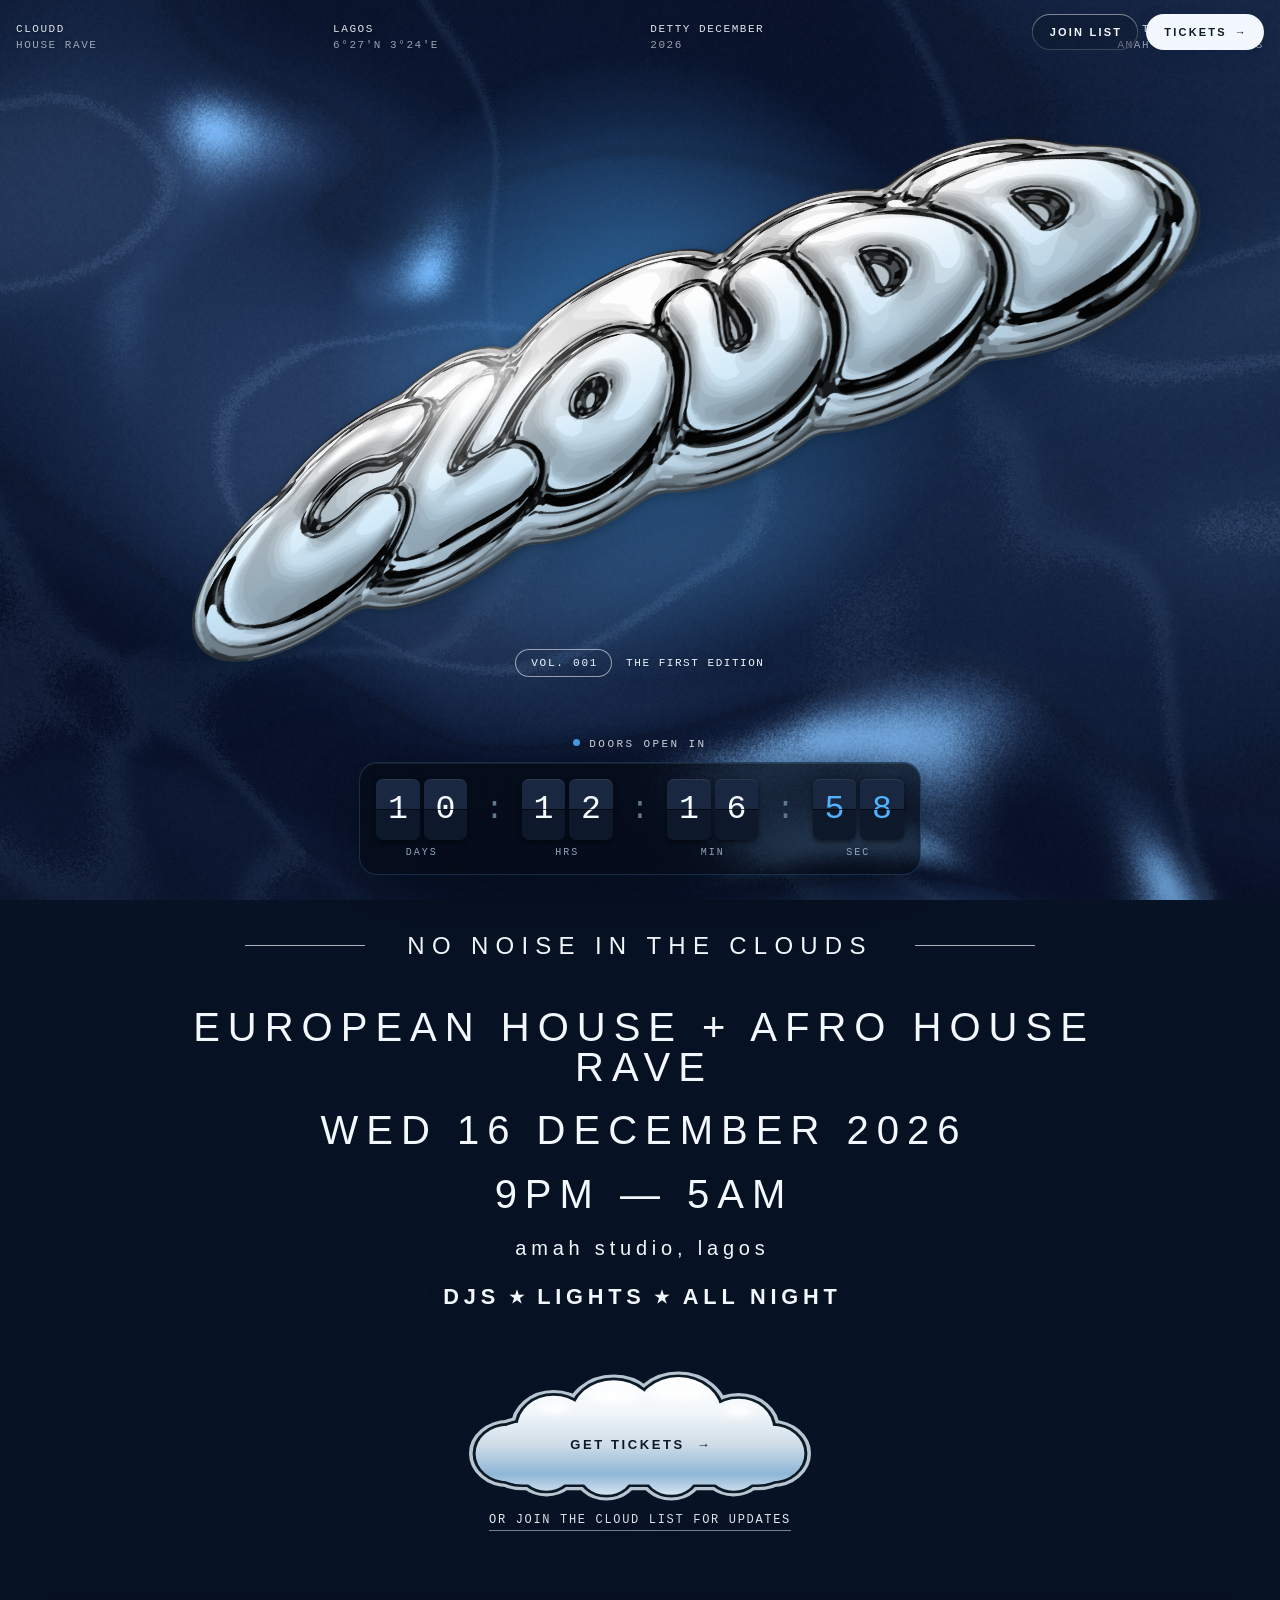
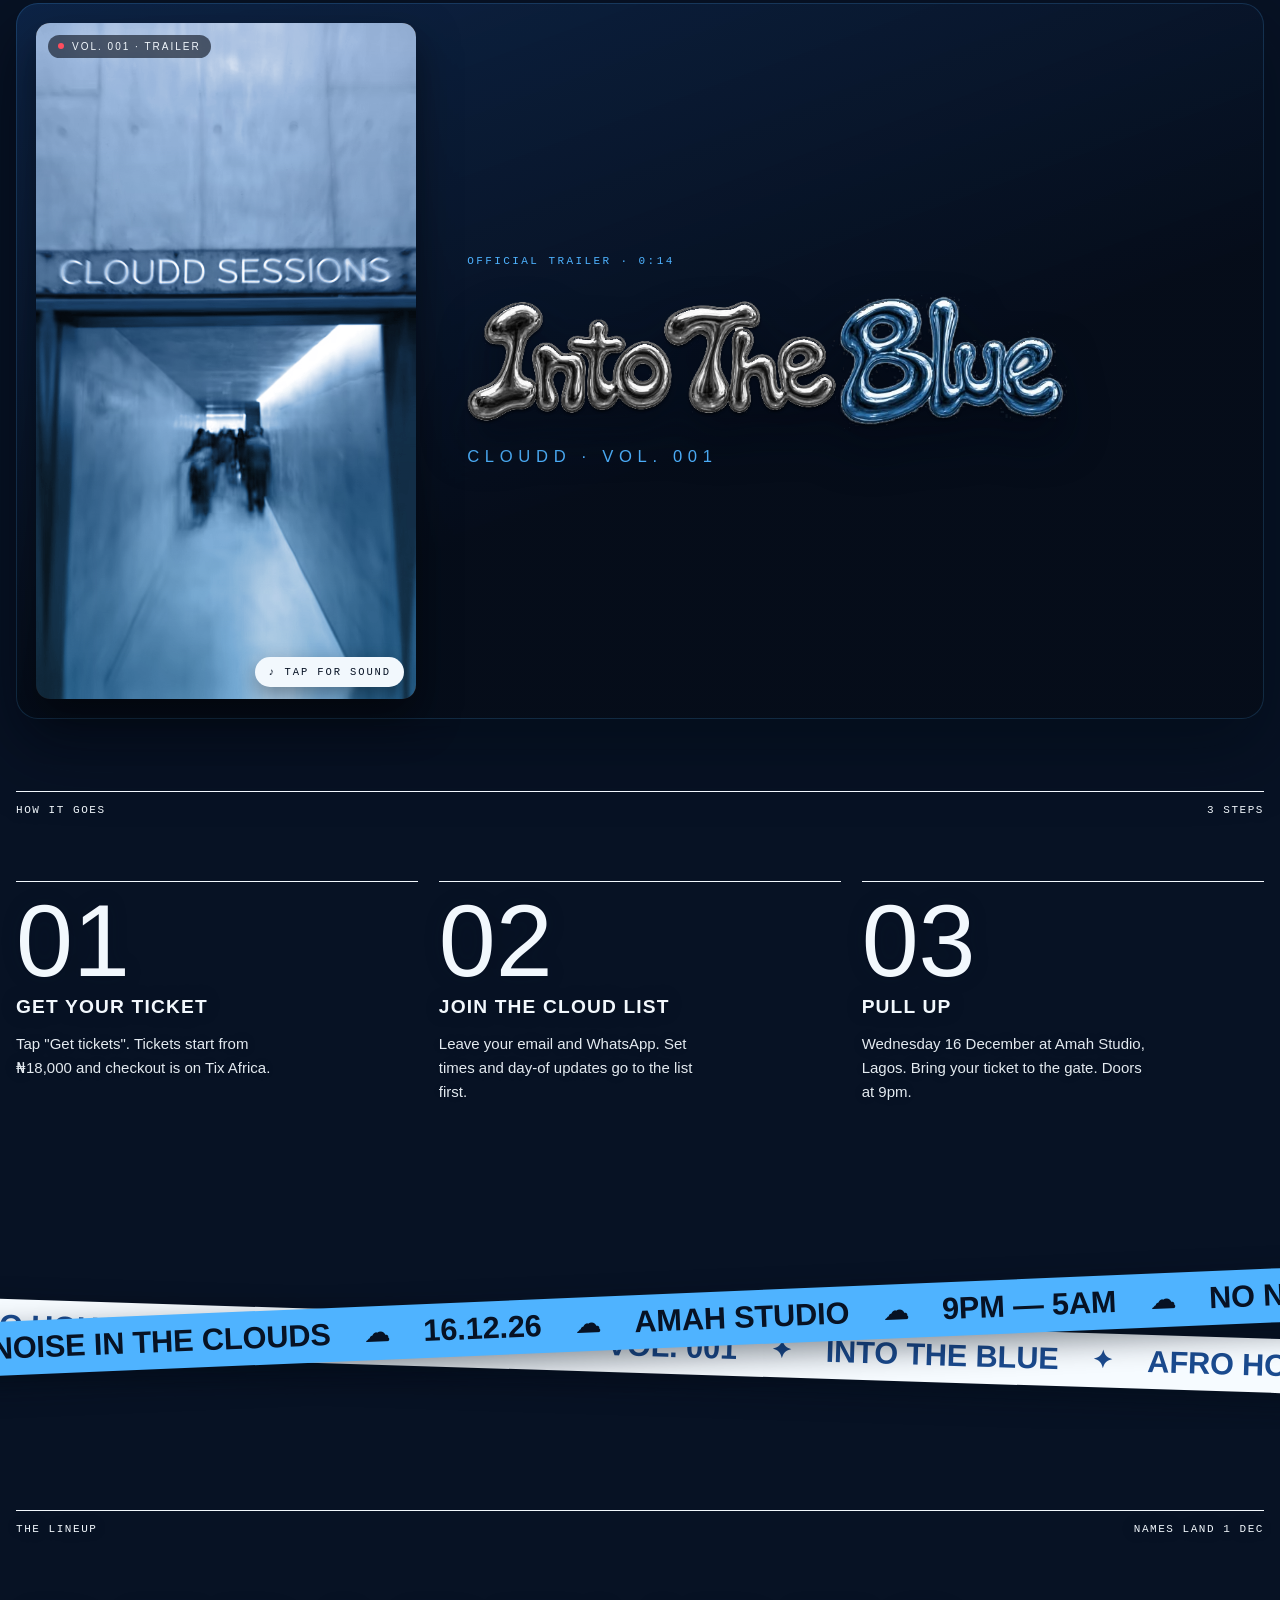
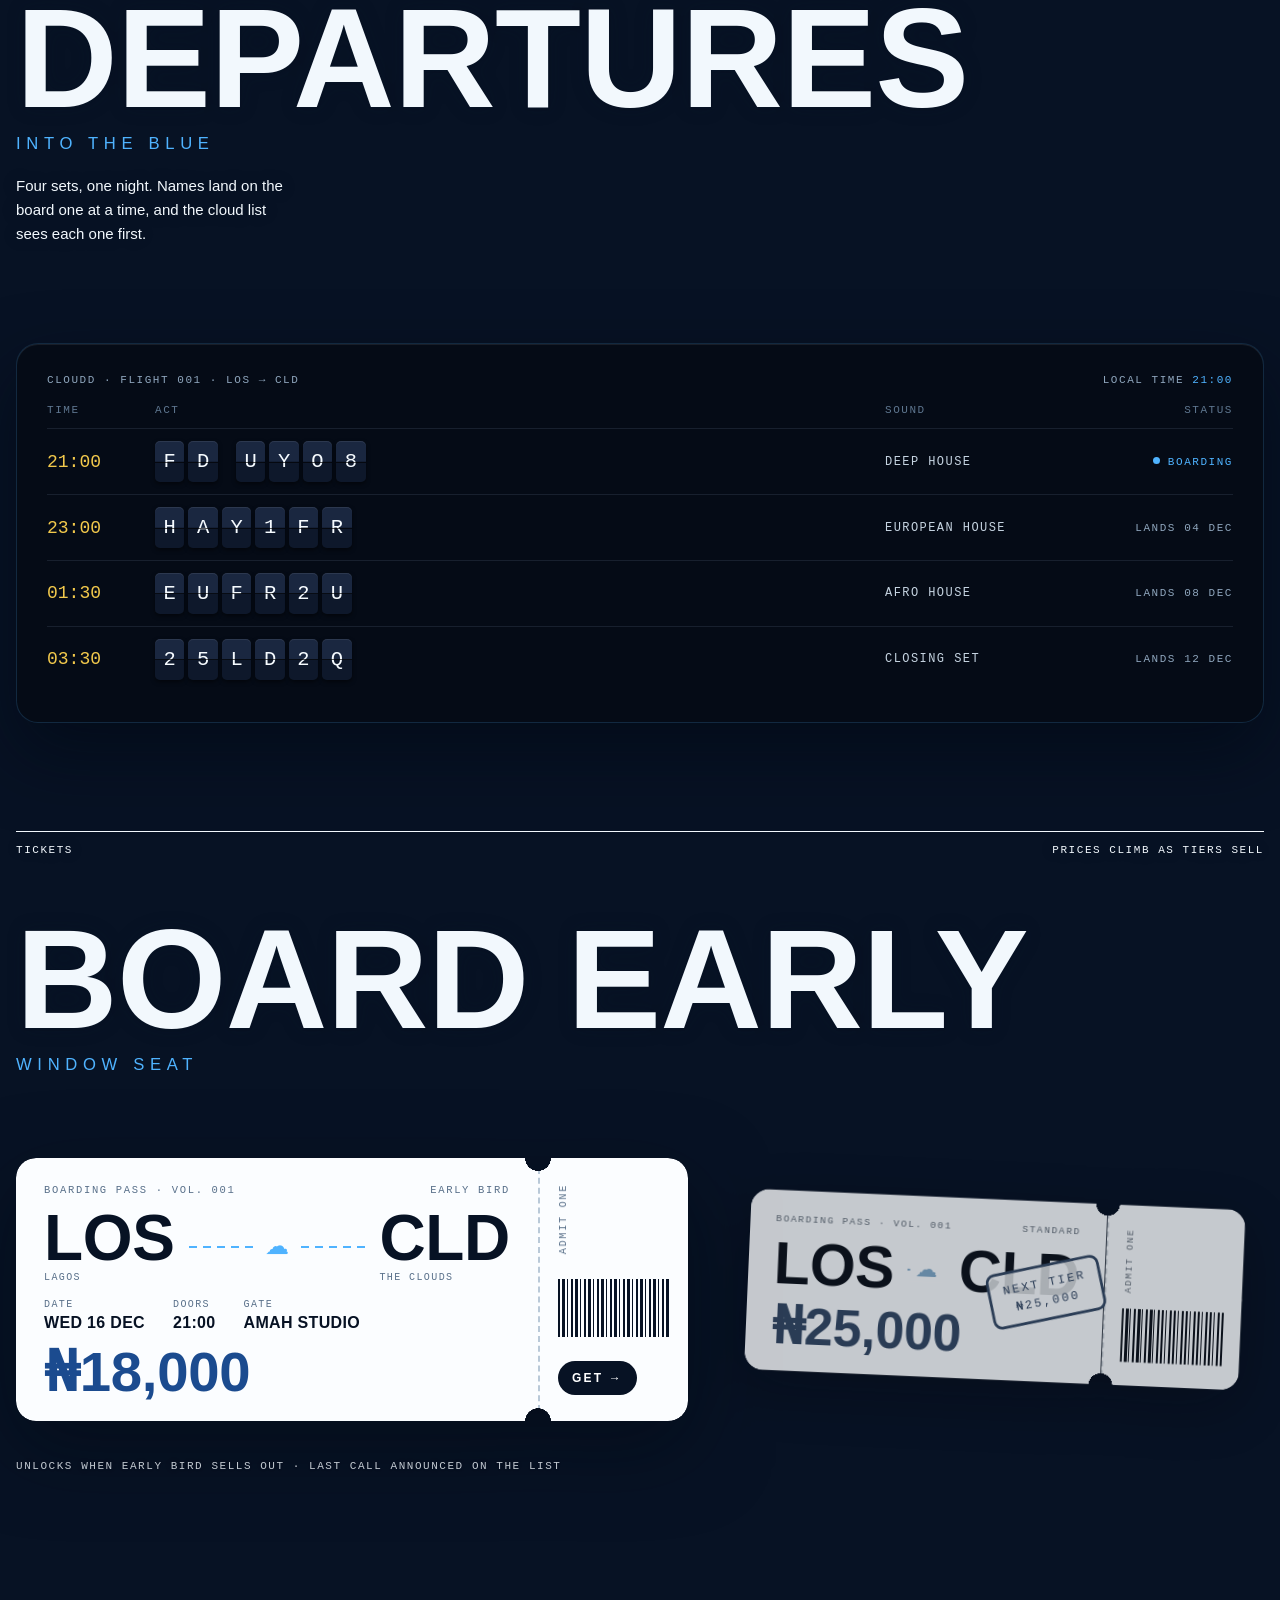
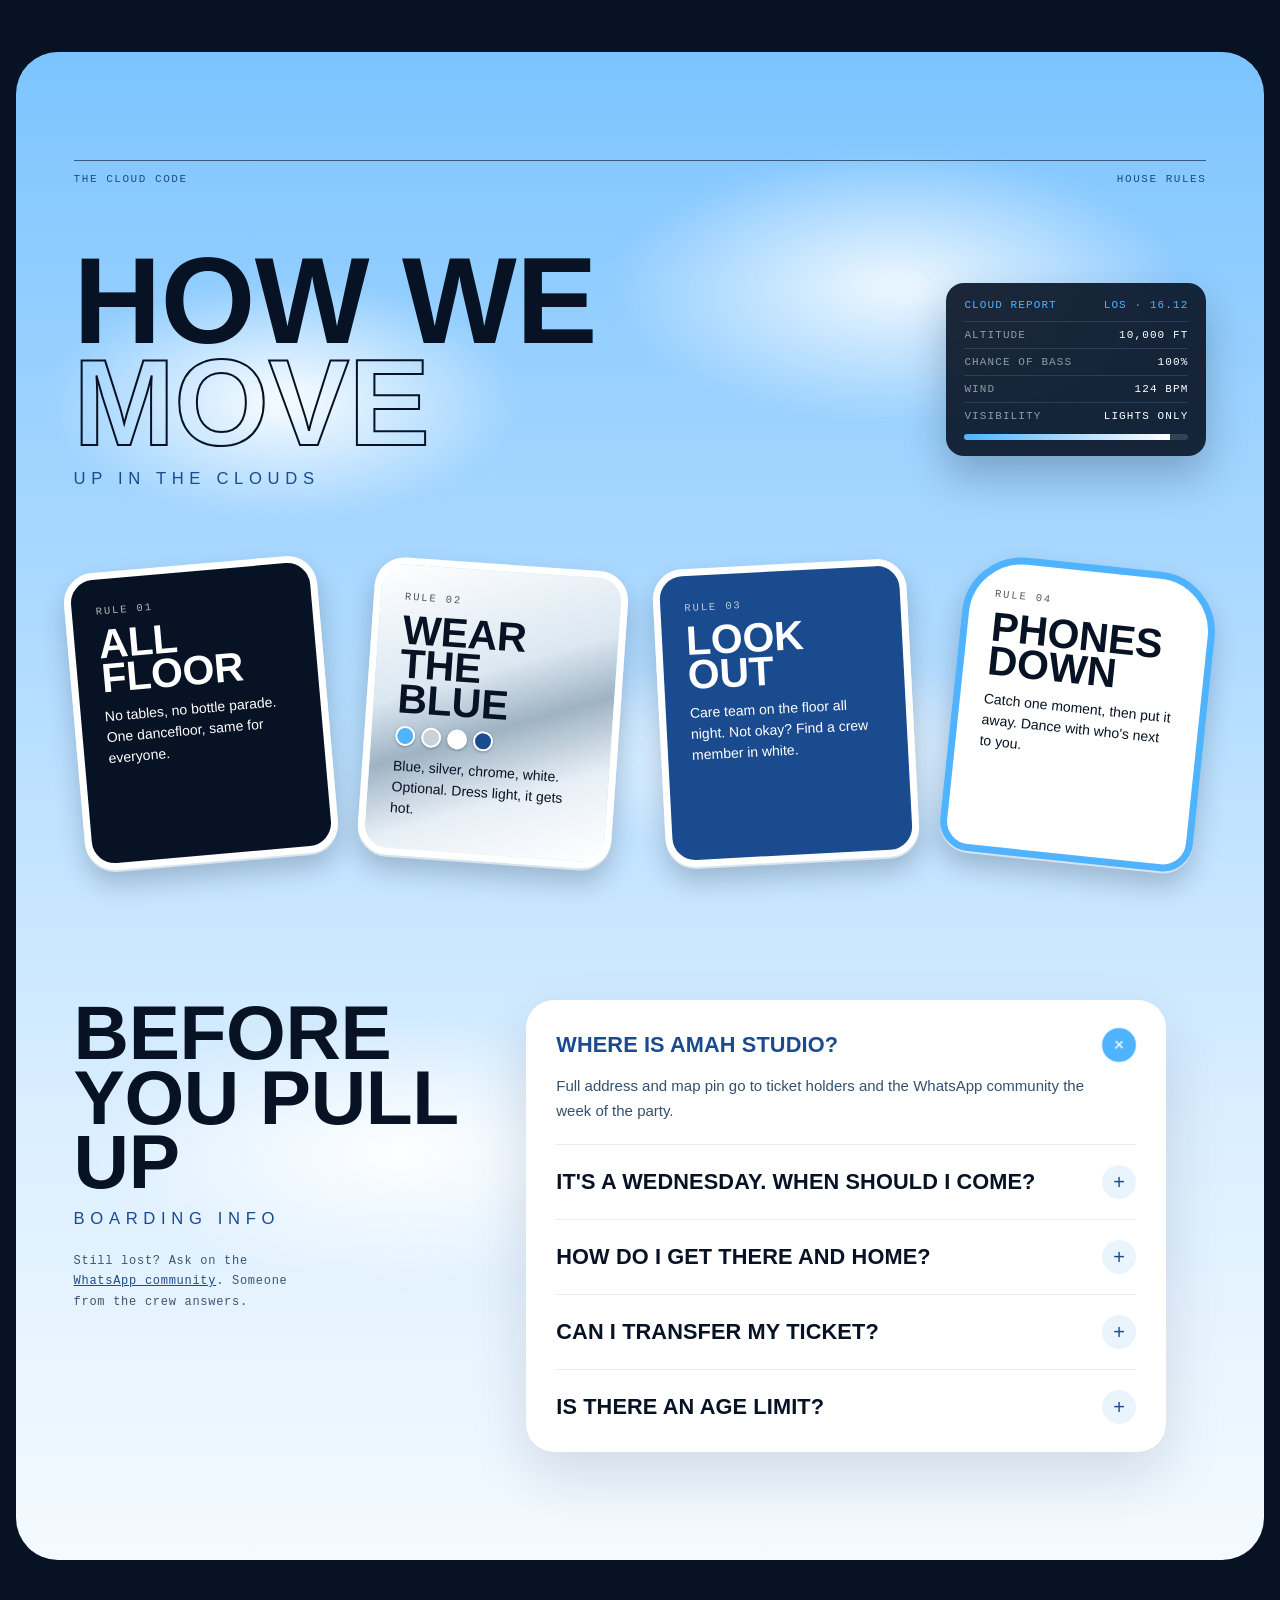
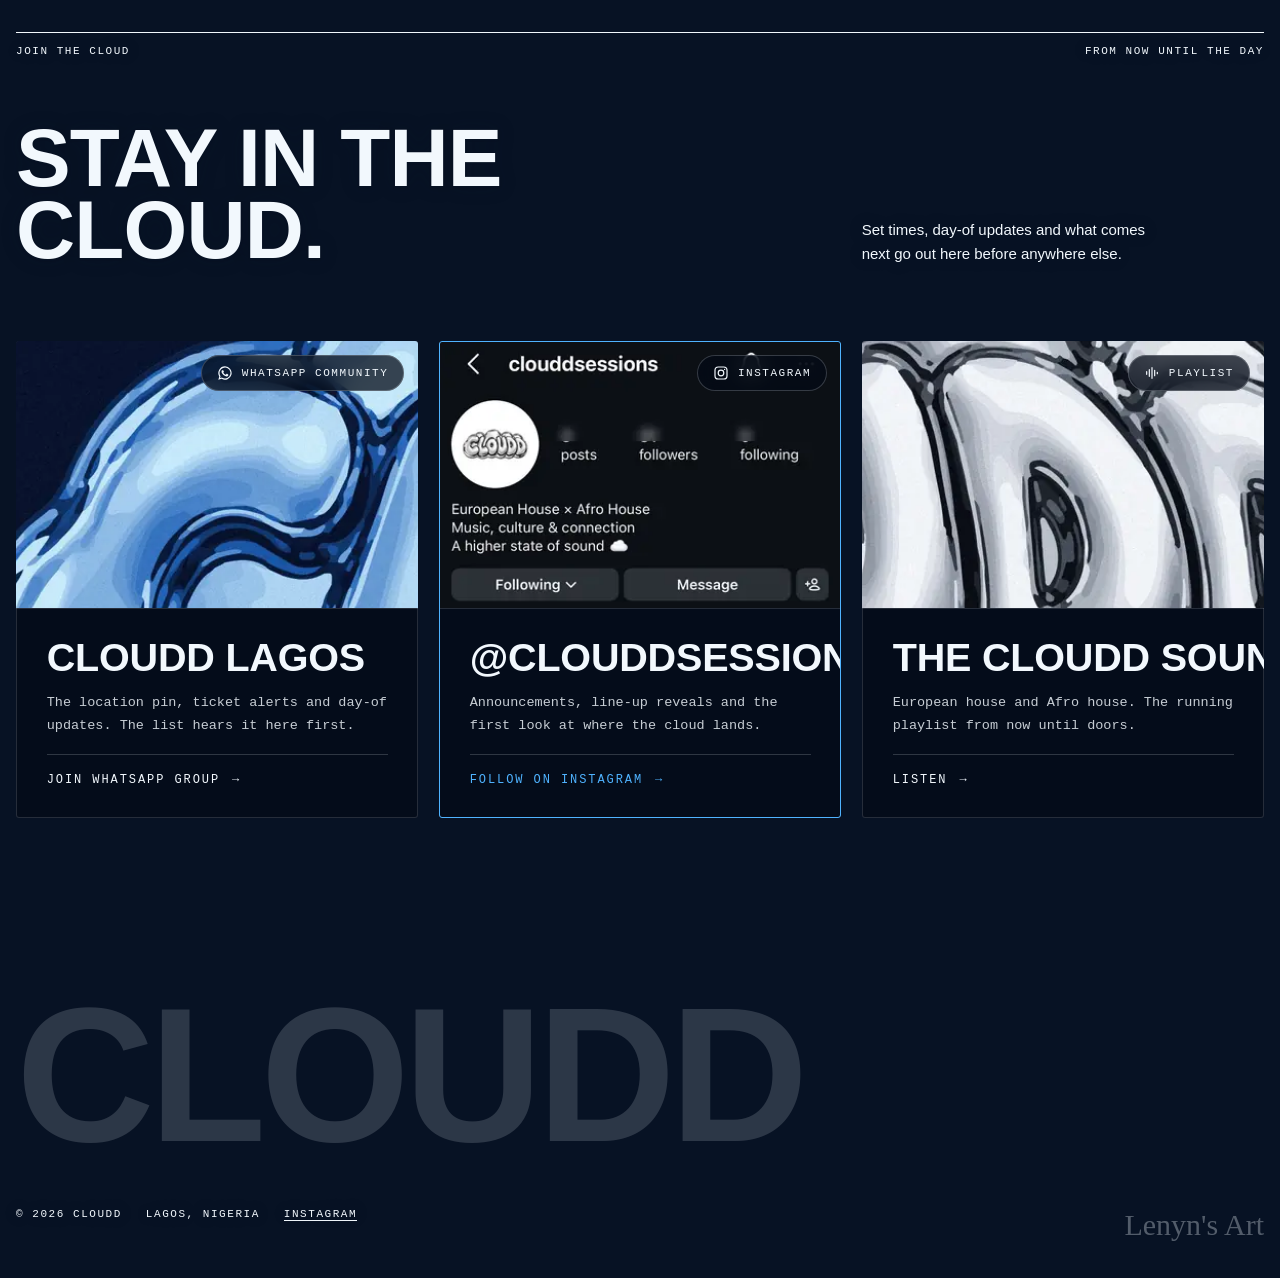
==== index.html @ 6595ae6e "Trailer block: drop the repeated details grid and ticket button The hero card right above already sh" ====
<!doctype html><html><head><meta charset=utf8><meta http-equiv="Content-Security-Policy" content="default-src 'self'; script-src 'self' 'unsafe-inline'; style-src 'self' 'unsafe-inline' https://fonts.googleapis.com; font-src https://fonts.gstatic.com data:; img-src 'self' data: blob: https://bmrhejmutccvjzijuqae.supabase.co; media-src 'self'; connect-src 'self' data: https://bmrhejmutccvjzijuqae.supabase.co; manifest-src 'self'; object-src 'none'; base-uri 'none'; form-action 'none'"><meta name=viewport content="width=device-width,initial-scale=1,viewport-fit=cover"><style>:root{color-scheme:light;box-sizing:border-box;padding-top:env(safe-area-inset-top,0px);padding-bottom:env(safe-area-inset-bottom,0px)}html{scroll-padding-top:env(safe-area-inset-top,0px)}body{margin:0;padding:0;font:14px -apple-system,BlinkMacSystemFont,sans-serif;background:#fff;color:#000}img{max-width:100%}[hidden]:not([hidden=until-found i]){display:none!important}</style></head><body>
<!--
  Designed & developed by Lenyn's Art / CLOUDD — 2026
  Built with intention. Every line deliberate.
-->
<meta charset="utf-8">
<meta name="viewport" content="width=device-width, initial-scale=1, viewport-fit=cover">
<title>CLOUDD RSVP</title>
<meta name="claude:viewport-fit-sides" content="cover">
<meta name="description" content="CLOUDD — a European house and Afro house rave in Lagos. Wed 16 December 2026, Amah Studio. Tickets on sale now.">
<meta property="og:title" content="CLOUDD — Get on the list">
<meta property="og:description" content="A European house and Afro house rave in Lagos. Wed 16 December 2026, Amah Studio. Tickets on sale now.">
<meta property="og:url" content="https://clouddsessions.com/">
<meta property="og:type" content="website">
<meta property="og:image" content="https://clouddsessions.com/og-image.jpg">
<meta property="og:image:width" content="1200">
<meta property="og:image:height" content="630">
<meta name="twitter:card" content="summary_large_image">
<meta name="theme-color" content="#071224">
<link rel="icon" href="favicon.ico" sizes="32x32">
<link rel="icon" href="favicon.svg" type="image/svg+xml">
<link rel="icon" href="favicon-16.png" sizes="16x16" type="image/png">
<link rel="icon" href="favicon-32.png" sizes="32x32" type="image/png">
<link rel="apple-touch-icon" href="apple-touch-icon.png">
<link rel="manifest" href="site.webmanifest">
<link rel="preconnect" href="https://fonts.googleapis.com">
<link rel="preconnect" href="https://fonts.gstatic.com" crossorigin>
<link rel="stylesheet" href="https://fonts.googleapis.com/css2?family=Archivo:wdth,wght@62..125,300..900&family=JetBrains+Mono:wght@400;500&family=Sacramento&display=swap">
<style>
/* Layout: Müller-Brockmann 12-column modular grid, etched into liquid chrome.
   The page is a sheet of foil reflecting a Lagos December sky; the cursor is the sun. */
:root{
  color-scheme: light;
  --sky: #4fb3ff;        /* electric-blue highlight, Night */
  --sky-deep: #1b4b8f;
  --night: #071224;      /* midnight navy */
  --foil: #c9d2da;       /* silver foil, blue-biased */
  --ink: #0c1a28;        /* deep ink for the low edge of embossing */
  --raised: #f2f8fd;     /* raised silver lettering */
  --hair: rgba(255,255,255,.22);
  --panel: rgba(214,228,240,.16);

  --f-display: "Archivo", "Helvetica Neue", Arial, sans-serif;
  --f-mono: "JetBrains Mono", ui-monospace, "SF Mono", Menlo, monospace;
  --f-sig: "Sacramento", "Brush Script MT", cursive;

  --cols: 12;
  --gap: clamp(10px, 1.6vw, 24px);
  --module: clamp(8px, .9vw, 12px);
  --max: 1440px;

  --emboss:
    0 -1px 0 rgba(255,255,255,.6),
    0 1px 1px rgba(8,22,40,.7),
    0 2px 4px rgba(8,22,40,.35),
    0 0 22px rgba(8,30,60,.45);
}

*{box-sizing:border-box}
[hidden]{display:none!important}
html{background:var(--night)}
body{
  background:var(--night); color:var(--raised);
  font-family:var(--f-display); font-variation-settings:"wdth" 100;
  min-height:100%; overflow-x:hidden;
  -webkit-font-smoothing:antialiased;
}
::selection{background:var(--sky);color:var(--ink)}

/* ---------- the chrome sky ---------- */
#chrome{position:fixed;inset:0;width:100%;height:100%;z-index:0;display:block}
.grain{position:fixed;inset:0;z-index:1;pointer-events:none;opacity:.16;mix-blend-mode:overlay;
  background-image:url("data:image/svg+xml,%3Csvg xmlns='http://www.w3.org/2000/svg' width='160' height='160'%3E%3Cfilter id='n'%3E%3CfeTurbulence type='fractalNoise' baseFrequency='1.1' numOctaves='3' stitchTiles='stitch'/%3E%3C/filter%3E%3Crect width='100%25' height='100%25' filter='url(%23n)'/%3E%3C/svg%3E")}

.wrap{position:relative;z-index:2;
  padding-left:max(16px, env(safe-area-inset-left, 0px));padding-right:max(16px, env(safe-area-inset-right, 0px))}
.grid{max-width:var(--max);margin:0 auto;display:grid;grid-template-columns:repeat(var(--cols),1fr);gap:var(--gap)}
.grid > *{min-width:0}

.mono{font-family:var(--f-mono);font-size:11px;letter-spacing:.14em;text-transform:uppercase;font-weight:500}
.emboss{text-shadow:var(--emboss)}

/* raised chrome lettering, as on the embossed card */
.facts .l,.step .n,.pass .no{
  color:transparent;text-shadow:none;
  background:linear-gradient(180deg,#ffffff 0%,#f1f5f8 42%,#b9c3cb 56%,#e9eef2 78%,#ffffff 100%);
  -webkit-background-clip:text;background-clip:text;
  filter:drop-shadow(0 1px 0 rgba(10,14,18,.7)) drop-shadow(0 -1px 0 rgba(255,255,255,.55)) drop-shadow(0 2px 3px rgba(8,22,40,.55)) drop-shadow(0 0 16px rgba(8,30,60,.6));
}

/* ---------- top bar ---------- */
.bar{padding-block:calc(var(--module)*2);align-items:start}
.bar .a{grid-column:1 / span 3}
.bar .b{grid-column:4 / span 3}
.bar .c{grid-column:7 / span 3}
.bar .d{grid-column:10 / span 3;text-align:right}
.bar span{display:block;opacity:.92}
.bar span + span{opacity:.62;margin-top:4px}
.bar a{color:inherit;text-decoration:none}
.bar a:hover{opacity:1}

/* ---------- hero ---------- */
.hero{padding-block:clamp(28px,6vh,72px) clamp(40px,8vh,96px)}
.logo-cell{grid-column:2 / span 10;perspective:1200px;display:flex;justify-content:center;position:relative}
/* the beat: a soft electric-blue light behind the logo, swelling on every kick at 122 BPM (60/122 ≈ .492s) */
.beat-light{position:absolute;top:50%;left:50%;width:min(70%,620px);aspect-ratio:1;border-radius:50%;
  transform:translate(-50%,-50%);pointer-events:none;z-index:-1;
  background:radial-gradient(circle,rgba(79,179,255,.55) 0%,rgba(79,179,255,.22) 40%,transparent 72%);
  filter:blur(6px);animation:beat .4918s infinite cubic-bezier(.15,.8,.3,1)}
@keyframes beat{0%{opacity:.35;transform:translate(-50%,-50%) scale(.88)}10%{opacity:1;transform:translate(-50%,-50%) scale(1.08)}45%{opacity:.5;transform:translate(-50%,-50%) scale(.94)}100%{opacity:.35;transform:translate(-50%,-50%) scale(.88)}}
@media (prefers-reduced-motion:reduce){.beat-light{animation:none;opacity:.5}}
.logo{position:relative;width:min(100%,1040px);aspect-ratio:1400/639;transform-style:preserve-3d;
  will-change:transform;filter:drop-shadow(0 30px 40px rgba(8,30,60,.32)) drop-shadow(0 4px 6px rgba(8,22,40,.35));
  }
@keyframes arrive{to{opacity:1;transform:none}}
.logo img{width:100%;height:100%;display:block;user-select:none;-webkit-user-drag:none}
/* sky tint and the travelling sun-glint, clipped to the logo's own shape */
.logo .tint,.logo .glint{position:absolute;inset:0;pointer-events:none;
  -webkit-mask:url("cloudd-logo.webp") center/100% 100% no-repeat;mask:url("cloudd-logo.webp") center/100% 100% no-repeat}
.logo .tint{background:linear-gradient(180deg,rgba(124,196,242,.0) 30%,rgba(124,196,242,.42) 78%,rgba(47,111,158,.35));mix-blend-mode:multiply}
.logo .glint{background:radial-gradient(circle at var(--gx,30%) var(--gy,25%),rgba(255,255,255,.95) 0,rgba(255,255,255,.35) 9%,transparent 22%);mix-blend-mode:screen}

.card-line{grid-column:3 / span 8;display:flex;align-items:center;gap:18px;justify-content:center;margin-top:clamp(20px,4vh,40px)}
.card-line hr{flex:0 1 120px;border:0;height:2px;background:var(--raised);box-shadow:0 1px 0 rgba(8,22,40,.45),0 -1px 0 rgba(255,255,255,.6);
  transform-origin:center;animation:dash-beat .4918s infinite cubic-bezier(.15,.8,.3,1)}
@keyframes dash-beat{0%{transform:scaleX(1)}10%{transform:scaleX(1.09)}45%{transform:scaleX(1.02)}100%{transform:scaleX(1)}}
@media (prefers-reduced-motion:reduce){.card-line hr{animation:none}}
.card-line .the{font-weight:800;font-size:15px;letter-spacing:.32em;font-variation-settings:"wdth" 125;padding-left:.32em}

.facts{grid-column:2 / span 10;text-align:center;display:grid;gap:clamp(14px,2.6vh,26px);margin-top:clamp(18px,3vh,30px)}
.facts .l{font-weight:500;font-variation-settings:"wdth" 112;letter-spacing:.2em;padding-left:.2em;
  font-size:clamp(20px,3.2vw,40px);line-height:1}
.facts .s{font-weight:400;letter-spacing:.24em;padding-left:.24em;font-size:clamp(14px,1.6vw,20px);text-transform:lowercase;font-variation-settings:"wdth" 110}
.facts .stars{font-weight:600;letter-spacing:.22em;padding-left:.22em;font-size:clamp(15px,1.7vw,22px);font-variation-settings:"wdth" 118}
.facts .stars b{font-weight:600;display:inline-block;transform:translateY(-.06em);margin:0 .5em;font-size:.8em}

.cta-row{grid-column:1 / -1;display:flex;justify-content:center;margin-top:clamp(28px,5vh,56px)}


/* ---------- trailer: Into the Blue ---------- */
.trl{grid-column:1 / -1;display:grid;grid-template-columns:minmax(240px,380px) 1fr;gap:clamp(24px,4vw,64px);align-items:center;
  padding:clamp(14px,1.6vw,20px);border-radius:22px;background:linear-gradient(160deg,rgba(27,75,143,.32),rgba(5,11,22,.7) 60%);
  box-shadow:inset 0 0 0 1px rgba(79,179,255,.18),0 30px 70px rgba(2,8,18,.45)}
.trl-v{position:relative;aspect-ratio:9/16;border-radius:14px;overflow:hidden;background:#050b16;box-shadow:0 18px 40px rgba(0,0,0,.5)}
.trl-v video{position:absolute;inset:0;width:100%;height:100%;object-fit:cover;display:block}
.trl-tint{position:absolute;inset:0;pointer-events:none;background:linear-gradient(180deg,#1b4b8f 0%,#4fb3ff 100%);mix-blend-mode:color;opacity:.55;transition:opacity .5s}
.trl-rec{position:absolute;top:12px;left:12px;font-size:10px;letter-spacing:.2em;text-transform:uppercase;color:#f2f8fd;
  padding:6px 10px;border-radius:999px;background:rgba(5,11,22,.6);-webkit-backdrop-filter:blur(8px);backdrop-filter:blur(8px)}
.trl-rec b{display:inline-block;width:6px;height:6px;border-radius:50%;background:#ff4d5e;margin-right:8px;vertical-align:1px;animation:blink 1.2s steps(2) infinite}
.trl-snd{position:absolute;right:12px;bottom:12px;border:0;cursor:pointer;font-family:var(--f-mono);font-size:10.5px;letter-spacing:.18em;text-transform:uppercase;
  color:var(--night);background:#f2f8fd;padding:9px 13px;border-radius:999px;box-shadow:0 8px 20px rgba(0,0,0,.35)}
.trl-snd[aria-pressed="true"]{background:var(--sky);color:#04101f}
.trl-copy{display:grid;gap:clamp(18px,2.4vw,28px);justify-items:start;padding-block:12px}
.trl-k{margin:0;font-family:var(--f-mono);font-size:11px;letter-spacing:.22em;text-transform:uppercase;color:var(--sky)}
.trl-copy h2{margin:0;font-size:clamp(64px,9vw,150px);color:var(--raised);text-shadow:var(--emboss)}
.trl-copy h2 .wide{font-size:clamp(13px,1.3vw,18px);margin-top:14px}
.trl-copy h2.itb{display:grid;justify-items:start;gap:18px;width:100%;text-shadow:none}
.itb img{display:block;width:min(100%,600px);height:auto;filter:drop-shadow(0 2px 1px rgba(0,0,0,.5)) drop-shadow(0 22px 22px rgba(2,8,18,.55))}
.itb .wide{margin:0 !important}
@media (max-width:760px){.trl{grid-template-columns:1fr;padding:10px;gap:22px}.trl-v{width:100%}
  .trl-copy{padding:0 8px 14px}}

.press{
  --d:0;
  appearance:none;border:0;cursor:pointer;text-decoration:none;
  font-family:var(--f-display);font-variation-settings:"wdth" 125;font-weight:800;
  font-size:14px;letter-spacing:.28em;padding:20px 34px 20px calc(34px + .28em);
  color:var(--ink);border-radius:999px;
  background:linear-gradient(180deg,#ffffff 0%,#e3edf5 38%,#a9bccb 52%,#dbe8f2 70%,#f6fbff 100%);
  box-shadow:inset 0 1px 0 #fff,inset 0 -2px 3px rgba(8,22,40,.25),0 10px 24px rgba(8,30,60,.28),0 1px 0 rgba(8,22,40,.4);
  transition:transform .25s cubic-bezier(.2,.8,.2,1),box-shadow .25s;
  display:inline-flex;align-items:center;gap:14px;
}
.press:hover{transform:translateY(-2px)}
.press:active{transform:translateY(1px) scale(.985);box-shadow:inset 0 2px 6px rgba(8,22,40,.35),0 3px 8px rgba(8,30,60,.2)}
.press:focus-visible{outline:2px solid var(--raised);outline-offset:4px}
.press .arrow{display:inline-block;transition:transform .3s}
.press:hover .arrow{transform:translateY(3px)}

/* ---------- opening: chrome first, logo fades in at centre, then rises ---------- */
.intro .logo-cell{opacity:0;transform:translateY(var(--dy,0px)) scale(.94)}
.intro.s1 .logo-cell{opacity:1;transform:translateY(var(--dy,0px)) scale(1.04);
  transition:opacity 1.1s ease,transform 1.5s cubic-bezier(.2,.8,.2,1)}
.intro.s2 .logo-cell{opacity:1;transform:none;transition:transform 1.25s cubic-bezier(.65,0,.2,1)}
.intro .bar,.intro .edition,.intro .count,.intro .card-line,.intro .facts,.intro .cta-row,.intro main > section,.intro footer{opacity:0;transform:translateY(18px)}
.intro.s2 .bar,.intro.s2 .edition,.intro.s2 .count,.intro.s2 .card-line,.intro.s2 .facts,.intro.s2 .cta-row,.intro.s2 main > section,.intro.s2 footer{
  opacity:1;transform:none;transition:opacity .9s ease,transform .9s cubic-bezier(.2,.8,.2,1)}
.intro.s2 .bar{transition-delay:.55s}
.intro.s2 .card-line{transition-delay:.7s}
.intro.s2 .facts{transition-delay:.85s}
.intro.s2 .edition{transition-delay:.62s}
.intro.s2 .count{transition-delay:.95s}
.intro.s2 .cta-row{transition-delay:1.1s}
.intro.s2 main > section,.intro.s2 footer{transition-delay:1.2s}

/* ---------- section heads ---------- */
section{padding-block:clamp(64px,12vh,140px)}
.rule{grid-column:1 / -1;display:flex;justify-content:space-between;align-items:baseline;
  border-top:2px solid var(--raised);box-shadow:0 -1px 0 rgba(8,22,40,.35);padding-top:12px;margin-bottom:clamp(28px,5vh,56px)}

/* ---------- RSVP ---------- */
.rsvp-copy{grid-column:1 / span 5}
.rsvp-copy h2{margin:0;font-weight:900;font-variation-settings:"wdth" 125;text-transform:uppercase;
  font-size:clamp(44px,7.4vw,118px);line-height:.86;letter-spacing:-.01em;text-wrap:balance}
.rsvp-copy h2 em{font-style:normal;color:transparent;-webkit-text-stroke:1.5px var(--raised);text-shadow:none}
.rsvp-copy p{max-width:38ch;font-size:clamp(15px,1.2vw,17px);line-height:1.6;font-weight:400;margin:clamp(20px,3vh,32px) 0 0;opacity:.95}
.rsvp-copy .meta{margin-top:24px;display:grid;grid-template-columns:auto 1fr;gap:8px 18px;max-width:380px}
.rsvp-copy .meta dt{opacity:.62}
.rsvp-copy .meta dd{margin:0}

.slot{grid-column:7 / span 6;position:relative}
.panel{
  position:relative;border-radius:22px;padding:clamp(22px,3vw,40px);
  background:linear-gradient(160deg,rgba(255,255,255,.16),rgba(47,111,158,.22) 50%,rgba(12,26,40,.30));
  -webkit-backdrop-filter:blur(18px) saturate(1.2);backdrop-filter:blur(18px) saturate(1.2);
  box-shadow:inset 0 1px 0 rgba(255,255,255,.7),inset 0 -1px 0 rgba(8,22,40,.25),inset 0 0 0 1px rgba(255,255,255,.12),0 30px 60px rgba(8,30,60,.18);
}
form{display:grid;grid-template-columns:repeat(6,1fr);gap:18px var(--gap)}
.field{grid-column:span 6;display:grid;gap:8px}
.field.half{grid-column:span 3}
.field label{opacity:.85}
.field label small{opacity:.6;letter-spacing:.1em;margin-left:6px}
.field input{
  font:500 17px/1.2 var(--f-display);font-variation-settings:"wdth" 104;color:var(--ink);
  width:100%;padding:16px 18px;border:0;border-radius:12px;
  background:rgba(242,248,253,.82);
  box-shadow:inset 0 2px 4px rgba(8,22,40,.28),inset 0 -1px 0 rgba(255,255,255,.9),0 1px 0 rgba(255,255,255,.5);
  transition:background .2s, box-shadow .2s;
}
.field input::placeholder{color:rgba(12,26,40,.38)}
.field input:focus{outline:none;background:#fff;box-shadow:inset 0 2px 4px rgba(8,22,40,.22),0 0 0 3px rgba(124,196,242,.75)}
.field input[aria-invalid="true"]{box-shadow:inset 0 2px 4px rgba(8,22,40,.28),0 0 0 2px #e2665a}
.err{min-height:0;color:#fff;font-size:12px;letter-spacing:.06em;font-family:var(--f-mono)}
.err:not(:empty){padding:6px 10px;background:rgba(160,40,30,.55);border-radius:6px;justify-self:start}
.hp{position:absolute;left:-9999px;width:1px;height:1px;overflow:hidden}
.consent{grid-column:span 6;display:flex;gap:12px;align-items:flex-start;font-size:13px;line-height:1.5;opacity:.92;cursor:pointer}
.consent input{width:20px;height:20px;margin:1px 0 0;accent-color:var(--sky-deep);flex:none}
.submit-row{grid-column:span 6;display:flex;align-items:center;justify-content:space-between;gap:16px;flex-wrap:wrap;margin-top:6px}
.submit-row .press{padding-block:18px}
.press[disabled]{opacity:.6;cursor:progress}
.form-msg{font-family:var(--f-mono);font-size:12px;letter-spacing:.06em}

/* the pass: what you get back, embossed into the same foil */
.pass{display:grid;gap:22px;text-align:left}
.pass[hidden]{display:none!important}
.pass .top{display:flex;justify-content:space-between;align-items:baseline;gap:12px}
.pass .no{font-weight:300;font-variation-settings:"wdth" 125;font-size:clamp(72px,10vw,150px);line-height:.85;letter-spacing:-.02em;font-variant-numeric:tabular-nums}
.pass .no small{font-size:.28em;font-weight:600;letter-spacing:.1em;vertical-align:top;margin-right:.2em}
.pass h3{margin:0;font-weight:900;font-variation-settings:"wdth" 125;text-transform:uppercase;font-size:clamp(26px,3vw,40px);letter-spacing:.02em;line-height:1}
.pass p{margin:0;font-size:15px;line-height:1.6;max-width:44ch}
.pass .perf{height:0;border-top:2px dashed rgba(255,255,255,.55);box-shadow:0 1px 0 rgba(8,22,40,.25)}
.pass dl{display:grid;grid-template-columns:repeat(3,1fr);gap:12px;margin:0}
.pass dt{opacity:.62;margin-bottom:6px}
.pass dd{margin:0;font-weight:600;font-variation-settings:"wdth" 110;font-size:15px;overflow-wrap:anywhere}
.reveal{animation:press-in .9s cubic-bezier(.2,.8,.2,1)}
@keyframes press-in{0%{opacity:0;transform:scale(1.04);filter:blur(8px)}100%{opacity:1;transform:none;filter:none}}

/* ---------- sequence ---------- */
.steps{grid-column:1 / -1;display:grid;grid-template-columns:repeat(3,1fr);gap:var(--gap)}
.step{border-top:2px solid var(--raised);box-shadow:0 -1px 0 rgba(8,22,40,.3);padding-top:18px;display:grid;gap:14px;align-content:start}
.step .n{font-weight:200;font-variation-settings:"wdth" 125;font-size:clamp(64px,8vw,120px);line-height:.8;font-variant-numeric:tabular-nums}
.step h4{margin:0;font-weight:800;font-variation-settings:"wdth" 120;text-transform:uppercase;letter-spacing:.06em;font-size:clamp(17px,1.5vw,21px)}
.step p{margin:0;font-size:15px;line-height:1.6;max-width:34ch;opacity:.94}

/* ---------- edition chip + countdown (the "next up" idea) ---------- */
.edition{grid-column:1 / -1;display:flex;justify-content:center;align-items:center;gap:14px;flex-wrap:wrap;margin-top:clamp(18px,3vh,32px)}
.chip{font-family:var(--f-mono);font-weight:500;font-size:11px;letter-spacing:.16em;text-transform:uppercase;color:var(--ink);
  padding:8px 14px 8px calc(14px + .16em);border-radius:999px;
  background:linear-gradient(180deg,#ffffff 0%,#e3edf5 40%,#a9bccb 54%,#dbe8f2 72%,#f6fbff 100%);
  box-shadow:inset 0 1px 0 #fff,inset 0 -1px 2px rgba(8,22,40,.25),0 4px 12px rgba(8,30,60,.25)}
.count{grid-column:2 / span 10;display:flex;justify-content:center;gap:clamp(14px,3vw,40px);margin-top:clamp(26px,4.5vh,48px)}
.count > div{display:grid;justify-items:center;gap:8px;min-width:0}
.count b{font-weight:300;font-variation-settings:"wdth" 125;font-size:clamp(36px,5.2vw,72px);line-height:.9;font-variant-numeric:tabular-nums;letter-spacing:-.01em;
  color:transparent;text-shadow:none;
  background:linear-gradient(180deg,#ffffff 0%,#f1f5f8 42%,#b9c3cb 56%,#e9eef2 78%,#ffffff 100%);-webkit-background-clip:text;background-clip:text;
  filter:drop-shadow(0 1px 0 rgba(10,14,18,.7)) drop-shadow(0 -1px 0 rgba(255,255,255,.55)) drop-shadow(0 2px 3px rgba(8,22,40,.55)) drop-shadow(0 0 16px rgba(8,30,60,.6))}
.count .sep{align-self:start;font-weight:200;font-size:clamp(28px,4vw,56px);line-height:1;opacity:.5}
.count .mono{opacity:.75}

/* ---------- dock: RSVP + WhatsApp always one tap away ---------- */
.dock{position:fixed;z-index:20;top:calc(env(safe-area-inset-top,0px) + 14px);right:max(16px, calc(env(safe-area-inset-right,0px) + 16px));
  display:flex;gap:8px;opacity:0;transform:translateY(-10px);pointer-events:none;transition:opacity .4s,transform .4s cubic-bezier(.2,.8,.2,1)}
.dock.on{opacity:1;transform:none;pointer-events:auto}
.dock a{font-family:var(--f-display);font-variation-settings:"wdth" 125;font-weight:800;font-size:11px;letter-spacing:.2em;
  text-decoration:none;padding:12px 16px 12px calc(16px + .2em);border-radius:999px;display:inline-flex;align-items:center;gap:8px}
.dock .wa{color:var(--raised);background:rgba(12,26,40,.38);-webkit-backdrop-filter:blur(14px);backdrop-filter:blur(14px);
  box-shadow:inset 0 1px 0 rgba(255,255,255,.35),inset 0 0 0 1px rgba(255,255,255,.18)}
.dock .go{color:var(--ink);background:linear-gradient(180deg,#ffffff 0%,#e3edf5 38%,#a9bccb 52%,#dbe8f2 70%,#f6fbff 100%);
  box-shadow:inset 0 1px 0 #fff,inset 0 -2px 3px rgba(8,22,40,.25),0 6px 16px rgba(8,30,60,.28)}
.dock a:focus-visible{outline:2px solid var(--raised);outline-offset:3px}
.dock svg{width:14px;height:14px;flex:none}

/* ---------- passport stamp ---------- */
.pass{position:relative}
.stamp{position:absolute;top:30px;right:0;width:clamp(88px,10vw,118px);aspect-ratio:1;transform:rotate(-12deg);
  color:var(--raised);opacity:.92;filter:drop-shadow(0 1px 0 rgba(8,22,40,.5))}
.reveal .stamp{animation:stamp .7s .55s cubic-bezier(.3,1.6,.5,1) both}
@keyframes stamp{0%{opacity:0;transform:rotate(-30deg) scale(1.8)}100%{opacity:.92;transform:rotate(-12deg) scale(1)}}
.stamp text{font-family:var(--f-mono);font-size:9.2px;letter-spacing:.2em;font-weight:500;fill:currentColor}
.stamp .vol{font-family:var(--f-display);font-size:22px;font-weight:800;letter-spacing:.02em}
.stamp .sub{font-size:7px;letter-spacing:.24em}

/* ---------- edition 001: the empty roll ---------- */
.ed-head{grid-column:1 / span 7}
.ed-head h2,.join-head h2{margin:0;font-weight:900;font-variation-settings:"wdth" 125;text-transform:uppercase;
  font-size:clamp(40px,6.4vw,100px);line-height:.88;letter-spacing:-.01em;text-wrap:balance}
.ed-head h2 em,.join-head h2 em{font-style:normal;color:transparent;-webkit-text-stroke:1.5px var(--raised);text-shadow:none}
.ed-side{grid-column:9 / span 4;align-self:end;font-size:15px;line-height:1.6;max-width:36ch;margin:0}
.roll{grid-column:1 / -1;display:grid;grid-template-columns:repeat(5,1fr);gap:var(--gap);margin-top:clamp(32px,6vh,64px)}
.frame{aspect-ratio:4/5;border-radius:6px;position:relative;display:grid;place-items:center;
  background:linear-gradient(160deg,rgba(255,255,255,.10),rgba(12,26,40,.18));
  box-shadow:inset 0 2px 6px rgba(8,22,40,.45),inset 0 -1px 0 rgba(255,255,255,.55),0 1px 0 rgba(255,255,255,.35)}
.frame:nth-child(even){transform:translateY(clamp(12px,2vw,28px))}
.frame span{position:absolute;left:12px;bottom:10px}
.frame i{font-style:normal;font-family:var(--f-display);font-weight:200;font-variation-settings:"wdth" 125;font-size:clamp(28px,3.4vw,48px);opacity:.55}

/* ---------- join the cloud ---------- */
.join-head{grid-column:1 / span 7}
.join-side{grid-column:9 / span 4;align-self:end;font-size:15px;line-height:1.6;max-width:36ch;margin:0}
.channels{grid-column:1 / -1;display:grid;grid-template-columns:repeat(4,1fr);gap:var(--gap);margin-top:clamp(32px,6vh,64px)}
.chan{position:relative;display:grid;align-content:start;gap:12px;padding:clamp(20px,2.2vw,28px);border-radius:18px;color:var(--raised);text-decoration:none;min-width:0;
  background:linear-gradient(160deg,rgba(255,255,255,.16),rgba(47,111,158,.22) 50%,rgba(12,26,40,.30));
  -webkit-backdrop-filter:blur(16px);backdrop-filter:blur(16px);
  box-shadow:inset 0 1px 0 rgba(255,255,255,.6),inset 0 -1px 0 rgba(8,22,40,.25),inset 0 0 0 1px rgba(255,255,255,.1);
  transition:transform .35s cubic-bezier(.2,.8,.2,1),box-shadow .35s}
.chan:hover{transform:translateY(-4px)}
.chan:focus-visible{outline:2px solid var(--raised);outline-offset:4px}
.chan.lead{grid-column:span 2;background:linear-gradient(160deg,rgba(255,255,255,.26),rgba(124,196,242,.30) 50%,rgba(12,26,40,.22))}
.chan h4{margin:0;font-weight:800;font-variation-settings:"wdth" 120;text-transform:uppercase;letter-spacing:.03em;font-size:clamp(20px,2vw,28px);line-height:1}
.chan.lead h4{font-size:clamp(26px,3vw,44px)}
.chan p{margin:0;font-size:14px;line-height:1.55;opacity:.94;max-width:40ch}
.chan .cta{margin-top:10px;opacity:.95}
.chan.soon .cta{opacity:.55}
.chan .ico{width:22px;height:22px}

/* ---------- footer ---------- */
footer{padding-block:clamp(40px,8vh,80px) calc(24px + env(safe-area-inset-bottom,0px))}
.big{grid-column:1 / -1;font-weight:900;font-variation-settings:"wdth" 125;text-transform:uppercase;
  font-size:clamp(56px,15vw,240px);line-height:.8;letter-spacing:-.03em;margin:0 0 clamp(24px,4vh,48px);
  color:transparent;-webkit-text-stroke:1.5px rgba(242,248,253,.85);text-shadow:none;white-space:nowrap;overflow:hidden}
.foot-l{grid-column:1 / span 6;display:flex;gap:24px;flex-wrap:wrap;align-items:baseline}
.foot-r{grid-column:7 / span 6;text-align:right}
.foot-l a{color:inherit;text-decoration:none;border-bottom:1px solid currentColor}
.sig{font-family:var(--f-sig);font-size:30px;color:var(--raised);opacity:.32;text-decoration:none;transition:opacity .5s;letter-spacing:0;text-transform:none;text-shadow:0 1px 1px rgba(8,22,40,.25)}
.sig:hover{opacity:.55}

/* ---------- responsive: the grid compresses to 6, then 4 columns ---------- */
@media (max-width:900px){
  :root{--cols:6}
  .bar .a{grid-column:1 / span 3}.bar .b{grid-column:4 / span 3;text-align:right}
  .bar .c,.bar .d{display:none}
  .logo-cell{grid-column:1 / -1}
  .card-line,.facts{grid-column:1 / -1}
  .rsvp-copy,.slot{grid-column:1 / -1}
  .slot{margin-top:36px}
  .steps{grid-template-columns:1fr;gap:40px}
  .ed-head,.ed-side,.join-head,.join-side{grid-column:1 / -1}
  .ed-side,.join-side{margin-top:18px}
  .roll{grid-template-columns:repeat(3,1fr)}
  .roll .frame:nth-child(n+4){display:none}
  .channels{grid-template-columns:1fr 1fr}
  .count{grid-column:1 / -1}
  .foot-l,.foot-r{grid-column:1 / -1;text-align:left}
}
@media (max-width:520px){
  :root{--cols:4}
  .bar .a{grid-column:1 / span 2}.bar .b{grid-column:3 / span 2}
  .field.half{grid-column:span 6}
  .pass dl{grid-template-columns:1fr 1fr}
  .facts .l{letter-spacing:.12em}
  .card-line hr{flex-basis:56px}
  .channels{grid-template-columns:1fr}
  .chan.lead{grid-column:auto}
  .count{gap:10px}
  .count .sep{display:none}
  .dock{top:auto;bottom:calc(env(safe-area-inset-bottom,0px) + 14px);right:max(16px, calc(env(safe-area-inset-right,0px) + 16px));left:max(16px, calc(env(safe-area-inset-left,0px) + 16px))}
  .dock a{flex:1;justify-content:center}
  footer{padding-bottom:calc(96px + env(safe-area-inset-bottom,0px))}
}
@media (prefers-reduced-motion:reduce){
  .logo{animation:none;opacity:1;transform:none}
  .reveal .stamp{animation:none}
  .reveal{animation:none}
}

/* ===== calm pass: quiet stage, two text styles, cloud buttons ===== */
:root{--emboss:0 1px 2px rgba(8,22,40,.45),0 0 18px rgba(8,22,40,.25)}
.facts .l,.step .n,.pass .no,.count b{color:var(--raised);background:none;-webkit-background-clip:border-box;background-clip:border-box;filter:none;text-shadow:var(--emboss)}
.rsvp-copy h2 em,.ed-head h2 em,.join-head h2 em{color:inherit;-webkit-text-stroke:0;text-shadow:inherit}
.big{color:rgba(242,248,253,.16);-webkit-text-stroke:0}
.card-line hr{height:1px;box-shadow:none;opacity:.7}
.rule,.step{border-top-width:1px;box-shadow:none}
.panel,.chan{background:rgba(10,24,38,.30);box-shadow:inset 0 0 0 1px rgba(255,255,255,.16)}
.chan.lead{background:rgba(10,24,38,.44)}
.frame{background:none;box-shadow:inset 0 0 0 1px rgba(255,255,255,.28);border-radius:4px}
.chip{background:none;color:var(--raised);box-shadow:inset 0 0 0 1px rgba(255,255,255,.55)}
.field input{box-shadow:none;background:rgba(242,248,253,.92)}
.field input:focus{box-shadow:0 0 0 3px rgba(124,196,242,.8)}
.dock .go{background:var(--raised);box-shadow:0 6px 16px rgba(8,30,60,.28)}
.pass .perf{box-shadow:none;border-top-width:1px}

/* cloud buttons: small siblings of the logo */
.press.cloud{position:relative;background:none;box-shadow:none;border-radius:0;padding:14px 0 0;width:min(320px,100%);height:124px;justify-content:center;
  font-size:13px;letter-spacing:.2em;color:var(--ink);filter:drop-shadow(0 14px 18px rgba(8,22,40,.35));
  animation:drift 6s ease-in-out infinite;transition:transform .35s cubic-bezier(.3,1.5,.5,1)}
.press.cloud .cloud-bg{position:absolute;inset:0;width:100%;height:100%;overflow:visible}
.press.cloud .lbl{position:relative;display:inline-flex;align-items:center;gap:12px;padding-left:.2em}
.press.cloud:hover{transform:scale(1.06)}
.press.cloud:active{transform:scale(.95,.9);box-shadow:none}
.press.cloud:focus-visible{outline:2px solid var(--raised);outline-offset:6px;border-radius:40px}
.press.cloud.sm{width:210px;height:92px;font-size:12px;padding-top:10px}
@keyframes drift{0%,100%{translate:0 0}50%{translate:0 -5px}}
@media (prefers-reduced-motion:reduce){.press.cloud{animation:none}}

/* ===== cloud list pass: waitlist form, face cards, channel identities ===== */
.vh{position:absolute!important;width:1px;height:1px;overflow:hidden;clip-path:inset(50%);white-space:nowrap;opacity:0!important;pointer-events:none}
.field .lab small{opacity:.6;letter-spacing:.1em;margin-left:6px}
.drop{display:flex;align-items:center;gap:16px;padding:12px;border-radius:12px;cursor:pointer;
  background:rgba(242,248,253,.10);box-shadow:inset 0 0 0 1px rgba(255,255,255,.4);transition:background .2s}
.drop:hover{background:rgba(242,248,253,.18)}
#f-photo:focus-visible + .err, .drop:focus-within{outline:2px solid var(--raised);outline-offset:2px}
.drop-pic{flex:none;width:64px;height:80px;border-radius:8px;overflow:hidden;display:grid;place-items:center;background:linear-gradient(160deg,#cfe6f7,#7cc4f2)}
.drop-pic img{width:100%;height:100%;object-fit:cover}
.drop-pic i{font-style:normal;font-weight:200;font-size:34px;color:#fff}
.drop-t{display:grid;gap:4px;font-size:13px;line-height:1.45;min-width:0}
.drop-t b{font-weight:800;font-variation-settings:"wdth" 120;text-transform:uppercase;letter-spacing:.08em;font-size:14px}

/* the CLOUDD card: a digital version of the photo-frame prop */
.face{background:var(--raised);color:var(--ink);border-radius:10px;padding:10px 10px 12px;display:grid;grid-template-rows:auto 1fr auto;gap:8px;
  aspect-ratio:4/5.5;min-width:0;text-decoration:none;text-shadow:none;box-shadow:0 16px 30px rgba(8,22,40,.32)}
.face-logo{height:24px;width:auto;justify-self:center}
.face-photo{border-radius:6px;overflow:hidden;min-height:0;display:grid;place-items:center;background:linear-gradient(160deg,#cfe6f7,#7cc4f2)}
.face-photo img{width:100%;height:100%;object-fit:cover;display:block}
.face-photo span{font-weight:900;font-variation-settings:"wdth" 125;font-size:56px;color:#fff}
.face-meta{min-width:0}
.face-meta b{display:block;font-weight:800;font-variation-settings:"wdth" 118;text-transform:uppercase;letter-spacing:.04em;font-size:14px;white-space:nowrap;overflow:hidden;text-overflow:ellipsis}
.face-meta .mono{font-size:9px;letter-spacing:.1em;opacity:.62;white-space:nowrap}
.face.real:nth-child(odd){rotate:-2deg}
.face.real:nth-child(even){rotate:1.6deg}
.face.open{background:none;color:var(--raised);box-shadow:inset 0 0 0 1px rgba(255,255,255,.28);place-items:center;grid-template-rows:1fr}
.face.open .mono{opacity:.6}
.face.add{background:rgba(10,24,38,.42);color:var(--raised);box-shadow:inset 0 0 0 1px rgba(255,255,255,.55);grid-template-rows:none;align-content:center;justify-items:center;text-align:center;gap:10px;
  transition:transform .35s cubic-bezier(.2,.8,.2,1),background .2s}
.face.add:hover{transform:translateY(-4px);background:rgba(10,24,38,.55)}
.face.add:focus-visible{outline:2px solid var(--raised);outline-offset:4px}
.face.add .plus{font-style:normal;font-weight:200;font-size:56px;line-height:1}
.face.add b{font-weight:800;font-variation-settings:"wdth" 120;text-transform:uppercase;letter-spacing:.08em;font-size:15px}
.face.add .mono{opacity:.7;font-size:10px}
.wall{grid-column:1 / -1;display:grid;grid-template-columns:repeat(5,1fr);gap:var(--gap);margin-top:clamp(32px,6vh,64px)}

.done{display:grid;grid-template-columns:minmax(0,200px) 1fr;gap:clamp(18px,3vw,36px);align-items:center}
.done .face{rotate:-3deg}
.done-copy{display:grid;gap:14px;min-width:0}
.done-copy h3{margin:0;font-weight:900;font-variation-settings:"wdth" 125;text-transform:uppercase;font-size:clamp(26px,3vw,40px);line-height:1}
.done-copy p{margin:0;font-size:15px;line-height:1.6}
.done-link{color:inherit;text-decoration:none;border-bottom:1px solid currentColor;justify-self:start;padding-bottom:2px}

/* channels: each one looks like the place it leads to */
.channels{grid-template-columns:repeat(3,1fr)}
.chan{text-shadow:none;gap:14px;align-content:start}
.chan .tag{display:inline-flex;align-items:center;gap:8px}
.chan .tag::before{content:"";width:8px;height:8px;border-radius:50%;background:currentColor}
.chan .row{display:flex;align-items:center;gap:12px;min-width:0}
.chan .row h4{min-width:0;overflow-wrap:anywhere}
.chan .cta{margin-top:auto;padding-top:6px}
.chan{display:flex;flex-direction:column}

.chan.wa{background:rgba(6,40,30,.72);box-shadow:inset 0 0 0 1px rgba(37,211,102,.45)}
.chan.wa .tag{color:#4ee08a}
.chat{display:grid;gap:6px}
.chat p{margin:0;max-width:86%;padding:8px 12px;font-size:13px;line-height:1.4;border-radius:12px;opacity:1}
.chat .in{justify-self:start;background:rgba(255,255,255,.12);border-top-left-radius:3px}
.chat .out{justify-self:end;background:#1fa855;color:#fff;border-top-right-radius:3px}

.chan.ig{background:var(--raised);color:var(--ink);box-shadow:0 16px 30px rgba(8,22,40,.25)}
.chan.ig .tag{color:#c13584}
.ring{flex:none;width:52px;height:52px;border-radius:50%;padding:3px;background:linear-gradient(45deg,#f9ce34,#ee2a7b 55%,#6228d7)}
.ring img{width:100%;height:100%;border-radius:50%;object-fit:contain;background:#fff;padding:5px;display:block}
.ig-grid{display:grid;grid-template-columns:repeat(3,1fr);gap:4px}
.ig-grid i{aspect-ratio:1;border-radius:3px;background:linear-gradient(160deg,#cfe6f7,#7cc4f2)}
.ig-grid i:nth-child(2){background:linear-gradient(200deg,#e9eef2,#9fb4c4)}
.ig-grid i:nth-child(3){background:linear-gradient(120deg,#7cc4f2,#2f6f9e)}

.chan.pl{background:rgba(6,12,18,.82);box-shadow:inset 0 0 0 1px rgba(124,196,242,.35)}
.chan.pl .tag{color:var(--sky)}
.cover{flex:none;width:52px;height:52px;border-radius:8px;display:grid;place-items:center;padding:6px;background:linear-gradient(160deg,#ffffff,#a9bccb 55%,#e3edf5)}
.cover img{width:100%;height:auto;display:block}
.eq{display:flex;align-items:flex-end;gap:3px;height:44px}
.eq i{flex:1;background:var(--sky);border-radius:2px;height:var(--h,40%);transform-origin:bottom;animation:eq 1.2s ease-in-out infinite alternate;animation-delay:var(--d,0s)}
@keyframes eq{to{transform:scaleY(.25)}}

@media (max-width:900px){
  .channels{grid-template-columns:1fr}
  .wall{grid-template-columns:repeat(3,1fr)}
  .wall .face.open:nth-child(n+4){display:none}
}
@media (max-width:520px){
  .wall{grid-template-columns:repeat(2,1fr)}
  .wall .face.open:nth-child(n+3){display:none}
  .done{grid-template-columns:1fr}
  .done .face{width:180px}
  .press.cloud{width:min(340px,100%)}
}
@media (min-width:521px){.cta-row .press.cloud{width:360px}}
@media (prefers-reduced-motion:reduce){.eq i{animation:none}}

/* ===== sheet + cloud faces ===== */
.sheet{position:fixed;inset:0;z-index:40;overflow-y:auto;display:flex;
  padding-left:max(16px, env(safe-area-inset-left, 0px));padding-right:max(16px, env(safe-area-inset-right, 0px));
  background:rgba(8,20,34,.55);-webkit-backdrop-filter:blur(18px);backdrop-filter:blur(18px);opacity:0;transition:opacity .3s ease}
.sheet.on{opacity:1}
.sheet-in{position:relative;width:100%;max-width:1120px;margin:auto;padding-block:calc(env(safe-area-inset-top,0px) + 64px) calc(env(safe-area-inset-bottom,0px) + 40px);
  transform:translateY(24px);transition:transform .45s cubic-bezier(.2,.8,.2,1)}
.sheet.on .sheet-in{transform:none}
.sheet-x{position:absolute;top:calc(env(safe-area-inset-top,0px) + 14px);right:0;background:none;border:0;color:var(--raised);cursor:pointer;padding:12px 0 12px 16px}
.sheet-x:focus-visible{outline:2px solid var(--raised);outline-offset:4px}
.sheet .rsvp-copy h2{font-size:clamp(40px,5.4vw,84px)}
.sheet .rule{margin-bottom:clamp(20px,4vh,40px)}
.sheet .panel{background:rgba(10,24,38,.5)}

.cface{margin:0;width:clamp(140px,19vw,230px);display:grid;justify-items:center;gap:4px;text-align:center;color:var(--raised);text-decoration:none;
  filter:drop-shadow(0 16px 20px rgba(8,22,40,.35));animation:drift 7s ease-in-out infinite}
.cface svg{width:100%;height:auto;display:block;overflow:visible}
.cface b{font-weight:800;font-variation-settings:"wdth" 120;text-transform:uppercase;letter-spacing:.06em;font-size:14px;max-width:100%;overflow:hidden;text-overflow:ellipsis;white-space:nowrap}
.cface .mono{font-size:10px;opacity:.72}
.cface text{font-family:var(--f-display);font-weight:900;font-size:72px;fill:#fff}
.cface .plus{font-weight:200;font-size:80px;fill:var(--ink)}
.wall{display:flex;flex-wrap:wrap;align-items:flex-start;gap:clamp(18px,3vw,44px);grid-template-columns:none}
.wall .cface:nth-child(even){margin-top:30px;animation-delay:-2.3s}
.wall .cface:nth-child(3n){animation-delay:-4.1s}
.cface.add{transition:transform .35s cubic-bezier(.3,1.5,.5,1)}
.cface.add:hover{transform:scale(1.06)}
.cface.add:focus-visible{outline:2px solid var(--raised);outline-offset:6px;border-radius:30px}
.done{grid-template-columns:minmax(0,230px) 1fr}
.done .cface{width:100%;animation:none}
.drop-pic{width:104px;height:auto;background:none;border-radius:0;overflow:visible}
.drop-pic svg{width:100%;height:auto;display:block;overflow:visible}
.drop-pic text{font-family:var(--f-display);font-weight:200;font-size:80px;fill:var(--ink)}
@media (max-width:520px){.done{grid-template-columns:1fr}.done .cface{width:200px}.cface{width:calc(50% - 12px)}}
@media (prefers-reduced-motion:reduce){.cface{animation:none}.sheet,.sheet-in{transition:none}}

/* ===== cloud popup: a square with soft, cloudy edges ===== */
.sheet{align-items:center;justify-content:center;overflow-x:hidden;background:rgba(8,20,34,.32);-webkit-backdrop-filter:blur(5px);backdrop-filter:blur(5px);padding-block:64px}
.pop{position:relative;isolation:isolate;width:min(470px,100%);margin:auto;padding:clamp(30px,6vw,44px);color:var(--ink);text-shadow:none;
  transform:scale(.92);transition:transform .5s cubic-bezier(.3,1.4,.5,1)}
.sheet.on .pop{transform:none}
.puffs{position:absolute;inset:0;z-index:-1;filter:blur(9px) drop-shadow(0 30px 44px rgba(8,22,40,.4))}
.puffs i,.puffs b{position:absolute;background:#f5fafe}
.puffs i{border-radius:50%}
.puffs b{inset:10px;border-radius:36px}
.pop .sheet-x{position:absolute;top:20px;right:22px;font-size:28px;line-height:1;color:var(--ink);background:none;border:0;cursor:pointer;padding:6px 8px}
.pop .sheet-x:focus-visible{outline:2px solid var(--sky-deep);outline-offset:2px;border-radius:6px}
.pop form{display:grid;grid-template-columns:minmax(0,1fr);gap:12px}
.pop .field,.pop .consent,.pop .submit-row{grid-column:auto}
.pop .tagline{color:var(--sky-deep)}
.pop h2{margin:0;font-weight:900;font-variation-settings:"wdth" 125;text-transform:uppercase;font-size:clamp(28px,6vw,38px);line-height:.95;letter-spacing:-.005em;padding-right:36px}
.pop .lede{margin:2px 0 8px;font-size:14px;line-height:1.55;color:rgba(12,26,40,.78)}
.pop .field input{background:#fff;box-shadow:inset 0 0 0 1px rgba(12,26,40,.2);padding:15px 16px;font-size:16px}
.pop .field input:focus{box-shadow:inset 0 0 0 1px var(--sky-deep),0 0 0 3px rgba(124,196,242,.7)}
.pop .field input[aria-invalid="true"]{box-shadow:inset 0 0 0 2px #c8443a}
.pop .err:not(:empty){background:#c8443a}
.pop .drop{background:rgba(47,111,158,.08);box-shadow:inset 0 0 0 1px rgba(12,26,40,.16);padding:8px 14px}
.pop .drop:hover{background:rgba(47,111,158,.14)}
.pop .drop-pic{width:84px}
.pop .consent{font-size:12.5px;opacity:1;color:rgba(12,26,40,.82)}
.pop .submit-row{justify-content:center;margin-top:0}
.pop .press.cloud.sm{width:230px;height:96px}
.pop .form-msg{text-align:center;color:var(--sky-deep)}
.pop .form-msg:empty{display:none}
.wa-btn{display:block;text-align:center;text-decoration:none;font-family:var(--f-mono);font-weight:500;font-size:12px;letter-spacing:.1em;text-transform:uppercase;
  padding:16px;border-radius:12px;background:#25d366;color:#06281e;margin-top:4px;box-shadow:0 -1px 0 rgba(12,26,40,.12)}
.pop .done{grid-template-columns:minmax(0,1fr);justify-items:center;text-align:center;gap:10px}
.pop .done .cface{width:200px;color:var(--ink)}
.pop .done h3{margin:0;font-weight:900;font-variation-settings:"wdth" 125;text-transform:uppercase;font-size:clamp(24px,5vw,32px);line-height:1}
.pop .done p{margin:0;font-size:14px;line-height:1.55;max-width:34ch;color:rgba(12,26,40,.8)}
.pop .done-link{justify-self:center;margin-top:6px}

/* ===== tickets ===== */
.cta-row{flex-direction:column;align-items:center;gap:14px}
.alt-link{color:var(--raised);text-decoration:none;font-size:12px;letter-spacing:.14em;text-transform:uppercase;
  border-bottom:1px solid rgba(242,248,253,.5);padding-bottom:3px}
.alt-link:hover{border-bottom-color:var(--raised)}
.alt-link:focus-visible{outline:2px solid var(--raised);outline-offset:4px}
.tk{display:grid;gap:12px}
.tk-when{display:grid;gap:5px;margin:0 0 4px;font-size:11.5px;letter-spacing:.12em;text-transform:uppercase;color:var(--sky-deep)}
.tier{display:grid;grid-template-columns:1fr auto;gap:4px 12px;align-items:baseline;padding:16px 18px;border-radius:14px;
  background:#fff;color:var(--ink);text-decoration:none;box-shadow:inset 0 0 0 1px rgba(12,26,40,.16),0 6px 16px rgba(8,30,60,.08);
  transition:transform .25s cubic-bezier(.2,.8,.2,1),box-shadow .25s}
.tier:hover{transform:translateY(-2px);box-shadow:inset 0 0 0 1px rgba(27,75,143,.4),0 10px 22px rgba(8,30,60,.14)}
.tier:focus-visible{outline:2px solid var(--sky-deep);outline-offset:3px}
.tier .t-name{font-weight:800;font-variation-settings:"wdth" 120;text-transform:uppercase;letter-spacing:.06em;font-size:15px}
.tier .t-price{font-family:var(--f-mono);font-weight:500;font-size:15px;color:var(--sky-deep)}
.tier .t-note{grid-column:1 / -1;font-size:12.5px;line-height:1.5;color:rgba(12,26,40,.72)}
.tk .submit-row{margin-top:4px}
.tk-note{margin:0;text-align:center;font-size:10.5px;letter-spacing:.12em;text-transform:uppercase;color:rgba(12,26,40,.6)}
@media (prefers-reduced-motion:reduce){.pop{transition:none;transform:none}}


/* popup heading: chrome script, after the lettering on the invite */
@font-face{font-family:"Yellowtail";font-display:swap;src:url([data-uri]) format("woff2")}
.pop h2{font-family:"Yellowtail","Brush Script MT",cursive;font-weight:400;font-variation-settings:normal;text-transform:none;letter-spacing:0;
  font-size:clamp(52px,13vw,66px);line-height:.98;padding-right:0;margin:2px 0 4px}
.pop h2 span{display:block;width:fit-content;padding:0 .18em .08em .04em;color:transparent;
  background:linear-gradient(180deg,#e9eef3 0%,#a9b6c2 28%,#556573 50%,#c3d0da 62%,#7fa6c6 82%,#3f78a8 100%);
  -webkit-background-clip:text;background-clip:text;
  filter:drop-shadow(0 1px 0 rgba(255,255,255,.9)) drop-shadow(0 2px 1.5px rgba(12,26,40,.45))}

.card-line .the{white-space:nowrap}


/* tagline: slim, wide-set capitals between two hairlines, letters drifting gently */
.tagline{flex-wrap:nowrap;align-items:center;gap:clamp(12px,2vw,24px)}
.tagline p{margin:0;display:flex;gap:0 .55em;white-space:nowrap;font-family:var(--f-display);font-weight:300;font-variation-settings:"wdth" 112;
  font-size:clamp(12px,1.9vw,24px);letter-spacing:.3em;text-transform:uppercase}
.tagline .w{display:inline-flex}
.tagline .ch{display:inline-block;animation:bob 3.6s ease-in-out infinite;animation-delay:calc(var(--i) * -.17s)}
.tagline hr{flex:1 1 40px;max-width:120px;min-width:18px}
@keyframes bob{0%,100%{translate:0 .06em}50%{translate:0 -.08em}}

/* sections fade and slide in as they scroll into view */
.rv{opacity:0;transform:translateY(34px);transition:opacity .9s ease,transform .9s cubic-bezier(.2,.8,.2,1);transition-delay:var(--rd,0s)}
.rv.in{opacity:1;transform:none}
@media (prefers-reduced-motion:reduce){.tagline .ch{animation:none}}

.pop h2{font-size:clamp(30px,11.4vw,58px);white-space:nowrap;margin:2px 0 4px}
.pop h2 span{max-width:100%}

/* instagram card: same blue glass as the rest of the page */
.chan.ig{background:rgba(10,24,38,.30);color:var(--raised);box-shadow:inset 0 0 0 1px rgba(255,255,255,.16)}
.chan.ig .tag{color:var(--sky)}
.chan.ig .ring{background:linear-gradient(180deg,#ffffff 0%,#cfdde8 40%,#7cc4f2 70%,#e4eef6 100%);box-shadow:0 0 18px rgba(124,196,242,.35)}
.chan.ig .ring img{background:#1d3d5e;padding:6px}
.chan.ig .who{display:grid;gap:4px;min-width:0}
.chan.ig .who h4{text-transform:none;letter-spacing:.01em}
.chan.ig .who .mono{font-size:10px;opacity:.7}
.chan.ig .ig-grid i{position:relative;overflow:hidden;display:grid;place-items:center;border-radius:4px;box-shadow:inset 0 0 0 1px rgba(255,255,255,.18)}
.chan.ig .ig-grid .t1{background:radial-gradient(circle at 50% 35%,#4f86b3,#1b3b5c 75%)}
.chan.ig .ig-grid .t1 img{width:82%;height:auto;filter:drop-shadow(0 4px 6px rgba(0,0,0,.35))}
.chan.ig .ig-grid .t2{background:linear-gradient(160deg,#274a6e,#0f2238)}
.chan.ig .ig-grid .t2 span{font-family:var(--f-display);font-weight:300;font-size:clamp(8px,.85vw,11px);line-height:1.35;letter-spacing:.22em;text-transform:uppercase;text-align:center;color:var(--raised)}
.chan.ig .ig-grid .t3{background:linear-gradient(180deg,#ffffff 0%,#e3edf5 38%,#a9bccb 52%,#dbe8f2 70%,#f6fbff 100%);color:var(--ink);align-content:center;gap:2px}
.chan.ig .ig-grid .t3 .mono{font-size:9px}
.chan.ig .ig-grid .t3 b{font-weight:300;font-variation-settings:"wdth" 125;font-size:clamp(20px,2.2vw,30px);line-height:1}
.chan.ig:hover .ig-grid i{transform:scale(1.03)}
.chan.ig .ig-grid i{transition:transform .4s cubic-bezier(.2,.8,.2,1)}
@media (max-width:900px){.chan.ig .ig-grid .t2 span{font-size:10px}}

/* ===== socials: one card system, CLOUDD's chrome as the imagery ===== */
.channels{grid-template-columns:repeat(3,1fr);gap:var(--gap)}
.chan{padding:0;gap:0;border-radius:3px;overflow:hidden;display:flex;flex-direction:column;color:var(--raised);text-shadow:none;
  background:rgba(4,10,22,.66);-webkit-backdrop-filter:blur(14px);backdrop-filter:blur(14px);
  box-shadow:inset 0 0 0 1px rgba(242,248,253,.14);transition:box-shadow .3s ease,transform .35s cubic-bezier(.2,.8,.2,1)}
.chan:hover{transform:translateY(-4px);box-shadow:inset 0 0 0 1px rgba(242,248,253,.4)}
.chan.live::after{content:"";position:absolute;inset:0;z-index:1;border-radius:inherit;pointer-events:none;
  box-shadow:inset 0 0 0 1px var(--sky);transition:box-shadow .3s ease}
.chan.live:hover::after{box-shadow:inset 0 0 0 1.5px var(--sky)}
.chan:focus-visible{outline:2px solid var(--sky);outline-offset:4px}
.chan .media{position:relative;display:block;aspect-ratio:3/2;overflow:hidden;border-bottom:1px solid rgba(242,248,253,.14)}
.chan .media img{width:100%;height:100%;object-fit:cover;display:block;transform:scale(1.02);transition:transform 1.2s cubic-bezier(.2,.8,.2,1)}
.chan:hover .media img{transform:scale(1.08)}
.chan .pill{position:absolute;top:14px;right:14px;display:inline-flex;align-items:center;gap:9px;padding:10px 16px;border-radius:999px;white-space:nowrap;
  font-family:var(--f-mono);font-size:11px;font-weight:500;letter-spacing:.14em;text-transform:uppercase;color:var(--raised);
  background:rgba(4,10,22,.74);-webkit-backdrop-filter:blur(10px);backdrop-filter:blur(10px);box-shadow:inset 0 0 0 1px rgba(242,248,253,.2)}
.chan .pill svg{width:16px;height:16px;flex:none}
.chan .body{display:flex;flex-direction:column;gap:16px;padding:clamp(22px,2.4vw,32px);flex:1;container-type:inline-size}
.chan h4{margin:0;font-family:"Archivo","Arial Narrow",sans-serif;font-weight:900;font-variation-settings:"wdth" 62;text-transform:uppercase;
  font-size:clamp(22px,11.6cqi,54px);line-height:.88;letter-spacing:-.005em;white-space:nowrap;overflow-wrap:normal}
.chan p{margin:0;font-family:var(--f-mono);font-size:13.5px;line-height:1.75;opacity:.82;max-width:none}
.chan .cta{margin-top:auto;padding-top:18px;border-top:1px solid rgba(242,248,253,.18);display:flex;align-items:center;gap:12px;
  font-family:var(--f-mono);font-weight:500;font-size:12px;letter-spacing:.16em;text-transform:uppercase;opacity:1}
.chan .cta i{font-style:normal;transition:transform .3s}
.chan:hover .cta i{transform:translateX(5px)}
.chan.live .cta{color:var(--sky)}
.chan.soon .cta{opacity:.5}
@media (max-width:900px){.channels{grid-template-columns:1fr}.chan .media{aspect-ratio:16/9}}
/* ---------- party sections: tape, departures board, boarding passes, sky box, FAQ ---------- */
body{overflow-x:clip}
:root{--paper:#eaf4fd;--tile:#0b1424}
.cond{font-family:var(--f-display);font-variation-settings:"wdth" 62;font-weight:900;text-transform:uppercase;line-height:.84;letter-spacing:-.005em}
/* marquee tape */
.tape-wrap{position:relative;height:190px;overflow:hidden;margin:clamp(10px,3vh,30px) calc(50% - 50vw);width:100vw}
.tape{position:absolute;left:-5%;width:110%;white-space:nowrap;overflow:hidden;padding:14px 0;box-shadow:0 10px 30px rgba(3,10,22,.45)}
.tape.a{top:56px;background:var(--sky);color:var(--night);transform:rotate(-2.4deg);z-index:2}
.tape.b{top:80px;background:#f6fbff;color:var(--sky-deep);transform:rotate(1.8deg)}
.tape .run{display:inline-flex;gap:34px;animation:run 26s linear infinite;font-size:clamp(22px,2.4vw,34px)}
.tape.b .run{animation-direction:reverse;animation-duration:32s}
.tape .run span{display:inline-flex;align-items:center;gap:34px}
.tape .run i{font-style:normal;font-size:.8em}
@keyframes run{to{transform:translateX(-50%)}}
/* departures board */
.dep-head{grid-column:1 / -1;display:flex;align-items:flex-end;justify-content:space-between;gap:20px;flex-wrap:wrap}
.dep-head h2{margin:0;font-size:clamp(64px,11vw,170px);color:var(--raised);text-shadow:var(--emboss);position:relative}
.dep-head p{margin:0 0 14px;max-width:34ch;font-size:15px;line-height:1.6}
.board{grid-column:1 / -1;margin-top:clamp(40px,7vh,72px);background:#050b16;border-radius:22px;padding:clamp(16px,2.4vw,30px);
  box-shadow:inset 0 1px 0 rgba(255,255,255,.08),0 30px 70px rgba(2,8,18,.55);border:1px solid rgba(79,179,255,.18)}
.board-top{display:flex;justify-content:space-between;align-items:center;margin-bottom:18px;color:#8fa6bd}
.board-top b{color:var(--sky);font-weight:500}
.brow{display:grid;grid-template-columns:90px 1fr 170px 160px;gap:18px;align-items:center;padding:12px 0;border-top:1px solid rgba(143,166,189,.14)}
.brow.hd{border-top:0;padding-top:0;color:#5f7790}
.brow .t{font-family:var(--f-mono);font-size:18px;color:#f2c94c}
.brow .s{font-family:var(--f-mono);font-size:12px;letter-spacing:.12em;text-transform:uppercase;color:#c6d4e1}
.brow .st{font-family:var(--f-mono);font-size:11px;letter-spacing:.14em;text-transform:uppercase;color:#8fa6bd;text-align:right}
.brow .st.on{color:var(--sky)}
.brow .st.on::before{content:"";display:inline-block;width:7px;height:7px;border-radius:50%;background:var(--sky);margin-right:8px;vertical-align:1px;animation:blink 1.2s steps(2) infinite}
@keyframes blink{50%{opacity:0}}
.flaps{display:flex;gap:4px;flex-wrap:nowrap}
.flaps span{position:relative;display:grid;place-items:center;width:clamp(22px,2.3vw,34px);height:clamp(32px,3.2vw,46px);border-radius:5px;
  background:linear-gradient(180deg,#1a2740 0 49%,#0e182b 51% 100%);color:#f6fbff;font-family:var(--f-mono);font-weight:500;font-size:clamp(15px,1.6vw,24px);
  box-shadow:inset 0 1px 0 rgba(255,255,255,.08),0 2px 4px rgba(0,0,0,.5)}
.flaps span::after{content:"";position:absolute;left:0;right:0;top:50%;height:1px;background:rgba(0,0,0,.65)}
.flaps span.sp{background:none;box-shadow:none;width:10px}.flaps span.sp::after{display:none}
.flaps span.tick{animation:flip .09s ease-in}
@keyframes flip{from{transform:rotateX(70deg)}to{transform:none}}
/* boarding-pass tickets */
.passes{grid-column:1 / -1;display:grid;grid-template-columns:1.25fr 1fr;gap:clamp(20px,3vw,40px);margin-top:clamp(40px,7vh,72px);align-items:center}
.bp{position:relative;display:grid;grid-template-columns:1fr 150px;color:var(--night);text-decoration:none;filter:drop-shadow(0 26px 40px rgba(2,8,18,.5));transition:transform .5s cubic-bezier(.2,.8,.2,1)}
.bp .main,.bp .stub{background:#fbfdff;position:relative}
.bp .main{border-radius:20px 0 0 20px;padding:26px 28px;display:grid;gap:16px;
  -webkit-mask:radial-gradient(circle 13px at 100% 0,#0000 98%,#000) top/100% 51% no-repeat,radial-gradient(circle 13px at 100% 100%,#0000 98%,#000) bottom/100% 51% no-repeat}
.bp .stub{border-radius:0 20px 20px 0;padding:26px 18px;display:grid;align-content:space-between;justify-items:start;gap:14px;
  border-left:2px dashed #b9c9d8;transform-origin:0 100%;transition:transform .6s cubic-bezier(.2,.8,.2,1);
  -webkit-mask:radial-gradient(circle 13px at 0 0,#0000 98%,#000) top/100% 51% no-repeat,radial-gradient(circle 13px at 0 100%,#0000 98%,#000) bottom/100% 51% no-repeat}
.bp:hover{transform:rotate(-1.2deg) translateY(-4px)}
.bp:hover .stub{transform:rotate(7deg) translate(10px,4px)}
.bp .top{display:flex;justify-content:space-between;font-family:var(--f-mono);font-size:10.5px;letter-spacing:.16em;text-transform:uppercase;color:#59708a}
.bp .route{display:flex;align-items:center;gap:14px}
.bp .route b{font-size:clamp(44px,5vw,72px)}
.bp .route i{flex:1;height:2px;background:repeating-linear-gradient(90deg,var(--sky) 0 8px,transparent 8px 14px);position:relative}
.bp .route i::after{content:"☁";position:absolute;left:50%;top:50%;transform:translate(-50%,-55%);font-style:normal;font-size:24px;color:var(--sky);background:#fbfdff;padding:0 6px}
.bp .route small{display:block;font-family:var(--f-mono);font-size:10px;letter-spacing:.14em;color:#59708a;text-transform:uppercase;margin-top:6px}
.bp .row{display:flex;gap:28px;flex-wrap:wrap}
.bp .row div{font-family:var(--f-mono);font-size:10px;letter-spacing:.14em;text-transform:uppercase;color:#59708a}
.bp .row div b{display:block;margin-top:4px;font-family:var(--f-display);font-variation-settings:"wdth" 110;font-weight:800;font-size:16px;letter-spacing:.02em;color:var(--night)}
.bp .price{font-size:clamp(40px,4.4vw,64px);color:var(--sky-deep)}
.bp .adm{font-family:var(--f-mono);font-size:10px;letter-spacing:.18em;text-transform:uppercase;writing-mode:vertical-rl;transform:rotate(180deg);color:#59708a}
.bp .bar{width:100%;height:58px;background:repeating-linear-gradient(90deg,var(--night) 0 2px,transparent 2px 4px,var(--night) 4px 7px,transparent 7px 9px,var(--night) 9px 10px,transparent 10px 13px)}
.bp .go{font-family:var(--f-display);font-variation-settings:"wdth" 125;font-weight:800;font-size:12px;letter-spacing:.18em;background:var(--night);color:#fff;padding:10px 14px;border-radius:999px}
.bp.soon{filter:drop-shadow(0 18px 30px rgba(2,8,18,.4)) grayscale(.6);opacity:.78;transform:rotate(2.5deg) scale(.92)}
.bp.soon:hover{transform:rotate(2.5deg) scale(.92)}.bp.soon:hover .stub{transform:none}
.stamp-soon{position:absolute;right:28%;top:50%;transform:translateY(-50%) rotate(-14deg);border:3px solid var(--sky-deep);color:var(--sky-deep);border-radius:10px;padding:8px 14px;
  font-family:var(--f-mono);font-weight:500;font-size:13px;letter-spacing:.18em;text-transform:uppercase;background:rgba(251,253,255,.85);z-index:2;text-align:center;line-height:1.5}
.passes-note{grid-column:1 / -1;margin:18px 0 0;opacity:.8}
/* light paper section */
.paper{background:var(--paper);color:var(--night);position:relative;overflow:hidden;border-radius:42px;margin-block:clamp(40px,8vh,90px)}
.paper .grid{padding-inline:clamp(20px,4.5vw,64px)}
.paper::before{content:"";position:absolute;inset:0;background:radial-gradient(60% 40% at 85% 0%,rgba(79,179,255,.35),transparent 70%),radial-gradient(50% 40% at 0% 100%,rgba(27,75,143,.16),transparent 70%);pointer-events:none}
.paper .grid{position:relative}
.paper .rule{color:var(--sky-deep);border-color:var(--night);box-shadow:none;text-shadow:none}
.code-head{grid-column:1 / span 8;position:relative}
.code-head h2{margin:0;font-size:clamp(60px,9.5vw,150px);color:var(--night)}
.stickers{grid-column:1 / -1;display:grid;grid-template-columns:repeat(4,1fr);gap:clamp(18px,3vw,40px);margin-top:clamp(36px,6vh,64px);padding-bottom:10px}
.stk{position:relative;min-width:0;padding:26px 24px 30px;border-radius:30px;border:7px solid #fff;display:grid;gap:10px;align-content:start;
  box-shadow:0 2px 0 #d7e4ef,0 14px 26px rgba(7,18,36,.22);transform:rotate(var(--r));transition:transform .45s cubic-bezier(.2,.8,.2,1),box-shadow .45s;cursor:grab;overflow:hidden}
.stk::after{content:"";position:absolute;right:-7px;bottom:-7px;width:0;height:0;background:linear-gradient(135deg,rgba(0,0,0,.0) 0 50%,#fff 50%,#dfe9f2 100%);
  border-top-left-radius:14px;box-shadow:-4px -4px 10px rgba(7,18,36,.2);transition:width .45s,height .45s}
.stk:hover{transform:rotate(0deg) translateY(-8px) scale(1.03);box-shadow:0 2px 0 #d7e4ef,0 28px 40px rgba(7,18,36,.28)}
.stk:hover::after{width:64px;height:64px}
.stk h4{margin:0;font-size:clamp(34px,3.2vw,46px)}
.stk p{margin:0;font-size:14px;line-height:1.5}
.stk .no{font-family:var(--f-mono);font-size:10.5px;letter-spacing:.18em;text-transform:uppercase;opacity:.7}
.stk.navy{background:var(--night);color:#fff}
.stk.sky{background:var(--sky);color:var(--night)}
.stk.chrome{background:linear-gradient(160deg,#ffffff 0%,#dbe7f1 38%,#9fb3c4 55%,#e7eff6 75%,#ffffff 100%);color:var(--night)}
.stk.cloud{background:#fff;color:var(--night);border-color:var(--sky);border-radius:60px 60px 30px 30px}
.stk .sw{display:flex;gap:6px}.stk .sw i{width:20px;height:20px;border-radius:50%;border:2px solid #fff;box-shadow:0 1px 3px rgba(7,18,36,.3)}
/* FAQ */
.faq-wrap{grid-column:1 / -1;display:grid;grid-template-columns:4fr 7fr;gap:clamp(24px,5vw,80px);margin-top:clamp(70px,12vh,130px);align-items:start}
.faq-side{position:sticky;top:90px}
.faq-side h3{margin:0;font-size:clamp(48px,6vw,92px);color:var(--night)}
.faq-side p{margin:22px 0 0;font-family:var(--f-mono);font-size:12px;letter-spacing:.06em;line-height:1.7;color:#3b5672;max-width:30ch}
.faq-side a{color:var(--sky-deep)}
.faq-box{max-width:640px;background:#fff;border-radius:28px;padding:8px 30px;box-shadow:0 1px 0 #d7e4ef,0 24px 60px rgba(7,18,36,.12)}
.faq-box details{border-top:1px solid #e3ecf4;padding:20px 0}
.faq-box details:first-child{border-top:0}
.faq-box summary{cursor:pointer;list-style:none;display:grid;grid-template-columns:34px 1fr 34px;gap:12px;align-items:center;font-weight:800;font-variation-settings:"wdth" 108;font-size:16px;letter-spacing:.01em}
.faq-box summary::-webkit-details-marker{display:none}
.faq-box summary .pm{width:34px;height:34px;border-radius:50%;background:var(--paper);display:grid;place-items:center;font-weight:300;font-size:20px;color:var(--sky-deep);transition:transform .35s,background .35s}
.faq-box details[open] summary .pm{transform:rotate(45deg);background:var(--sky);color:#fff}
.faq-box details p{margin:12px 46px 0;font-size:14.5px;line-height:1.65;color:#2e4661}
@media (max-width:900px){
  .stickers{grid-template-columns:repeat(2,1fr)}
  .brow{grid-template-columns:60px 1fr 110px}.brow .s{display:none}.brow .t{font-size:14px}
  .passes{grid-template-columns:1fr}.bp.soon{transform:rotate(1.5deg) scale(.95)}
  .code-head{grid-column:1 / -1}
  .faq-wrap{grid-template-columns:1fr}.faq-side{position:static}
}
@media (max-width:560px){
  .brow{grid-template-columns:1fr auto}.brow .t{display:none}.brow.hd{display:none}
  .flaps span{width:20px;height:30px;font-size:14px}
  .bp{grid-template-columns:1fr 96px}.bp .main{padding:20px 18px}.bp .stub{padding:20px 12px}.bp .bar{height:44px}
  .stamp-soon{right:auto;left:30%}
  .faq-box{padding:4px 18px}.faq-box details p{margin:10px 0 0}
  .paper{border-radius:28px}
}

@media (max-width:560px){.board-top span:last-child{display:none}
  .stickers{display:flex;flex-wrap:nowrap;justify-content:flex-start;overflow-x:auto;scroll-snap-type:x mandatory;margin-inline:calc(-1 * clamp(20px,4.5vw,64px));padding:16px clamp(20px,4.5vw,64px) 24px}
  .stk{flex:0 0 76%;scroll-snap-align:center}}

/* v3: CLOUDD-native replacements */
.wide{display:block;font-family:var(--f-display);font-variation-settings:"wdth" 125;font-weight:300;text-transform:uppercase;letter-spacing:.34em;
  font-size:clamp(13px,1.3vw,18px);line-height:1.2;color:var(--sky);margin-top:.9em;text-shadow:none}
.dep-head h2 .wide{position:static;transform:none;font-size:clamp(13px,1.3vw,18px)}
.code-head h2 .wide,.faq-side h3 .wide{color:var(--sky-deep);transform:none;margin:.9em 0 0;font-size:clamp(13px,1.3vw,18px)}
.code-head h2 .ol{font-style:normal;color:transparent;-webkit-text-stroke:2px var(--night)}
.paper{background:linear-gradient(180deg,#7cc4ff 0%,#a9d8ff 34%,#dcefff 72%,#f4faff 100%)}
.paper::before{background:
  radial-gradient(closest-side,rgba(255,255,255,.95),transparent) 4% 18%/38% 16% no-repeat,
  radial-gradient(closest-side,rgba(255,255,255,.85),transparent) 88% 8%/46% 18% no-repeat,
  radial-gradient(closest-side,rgba(255,255,255,.9),transparent) 70% 46%/40% 14% no-repeat,
  radial-gradient(closest-side,rgba(255,255,255,.95),transparent) 12% 78%/50% 18% no-repeat;
  filter:blur(8px);animation:sky 30s ease-in-out infinite alternate}
@keyframes sky{to{transform:translateX(4%)}}
.paper .rule{border-color:rgba(7,18,36,.6)}
.report{grid-column:10 / span 3;align-self:center;justify-self:end;width:100%;max-width:260px;background:rgba(7,18,36,.9);color:#dfeaf4;border-radius:18px;padding:16px 18px;
  font-family:var(--f-mono);font-size:11px;letter-spacing:.1em;text-transform:uppercase;box-shadow:0 20px 40px rgba(7,18,36,.25)}
.rp-top{display:flex;justify-content:space-between;color:var(--sky);margin-bottom:10px}
.report dl{margin:0;display:grid;gap:7px}
.report dl div{display:flex;justify-content:space-between;gap:10px;border-top:1px solid rgba(223,234,244,.12);padding-top:7px}
.report dt{opacity:.6}.report dd{margin:0;color:#fff}
.alt{margin-top:12px;height:6px;border-radius:999px;background:rgba(223,234,244,.15);overflow:hidden}
.alt i{display:block;height:100%;width:calc(var(--v)*100%);background:linear-gradient(90deg,var(--sky),#fff);animation:alt 3s ease-in-out infinite alternate}
@keyframes alt{from{width:70%}}
.stk.sky{background:#1b4b8f;color:#fff}
@media (max-width:900px){.report{grid-column:1 / -1;justify-self:start;margin-top:18px}}
/* mobile: channel cards 2 + 1, smaller */
@media (max-width:600px){
  .channels{grid-template-columns:1fr 1fr !important;gap:10px}
  .channels .chan:nth-child(3){grid-column:1 / -1}
  .chan .media{aspect-ratio:4/3}
  .channels .chan:nth-child(3) .media{aspect-ratio:21/9}
  .chan .pill{top:8px;right:8px;left:8px;justify-content:center;padding:6px 8px;font-size:9px;gap:6px}
  .chan .pill svg{width:12px;height:12px}
  .chan .body{padding:12px 12px 14px;gap:6px}
  .chan h4,.chan .body h4{font-size:15px}
  .chan p,.chan .body p{display:none}
  .chan .cta{font-size:10px;letter-spacing:.1em;padding-top:2px}
}

@media (max-width:600px){
  .chan .pill{font-size:8.5px !important;letter-spacing:.08em !important;padding:5px 8px !important;overflow:hidden;text-overflow:ellipsis;max-width:calc(100% - 16px)}
  .chan .body{padding:10px 12px 12px !important;gap:4px !important}
  .chan .body > *{font-size:10px !important;letter-spacing:.08em !important;line-height:1.35 !important}
  .chan .body h4{font-size:14px !important;letter-spacing:.02em !important}
  .chan .body hr,.chan .body .line{display:none}
  .chan .cta{padding-top:4px !important;border-top:0 !important}
  .channels .chan:nth-child(3){flex-direction:row !important}
  .channels .chan:nth-child(3) .media{aspect-ratio:auto !important;width:42%;flex:none;border-bottom:0}
  .channels .chan:nth-child(3) .body{justify-content:center}
}

/* v4 */
.faq-box summary{grid-template-columns:1fr 34px;font-family:var(--f-display);font-variation-settings:"wdth" 72;font-weight:800;text-transform:uppercase;
  font-size:clamp(19px,1.7vw,24px);line-height:1.02;letter-spacing:.005em;color:var(--night)}
.faq-box details p{margin:12px 46px 0 0;font-size:15px;line-height:1.65;color:#33506d}
.faq-box details[open] summary{color:var(--sky-deep)}
@media (max-width:600px){
  .channels .chan:nth-child(3){grid-column:auto;flex-direction:column !important}
  .channels .chan:nth-child(3) .media{width:auto;aspect-ratio:4/3 !important;border-bottom:1px solid rgba(242,248,253,.14)}
  .paper{border-radius:0;margin-inline:calc(50% - 50vw);width:100vw}
  .paper > section{padding-block:48px 40px}
  .paper .grid{padding-inline:16px}
  .code-head h2{font-size:56px}
  .report{padding:12px 14px;font-size:10px;margin-top:14px}
  .report dl{grid-template-columns:1fr 1fr;gap:6px 14px}
  .report dl div{flex-direction:column;gap:2px}
  .rp-top{margin-bottom:6px}
  .stickers{margin-top:22px;margin-inline:-16px;padding:12px 16px 18px;gap:14px}
  .stk{flex:0 0 66%;padding:18px 18px 20px;border-width:5px;border-radius:24px}
  .stk h4{font-size:30px}.stk p{font-size:13px}
  .faq-wrap{margin-top:44px;gap:18px}
  .faq-side h3{font-size:40px}
  .faq-side p{margin-top:12px}
  .faq-box summary{font-size:18px}
  .faq-box details{padding:16px 0}
  .faq-box details p{margin:10px 0 0;font-size:14px}
}

/* ---------- flip countdown ---------- */
.count{display:grid !important;justify-items:center;gap:12px}
.count .cd-lbl{font-family:var(--f-mono);font-size:11px;letter-spacing:.22em;text-transform:uppercase;color:var(--raised);opacity:.85}
.count .cd-lbl b{display:inline-block;width:7px;height:7px;border-radius:50%;background:var(--sky);margin-right:9px;vertical-align:1px;animation:blink 1.2s steps(2) infinite}
.count > .cd-row{display:flex;align-items:flex-start;gap:clamp(8px,1.6vw,18px);padding:clamp(10px,1.4vw,16px);border-radius:18px;background:rgba(5,11,22,.72);
  -webkit-backdrop-filter:blur(10px);backdrop-filter:blur(10px);box-shadow:inset 0 1px 0 rgba(255,255,255,.08),0 20px 50px rgba(2,8,18,.45);border:1px solid rgba(79,179,255,.2)}
.cd-g{display:grid;justify-items:center;gap:7px}
.cd-g .tl{display:flex;gap:4px}
.cd-g .tl span{position:relative;display:grid;place-items:center;width:clamp(30px,3.4vw,50px);height:clamp(42px,4.8vw,68px);border-radius:7px;
  background:linear-gradient(180deg,#1a2740 0 49%,#0e182b 51% 100%);color:#f6fbff;font-family:var(--f-mono);font-weight:500;font-size:clamp(22px,2.6vw,38px);
  box-shadow:inset 0 1px 0 rgba(255,255,255,.08),0 2px 4px rgba(0,0,0,.5);perspective:200px}
.cd-g .tl span::after{content:"";position:absolute;left:0;right:0;top:50%;height:1px;background:rgba(0,0,0,.7)}
.cd-g .tl span.tick{animation:flip .22s ease-in}
.cd-g small{font-family:var(--f-mono);font-size:10px;letter-spacing:.2em;color:#8fa6bd;text-transform:uppercase}
.cd-g.s .tl span{color:var(--sky)}
.cd-colon{font-family:var(--f-mono);font-size:clamp(20px,2.4vw,34px);color:#5f7790;line-height:clamp(42px,4.8vw,68px)}
@media (max-width:520px){.cd-colon{display:none}.cd-row{gap:8px;padding:10px}.cd-g .tl span{width:29px;height:42px;font-size:22px}.cd-g .tl{gap:3px}}
@media (prefers-reduced-motion:reduce){.tape .run,.dj::before,.paper::before,.alt i{animation:none}}
</style>

<script>if(!matchMedia("(prefers-reduced-motion: reduce)").matches)document.documentElement.classList.add("intro");</script>
<canvas id="chrome" aria-hidden="true"></canvas>
<div class="grain" aria-hidden="true"></div>

<div class="wrap">
  <header class="grid bar mono emboss">
    <div class="a"><span>CLOUDD</span><span>House rave</span></div>
    <div class="b"><span>Lagos</span><span>6°27′N 3°24′E</span></div>
    <div class="c"><span>Detty December</span><span>2026</span></div>
    <div class="d"><span><a href="#tickets">Tickets on sale</a></span><span>Amah Studio, Lagos</span></div>
  </header>

  <main>
    <div class="grid hero">
      <div class="logo-cell">
        <div class="beat-light" aria-hidden="true"></div>
        <div class="logo" id="logo">
          <img src="cloudd-logo.webp" alt="CLOUDD" width="1400" height="639">
          <div class="tint"></div>
          <div class="glint"></div>
        </div>
      </div>

      <div class="edition"><span class="chip">VOL. 001</span><span class="mono emboss">The first edition</span></div>

      <div class="count" id="count" role="timer" aria-label="Countdown to doors">
        <span class="cd-lbl"><b></b>Doors open in</span>
        <div class="cd-row"><div class="cd-g"><div class="tl" id="cd-d"><span>0</span><span>0</span></div><small>Days</small></div><span class="cd-colon">:</span><div class="cd-g"><div class="tl" id="cd-h"><span>0</span><span>0</span></div><small>Hrs</small></div><span class="cd-colon">:</span><div class="cd-g"><div class="tl" id="cd-m"><span>0</span><span>0</span></div><small>Min</small></div><span class="cd-colon">:</span><div class="cd-g s"><div class="tl" id="cd-s"><span>0</span><span>0</span></div><small>Sec</small></div></div>
      </div>

      <div class="card-line tagline emboss"><hr aria-hidden="true"><p id="tagline" aria-label="No noise in the clouds">NO NOISE IN THE CLOUDS</p><hr aria-hidden="true"></div>

      <div class="facts emboss">
        <div class="l">EUROPEAN HOUSE + AFRO HOUSE RAVE</div>
        <div class="l" id="f-date">WED 16 DECEMBER 2026</div>
        <div class="l" id="f-time">9PM — 5AM</div>
        <div class="s" id="f-place">amah studio, lagos</div>
        <div class="stars">DJS<b>★</b>LIGHTS<b>★</b>ALL NIGHT</div>
      </div>

      <div class="cta-row">
        <a class="press" href="#tickets">GET TICKETS <span class="arrow" aria-hidden="true">→</span></a>
        <a class="alt-link mono emboss" href="#list">or join the cloud list for updates</a>
      </div>
    </div>

    <section style="padding-block:0 clamp(40px,8vh,88px)">
      <div class="grid">
        <div class="trl" id="trl">
          <div class="trl-v">
            <video id="trl-vid" muted loop playsinline preload="none" poster="trailer-poster.webp" width="720" height="1280"><source data-src="trailer-av1.mp4" type='video/mp4; codecs="av01.0.05M.08"'><source data-src="trailer-hevc.mp4" type='video/mp4; codecs="hvc1.1.6.L93.B0"'><source data-src="trailer.mp4" type="video/mp4"></video>
            <span class="trl-tint" aria-hidden="true"></span>
            <span class="trl-rec"><b></b>Vol. 001 · Trailer</span>
            <button class="trl-snd" id="trl-snd" type="button" aria-pressed="false">♪ Tap for sound</button>
          </div>
          <div class="trl-copy">
            <p class="trl-k">Official trailer · 0:14</p>
            <h2 class="itb"><img src="into-the-blue.webp" alt="Into the Blue" width="858" height="191"><span class="wide">Cloudd · vol. 001</span></h2>
          </div>
        </div>
      </div>
    </section>

    <section aria-labelledby="how-h" style="padding-top:0">
      <div class="grid">
        <div class="rule mono emboss"><span id="how-h">How it goes</span><span>3 steps</span></div>
        <div class="steps emboss">
          <article class="step">
            <div class="n">01</div>
            <h4>Get your ticket</h4>
            <p>Tap "Get tickets". Tickets start from ₦18,000 and checkout is on Tix Africa.</p>
          </article>
          <article class="step">
            <div class="n">02</div>
            <h4>Join the cloud list</h4>
            <p>Leave your email and WhatsApp. Set times and day-of updates go to the list first.</p>
          </article>
          <article class="step">
            <div class="n">03</div>
            <h4>Pull up</h4>
            <p id="step3">Wednesday 16 December at Amah Studio, Lagos. Bring your ticket to the gate. Doors at 9pm.</p>
          </article>
        </div>
      </div>
    </section>

    <div class="tape-wrap" aria-hidden="true">
      <div class="tape a"><div class="run cond"><span>No noise in the clouds <i>☁</i> 16.12.26 <i>☁</i> Amah Studio <i>☁</i> 9PM — 5AM <i>☁</i></span><span>No noise in the clouds <i>☁</i> 16.12.26 <i>☁</i> Amah Studio <i>☁</i> 9PM — 5AM <i>☁</i></span></div></div>
      <div class="tape b"><div class="run cond"><span>Afro house <i>✦</i> European house <i>✦</i> Vol. 001 <i>✦</i> Into the blue <i>✦</i></span><span>Afro house <i>✦</i> European house <i>✦</i> Vol. 001 <i>✦</i> Into the blue <i>✦</i></span></div></div>
    </div>

    <section aria-labelledby="lu-h" style="padding-top:clamp(30px,6vh,60px)">
      <div class="grid">
        <div class="rule mono emboss"><span>The lineup</span><span>Names land 1 Dec</span></div>
        <div class="dep-head">
          <h2 id="lu-h" class="cond">Departures<span class="wide">into the blue</span></h2>
          <p class="emboss">Four sets, one night. Names land on the board one at a time, and the cloud list sees each one first.</p>
        </div>
        <div class="board" role="table" aria-label="Lineup board">
          <div class="board-top mono"><span>CLOUDD · Flight 001 · LOS → CLD</span><span>Local time <b id="bt-clock">21:00</b></span></div>
          <div class="brow hd mono"><span>Time</span><span>Act</span><span>Sound</span><span style="text-align:right">Status</span></div>
          <div class="brow"><span class="t">21:00</span><span class="flaps" data-text="DJ NAME"></span><span class="s">Deep house</span><span class="st on">Boarding</span></div>
          <div class="brow"><span class="t">23:00</span><span class="flaps" data-text="??????" data-mystery></span><span class="s">European house</span><span class="st">Lands 04 Dec</span></div>
          <div class="brow"><span class="t">01:30</span><span class="flaps" data-text="??????" data-mystery></span><span class="s">Afro house</span><span class="st">Lands 08 Dec</span></div>
          <div class="brow"><span class="t">03:30</span><span class="flaps" data-text="??????" data-mystery></span><span class="s">Closing set</span><span class="st">Lands 12 Dec</span></div>
        </div>
      </div>
    </section>

    <section aria-labelledby="tl-h" style="padding-top:0">
      <div class="grid">
        <div class="rule mono emboss"><span>Tickets</span><span>Prices climb as tiers sell</span></div>
        <div class="dep-head"><h2 id="tl-h" class="cond">Board early<span class="wide">window seat</span></h2></div>
        <div class="passes">
          <a class="bp" href="#tickets">
            <div class="main">
              <div class="top"><span>Boarding pass · Vol. 001</span><span>Early Bird</span></div>
              <div class="route"><div><b class="cond">LOS</b><small>Lagos</small></div><i></i><div><b class="cond">CLD</b><small>The clouds</small></div></div>
              <div class="row"><div>Date<b>WED 16 DEC</b></div><div>Doors<b>21:00</b></div><div>Gate<b>Amah Studio</b></div></div>
              <div class="price cond">₦18,000</div>
            </div>
            <div class="stub"><span class="adm">Admit one</span><div class="bar"></div><span class="go">GET →</span></div>
          </a>
          <div class="bp soon" aria-label="Next tier, not on sale yet">
            <span class="stamp-soon">Next tier<br>₦25,000</span>
            <div class="main">
              <div class="top"><span>Boarding pass · Vol. 001</span><span>Standard</span></div>
              <div class="route"><div><b class="cond">LOS</b></div><i></i><div><b class="cond">CLD</b></div></div>
              <div class="price cond">₦25,000</div>
            </div>
            <div class="stub"><span class="adm">Admit one</span><div class="bar"></div></div>
          </div>
        </div>
        <p class="passes-note mono emboss">Unlocks when Early Bird sells out · Last call announced on the list</p>
      </div>
    </section>

    <div class="paper">
    <section aria-labelledby="cc-h">
      <div class="grid">
        <div class="rule mono"><span>The cloud code</span><span>House rules</span></div>
        <div class="code-head"><h2 id="cc-h" class="cond">How we <em class="ol">move</em><span class="wide">up in the clouds</span></h2></div>
        <div class="report" aria-label="Cloud report">
          <div class="rp-top"><span>Cloud report</span><span>LOS · 16.12</span></div>
          <dl>
            <div><dt>Altitude</dt><dd>10,000 ft</dd></div>
            <div><dt>Chance of bass</dt><dd>100%</dd></div>
            <div><dt>Wind</dt><dd>124 BPM</dd></div>
            <div><dt>Visibility</dt><dd>Lights only</dd></div>
          </dl>
          <div class="alt"><i style="--v:.92"></i></div>
        </div>
        <div class="stickers">
          <article class="stk navy" style="--r:-5deg"><span class="no">Rule 01</span><h4 class="cond">All floor</h4><p>No tables, no bottle parade. One dancefloor, same for everyone.</p></article>
          <article class="stk chrome" style="--r:4deg"><span class="no">Rule 02</span><h4 class="cond">Wear the blue</h4><div class="sw"><i style="background:#4fb3ff"></i><i style="background:#c9d2da"></i><i style="background:#fff"></i><i style="background:#1b4b8f"></i></div><p>Blue, silver, chrome, white. Optional. Dress light, it gets hot.</p></article>
          <article class="stk sky" style="--r:-3deg"><span class="no">Rule 03</span><h4 class="cond">Look out</h4><p>Care team on the floor all night. Not okay? Find a crew member in white.</p></article>
          <article class="stk cloud" style="--r:6deg"><span class="no">Rule 04</span><h4 class="cond">Phones down</h4><p>Catch one moment, then put it away. Dance with who's next to you.</p></article>
        </div>

        <div class="faq-wrap">
          <div class="faq-side">
            <h3 id="fq-h" class="cond">Before you pull up<span class="wide">boarding info</span></h3>
            <p>Still lost? Ask on the <a href="#join">WhatsApp community</a>. Someone from the crew answers.</p>
          </div>
          <div class="faq-box">
            <details open><summary>Where is Amah Studio?<span class="pm">+</span></summary><p>Full address and map pin go to ticket holders and the WhatsApp community the week of the party.</p></details>
            <details><summary>It's a Wednesday. When should I come?<span class="pm">+</span></summary><p>Doors 9PM, music until 5AM. Set times drop on the list the day before.</p></details>
            <details><summary>How do I get there and home?<span class="pm">+</span></summary><p>Ride-hailing drop-off at the gate. Limited parking. We'll share the best 5AM pickup spot.</p></details>
            <details><summary>Can I transfer my ticket?<span class="pm">+</span></summary><p>Yes, through Tix Africa. Tickets are non-refundable.</p></details>
            <details><summary>Is there an age limit?<span class="pm">+</span></summary><p>18+. Bring ID.</p></details>
          </div>
        </div>
      </div>
    </section>
    </div>

    <section id="wall" class="photos-only" aria-labelledby="ed-h" style="padding-top:0">
      <div class="grid">
        <div class="rule mono emboss"><span>The cloud wall</span><span>Vol. 001</span></div>
        <div class="ed-head emboss"><h2 id="ed-h">Put your face<br>on the cloud.</h2></div>
        <p class="ed-side emboss">Add a photo when you join and your face goes inside a cloud here, next to everyone else on the list.</p>
        <div class="wall" id="wall-grid"></div>
      </div>
    </section>

    <section id="join" aria-labelledby="join-h" style="padding-top:0">
      <div class="grid">
        <div class="rule mono emboss"><span>Join the cloud</span><span>From now until the day</span></div>
        <div class="join-head emboss"><h2 id="join-h">Stay in the<br>cloud.</h2></div>
        <p class="join-side emboss">Set times, day-of updates and what comes next go out here before anywhere else.</p>
        <div class="channels">
          <a class="chan" id="ch-wa" href="#join" target="_blank" rel="noopener">
            <span class="media"><img src="img/macro-c-800.webp" srcset="img/macro-c-400.webp 400w, img/macro-c-800.webp 800w" sizes="(max-width:520px) 50vw, (max-width:900px) 100vw, 400px" alt="" loading="lazy" decoding="async" width="800" height="533"><span class="pill"><svg viewBox="0 0 24 24" fill="currentColor" aria-hidden="true"><path d="M12 2a10 10 0 0 0-8.6 15.1L2 22l5-1.3A10 10 0 1 0 12 2Zm0 18.2a8.2 8.2 0 0 1-4.2-1.2l-.3-.2-3 .8.8-2.9-.2-.3A8.2 8.2 0 1 1 12 20.2Zm4.5-6.1c-.2-.1-1.5-.7-1.7-.8-.2-.1-.4-.1-.6.1l-.8 1c-.1.2-.3.2-.5.1a6.7 6.7 0 0 1-3.3-2.9c-.2-.4.2-.4.7-1.3.1-.2 0-.3 0-.4l-.8-1.8c-.2-.5-.4-.4-.6-.4h-.5a.9.9 0 0 0-.7.3 2.8 2.8 0 0 0-.9 2.1 4.9 4.9 0 0 0 1 2.6 11.2 11.2 0 0 0 4.3 3.8c1.6.7 2.2.7 3 .6a2.5 2.5 0 0 0 1.7-1.2 2 2 0 0 0 .1-1.2c0-.1-.2-.2-.4-.3Z"/></svg>WhatsApp community</span></span>
            <span class="body">
              <h4>CLOUDD Lagos</h4>
              <p>The location pin, ticket alerts and day-of updates. The list hears it here first.</p>
              <span class="cta">Join WhatsApp group <i aria-hidden="true">→</i></span>
            </span>
          </a>
          <a class="chan live" id="ch-ig" href="#join" target="_blank" rel="noopener">
            <span class="media"><img src="img/ig-profile-800.webp" srcset="img/ig-profile-400.webp 400w, img/ig-profile-800.webp 800w" sizes="(max-width:520px) 50vw, (max-width:900px) 100vw, 400px" alt="" loading="lazy" decoding="async" width="800" height="549" style="object-position:top"><span class="pill"><svg viewBox="0 0 24 24" fill="none" stroke="currentColor" stroke-width="1.8" aria-hidden="true"><rect x="3" y="3" width="18" height="18" rx="5"/><circle cx="12" cy="12" r="4.2"/><circle cx="17.4" cy="6.6" r="1" fill="currentColor" stroke="none"/></svg>Instagram</span></span>
            <span class="body">
              <h4 id="ch-ig-h">@clouddsessions</h4>
              <p>Announcements, line-up reveals and the first look at where the cloud lands.</p>
              <span class="cta">Follow on Instagram <i aria-hidden="true">→</i></span>
            </span>
          </a>
          <a class="chan" id="ch-pl" href="#join" target="_blank" rel="noopener">
            <span class="media"><img src="img/macro-dd-800.webp" srcset="img/macro-dd-400.webp 400w, img/macro-dd-800.webp 800w" sizes="(max-width:520px) 50vw, (max-width:900px) 100vw, 400px" alt="" loading="lazy" decoding="async" width="800" height="533"><span class="pill"><svg viewBox="0 0 24 24" fill="none" stroke="currentColor" stroke-width="1.8" stroke-linecap="round" aria-hidden="true"><path d="M4 10v4M8 7v10M12 4v16M16 8v8M20 11v2"/></svg>Playlist</span></span>
            <span class="body">
              <h4>The CLOUDD sound</h4>
              <p>European house and Afro house. The running playlist from now until doors.</p>
              <span class="cta">Listen <i aria-hidden="true">→</i></span>
            </span>
          </a>
        </div>
      </div>
    </section>
  </main>

  <nav class="dock" id="dock" aria-label="Quick actions">
    <a class="wa" id="dock-list" href="#list">JOIN LIST</a>
    <a class="go" href="#tickets">TICKETS <span aria-hidden="true">→</span></a>
  </nav>

  <div class="sheet" id="list" hidden role="dialog" aria-modal="true" aria-labelledby="rsvp-h">
    <div class="pop" id="pop">
      <div class="puffs" id="puffs" aria-hidden="true"></div>
      <button class="sheet-x" id="sheet-x" type="button" aria-label="Close">×</button>

      <form id="rsvp-form" novalidate>
        <span class="mono tagline">Cloud access</span>
        <h2 id="rsvp-h"><span>Join the cloud list</span></h2>
        <p class="lede">Tickets are on sale now. Join the list too and you'll get set times and day-of updates first.</p>
        <div class="field">
          <label class="vh" for="f-name">Full name</label>
          <input id="f-name" name="name" type="text" autocomplete="name" placeholder="Full name" required>
          <div class="err" id="e-name"></div>
        </div>
        <div class="field">
          <label class="vh" for="f-email">Email</label>
          <input id="f-email" name="email" type="email" inputmode="email" autocomplete="email" placeholder="Email" required>
          <div class="err" id="e-email"></div>
        </div>
        <div class="field">
          <label class="vh" for="f-wa">WhatsApp number</label>
          <input id="f-wa" name="whatsapp" type="tel" inputmode="tel" autocomplete="tel" placeholder="WhatsApp number" required>
          <div class="err" id="e-wa"></div>
        </div>
        <div class="field photos-only">
          <label class="drop" for="f-photo">
            <span class="drop-pic" id="drop-pic"></span>
            <span class="drop-t"><b id="drop-b">Add your face</b><span>Optional. It goes inside a cloud on the wall.</span></span>
          </label>
          <input id="f-photo" name="photo" type="file" accept="image/*" class="vh">
          <div class="err" id="e-photo"></div>
        </div>
        <div class="hp" aria-hidden="true"><label for="f-company">Company</label><input id="f-company" name="company" tabindex="-1" autocomplete="off"></div>
        <label class="consent" for="f-consent">
          <input id="f-consent" name="consent" type="checkbox" required>
          <span>Email and WhatsApp me set times, day-of updates and party news.</span>
        </label>
        <div class="err" id="e-consent"></div>
        <div class="submit-row">
          <button class="press" id="submit" type="submit">JOIN <span aria-hidden="true">→</span></button>
        </div>
        <span class="form-msg mono" id="form-msg" role="status" aria-live="polite"></span>
        <a class="wa-btn" id="pop-wa" href="#join" hidden target="_blank" rel="noopener">Join WhatsApp community →</a>
      </form>

      <div class="done" id="pass" hidden tabindex="-1">
        <div class="done-card" id="my-card"></div>
        <span class="mono tagline">CLOUDD · Vol. 001</span>
        <h3 id="p-head">You're on the cloud list.</h3>
        <p id="p-copy">We'll email and WhatsApp you set times and day-of updates. Got your ticket yet?</p>
        <a class="mono done-link photos-only" href="#wall">See the cloud wall →</a>
        <a class="mono done-link" href="#tickets">Get tickets →</a>
      </div>
    </div>
  </div>

  <div class="sheet" id="tickets" hidden role="dialog" aria-modal="true" aria-labelledby="tk-h">
    <div class="pop tk-pop" id="tk-pop">
      <div class="puffs" id="tk-puffs" aria-hidden="true"></div>
      <button class="sheet-x" id="tk-x" type="button" aria-label="Close">×</button>
      <div class="tk">
        <span class="mono tagline">Tickets · Vol. 001</span>
        <h2 id="tk-h"><span>Into the blue</span></h2>
        <p class="tk-when mono"><span id="tk-date"></span><span id="tk-time"></span><span id="tk-place"></span></p>
        <a class="tier" id="tk-card" href="#" target="_blank" rel="noopener">
          <span class="t-name">Tickets</span>
          <span class="t-price" id="tk-from"></span>
          <span class="t-note">Early Bird while it lasts.</span>
        </a>
        <div class="submit-row">
          <a class="press" id="tk-go" href="#" target="_blank" rel="noopener">GET TICKETS <span aria-hidden="true">→</span></a>
        </div>
        <p class="tk-note mono">Secure checkout on Tix Africa · opens in a new tab</p>
      </div>
    </div>
  </div>

  <footer>
    <div class="grid">
      <p class="big" aria-hidden="true">CLOUDD</p>
      <div class="foot-l mono emboss">
        <span>© 2026 CLOUDD</span>
        <span>Lagos, Nigeria</span>
        <a id="ig-link" href="#" hidden target="_blank" rel="noopener">Instagram</a>
      </div>
      <div class="foot-r"><a class="sig" href="https://lenyns.art" target="_blank" rel="noopener">Lenyn's Art</a></div>
    </div>
  </footer>
</div>

<script>
/* ============================================================
   CONFIG — edit these before launch
   ============================================================ */
const CONFIG = {
  supabaseUrl: "https://bmrhejmutccvjzijuqae.supabase.co",
  supabaseAnonKey: "sb_publishable_4bBsCXlf8p8VlFGPB0D7KQ_UTl3yO-U",
  table: "rsvps",
  photos: false,            // true brings back the cloud wall + "add your face" upload
  instagram: "https://www.instagram.com/clouddsessions/",
  instagramHandle: "@clouddsessions",
  whatsappCommunity: "https://chat.whatsapp.com/F4xLBlFtvIXHB8HbvDQdzF",
  playlist: "https://music.apple.com/ng/playlist/cloudd-playlist/pl.u-yZyVDJLCdymA2rJ",
  eventDate: "2026-12-16T21:00:00+01:00",  // first edition start, Lagos time
  date: "WED 16 DECEMBER 2026",
  time: "9PM — 5AM",
  place: "amah studio, lagos",
  /* tickets: checkout happens on Tix Africa (it can't be embedded in another site) */
  ticketUrl: "https://tix.africa/discover/cloudd-sessions/checkout?step=tickets",
  ticketsFrom: "₦18,000"    // lowest price on sale; update when Early Bird sells out
};

/* photo wall switch */
if (!CONFIG.photos) document.querySelectorAll(".photos-only").forEach(el => { el.hidden = true; });

/* apply config copy */
document.getElementById("f-date").textContent = CONFIG.date;
document.getElementById("f-time").textContent = CONFIG.time;
document.getElementById("f-place").textContent = CONFIG.place;
if (CONFIG.instagram) { const a = document.getElementById("ig-link"); a.href = CONFIG.instagram; a.hidden = false; }
document.getElementById("ch-ig-h").textContent = CONFIG.instagramHandle;
[["ch-wa", CONFIG.whatsappCommunity, "Group link coming soon"], ["ch-ig", CONFIG.instagram, "Link coming soon"], ["ch-pl", CONFIG.playlist, "Playlist coming soon"]]
  .forEach(([id, url, soon]) => {
    const el = document.getElementById(id);
    if (url) { el.href = url; }
    else { el.classList.add("soon"); el.removeAttribute("target"); el.querySelector(".cta").innerHTML = soon; }
  });

/* dock appears once the hero button scrolls away, hides while the form is on screen */
(function dock(){
  const d = document.getElementById("dock"), cta = document.querySelector(".cta-row"), rsvp = document.getElementById("list");
  let pastHero = false, atForm = false;
  const set = () => d.classList.toggle("on", pastHero && !atForm);
  new IntersectionObserver(([e]) => { pastHero = !e.isIntersecting && e.boundingClientRect.top < 0; set(); }).observe(cta);
  new IntersectionObserver(([e]) => { atForm = e.isIntersecting; set(); }, { threshold: .25 }).observe(rsvp);
})();

/* main actions become chrome clouds */
(function clouds(){
  const shapes = '<rect x="22" y="46" width="256" height="60" rx="30"/><circle cx="40" cy="76" r="27"/><circle cx="260" cy="76" r="27"/><circle cx="78" cy="50" r="30"/><circle cx="128" cy="40" r="35"/><circle cx="182" cy="38" r="36"/><circle cx="232" cy="52" r="29"/><circle cx="72" cy="90" r="22"/><circle cx="122" cy="94" r="22"/><circle cx="176" cy="94" r="22"/><circle cx="228" cy="90" r="22"/>';
  document.querySelectorAll("a.press, button.press").forEach((b, i) => {
    const lbl = document.createElement("span"); lbl.className = "lbl";
    while (b.firstChild) lbl.appendChild(b.firstChild);
    b.classList.add("cloud"); if (b.id === "submit" || b.id === "tk-go") b.classList.add("sm");
    b.innerHTML = `<svg class="cloud-bg" viewBox="0 0 300 120" preserveAspectRatio="none" aria-hidden="true">
      <defs><linearGradient id="cg${i}" gradientUnits="userSpaceOnUse" x1="0" y1="0" x2="0" y2="120">
        <stop offset="0" stop-color="#ffffff"/><stop offset=".3" stop-color="#f1f6fa"/><stop offset=".56" stop-color="#cfdde8"/><stop offset=".8" stop-color="#8fb6d6"/><stop offset="1" stop-color="#e4eef6"/>
      </linearGradient><filter id="cb${i}" x="-20%" y="-50%" width="140%" height="200%"><feGaussianBlur stdDeviation="3"/></filter></defs>
      <g fill="none" stroke="#b8c6d2" stroke-width="11">${shapes}</g>
      <g fill="none" stroke="#0c1a28" stroke-width="5">${shapes}</g>
      <g fill="url(#cg${i})">${shapes}</g>
      <g fill="#fff" opacity=".9" filter="url(#cb${i})"><ellipse cx="128" cy="21" rx="20" ry="6"/><ellipse cx="184" cy="18" rx="22" ry="6"/><ellipse cx="78" cy="32" rx="13" ry="5"/><ellipse cx="232" cy="35" rx="12" ry="5"/></g>
    </svg>`;
    b.appendChild(lbl);
  });
})();

/* always open at the top so the opening plays in full */
try { if ("scrollRestoration" in history) history.scrollRestoration = "manual"; } catch(e){}
scrollTo(0, 0);

/* tagline letters */
(function tagline(){
  const el = document.getElementById("tagline"); let i = 0;
  el.innerHTML = el.textContent.trim().split(/\s+/).map(w =>
    `<span class="w" aria-hidden="true">${[...w].map(c => `<span class="ch" style="--i:${i++}">${c}</span>`).join("")}</span>`).join(" ");
})();

/* scroll reveals */
(function reveals(){
  if (matchMedia("(prefers-reduced-motion: reduce)").matches || !("IntersectionObserver" in window)) return;
  const io = new IntersectionObserver(es => es.forEach(e => {
    if (!e.isIntersecting && e.boundingClientRect.top > 0) return;   // still below the screen
    io.unobserve(e.target); e.target.classList.add("in");
    setTimeout(() => e.target.classList.remove("rv", "in"), 1900);
  }), { threshold: .15, rootMargin: "0px 0px -8% 0px" });
  /* anything jumped past (End key, fast flick) appears as well */
  const show = el => { io.unobserve(el); el.classList.add("in"); setTimeout(() => el.classList.remove("rv", "in"), 1900); };
  let tick = 0;
  addEventListener("scroll", () => { if (tick) return; tick = requestAnimationFrame(() => { tick = 0;
    document.querySelectorAll(".rv:not(.in)").forEach(el => { if (el.getBoundingClientRect().top < innerHeight * .9) show(el); }); }); }, { passive: true });
  ["main .rule", "main .step", ".ed-head", ".ed-side", ".wall", ".join-head", ".join-side", ".chan", "footer .big"].forEach(sel =>
    document.querySelectorAll(sel).forEach((el, i) => {
      el.classList.add("rv");
      if (sel === "main .step" || sel === ".chan") el.style.setProperty("--rd", (i % 3) * .14 + "s");
      io.observe(el);
    }));
})();

const reduce = matchMedia("(prefers-reduced-motion: reduce)").matches;

/* ============================================================
   The chrome sky — liquid foil reflecting Lagos blue.
   The pointer is the sun: it lights and presses the surface.
   ============================================================ */
const sun = { x: .68, y: .28, tx: .68, ty: .28 };   // normalised, y down
const ripples = [];                                    // {x,y,t}
(function chrome(){
  const c = document.getElementById("chrome");
  const gl = c.getContext("webgl", { antialias:false, premultipliedAlpha:false });
  if (!gl){ c.style.background = "linear-gradient(160deg,#132d55,#0b1a30 45%,#061020 70%,#1c3a63)"; return; }

  const vs = `attribute vec2 p;void main(){gl_Position=vec4(p,0.,1.);}`;
  const fs = `
  precision highp float;
  uniform vec2 R; uniform float T; uniform vec2 S; uniform float I;
  uniform vec3 RP[4];
  float h21(vec2 p){p=fract(p*vec2(123.34,456.21));p+=dot(p,p+45.32);return fract(p.x*p.y);}
  float n2(vec2 p){vec2 i=floor(p),f=fract(p);f=f*f*(3.-2.*f);
    return mix(mix(h21(i),h21(i+vec2(1,0)),f.x),mix(h21(i+vec2(0,1)),h21(i+1.),f.x),f.y);}
  float fbm(vec2 p){float v=0.,a=.5;mat2 m=mat2(1.6,1.2,-1.2,1.6);for(int i=0;i<4;i++){v+=a*n2(p);p=m*p;a*=.5;}return v;}
  float H(vec2 p){
    float t=T*.025; vec2 o=p; p*=.32;
    vec2 q=vec2(fbm(p+vec2(0.,t)),fbm(p+vec2(5.2,-t)));
    float h=fbm(p*1.1+q*1.4+vec2(t*.6,0.));
    p=o;
    vec2 s=S*vec2(R.x/R.y,1.);
    float d=length(p-s);
    h-=.22*exp(-d*d*9.)*I;                         /* the sun presses the foil */
    for(int i=0;i<4;i++){
      vec3 r=RP[i]; if(r.z<0.) continue;
      float rd=length(p-r.xy*vec2(R.x/R.y,1.)); float age=r.z;
      h+=.07*sin(rd*34.-age*8.)*exp(-rd*3.)*exp(-age*1.4);
    }
    return h*I;
  }
  vec3 env(vec3 r){
    float y=r.y, x=r.x;
    vec3 skyTop=vec3(.16,.27,.46), sky=vec3(.07,.19,.40), deep=vec3(.02,.06,.16);
    vec3 grey=vec3(.09,.13,.21), dark=vec3(.015,.03,.08), white=vec3(.55,.76,1.);
    vec3 c=mix(deep,sky,smoothstep(-.6,.1,y));
    c=mix(c,skyTop,smoothstep(.15,.7,y));
    c=mix(c,dark,smoothstep(.06,.0,abs(y+.18))*.85);
    c=mix(c,white,smoothstep(.035,.0,abs(y-.42))*.9);
    c=mix(c,white,smoothstep(.05,.0,abs(x+.5+.15*y))*.55);
    vec3 g=mix(dark,white,smoothstep(-.7,.8,y+.25*x));
    g=mix(g,grey,.35);
    return mix(g,c,.38);
  }
  void main(){
    vec2 uv=gl_FragCoord.xy/R; vec2 p=vec2(uv.x*R.x/R.y,1.-uv.y);
    float e=3./R.y;
    float h=H(p);
    float hx=H(p+vec2(e,0.))-h, hy=H(p+vec2(0.,e))-h;
    /* pebbled foil grain: per-pixel, so it stays crisp */
    vec2 g1=floor(gl_FragCoord.xy), g2=floor(gl_FragCoord.xy*.5);
    float ga=h21(g1)-.5, gb=h21(g1+17.)-.5, gc=h21(g2+5.)-.5;
    vec3 n=normalize(vec3(-hx*1.5+ga*e*.03, hy*1.5+gb*e*.03, e));
    vec3 v=vec3(0.,0.,1.);
    vec3 r=reflect(-v,n);
    vec3 col=env(r);
    vec2 s=S*vec2(R.x/R.y,1.);
    vec3 L=normalize(vec3((s.x-p.x)*1.2,(p.y-s.y)*-1.2,.9));
    float spec=pow(max(dot(r,L),0.),60.);
    col+=vec3(.6,.85,1.)*spec*.9;
    col+=vec3(.35,.65,1.)*exp(-length(p-s)*2.2)*.16;
    col=mix(col,vec3(.02,.05,.14),.6); col+=vec3(.5,.75,1.)*spec*.3;                              /* harder metal contrast, night */
    float lum=dot(col,vec3(.3,.6,.1));
    col+=(ga*.03+gc*.018)*(.45+lum);                        /* grain sparkles in the highlights */
    col=mix(vec3(.04,.08,.16),col,I);
    float vig=smoothstep(1.4,.3,length(uv-.5));
    col*=mix(.80,1.,vig);
    gl_FragColor=vec4(col,1.);
  }`;
  function sh(t,s){const o=gl.createShader(t);gl.shaderSource(o,s);gl.compileShader(o);
    if(!gl.getShaderParameter(o,gl.COMPILE_STATUS))console.error(gl.getShaderInfoLog(o));return o;}
  const pr=gl.createProgram();gl.attachShader(pr,sh(gl.VERTEX_SHADER,vs));gl.attachShader(pr,sh(gl.FRAGMENT_SHADER,fs));
  gl.linkProgram(pr);gl.useProgram(pr);
  const b=gl.createBuffer();gl.bindBuffer(gl.ARRAY_BUFFER,b);
  gl.bufferData(gl.ARRAY_BUFFER,new Float32Array([-1,-1,3,-1,-1,3]),gl.STATIC_DRAW);
  const loc=gl.getAttribLocation(pr,"p");gl.enableVertexAttribArray(loc);gl.vertexAttribPointer(loc,2,gl.FLOAT,false,0,0);
  const uR=gl.getUniformLocation(pr,"R"),uT=gl.getUniformLocation(pr,"T"),uS=gl.getUniformLocation(pr,"S"),
        uI=gl.getUniformLocation(pr,"I"),uRP=gl.getUniformLocation(pr,"RP");

  const SCALE = .8;
  function size(){
    const d=Math.min(devicePixelRatio||1,2)*SCALE;
    c.width=Math.max(2,Math.round(innerWidth*d)); c.height=Math.max(2,Math.round(innerHeight*d));
    gl.viewport(0,0,c.width,c.height);
  }
  size(); addEventListener("resize",size);

  const t0=performance.now();
  function frame(now){
    const t=(now-t0)/1000;
    sun.x+=(sun.tx-sun.x)*.06; sun.y+=(sun.ty-sun.y)*.06;
    const intro=reduce?1:Math.min(1,Math.max(0,(t-.1)/1.0)); const I=1-Math.pow(1-intro,3);
    gl.uniform2f(uR,c.width,c.height); gl.uniform1f(uT,reduce?8:t+8); gl.uniform2f(uS,sun.x,sun.y); gl.uniform1f(uI,I);
    const arr=new Float32Array(12).fill(-1);
    for(let i=0;i<4;i++){const r=ripples[i]; if(r){arr[i*3]=r.x;arr[i*3+1]=r.y;arr[i*3+2]=t-r.t;}}
    gl.uniform3fv(uRP,arr);
    gl.drawArrays(gl.TRIANGLES,0,3);
    for(let i=ripples.length-1;i>=0;i--) if(t-ripples[i].t>3.5) ripples.splice(i,1);
    window.__chromeT=t;
    requestAnimationFrame(frame);
  }
  requestAnimationFrame(frame);
})();

function addRipple(clientX, clientY){
  ripples.unshift({ x: clientX/innerWidth, y: clientY/innerHeight, t: window.__chromeT||0 });
  ripples.length = Math.min(ripples.length, 4);
}

/* sun follows pointer; idle sun drifts in a slow arc like the afternoon */
let lastMove = 0;
addEventListener("pointermove", e => { sun.tx = e.clientX/innerWidth; sun.ty = e.clientY/innerHeight; lastMove = performance.now(); }, { passive:true });
addEventListener("pointerdown", e => addRipple(e.clientX, e.clientY), { passive:true });

/* the logo tilts toward the sun and carries its glint */
const logo = document.getElementById("logo");
const glint = logo.querySelector(".glint");
let tilt = { x:0, y:0 }, landed = true;

/* opening sequence: water ripples, logo fades in at screen centre, then rises into place */
(function opening(){
  const root = document.documentElement;
  if (!root.classList.contains("intro")) return;
  const cell = document.querySelector(".logo-cell");
  const r = cell.getBoundingClientRect();
  cell.style.setProperty("--dy", (innerHeight/2 - (r.top + r.height/2)).toFixed(1) + "px");
  const cx = innerWidth/2, cy = innerHeight/2;
  root.style.overflow = "hidden";
  setTimeout(() => { if (document.getElementById("list").hidden) root.style.overflow = ""; }, 4300);
  setTimeout(() => addRipple(cx, cy), 250);
  setTimeout(() => addRipple(cx*.6, cy*1.2), 800);
  setTimeout(() => root.classList.add("s1"), 1100);
  setTimeout(() => { root.classList.add("s2"); addRipple(cx, cy); }, 2800);
  setTimeout(() => { root.classList.remove("intro","s1","s2"); }, 6200);
})();
(function logoLoop(now){
  if (!reduce){
    if (now - lastMove > 2500){ const k = now/9000; sun.tx = .5 + Math.cos(k)*.32; sun.ty = .3 + Math.sin(k*1.3)*.12; }
    const r = logo.getBoundingClientRect();
    const sx = sun.x*innerWidth, sy = sun.y*innerHeight;
    const dx = (sx - (r.left + r.width/2)) / innerWidth, dy = (sy - (r.top + r.height/2)) / innerHeight;
    tilt.x += ((-dy*10) - tilt.x)*.08; tilt.y += ((dx*14) - tilt.y)*.08;
    const bob = Math.sin(now/1400)*6;
    if (landed) logo.style.transform = `translateY(${bob}px) rotateX(${tilt.x}deg) rotateY(${tilt.y}deg)`;
    glint.style.setProperty("--gx", (((sx - r.left)/r.width)*100).toFixed(1) + "%");
    glint.style.setProperty("--gy", (((sy - r.top)/r.height)*100).toFixed(1) + "%");
  }
  requestAnimationFrame(logoLoop);
})(0);

/* ============================================================
   RSVP
   ============================================================ */
const form = document.getElementById("rsvp-form");
const btn = document.getElementById("submit");
const msg = document.getElementById("form-msg");
const pass = document.getElementById("pass");
const wall = document.getElementById("wall-grid");
const live = !!(CONFIG.supabaseUrl && CONFIG.supabaseAnonKey);
const sbHeaders = { apikey: CONFIG.supabaseAnonKey, Authorization: `Bearer ${CONFIG.supabaseAnonKey}` };

/* playlist bars */

const esc = t => String(t).replace(/[&<>"']/g, c => ({ "&":"&amp;", "<":"&lt;", ">":"&gt;", '"':"&quot;", "'":"&#39;" }[c]));

/* a face inside a chrome cloud */
let cloudN = 0;
function faceSVG({ photo, glyph, plus }){
  const n = ++cloudN;
  const shapes = '<circle cx="120" cy="100" r="62"/><circle cx="66" cy="112" r="44"/><circle cx="174" cy="112" r="44"/><circle cx="88" cy="66" r="44"/><circle cx="150" cy="62" r="48"/><circle cx="104" cy="140" r="40"/><circle cx="150" cy="138" r="40"/>';
  return `<svg viewBox="0 0 240 190" aria-hidden="true">
    <defs><clipPath id="fc${n}">${shapes}</clipPath>
    <linearGradient id="fg${n}" gradientUnits="userSpaceOnUse" x1="0" y1="0" x2="0" y2="190">
      <stop offset="0" stop-color="#ffffff"/><stop offset=".35" stop-color="#eef4f8"/><stop offset=".6" stop-color="#c9d9e5"/><stop offset=".82" stop-color="#8fb6d6"/><stop offset="1" stop-color="#e4eef6"/>
    </linearGradient><filter id="fb${n}" x="-30%" y="-80%" width="160%" height="260%"><feGaussianBlur stdDeviation="4"/></filter></defs>
    <g fill="none" stroke="#dfe8ef" stroke-width="13">${shapes}</g>
    <g fill="none" stroke="#0c1a28" stroke-width="5">${shapes}</g>
    <g fill="url(#fg${n})">${shapes}</g>
    ${photo ? `<image href="${esc(photo)}" x="0" y="0" width="240" height="190" preserveAspectRatio="xMidYMid slice" clip-path="url(#fc${n})"/>
               <g fill="#fff" opacity=".45" filter="url(#fb${n})"><ellipse cx="150" cy="30" rx="26" ry="6"/><ellipse cx="88" cy="36" rx="18" ry="5"/></g>`
            : `<text class="${plus ? "plus" : ""}" x="120" y="${plus ? 128 : 126}" text-anchor="middle">${esc(glyph)}</text>`}
  </svg>`;
}
function cardHTML({ name, no, photo }, cls = ""){
  const first = name.trim().split(/\s+/)[0] || "Guest";
  return `<figure class="cface ${cls}">${faceSVG({ photo, glyph: first[0].toUpperCase() })}
    <figcaption><b>${esc(first)}</b></figcaption>${no == null ? "" : `<span class="mono">Nº ${esc(String(no).padStart(4, "0"))}</span>`}</figure>`;
}
wall.innerHTML = `<a class="cface add" href="#list">${faceSVG({ glyph: "+", plus: true })}<b>Add yours</b><span class="mono">Join the list with a photo</span></a>`;
document.getElementById("drop-pic").innerHTML = faceSVG({ glyph: "+", plus: true });
function addToWall(entry){ wall.querySelector(".cface.add").insertAdjacentHTML("afterend", cardHTML(entry, "real")); }

/* the cloud list opens only when asked for */
const sheet = document.getElementById("list");
let lastFocus = null, sheetTimer = 0;
function openSheet(ev){
  clearTimeout(sheetTimer); lastFocus = document.activeElement;
  sheet.hidden = false; document.documentElement.style.overflow = "hidden";
  requestAnimationFrame(() => sheet.classList.add("on"));
  if (ev && ev.clientX) addRipple(ev.clientX, ev.clientY);
  setTimeout(() => { const f = form.hidden ? pass : document.getElementById("f-name"); f.focus({ preventScroll: true }); }, 60);
}
function closeSheet(){
  sheet.classList.remove("on"); document.documentElement.style.overflow = "";
  sheetTimer = setTimeout(() => { sheet.hidden = true; }, 320);
  if (lastFocus && lastFocus.focus) lastFocus.focus({ preventScroll: true });
}
document.addEventListener("click", e => {
  const a = e.target.closest('a[href="#list"]');
  if (a){ e.preventDefault(); openSheet(e); }
});
sheet.addEventListener("click", e => { if (e.target === sheet || e.target.classList.contains("sheet-in")) closeSheet(); });
document.getElementById("sheet-x").addEventListener("click", closeSheet);
document.addEventListener("keydown", e => { if (e.key === "Escape" && !sheet.hidden) closeSheet(); });
document.querySelector(".done-link").addEventListener("click", closeSheet);
if (CONFIG.whatsappCommunity){ const w = document.getElementById("pop-wa"); w.href = CONFIG.whatsappCommunity; w.hidden = false; }

/* cloudy edge: soft puffs around the popup, redrawn whenever it changes size */
function cloudEdge(pop, puffs){
  const draw = () => drawPuffs(pop, puffs);
  new ResizeObserver(draw).observe(pop);
}
function drawPuffs(pop, puffs){
  const w = pop.offsetWidth, h = pop.offsetHeight; if (!w || !h) return;
  const small = innerWidth < 520, base = small ? 58 : 92, vary = small ? 22 : 40, inset = small ? 16 : 26, step = small ? 44 : 62;
  let out = "<b></b>", n = 0;
  const dot = (x, y) => { const d = base + vary * (Math.sin(++n * 2.4) * .5 + .5); out += `<i style="left:${(x - d/2).toFixed(0)}px;top:${(y - d/2).toFixed(0)}px;width:${d.toFixed(0)}px;height:${d.toFixed(0)}px"></i>`; };
  for (let x = inset; x <= w - inset; x += step){ dot(x, inset); dot(x, h - inset); }
  for (let y = inset + step; y < h - inset; y += step){ dot(inset, y); dot(w - inset, y); }
  puffs.innerHTML = out;
}
cloudEdge(document.getElementById("pop"), document.getElementById("puffs"));
cloudEdge(document.getElementById("tk-pop"), document.getElementById("tk-puffs"));

/* tickets: a CLOUDD pop-up with the details; checkout itself happens on Tix Africa */
const tkSheet = document.getElementById("tickets");
let tkLast = null, tkTimer = 0;
document.getElementById("tk-date").textContent = CONFIG.date;
document.getElementById("tk-time").textContent = CONFIG.time;
document.getElementById("tk-place").textContent = CONFIG.place;
document.getElementById("tk-from").textContent = `From ${CONFIG.ticketsFrom}`;
document.getElementById("tk-card").href = CONFIG.ticketUrl;
document.getElementById("tk-go").href = CONFIG.ticketUrl;
function openTickets(ev){
  clearTimeout(tkTimer); tkLast = document.activeElement;
  tkSheet.hidden = false; document.documentElement.style.overflow = "hidden";
  requestAnimationFrame(() => tkSheet.classList.add("on"));
  if (ev && ev.clientX) addRipple(ev.clientX, ev.clientY);
  setTimeout(() => document.getElementById("tk-go").focus({ preventScroll: true }), 60);
}
function closeTickets(){
  tkSheet.classList.remove("on"); document.documentElement.style.overflow = "";
  tkTimer = setTimeout(() => { tkSheet.hidden = true; }, 320);
  if (tkLast && tkLast.focus) tkLast.focus({ preventScroll: true });
}
document.addEventListener("click", e => {
  const a = e.target.closest('a[href="#tickets"]');
  if (a){ e.preventDefault(); if (!sheet.hidden) closeSheet(); openTickets(e); }
});
tkSheet.addEventListener("click", e => { if (e.target === tkSheet) closeTickets(); });
document.getElementById("tk-x").addEventListener("click", closeTickets);
document.addEventListener("keydown", e => { if (e.key === "Escape" && !tkSheet.hidden) closeTickets(); });

/* photo: crop to the card's 4:5 window and shrink before it goes anywhere */
let photoData = null;
const photoInput = document.getElementById("f-photo");
function cropPhoto(file){
  return new Promise((resolve, reject) => {
    const url = URL.createObjectURL(file), img = new Image();
    img.onload = () => {
      const W = 720, H = 570, c = document.createElement("canvas"); c.width = W; c.height = H;
      const k = Math.max(W / img.width, H / img.height), w = img.width * k, h = img.height * k;
      c.getContext("2d").drawImage(img, (W - w) / 2, (H - h) / 2, w, h);
      URL.revokeObjectURL(url); resolve(c.toDataURL("image/jpeg", .85));
    };
    img.onerror = () => { URL.revokeObjectURL(url); reject(new Error("image")); };
    img.src = url;
  });
}
photoInput.addEventListener("change", async () => {
  const f = photoInput.files[0]; setErr("e-photo");
  if (!f) return;
  if (!f.type.startsWith("image/")){ setErr("e-photo", null, "Choose a photo (JPG or PNG)."); return; }
  if (f.size > 12 * 1024 * 1024){ setErr("e-photo", null, "That photo is over 12 MB. Choose a smaller one."); return; }
  try {
    photoData = await cropPhoto(f);
    document.getElementById("drop-pic").innerHTML = faceSVG({ photo: photoData });
    document.getElementById("drop-b").textContent = "Photo added";
  } catch(e){ setErr("e-photo", null, "Couldn't read that photo. Try another one."); }
});

function setErr(id, inputId, text){
  document.getElementById(id).textContent = text || "";
  if (inputId) document.getElementById(inputId).setAttribute("aria-invalid", text ? "true" : "false");
}
function normPhone(v){
  let d = v.replace(/[^\d+]/g, "");
  if (d.startsWith("+")) return d;
  if (d.startsWith("234")) return "+" + d;
  if (d.startsWith("0") && d.length === 11) return "+234" + d.slice(1);
  return d;
}
function validate(data){
  let ok = true;
  setErr("e-name","f-name"); setErr("e-email","f-email"); setErr("e-wa","f-wa"); setErr("e-consent");
  if (data.name.trim().length < 2){ setErr("e-name","f-name","Enter your full name."); ok = false; }
  if (!/^[^\s@]+@[^\s@]+\.[^\s@]{2,}$/.test(data.email.trim())){ setErr("e-email","f-email","Enter an email like you@email.com."); ok = false; }
  const digits = data.whatsapp.replace(/\D/g, "");
  if (digits.length < 10 || digits.length > 15){ setErr("e-wa","f-wa","Enter a WhatsApp number, e.g. 0803 123 4567."); ok = false; }
  if (!data.consent){ setErr("e-consent", null, "Tick the box so we can send you updates."); ok = false; }
  return ok;
}

async function saveSignup(row){
  if (!live){
    /* preview mode: no backend yet */
    await new Promise(r => setTimeout(r, 900));
    let n = 147; try { n = Number(localStorage.getItem("cloudd_demo_no") || 146) + 1; localStorage.setItem("cloudd_demo_no", n); } catch(e){}
    return { pass_no: n, duplicate: false };
  }
  let photoPath = null;
  if (row.photo && CONFIG.photos){
    const blob = await (await fetch(row.photo)).blob();
    photoPath = `${crypto.randomUUID()}.jpg`;
    const up = await fetch(`${CONFIG.supabaseUrl}/storage/v1/object/faces/${photoPath}`, { method: "POST", headers: { ...sbHeaders, "Content-Type": "image/jpeg" }, body: blob });
    if (!up.ok) photoPath = null;      // the signup matters more than the photo
  }
  const res = await fetch(`${CONFIG.supabaseUrl}/rest/v1/rpc/join_list`, {
    method: "POST", headers: { ...sbHeaders, "Content-Type": "application/json" },
    body: JSON.stringify({ p_name: row.name, p_email: row.email, p_whatsapp: row.whatsapp, p_instagram: row.instagram || null, p_photo: photoPath })
  });
  if (!res.ok){
    const body = await res.json().catch(() => ({}));
    throw new Error(/too many/i.test(body.message || "") ? "busy" : "save");
  }
  const out = await res.json();   // RETURNS TABLE -> [{ pass_no, duplicate }]
  return Array.isArray(out) ? (out[0] || {}) : out;
}

/* the shared wall: everyone on the list who added a photo */
(async function loadWall(){
  if (!live || !CONFIG.photos) return;
  try {
    const res = await fetch(`${CONFIG.supabaseUrl}/rest/v1/rpc/list_wall`, { method: "POST", headers: { ...sbHeaders, "Content-Type": "application/json" }, body: "{}" });
    if (!res.ok) return;
    (await res.json()).reverse().forEach(r => addToWall({ name: r.first_name, no: r.pass_no, photo: `${CONFIG.supabaseUrl}/storage/v1/object/public/faces/${r.photo_path}` }));
  } catch(e){}
})();

form.addEventListener("submit", async (e) => {
  e.preventDefault();
  if (form.company.value) return;              // bot
  const data = {
    name: form.name.value, email: form.email.value, whatsapp: form.whatsapp.value,
    instagram: "", consent: form.consent.checked
  };
  if (!validate(data)){ const first = form.querySelector('[aria-invalid="true"]'); first && first.focus(); return; }

  btn.disabled = true; msg.textContent = "Adding you to the list…";
  const r = btn.getBoundingClientRect(); addRipple(r.left + r.width/2, r.top + r.height/2);
  try {
    const out = await saveSignup({ name: data.name.trim(), email: data.email.trim().toLowerCase(), whatsapp: normPhone(data.whatsapp), instagram: data.instagram, photo: photoData });
    const entry = { name: data.name, no: out.pass_no, photo: photoData };
    document.getElementById("my-card").innerHTML = cardHTML(entry);
    if (out.duplicate){
      document.getElementById("p-head").textContent = "You're already on the cloud list.";
      document.getElementById("p-copy").textContent = "This email is already on the list. We'll email and WhatsApp you set times and day-of updates.";
    } else if (photoData && CONFIG.photos){ addToWall(entry); }
    form.hidden = true; pass.hidden = false; pass.classList.add("reveal"); pass.focus({ preventScroll:true });
    const pr = pass.getBoundingClientRect();
    for (let i = 0; i < 3; i++) setTimeout(() => addRipple(pr.left + pr.width*(.2 + .3*i), pr.top + pr.height/2), i*180);
  } catch(err){
    msg.textContent = err.message === "busy"
      ? "Lots of signups right now. Wait a few minutes and try again."
      : "Couldn't save. Check your connection and try again.";
  } finally { btn.disabled = false; if (form.hidden) msg.textContent = ""; }
});

</script>

<script>
(function(){var el=document.getElementById("count");if(!el)return;
var t=new Date(typeof CONFIG!=="undefined"&&CONFIG.eventDate?CONFIG.eventDate:"2026-12-16T21:00:00+01:00").getTime();
function set(k,v){var w=document.getElementById("cd-"+k),s=String(v).padStart(2,"0"),sp=w.children;
  while(sp.length<s.length){w.insertBefore(document.createElement("span"),w.firstChild)}
  for(var i=0;i<sp.length;i++){var c=s[i];if(sp[i].textContent!==c){sp[i].textContent=c;sp[i].classList.remove("tick");void sp[i].offsetWidth;sp[i].classList.add("tick")}}}
function tick(){var s=Math.floor((t-Date.now())/1000);if(s<=0){el.hidden=true;return}
set("d",Math.floor(s/86400));set("h",Math.floor(s%86400/3600));set("m",Math.floor(s%3600/60));set("s",s%60)}
tick();setInterval(tick,1000)})();
</script>
<script>
(function(){var A="ABCDEFGHIJKLMNOPQRSTUVWXYZ0123456789",rm=matchMedia("(prefers-reduced-motion: reduce)").matches;
function rnd(){return A[Math.floor(Math.random()*A.length)]}
document.querySelectorAll(".flaps").forEach(function(el){var txt=el.dataset.text,cells=[];
  txt.split("").forEach(function(c){var s=document.createElement("span");if(c===" "){s.className="sp"}else{s.textContent=rm?c:rnd()}el.appendChild(s);cells.push([s,c])});
  el.setAttribute("aria-label",el.dataset.mystery!==undefined?"To be announced":txt);
  function settle(){cells.forEach(function(p,i){if(p[1]===" ")return;var n=6+i*3+Math.floor(Math.random()*6),k=0;
    (function step(){p[0].classList.remove("tick");void p[0].offsetWidth;p[0].classList.add("tick");
      p[0].textContent=k>=n?p[1]:rnd();if(k++<n)setTimeout(step,70)})()})}
  if(rm)return;var io=new IntersectionObserver(function(e){if(e[0].isIntersecting){settle();io.disconnect();
    if(el.dataset.mystery!==undefined)setInterval(settle,4200+Math.random()*1500)}},{threshold:.4});io.observe(el)});
})();
</script>
<script>
(function(){var v=document.getElementById("trl-vid"),b=document.getElementById("trl-snd"),box=document.getElementById("trl");if(!v)return;
/* fast start: fetch the trailer as soon as the page has settled (not on slow / data-saver connections), or when it nears the screen */
var started=false,snd=null,on=false;
function start(){if(started)return;started=true;v.querySelectorAll("source").forEach(function(s){s.src=s.dataset.src});v.load();v.play().catch(function(){})}
var c=navigator.connection||{},slow=!!c.saveData||/(^|-)2g$/.test(c.effectiveType||"");
var near=new IntersectionObserver(function(es){es.forEach(function(e){if(e.isIntersecting){start();near.disconnect()}})},{rootMargin:"600px"});near.observe(box);
if(!slow){var go=function(){"requestIdleCallback" in window?requestIdleCallback(start,{timeout:2500}):setTimeout(start,1200)};document.readyState==="complete"?go():addEventListener("load",go)}
/* pause while off screen */
new IntersectionObserver(function(es){es.forEach(function(e){if(!started)return;if(e.isIntersecting)v.play().catch(function(){});else v.pause()})}).observe(box);
/* sound lives in its own small file, fetched only when someone taps for it */
function sync(){if(!snd)return;try{if(Math.abs(snd.currentTime-v.currentTime)>.2)snd.currentTime=v.currentTime}catch(e){}}
v.addEventListener("play",function(){if(on&&snd){sync();snd.play().catch(function(){})}});
v.addEventListener("pause",function(){if(snd)snd.pause()});
v.addEventListener("timeupdate",function(){if(on)sync()});
b.addEventListener("click",function(){on=!on;start();
  if(on){if(!snd){snd=new Audio("trailer-sound.m4a");snd.loop=true}sync();snd.play().catch(function(){});if(v.paused)v.play().catch(function(){})}
  else if(snd)snd.pause();
  b.setAttribute("aria-pressed",on);b.textContent=on?"♪ Sound on":"♪ Tap for sound"});
})();
</script>
</body></html>
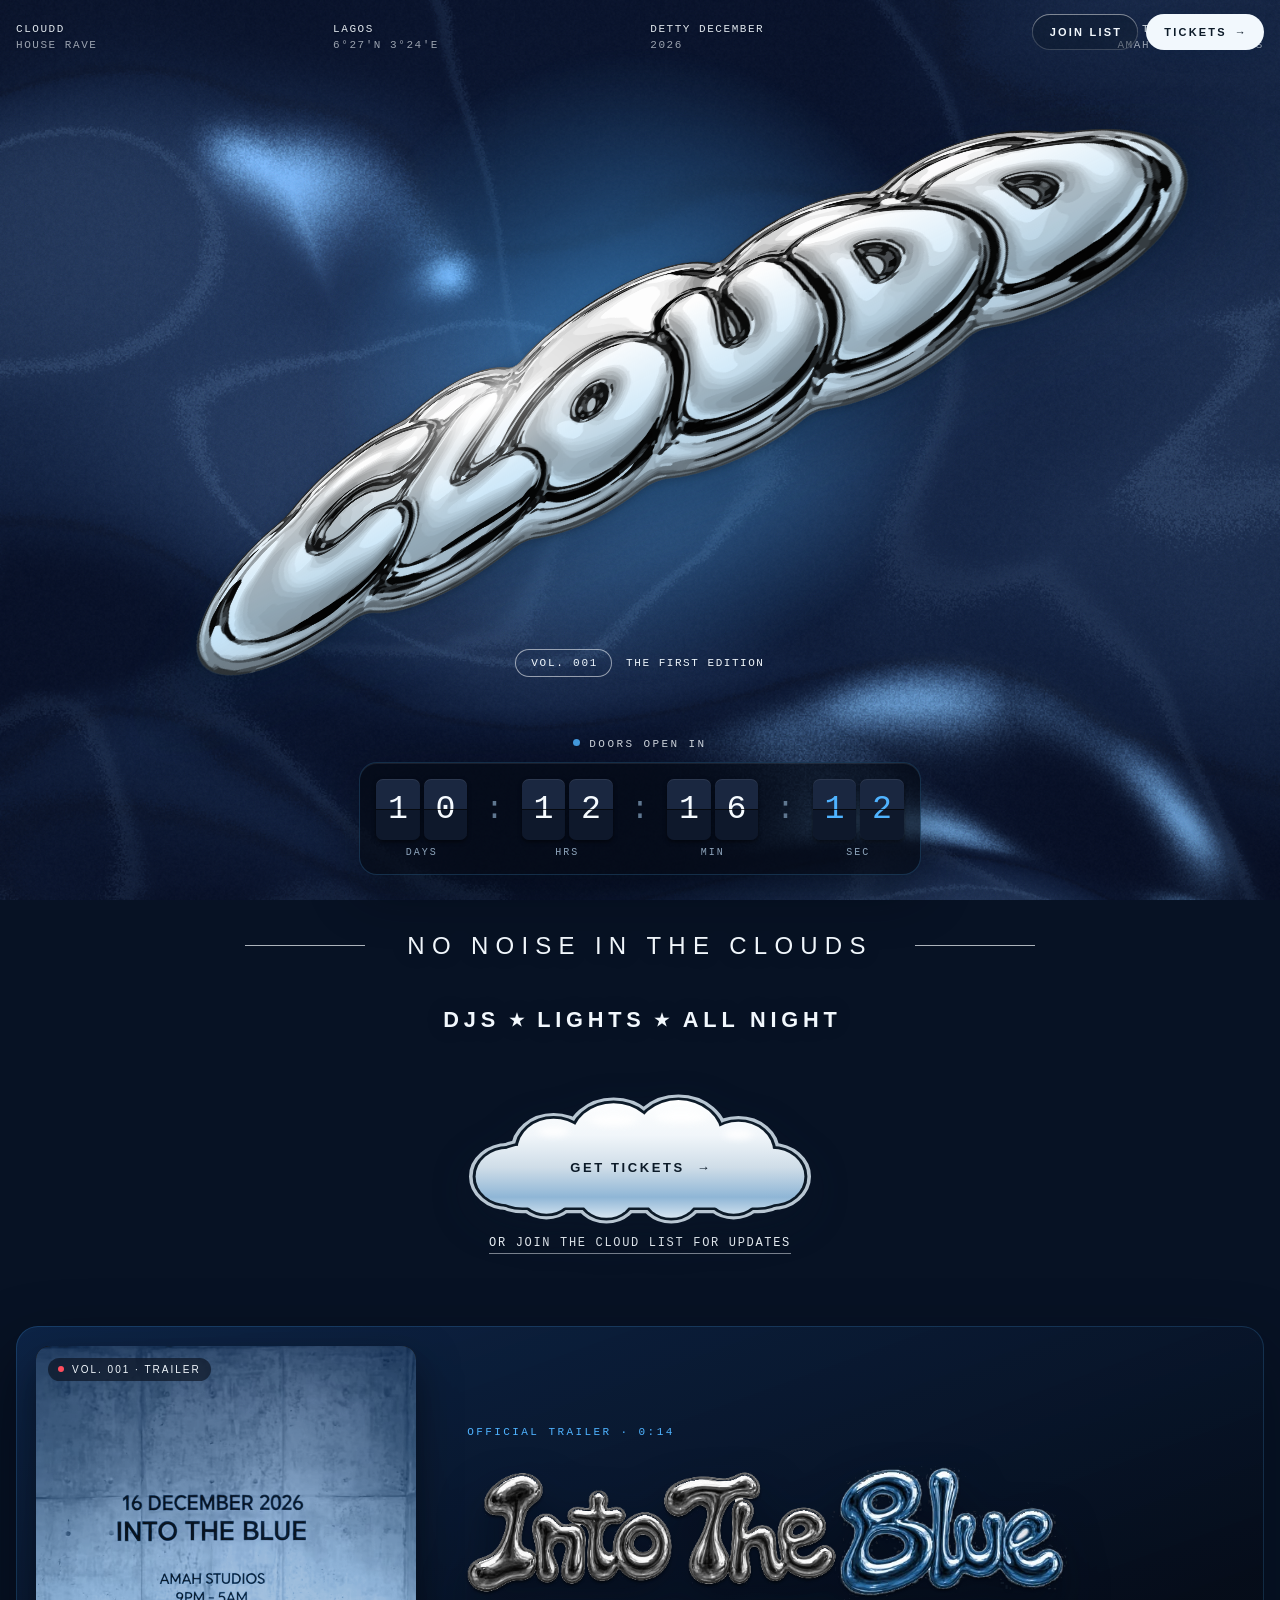
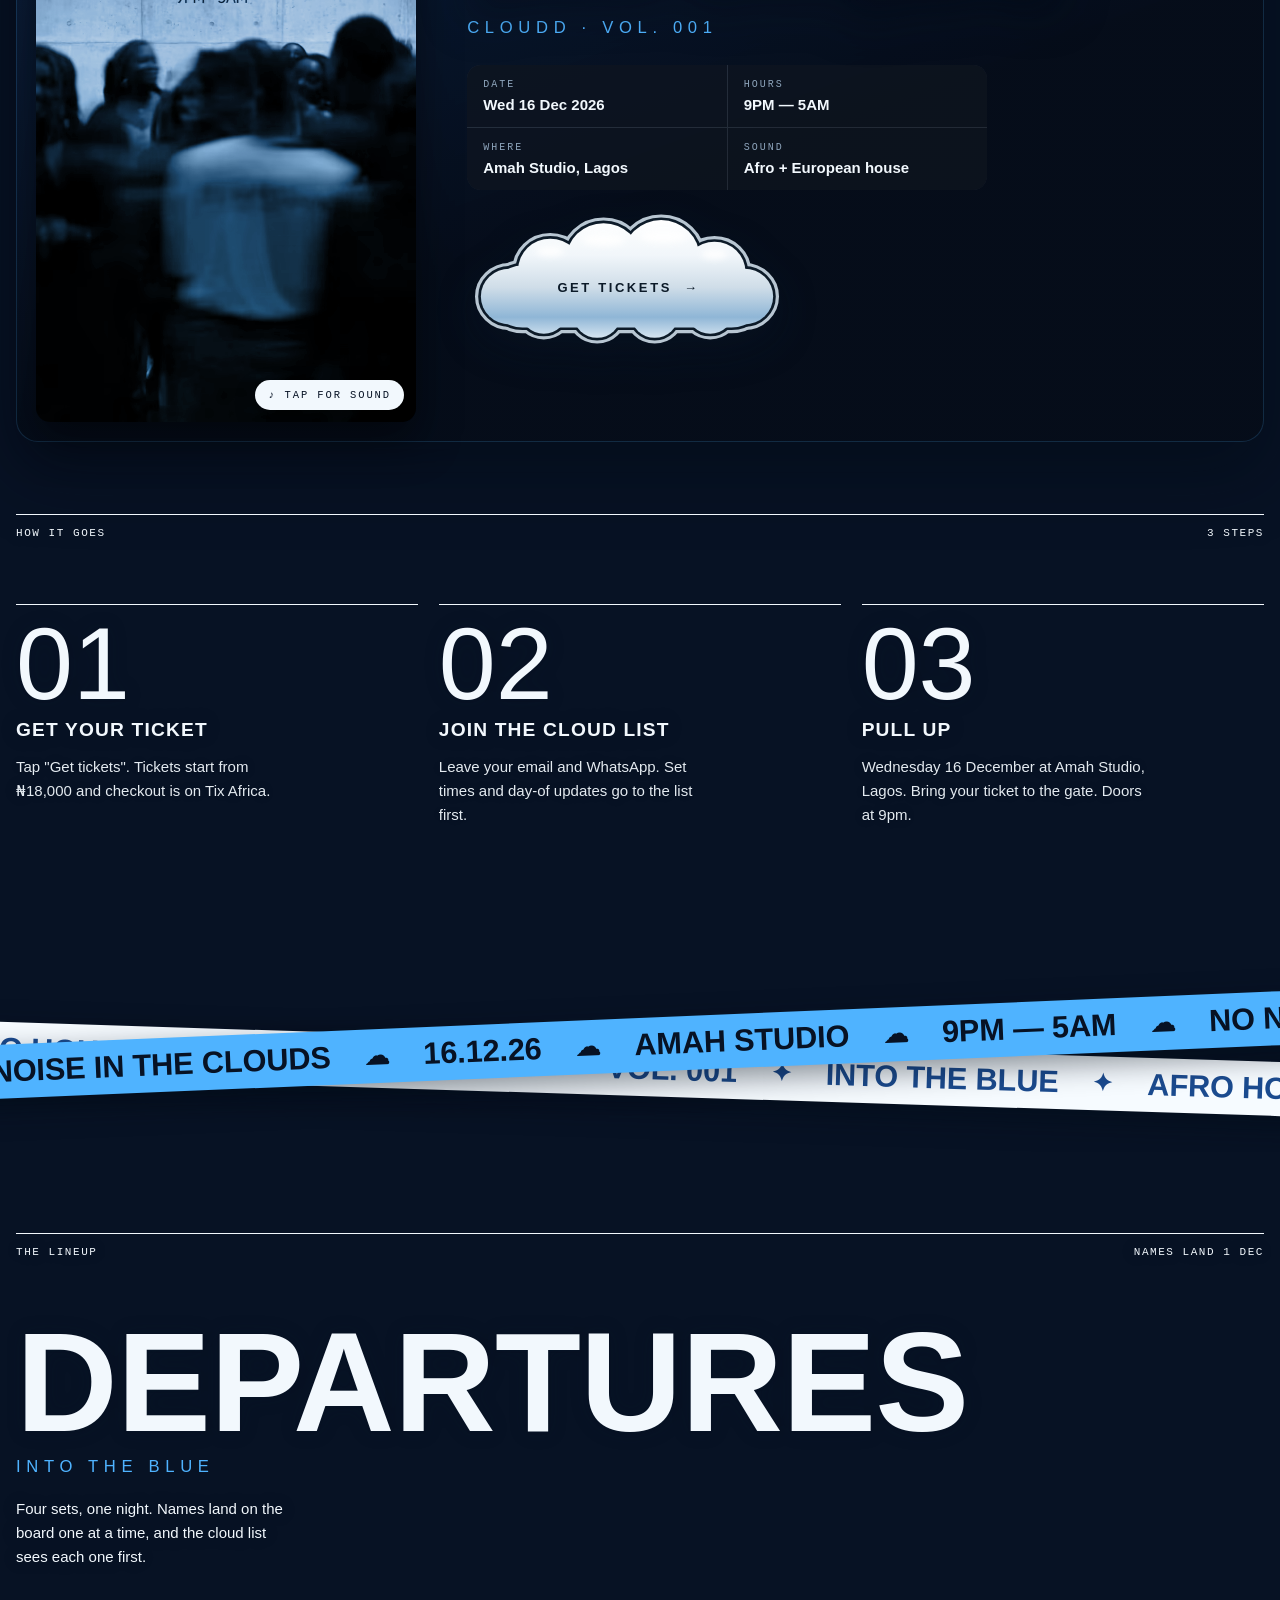
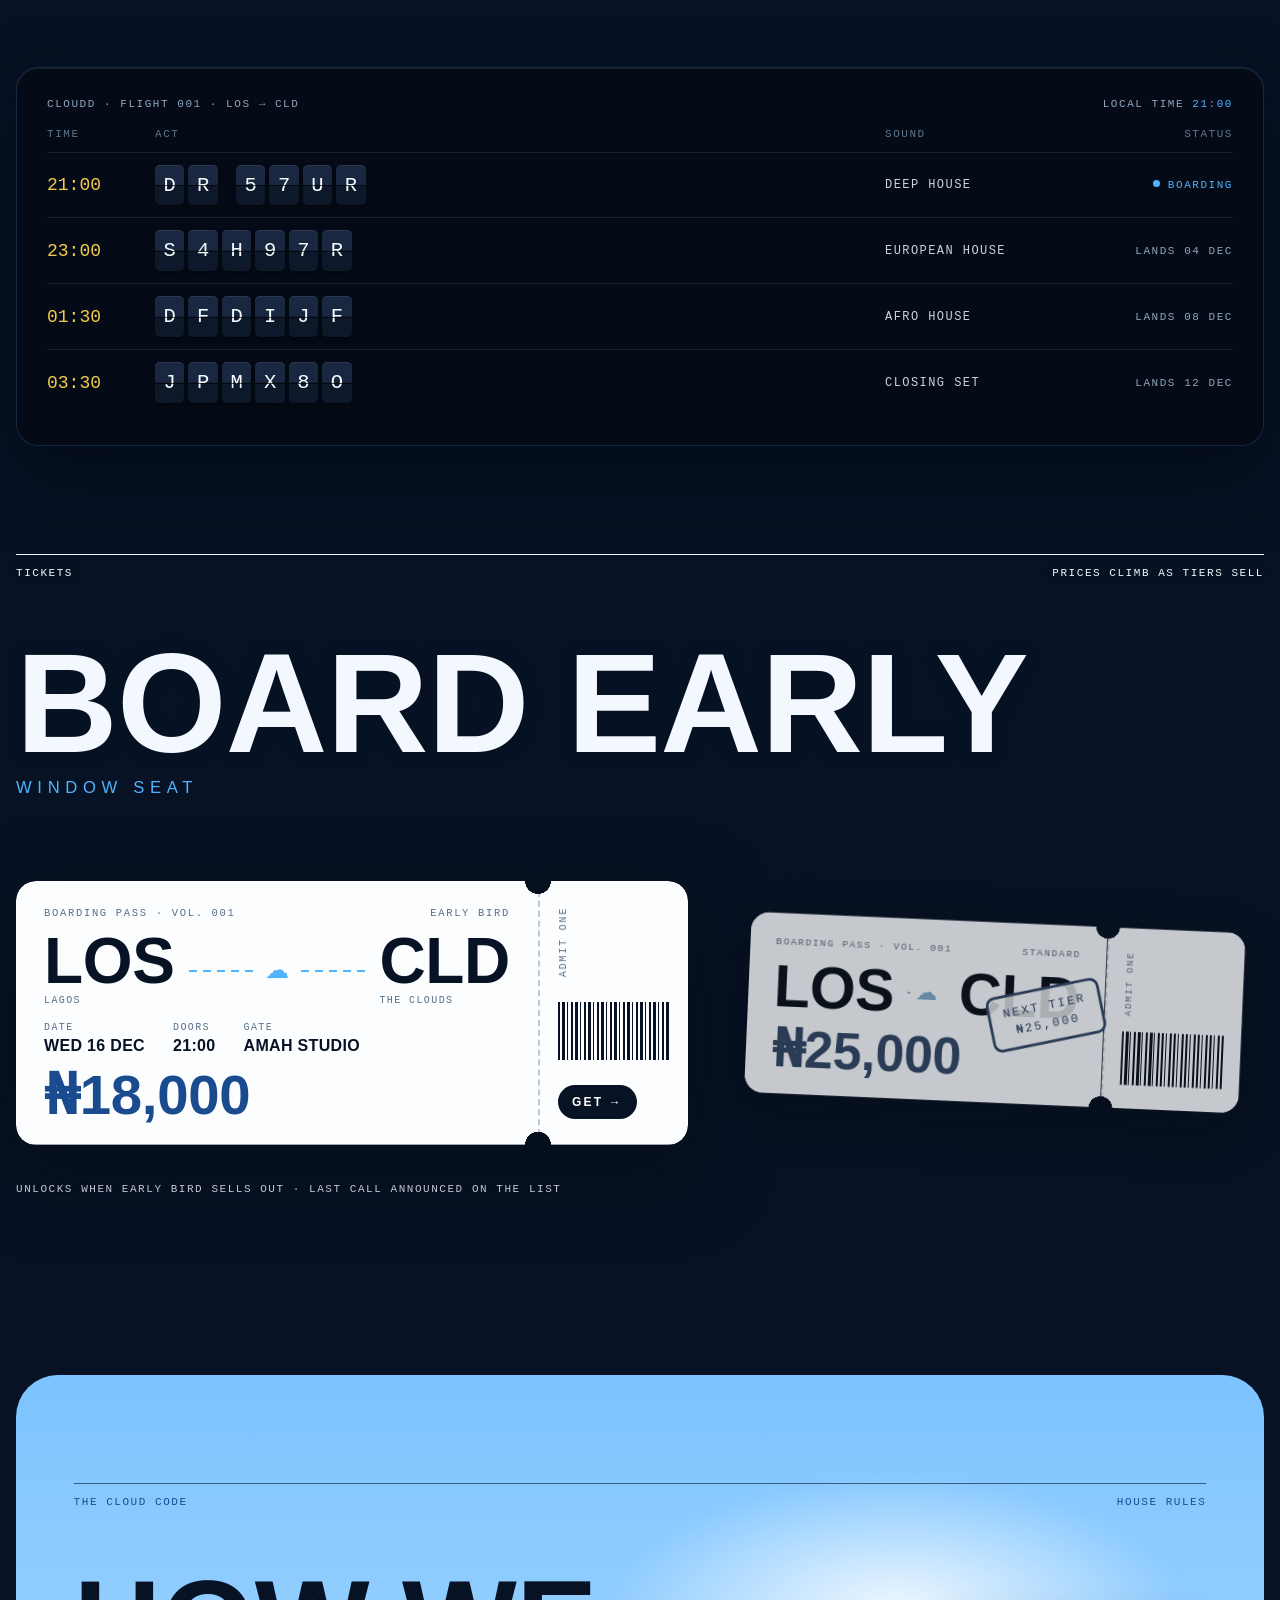
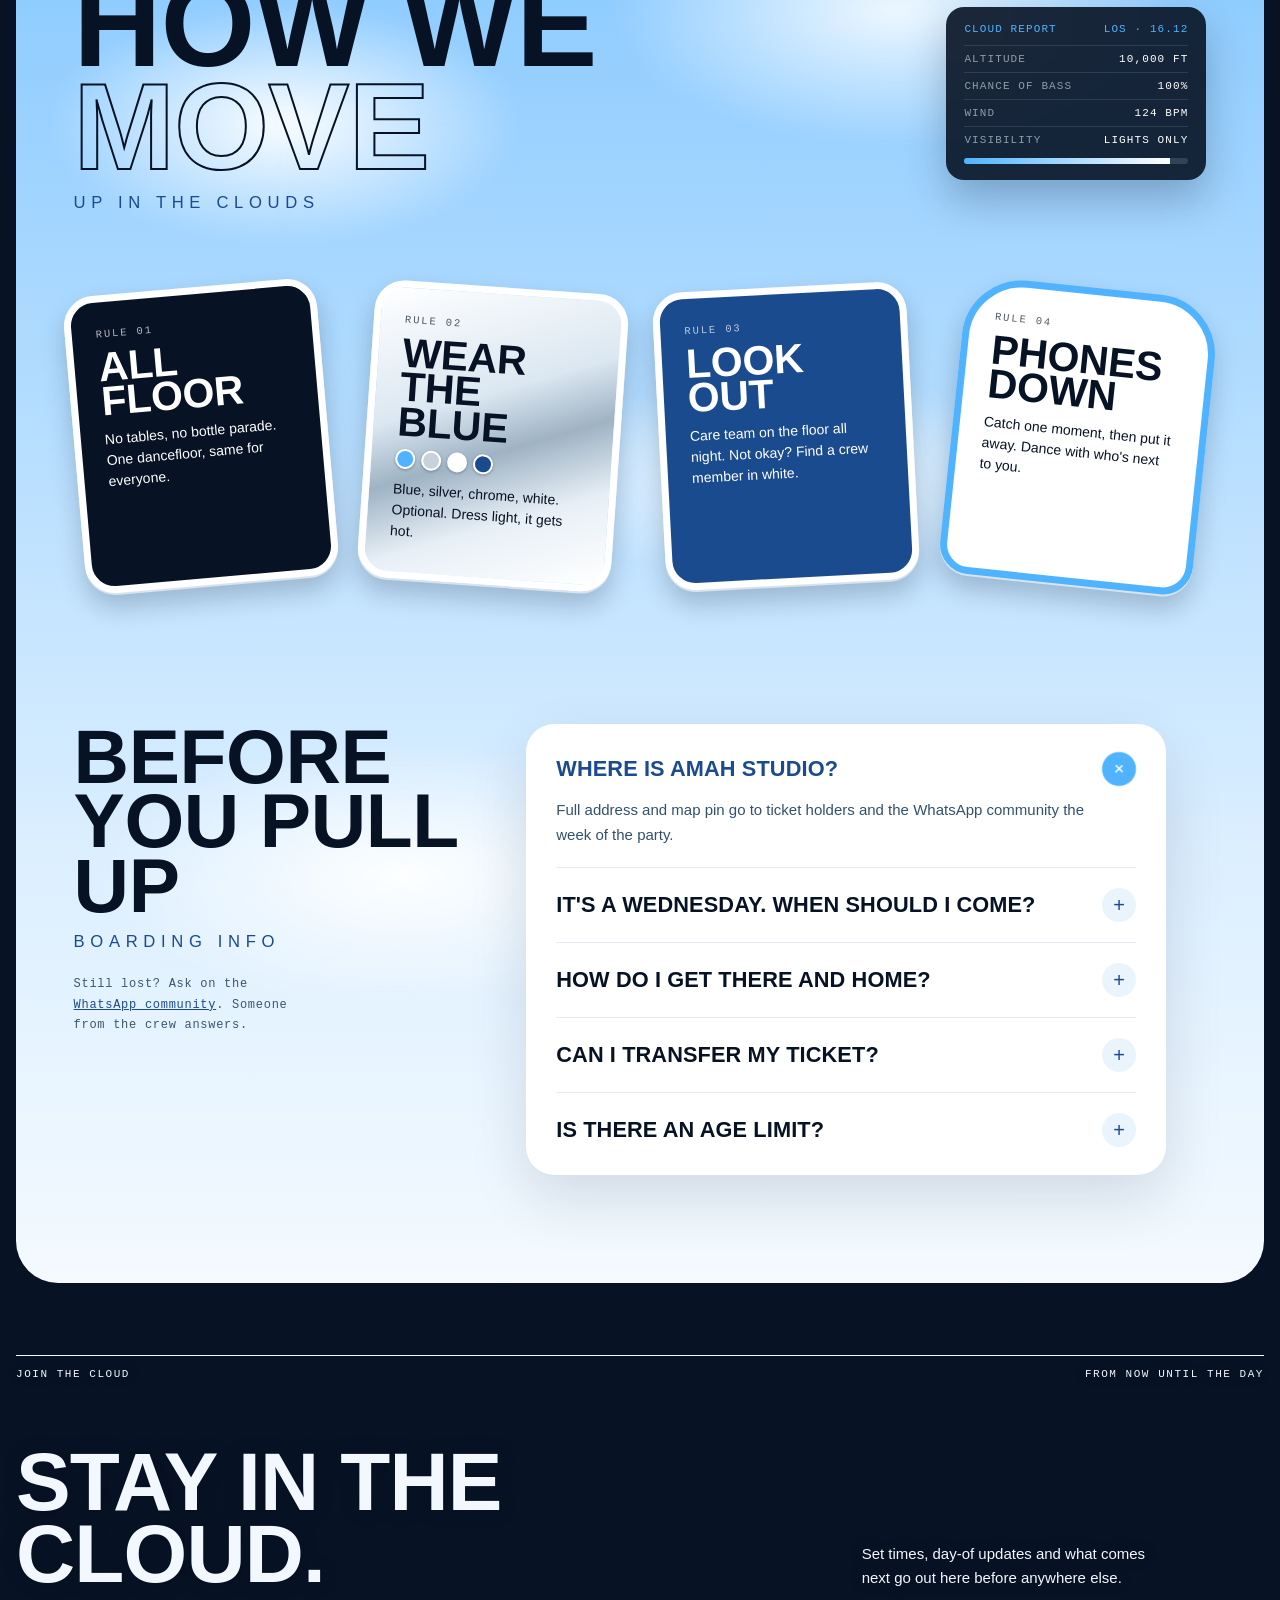
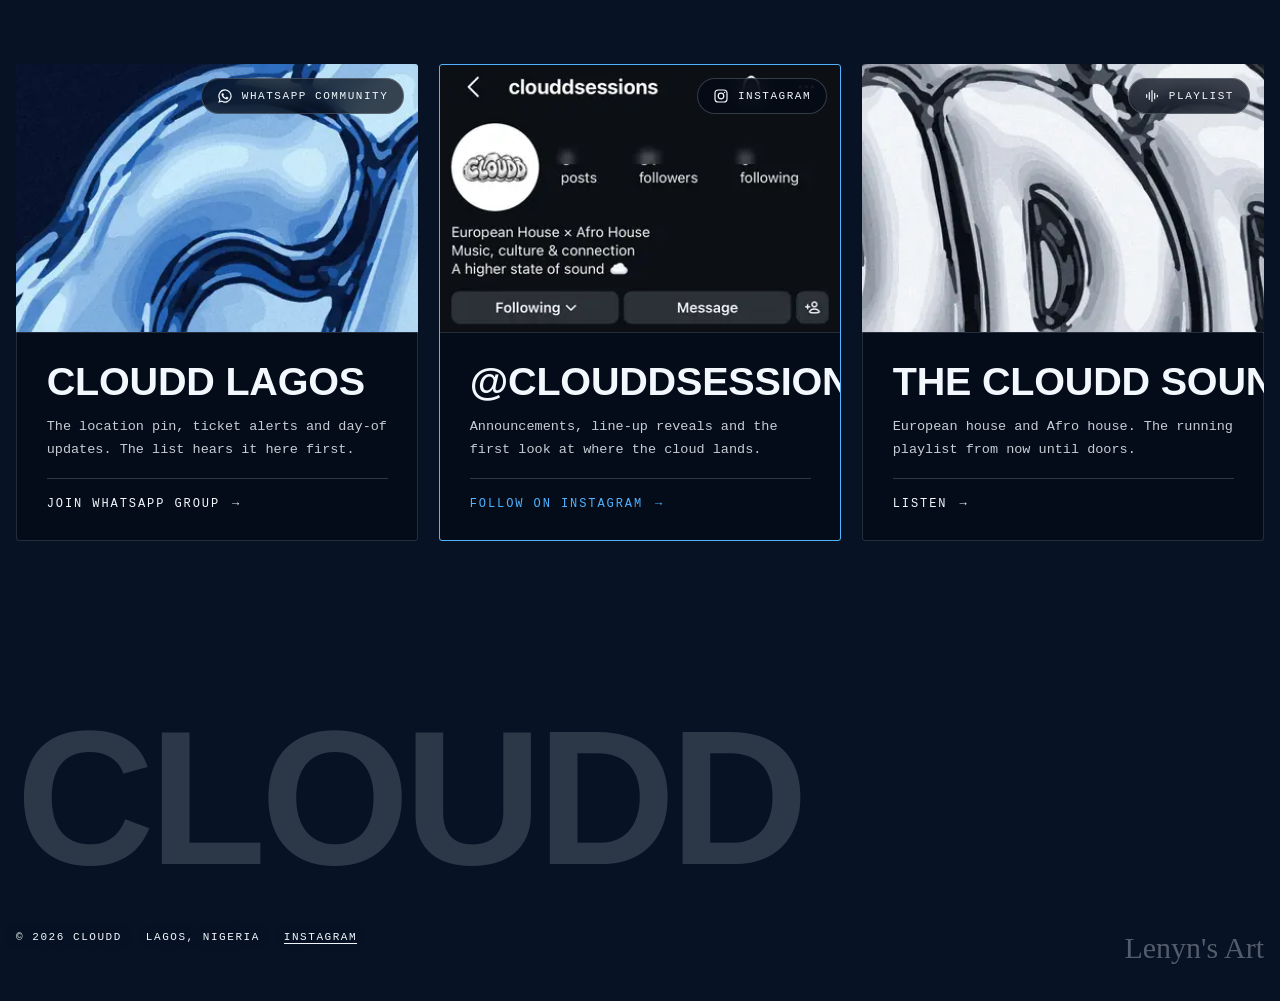
==== commit 7e80d2f5: "Keep the trailer details; drop genre, date, hours and venue from the hero card Restores the trailer " ====
--- a/index.html
+++ b/index.html
@@ -157,8 +157,12 @@
 .trl-copy h2.itb{display:grid;justify-items:start;gap:18px;width:100%;text-shadow:none}
 .itb img{display:block;width:min(100%,600px);height:auto;filter:drop-shadow(0 2px 1px rgba(0,0,0,.5)) drop-shadow(0 22px 22px rgba(2,8,18,.55))}
 .itb .wide{margin:0 !important}
+.trl-dl{margin:0;display:grid;grid-template-columns:repeat(2,minmax(0,1fr));gap:1px;width:100%;max-width:520px;border-radius:14px;overflow:hidden;background:rgba(242,248,253,.12)}
+.trl-dl div{background:rgba(5,11,22,.72);padding:14px 16px}
+.trl-dl dt{font-family:var(--f-mono);font-size:10px;letter-spacing:.2em;text-transform:uppercase;color:#8fa6bd;margin-bottom:6px}
+.trl-dl dd{margin:0;font-family:var(--f-display);font-variation-settings:"wdth" 110;font-weight:700;font-size:15px;color:var(--raised)}
 @media (max-width:760px){.trl{grid-template-columns:1fr;padding:10px;gap:22px}.trl-v{width:100%}
-  .trl-copy{padding:0 8px 14px}}
+  .trl-copy{padding:0 8px 14px}.trl-copy .press{width:100%;justify-content:center;box-sizing:border-box}}
 
 .press{
   --d:0;
@@ -929,10 +933,6 @@
       <div class="card-line tagline emboss"><hr aria-hidden="true"><p id="tagline" aria-label="No noise in the clouds">NO NOISE IN THE CLOUDS</p><hr aria-hidden="true"></div>
 
       <div class="facts emboss">
-        <div class="l">EUROPEAN HOUSE + AFRO HOUSE RAVE</div>
-        <div class="l" id="f-date">WED 16 DECEMBER 2026</div>
-        <div class="l" id="f-time">9PM — 5AM</div>
-        <div class="s" id="f-place">amah studio, lagos</div>
         <div class="stars">DJS<b>★</b>LIGHTS<b>★</b>ALL NIGHT</div>
       </div>
 
@@ -954,6 +954,8 @@
           <div class="trl-copy">
             <p class="trl-k">Official trailer · 0:14</p>
             <h2 class="itb"><img src="into-the-blue.webp" alt="Into the Blue" width="858" height="191"><span class="wide">Cloudd · vol. 001</span></h2>
+            <dl class="trl-dl"><div><dt>Date</dt><dd>Wed 16 Dec 2026</dd></div><div><dt>Hours</dt><dd>9PM — 5AM</dd></div><div><dt>Where</dt><dd>Amah Studio, Lagos</dd></div><div><dt>Sound</dt><dd>Afro + European house</dd></div></dl>
+            <a class="press" href="#tickets">GET TICKETS <span class="arrow" aria-hidden="true">→</span></a>
           </div>
         </div>
       </div>
@@ -1237,9 +1239,6 @@
 if (!CONFIG.photos) document.querySelectorAll(".photos-only").forEach(el => { el.hidden = true; });
 
 /* apply config copy */
-document.getElementById("f-date").textContent = CONFIG.date;
-document.getElementById("f-time").textContent = CONFIG.time;
-document.getElementById("f-place").textContent = CONFIG.place;
 if (CONFIG.instagram) { const a = document.getElementById("ig-link"); a.href = CONFIG.instagram; a.hidden = false; }
 document.getElementById("ch-ig-h").textContent = CONFIG.instagramHandle;
 [["ch-wa", CONFIG.whatsappCommunity, "Group link coming soon"], ["ch-ig", CONFIG.instagram, "Link coming soon"], ["ch-pl", CONFIG.playlist, "Playlist coming soon"]]
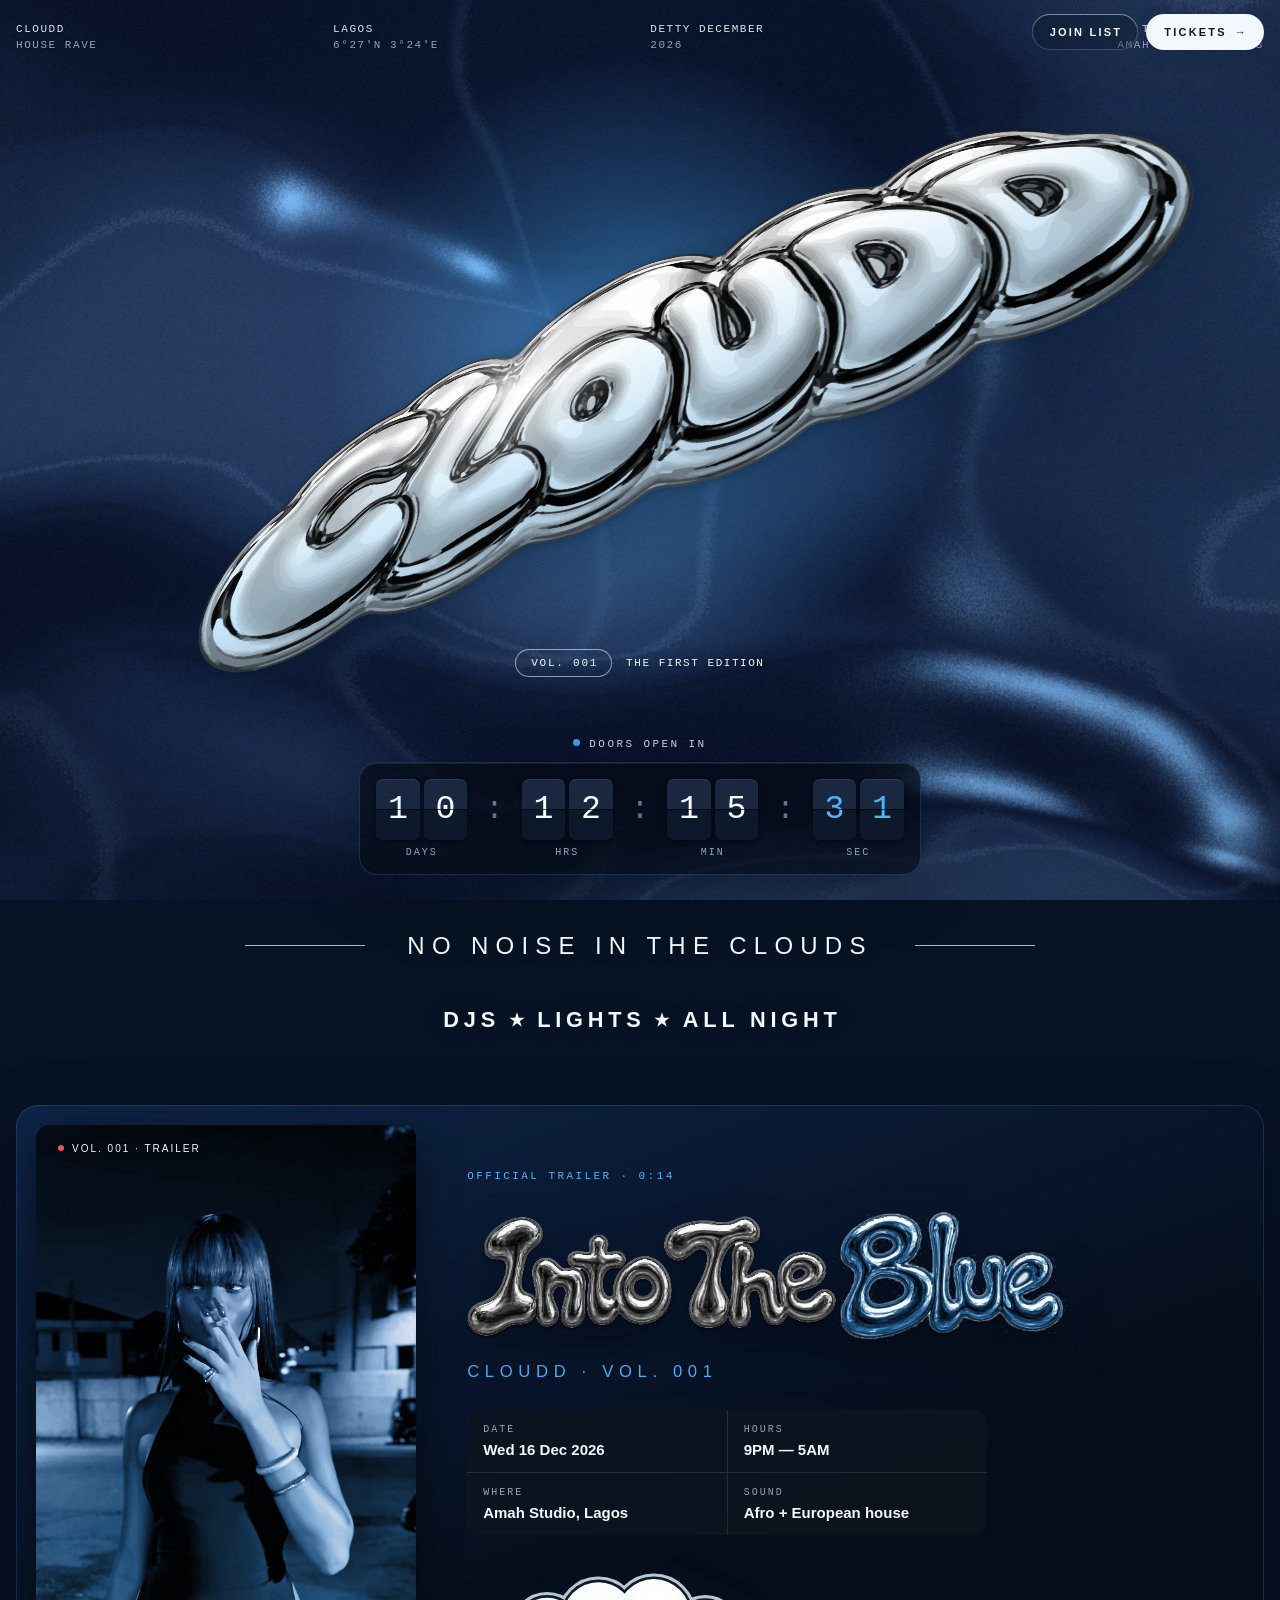
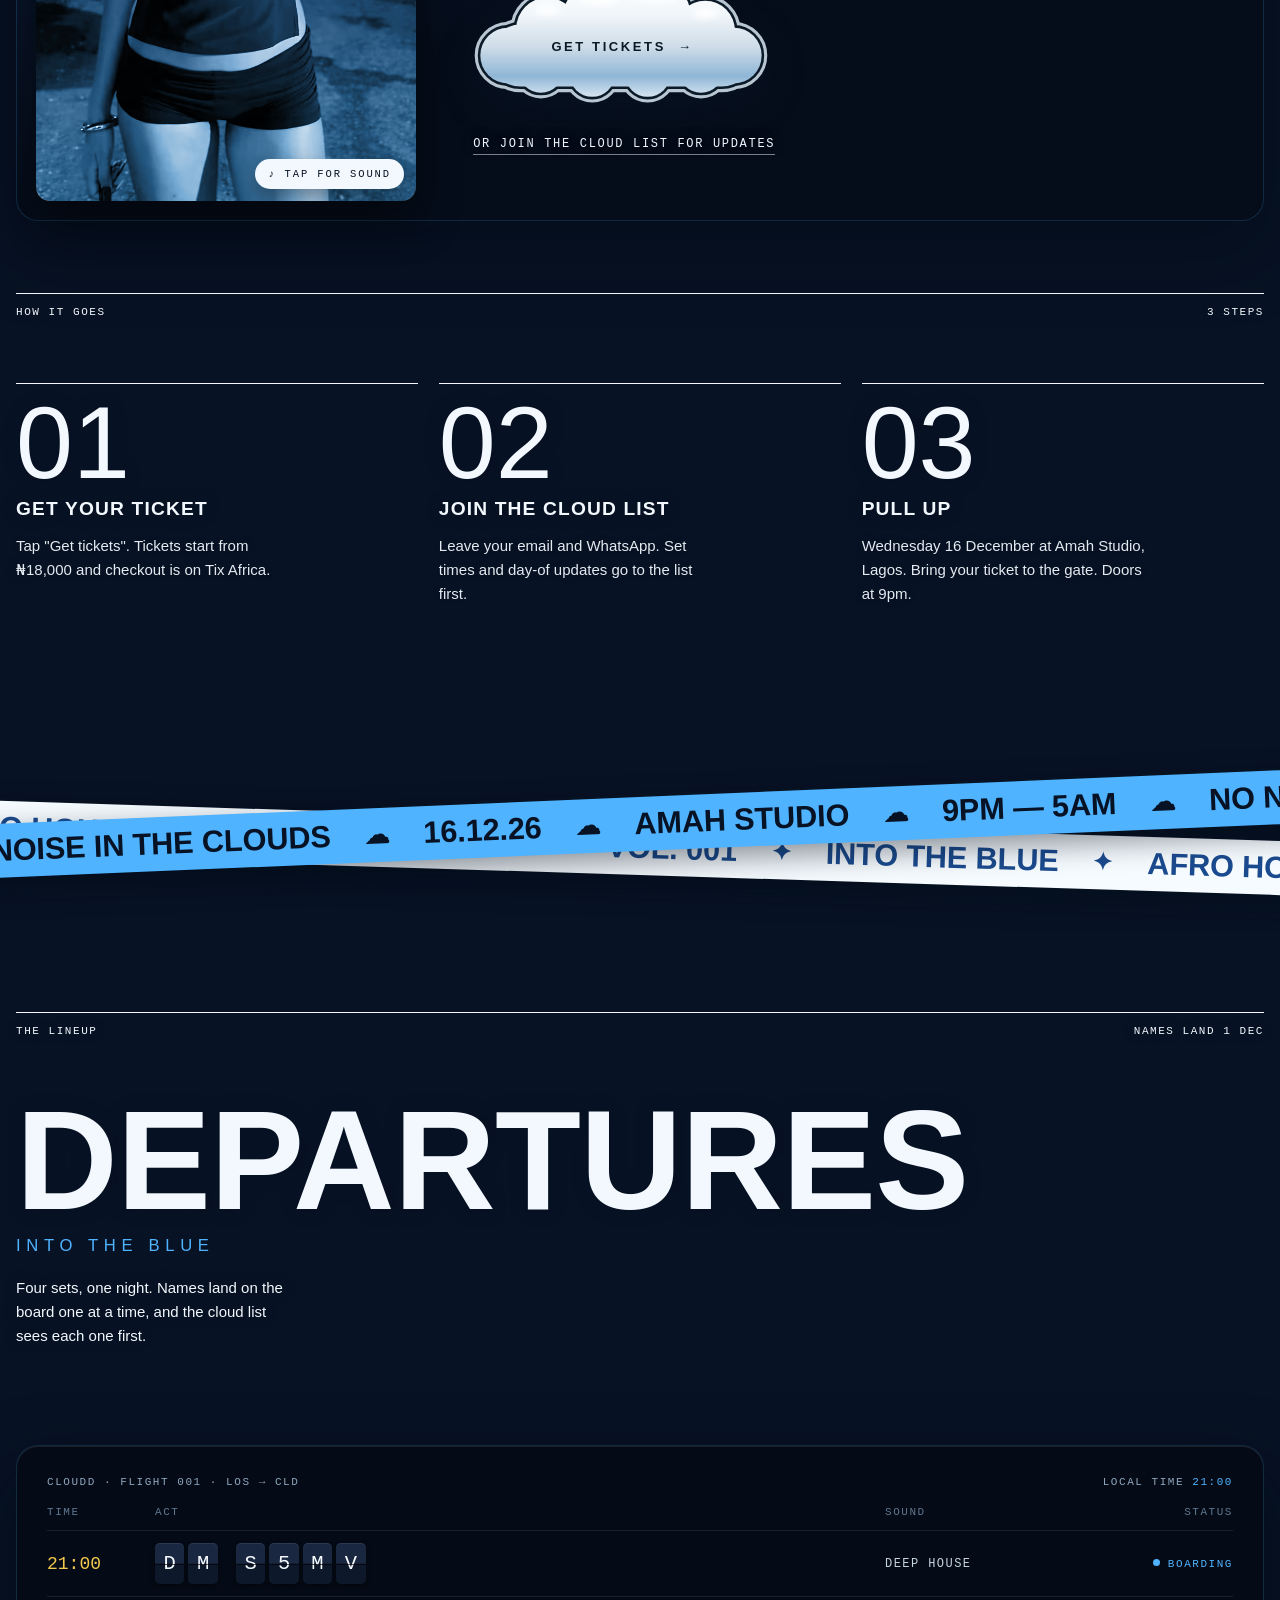
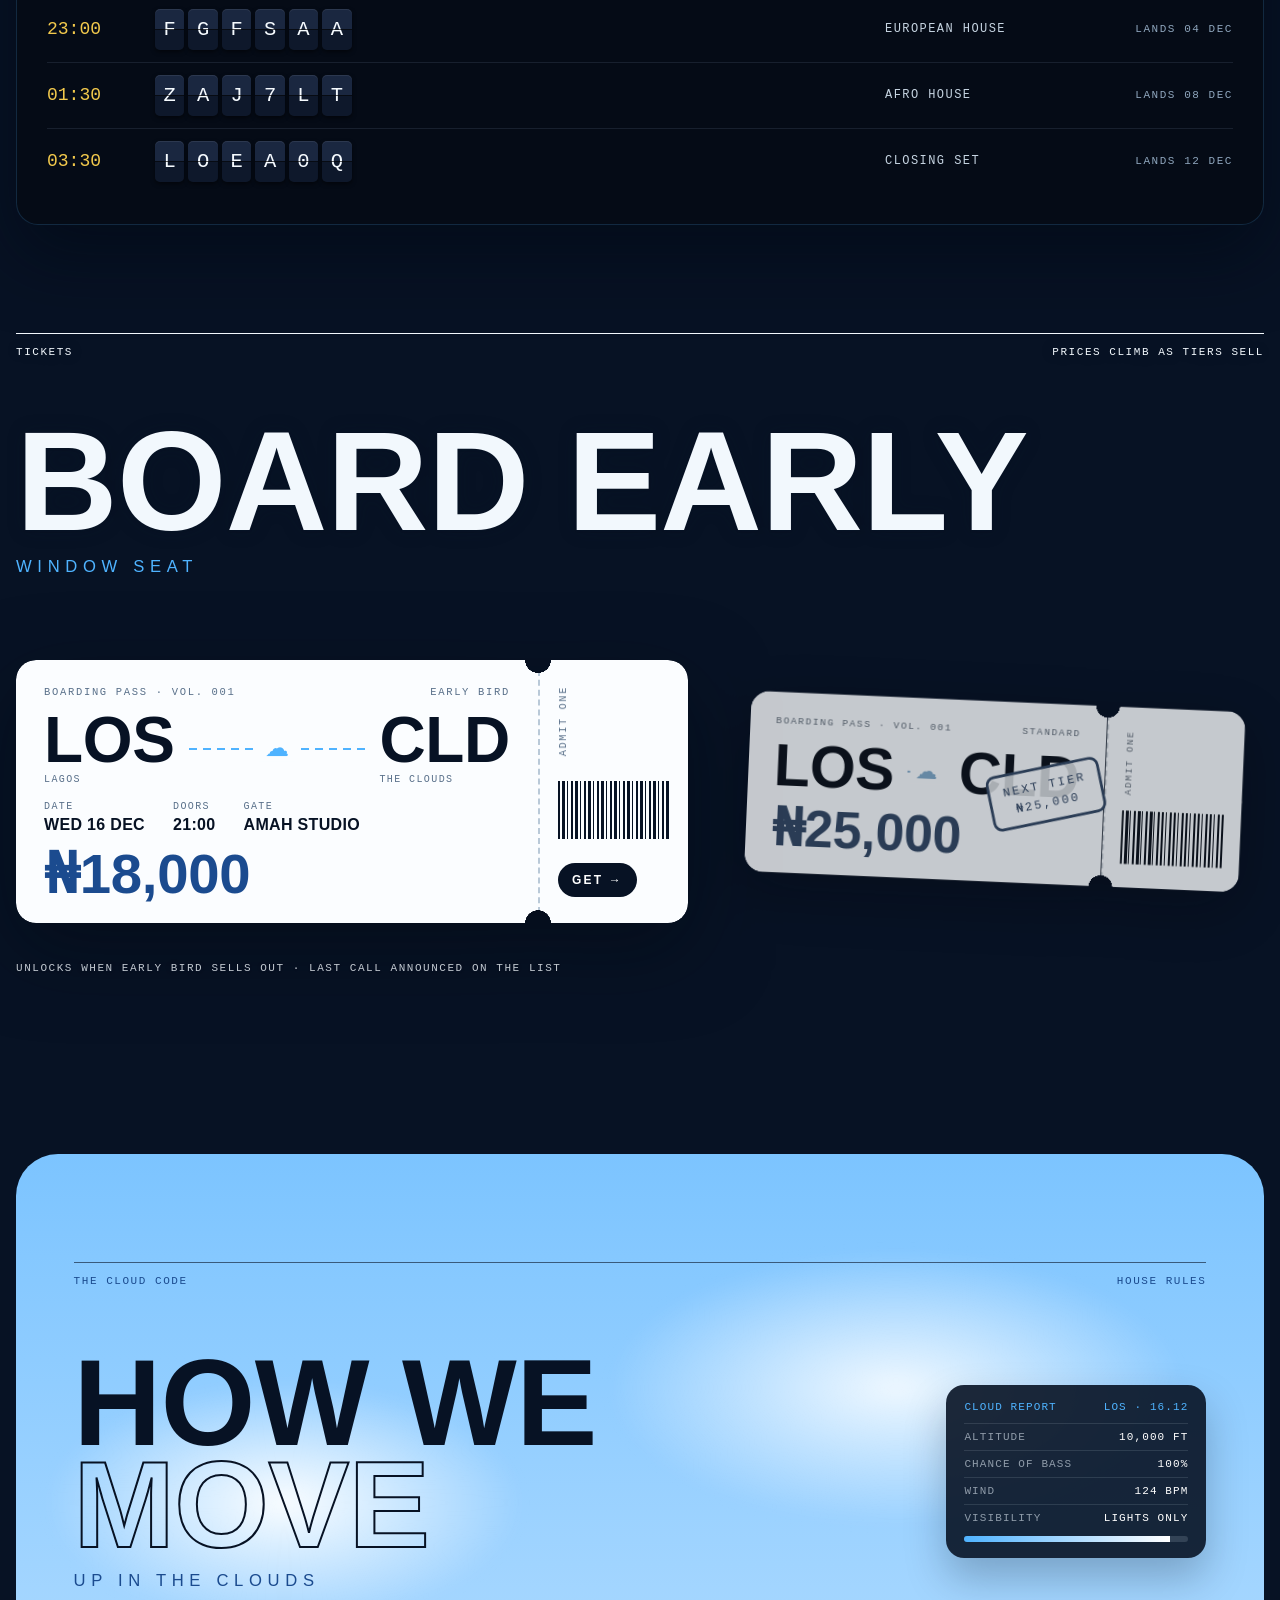
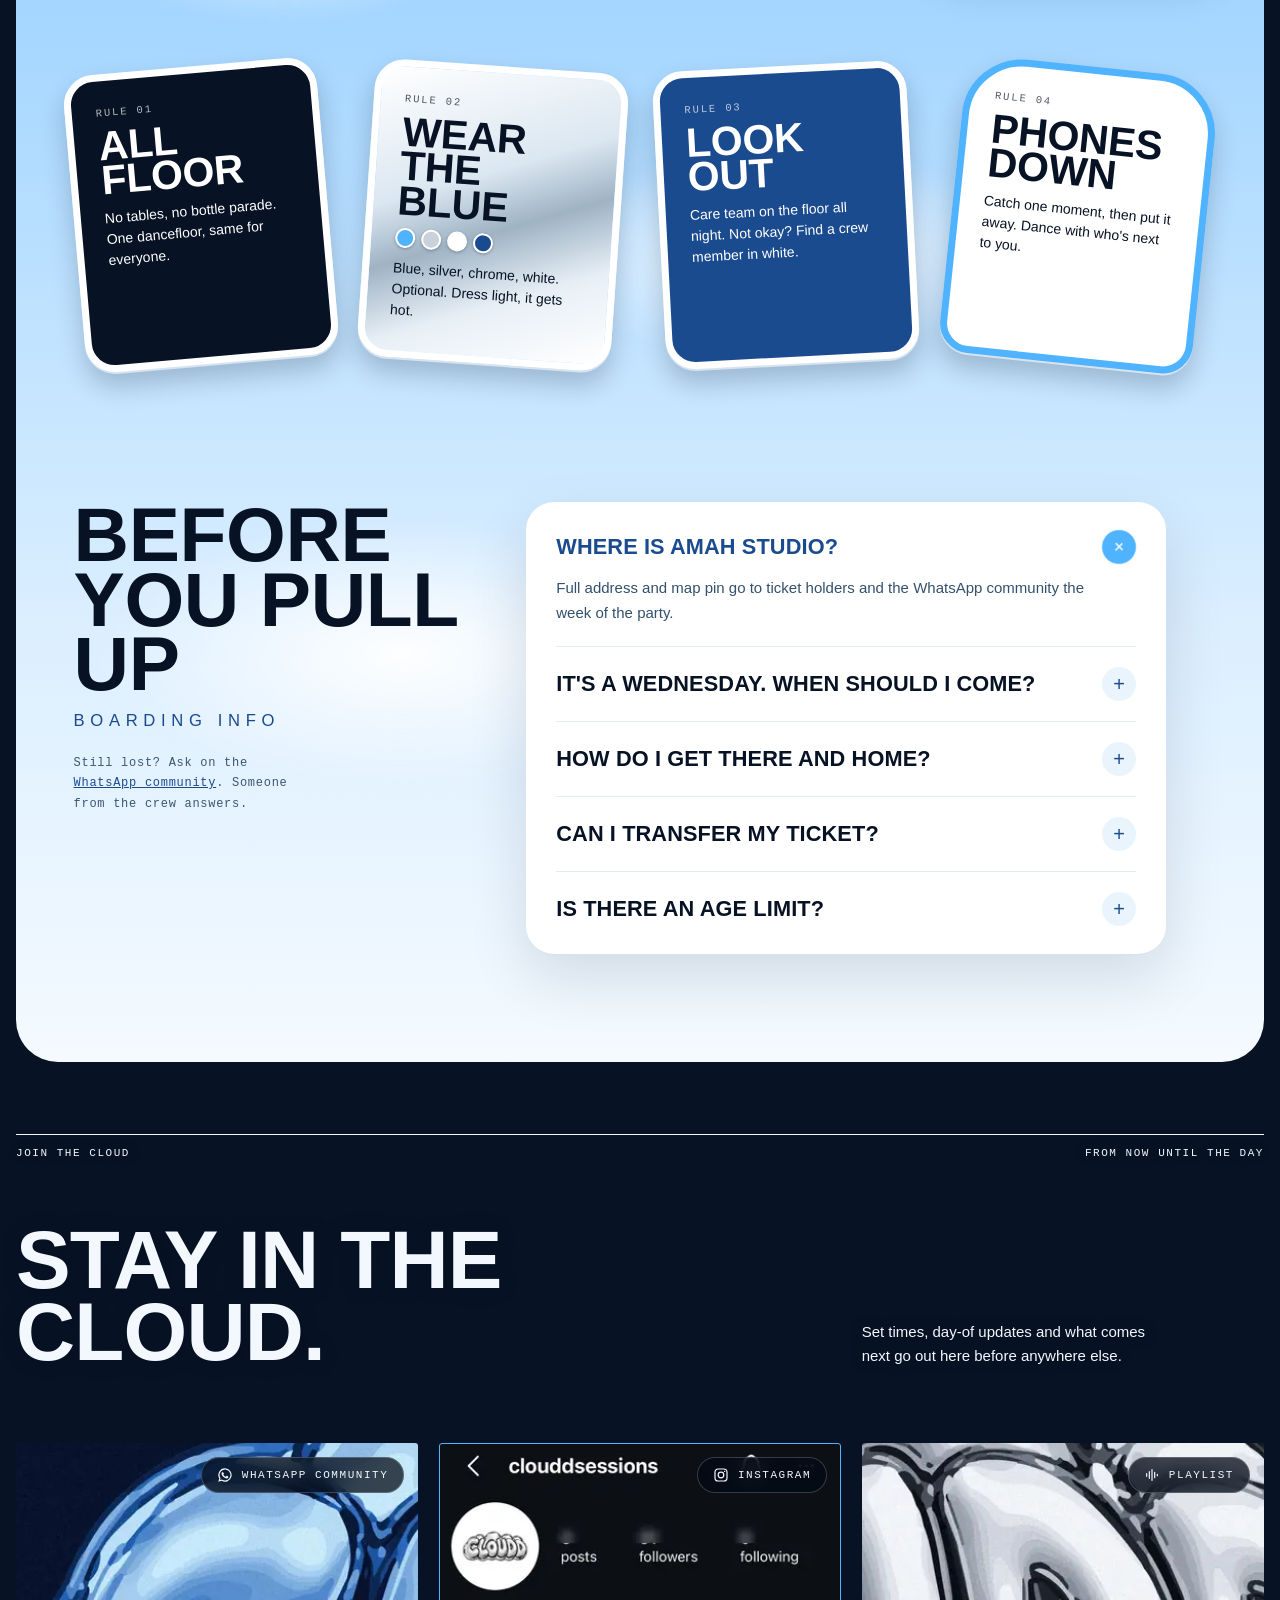
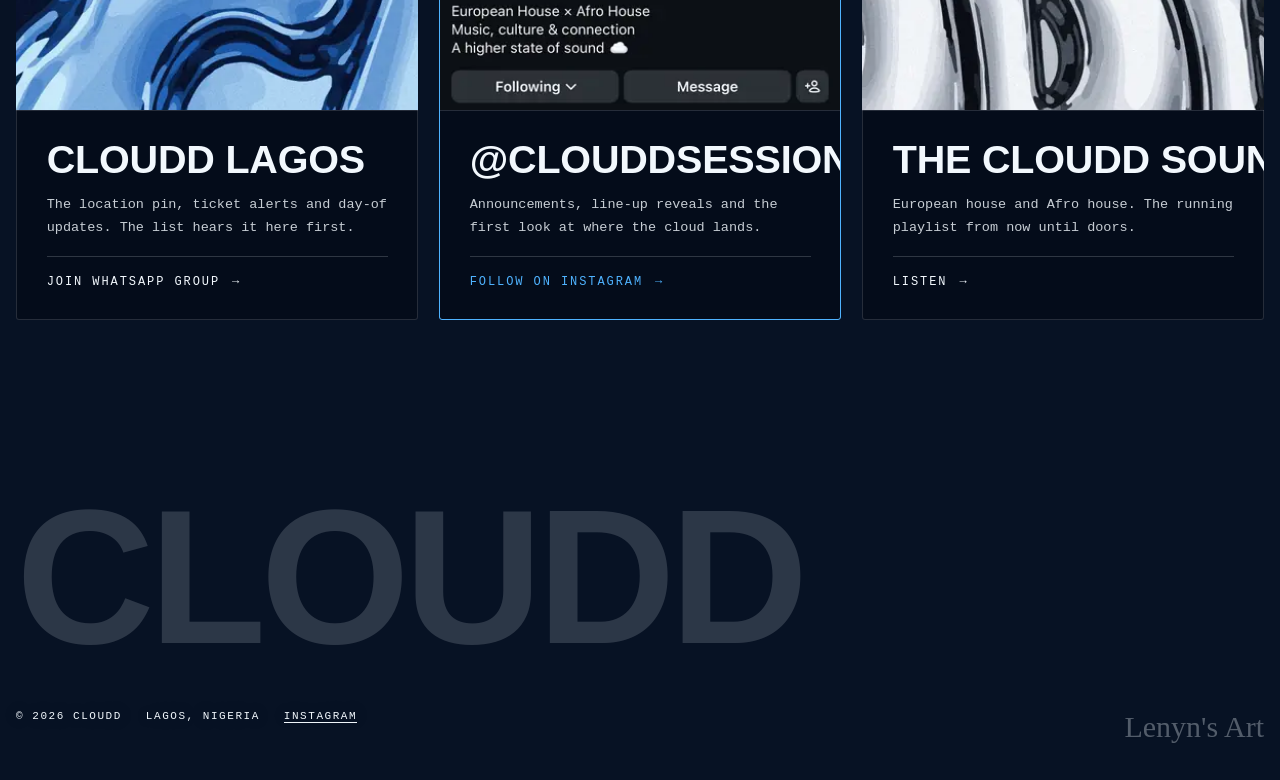
==== commit ffa89e70: "Trailer plays its original soundtrack; hero buttons move under the trailer - Original AAC track copi" ====
--- a/index.html
+++ b/index.html
@@ -161,7 +161,10 @@
 .trl-dl div{background:rgba(5,11,22,.72);padding:14px 16px}
 .trl-dl dt{font-family:var(--f-mono);font-size:10px;letter-spacing:.2em;text-transform:uppercase;color:#8fa6bd;margin-bottom:6px}
 .trl-dl dd{margin:0;font-family:var(--f-display);font-variation-settings:"wdth" 110;font-weight:700;font-size:15px;color:var(--raised)}
+.trl-cta{display:flex;flex-direction:column;align-items:flex-start;gap:clamp(26px,3.4vw,36px);margin-top:clamp(6px,1.2vw,14px)}
+.trl-cta .alt-link{margin-left:6px}
 @media (max-width:760px){.trl{grid-template-columns:1fr;padding:10px;gap:22px}.trl-v{width:100%}
+  .trl-cta{width:100%;align-items:center}.trl-cta .alt-link{margin-left:0}
   .trl-copy{padding:0 8px 14px}.trl-copy .press{width:100%;justify-content:center;box-sizing:border-box}}
 
 .press{
@@ -936,10 +939,6 @@
         <div class="stars">DJS<b>★</b>LIGHTS<b>★</b>ALL NIGHT</div>
       </div>
 
-      <div class="cta-row">
-        <a class="press" href="#tickets">GET TICKETS <span class="arrow" aria-hidden="true">→</span></a>
-        <a class="alt-link mono emboss" href="#list">or join the cloud list for updates</a>
-      </div>
     </div>
 
     <section style="padding-block:0 clamp(40px,8vh,88px)">
@@ -955,7 +954,10 @@
             <p class="trl-k">Official trailer · 0:14</p>
             <h2 class="itb"><img src="into-the-blue.webp" alt="Into the Blue" width="858" height="191"><span class="wide">Cloudd · vol. 001</span></h2>
             <dl class="trl-dl"><div><dt>Date</dt><dd>Wed 16 Dec 2026</dd></div><div><dt>Hours</dt><dd>9PM — 5AM</dd></div><div><dt>Where</dt><dd>Amah Studio, Lagos</dd></div><div><dt>Sound</dt><dd>Afro + European house</dd></div></dl>
-            <a class="press" href="#tickets">GET TICKETS <span class="arrow" aria-hidden="true">→</span></a>
+            <div class="trl-cta">
+              <a class="press" href="#tickets">GET TICKETS <span class="arrow" aria-hidden="true">→</span></a>
+              <a class="alt-link mono emboss" href="#list">or join the cloud list for updates</a>
+            </div>
           </div>
         </div>
       </div>
@@ -1250,10 +1252,11 @@
 
 /* dock appears once the hero button scrolls away, hides while the form is on screen */
 (function dock(){
-  const d = document.getElementById("dock"), cta = document.querySelector(".cta-row"), rsvp = document.getElementById("list");
-  let pastHero = false, atForm = false;
-  const set = () => d.classList.toggle("on", pastHero && !atForm);
+  const d = document.getElementById("dock"), cta = document.querySelector(".facts"), rsvp = document.getElementById("list"), tcta = document.querySelector(".trl-cta");
+  let pastHero = false, atForm = false, atTrl = false;
+  const set = () => d.classList.toggle("on", pastHero && !atForm && !atTrl);
   new IntersectionObserver(([e]) => { pastHero = !e.isIntersecting && e.boundingClientRect.top < 0; set(); }).observe(cta);
+  if (tcta) new IntersectionObserver(([e]) => { atTrl = e.isIntersecting; set(); }).observe(tcta);
   new IntersectionObserver(([e]) => { atForm = e.isIntersecting; set(); }, { threshold: .25 }).observe(rsvp);
 })();
 
@@ -1721,21 +1724,16 @@
 <script>
 (function(){var v=document.getElementById("trl-vid"),b=document.getElementById("trl-snd"),box=document.getElementById("trl");if(!v)return;
 /* fast start: fetch the trailer as soon as the page has settled (not on slow / data-saver connections), or when it nears the screen */
-var started=false,snd=null,on=false;
+var started=false;
 function start(){if(started)return;started=true;v.querySelectorAll("source").forEach(function(s){s.src=s.dataset.src});v.load();v.play().catch(function(){})}
 var c=navigator.connection||{},slow=!!c.saveData||/(^|-)2g$/.test(c.effectiveType||"");
 var near=new IntersectionObserver(function(es){es.forEach(function(e){if(e.isIntersecting){start();near.disconnect()}})},{rootMargin:"600px"});near.observe(box);
 if(!slow){var go=function(){"requestIdleCallback" in window?requestIdleCallback(start,{timeout:2500}):setTimeout(start,1200)};document.readyState==="complete"?go():addEventListener("load",go)}
 /* pause while off screen */
 new IntersectionObserver(function(es){es.forEach(function(e){if(!started)return;if(e.isIntersecting)v.play().catch(function(){});else v.pause()})}).observe(box);
-/* sound lives in its own small file, fetched only when someone taps for it */
-function sync(){if(!snd)return;try{if(Math.abs(snd.currentTime-v.currentTime)>.2)snd.currentTime=v.currentTime}catch(e){}}
-v.addEventListener("play",function(){if(on&&snd){sync();snd.play().catch(function(){})}});
-v.addEventListener("pause",function(){if(snd)snd.pause()});
-v.addEventListener("timeupdate",function(){if(on)sync()});
-b.addEventListener("click",function(){on=!on;start();
-  if(on){if(!snd){snd=new Audio("trailer-sound.m4a");snd.loop=true}sync();snd.play().catch(function(){});if(v.paused)v.play().catch(function(){})}
-  else if(snd)snd.pause();
+/* sound is the original soundtrack inside the video: the button just unmutes it, so it can never drift or stutter */
+var on=false;
+b.addEventListener("click",function(){on=!on;start();v.muted=!on;if(on&&v.paused)v.play().catch(function(){});
   b.setAttribute("aria-pressed",on);b.textContent=on?"♪ Sound on":"♪ Tap for sound"});
 })();
 </script>
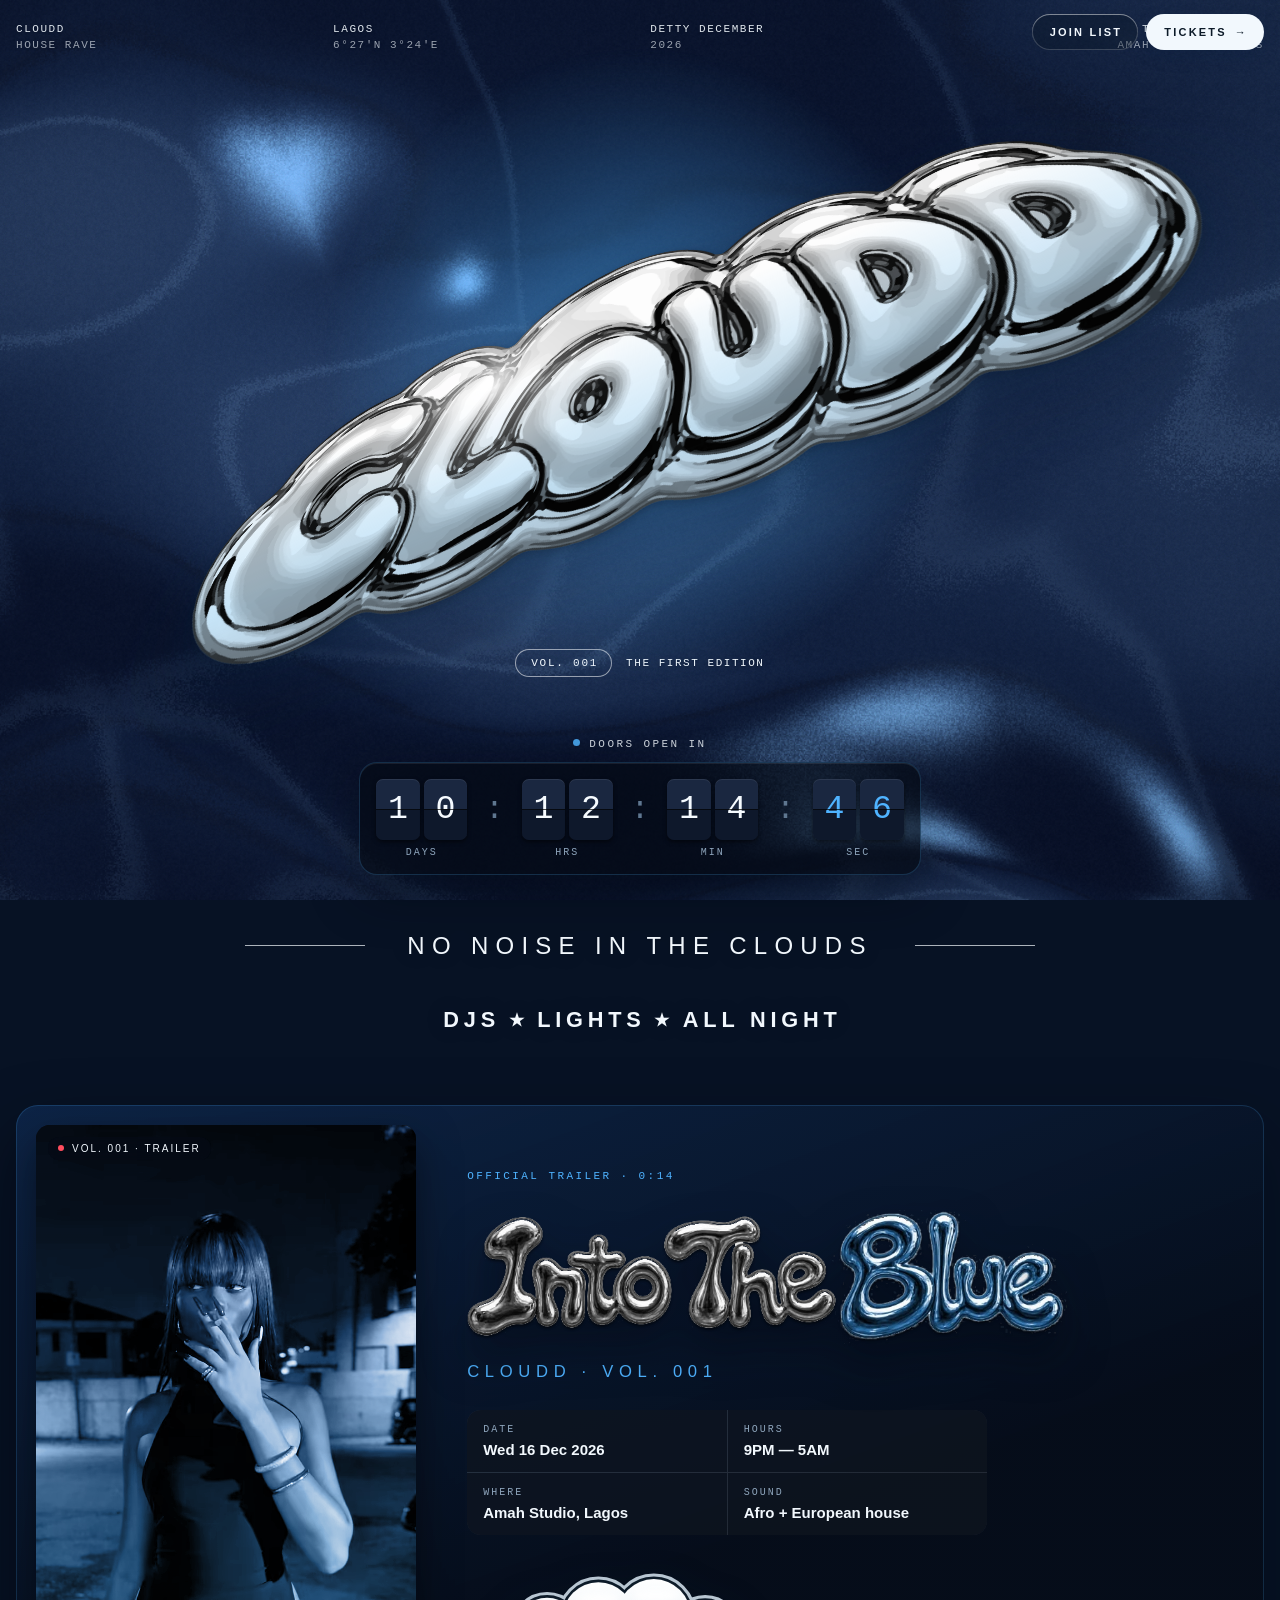
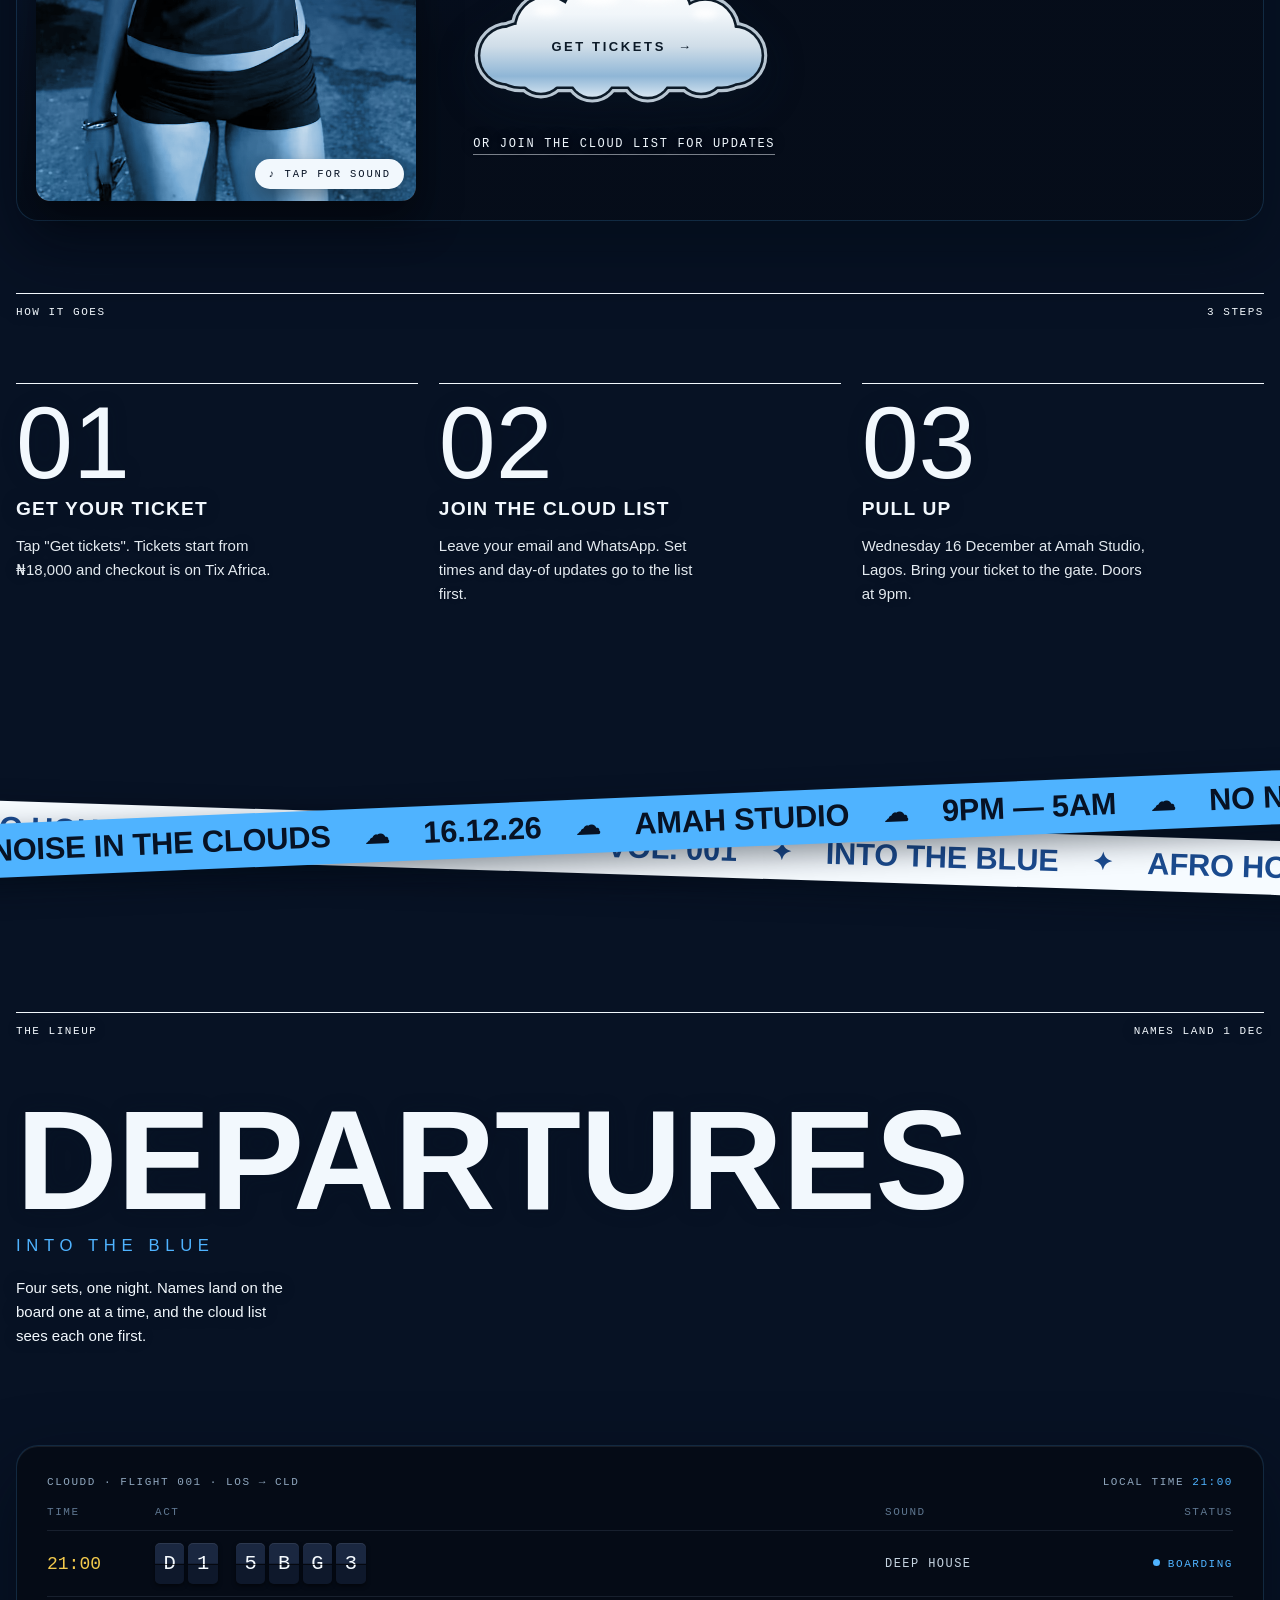
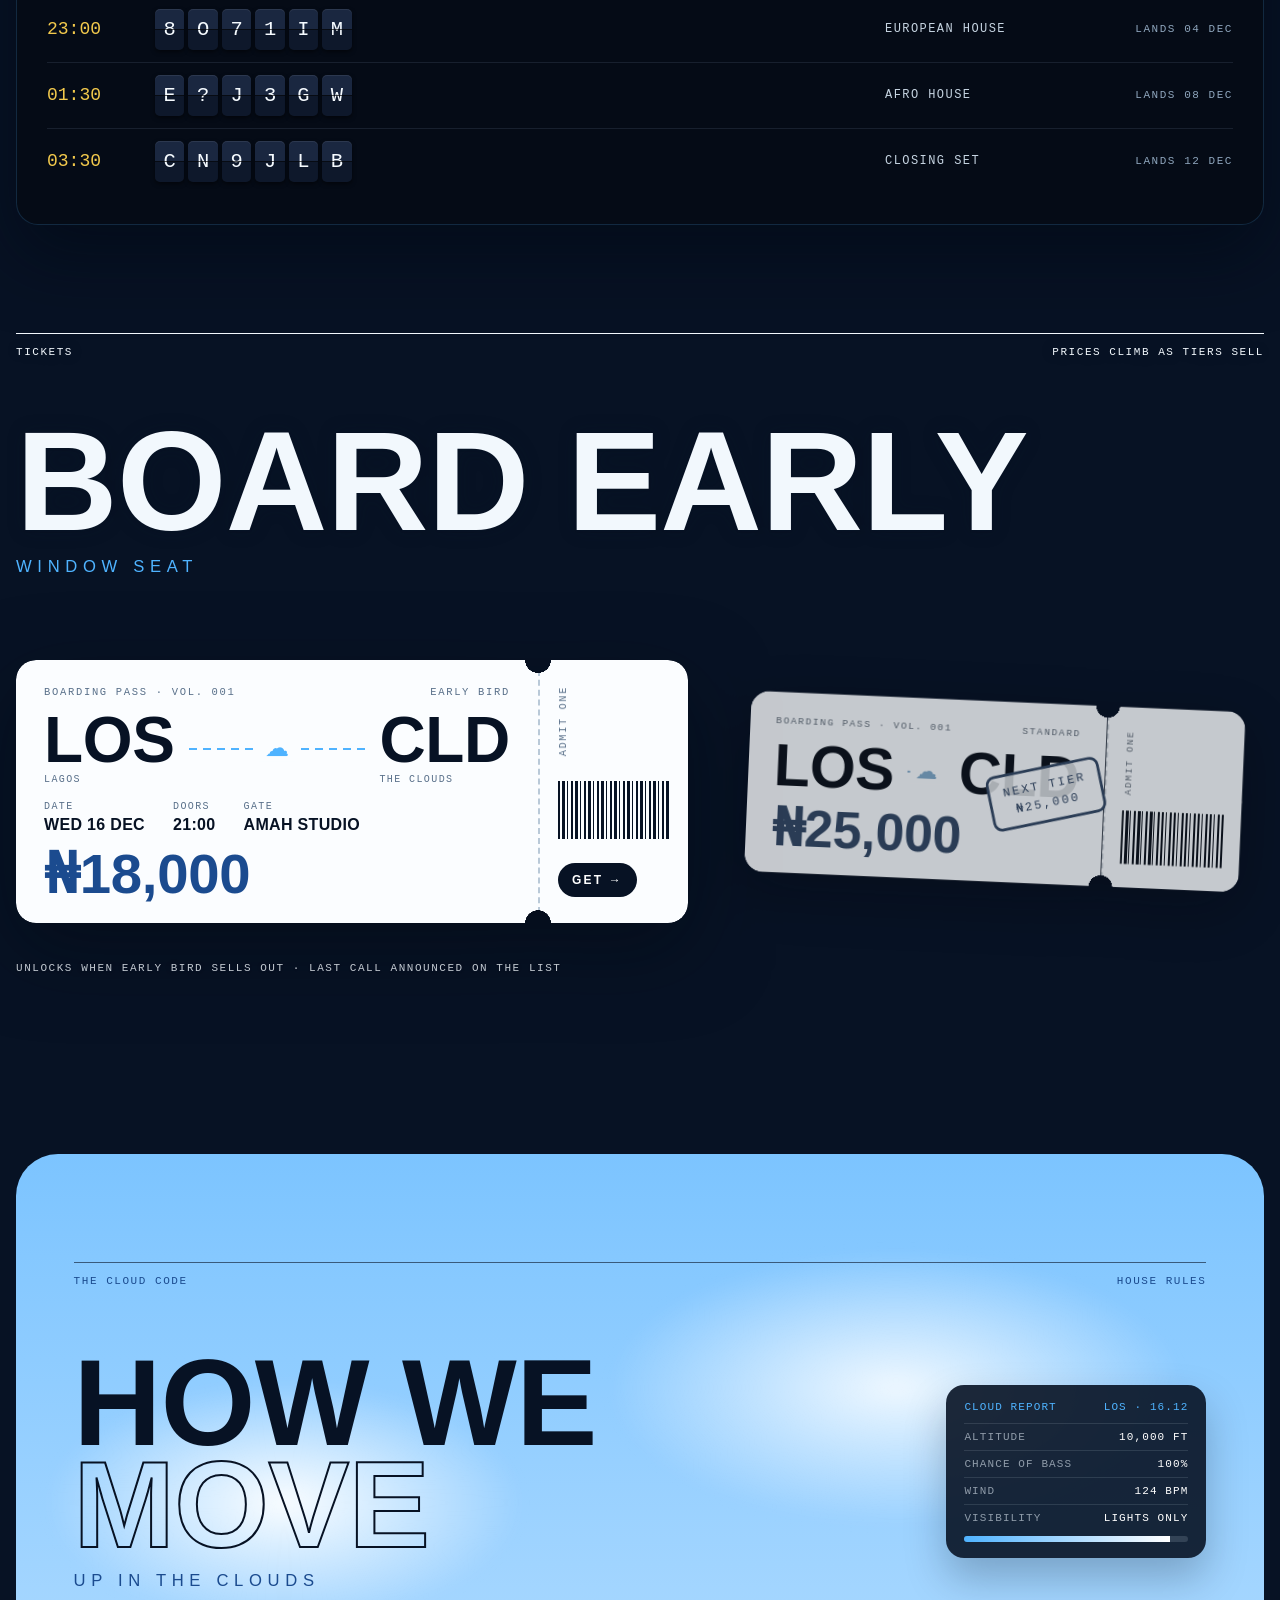
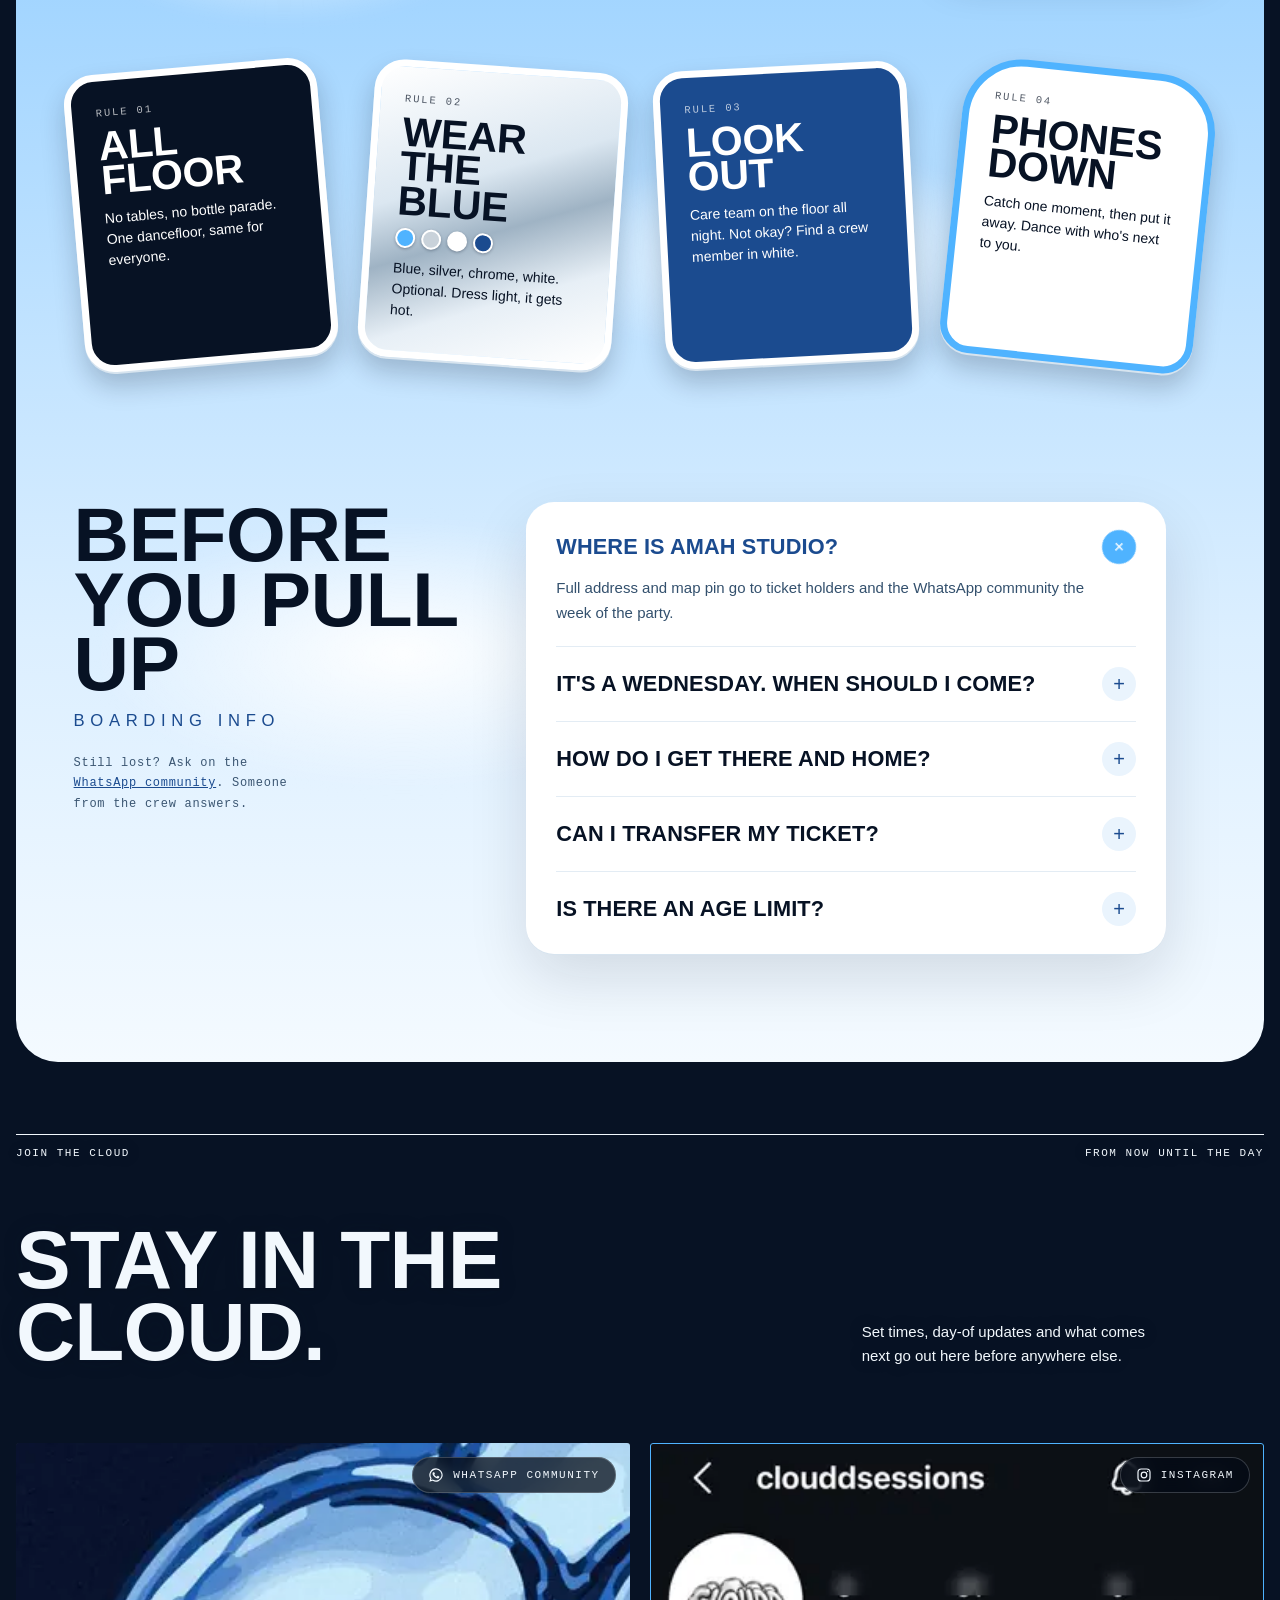
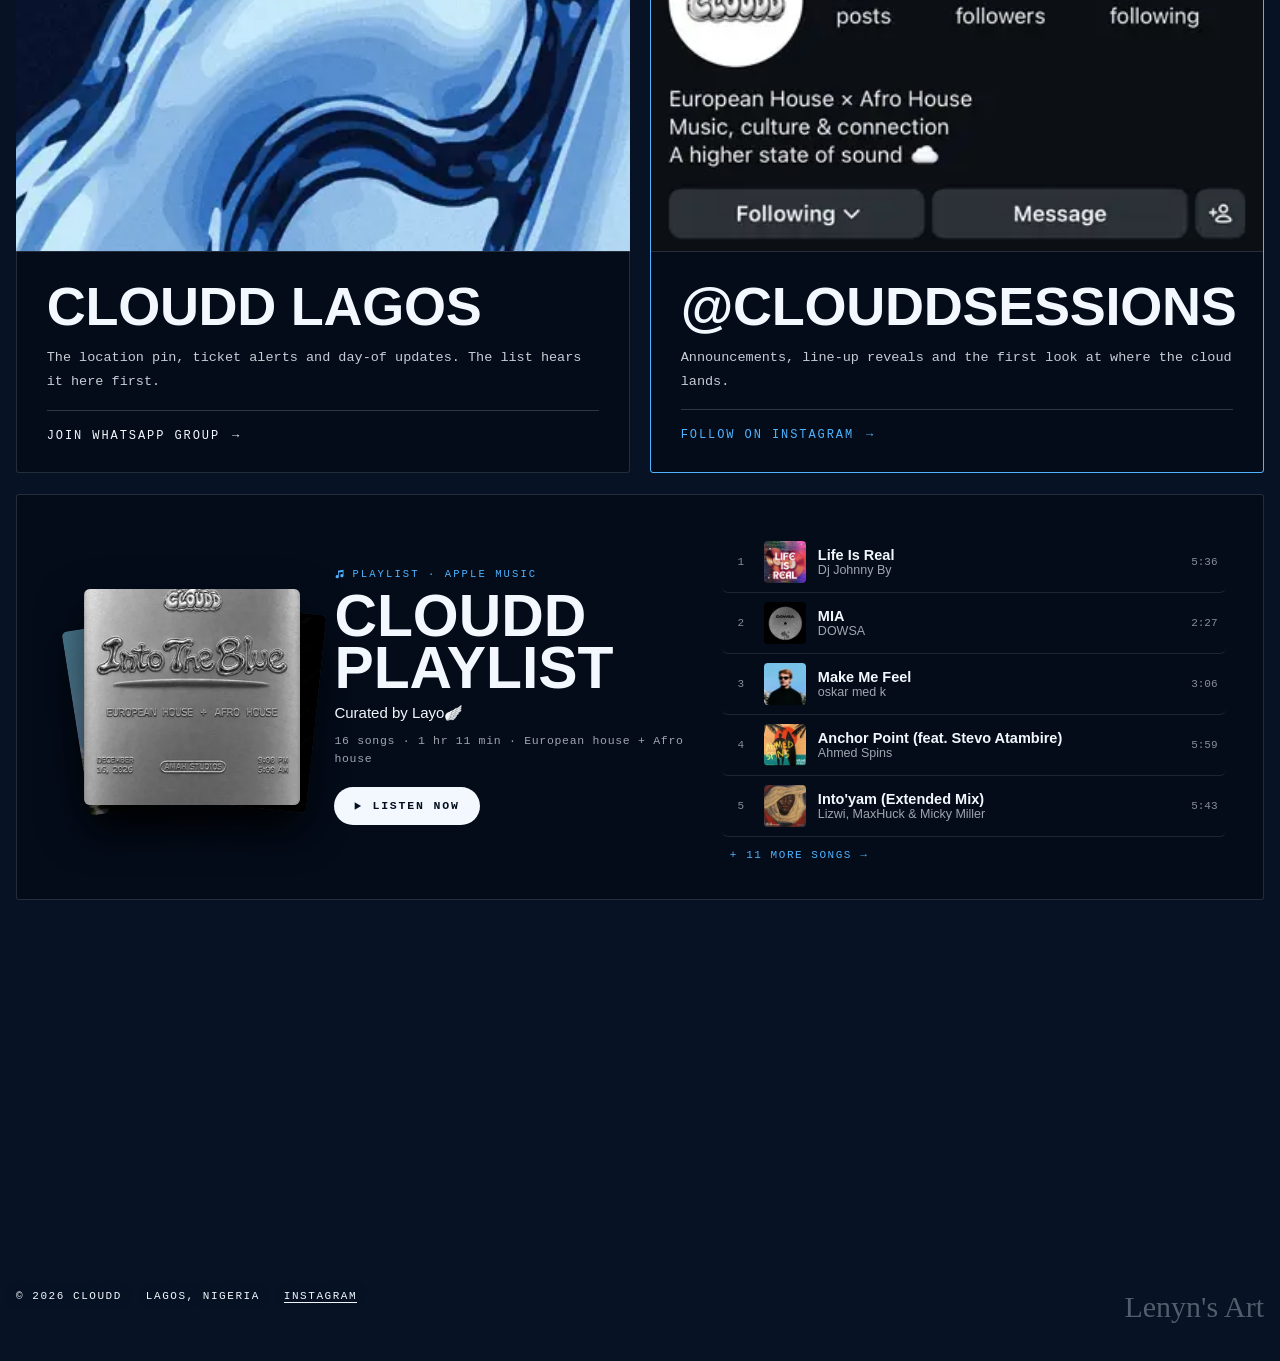
==== commit d0b4b36f: "Playlist card shows the real playlist: cover stack, curator and first songs Full-width row under Wha" ====
--- a/index.html
+++ b/index.html
@@ -1,4 +1,43 @@
-<!doctype html><html><head><meta charset=utf8><meta http-equiv="Content-Security-Policy" content="default-src 'self'; script-src 'self' 'unsafe-inline'; style-src 'self' 'unsafe-inline' https://fonts.googleapis.com; font-src https://fonts.gstatic.com data:; img-src 'self' data: blob: https://bmrhejmutccvjzijuqae.supabase.co; media-src 'self'; connect-src 'self' data: https://bmrhejmutccvjzijuqae.supabase.co; manifest-src 'self'; object-src 'none'; base-uri 'none'; form-action 'none'"><meta name=viewport content="width=device-width,initial-scale=1,viewport-fit=cover"><style>:root{color-scheme:light;box-sizing:border-box;padding-top:env(safe-area-inset-top,0px);padding-bottom:env(safe-area-inset-bottom,0px)}html{scroll-padding-top:env(safe-area-inset-top,0px)}body{margin:0;padding:0;font:14px -apple-system,BlinkMacSystemFont,sans-serif;background:#fff;color:#000}img{max-width:100%}[hidden]:not([hidden=until-found i]){display:none!important}</style></head><body>
+<!doctype html><html><head><meta charset=utf8><meta http-equiv="Content-Security-Policy" content="default-src 'self'; script-src 'self' 'unsafe-inline'; style-src 'self' 'unsafe-inline' https://fonts.googleapis.com; font-src https://fonts.gstatic.com data:; img-src 'self' data: blob: https://bmrhejmutccvjzijuqae.supabase.co; media-src 'self'; connect-src 'self' data: https://bmrhejmutccvjzijuqae.supabase.co; manifest-src 'self'; object-src 'none'; base-uri 'none'; form-action 'none'"><meta name=viewport content="width=device-width,initial-scale=1,viewport-fit=cover"><style>:root{color-scheme:light;box-sizing:border-box;padding-top:env(safe-area-inset-top,0px);padding-bottom:env(safe-area-inset-bottom,0px)}html{scroll-padding-top:env(safe-area-inset-top,0px)}body{margin:0;padding:0;font:14px -apple-system,BlinkMacSystemFont,sans-serif;background:#fff;color:#000}img{max-width:100%}[hidden]:not([hidden=until-found i]){display:none!important}
+/* ---------- playlist: full-width tracklist (Apple Music) ---------- */
+#ch-pl img{height:auto}
+.channels{grid-template-columns:repeat(2,1fr) !important}
+#ch-pl.plc{grid-column:1 / -1 !important;flex-direction:row !important}
+.pc{display:grid !important;grid-template-columns:minmax(200px,280px) minmax(220px,1fr) minmax(300px,1.3fr);gap:clamp(20px,3vw,44px);align-items:center;padding:clamp(22px,3vw,40px) !important}
+.pc-stack{position:relative;display:block;aspect-ratio:1;margin:12px 34px 12px 30px}
+.pc-stack img{position:absolute;inset:0;width:100%;height:100%;object-fit:cover;border-radius:6px;box-shadow:0 20px 44px rgba(0,0,0,.55),inset 0 0 0 1px rgba(255,255,255,.2);transition:transform .7s cubic-bezier(.2,1.2,.3,1)}
+.pc-stack .s3{transform:rotate(-9deg) translate(-12%,4%) scale(.86);filter:brightness(.6)}
+.pc-stack .s2{transform:rotate(6deg) translate(12%,2%) scale(.92);filter:brightness(.75)}
+.pc:hover .pc-stack .s3{transform:rotate(-14deg) translate(-22%,6%) scale(.86)}
+.pc:hover .pc-stack .s2{transform:rotate(11deg) translate(22%,3%) scale(.92)}
+.pc:hover .pc-stack .s1{transform:translateY(-4px)}
+.pc-meta{position:relative;z-index:1;display:grid;gap:10px;justify-items:start;min-width:0}
+.pc-k{display:inline-flex;align-items:center;gap:6px;font-family:var(--f-mono);font-size:10.5px;letter-spacing:.2em;text-transform:uppercase;color:var(--sky)}
+.pc-k svg{width:12px;height:12px}
+.pc-t{font-family:"Archivo",sans-serif;font-weight:900;font-variation-settings:"wdth" 62;text-transform:uppercase;font-size:clamp(36px,4.6vw,64px);line-height:.88}
+.pc-by{font-size:15px}
+.pc-n{font-family:var(--f-mono);font-size:11.5px;letter-spacing:.06em;opacity:.65;line-height:1.6}
+.pc-btn{margin-top:8px;display:inline-flex;align-items:center;gap:8px;padding:12px 20px 12px 16px;border-radius:999px;background:#f2f8fd;color:#04101f;
+  font-family:var(--f-mono);font-size:11.5px;font-weight:600;letter-spacing:.16em;text-transform:uppercase}
+.pc-btn svg{width:14px;height:14px}
+.pc-list{list-style:none;margin:0;padding:0;align-self:stretch;display:flex;flex-direction:column;justify-content:center}
+.pc-row{display:grid;grid-template-columns:22px 42px 1fr auto;gap:12px;align-items:center;padding:9px 8px;border-radius:6px;border-bottom:1px solid rgba(242,248,253,.1);transition:background .2s}
+.pc-row:hover{background:rgba(242,248,253,.07)}
+.pc-row .n{font-family:var(--f-mono);font-size:11px;opacity:.55;text-align:center}
+.pc-row img{width:42px;height:42px;border-radius:4px;object-fit:cover}
+.pc-row .tt{display:grid;min-width:0}
+.pc-row b,.pc-row small{white-space:nowrap;overflow:hidden;text-overflow:ellipsis}
+.pc-row b{font-size:14.5px;font-weight:600}
+.pc-row small{font-size:12.5px;opacity:.65}
+.pc-row .d{font-family:var(--f-mono);font-size:11px;opacity:.55}
+.pc-more .m{display:none}.pc-more{padding:12px 8px 0;font-family:var(--f-mono);font-size:11px;letter-spacing:.14em;text-transform:uppercase;color:var(--sky)}
+.pc-more i{font-style:normal}
+@media (max-width:900px){.pc{grid-template-columns:150px 1fr}.pc-list{grid-column:1 / -1}}
+@media (max-width:600px){.pc{grid-template-columns:110px 1fr;padding:16px !important;gap:16px}.pc-stack{margin:6px}.pc-t{font-size:30px}.pc-n{display:none}
+  .pc-row{grid-template-columns:18px 38px 1fr auto;padding:8px 2px}.pc-row img{width:38px;height:38px}.pc-row:nth-child(n+4){display:none}.pc-more .w{display:none}.pc-more .m{display:inline}
+  .pc .tt b{font-size:13.5px !important}.pc .tt small{font-size:11.5px !important}}
+.pc-stack img{height:100% !important}
+</style></head><body>
 <!--
   Designed & developed by Lenyn's Art / CLOUDD — 2026
   Built with intention. Every line deliberate.
@@ -1107,13 +1146,20 @@
               <span class="cta">Follow on Instagram <i aria-hidden="true">→</i></span>
             </span>
           </a>
-          <a class="chan" id="ch-pl" href="#join" target="_blank" rel="noopener">
-            <span class="media"><img src="img/macro-dd-800.webp" srcset="img/macro-dd-400.webp 400w, img/macro-dd-800.webp 800w" sizes="(max-width:520px) 50vw, (max-width:900px) 100vw, 400px" alt="" loading="lazy" decoding="async" width="800" height="533"><span class="pill"><svg viewBox="0 0 24 24" fill="none" stroke="currentColor" stroke-width="1.8" stroke-linecap="round" aria-hidden="true"><path d="M4 10v4M8 7v10M12 4v16M16 8v8M20 11v2"/></svg>Playlist</span></span>
-            <span class="body">
-              <h4>The CLOUDD sound</h4>
-              <p>European house and Afro house. The running playlist from now until doors.</p>
-              <span class="cta">Listen <i aria-hidden="true">→</i></span>
+          <a class="chan plc pc" id="ch-pl" href="#join" target="_blank" rel="noopener" aria-label="Cloudd playlist by Layo on Apple Music, 16 songs, 1 hour 11 minutes">
+            <span class="pc-stack">
+              <img src="img/pl/s3.webp" alt="" class="s3" width="320" height="320" loading="lazy" decoding="async">
+              <img src="img/pl/s2.webp" alt="" class="s2" width="320" height="320" loading="lazy" decoding="async">
+              <img src="img/pl/cover-560.webp" srcset="img/pl/cover-280.webp 280w, img/pl/cover-560.webp 560w" sizes="(max-width:600px) 110px, 280px" alt="" class="s1" width="560" height="560" loading="lazy" decoding="async">
             </span>
+            <span class="pc-meta">
+              <span class="pc-k"><svg viewBox="0 0 24 24" fill="currentColor" aria-hidden="true"><path d="M19 3.5v11.8a3.2 3.2 0 1 1-1.6-2.8V7.6L9.6 9.2v8.1a3.2 3.2 0 1 1-1.6-2.8V5.7Z"/></svg>Playlist · Apple Music</span>
+              <span class="pc-t">Cloudd playlist</span>
+              <span class="pc-by">Curated by Layo🪽</span>
+              <span class="pc-n">16 songs · 1 hr 11 min · European house + Afro house</span>
+              <span class="pc-btn"><svg viewBox="0 0 24 24" fill="currentColor" aria-hidden="true"><path d="M8 5.5v13l11-6.5z"/></svg>Listen now</span>
+            </span>
+            <ol class="pc-list"><li class="pc-row"><span class="n">1</span><img src="img/pl/t1.webp" alt="" width="96" height="96" loading="lazy" decoding="async"><span class="tt"><b>Life Is Real</b><small>Dj Johnny By</small></span><span class="d">5:36</span></li><li class="pc-row"><span class="n">2</span><img src="img/pl/t2.webp" alt="" width="96" height="96" loading="lazy" decoding="async"><span class="tt"><b>MIA</b><small>DOWSA</small></span><span class="d">2:27</span></li><li class="pc-row"><span class="n">3</span><img src="img/pl/t3.webp" alt="" width="96" height="96" loading="lazy" decoding="async"><span class="tt"><b>Make Me Feel</b><small>oskar med k</small></span><span class="d">3:06</span></li><li class="pc-row"><span class="n">4</span><img src="img/pl/t4.webp" alt="" width="96" height="96" loading="lazy" decoding="async"><span class="tt"><b>Anchor Point (feat. Stevo Atambire)</b><small>Ahmed Spins</small></span><span class="d">5:59</span></li><li class="pc-row"><span class="n">5</span><img src="img/pl/t5.webp" alt="" width="96" height="96" loading="lazy" decoding="async"><span class="tt"><b>Into&#x27;yam (Extended Mix)</b><small>Lizwi, MaxHuck &amp; Micky Miller</small></span><span class="d">5:43</span></li><li class="pc-more">+ <span class="w">11</span><span class="m">13</span> more songs <i aria-hidden="true">→</i></li></ol>
           </a>
         </div>
       </div>
@@ -1247,7 +1293,7 @@
   .forEach(([id, url, soon]) => {
     const el = document.getElementById(id);
     if (url) { el.href = url; }
-    else { el.classList.add("soon"); el.removeAttribute("target"); el.querySelector(".cta").innerHTML = soon; }
+    else { el.classList.add("soon"); el.removeAttribute("target"); const c = el.querySelector(".cta"); if (c) c.innerHTML = soon; }
   });
 
 /* dock appears once the hero button scrolls away, hides while the form is on screen */
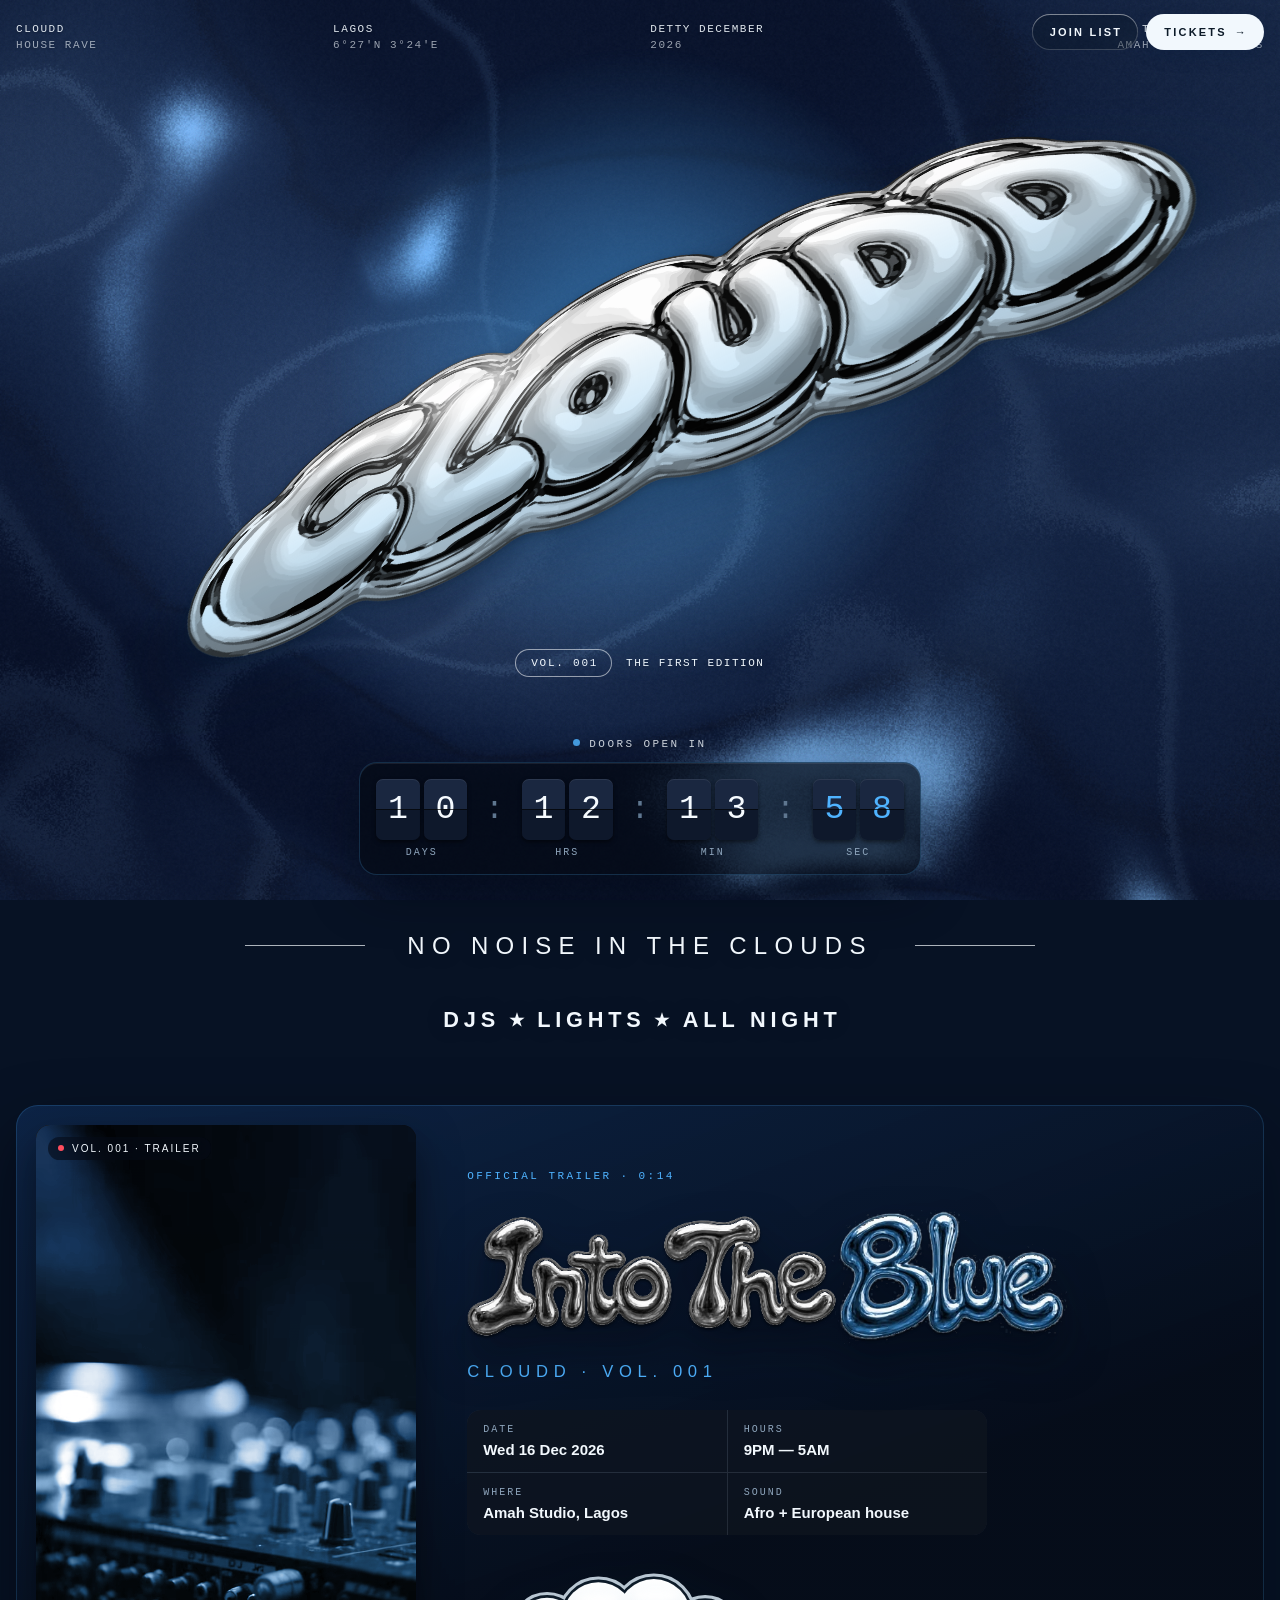
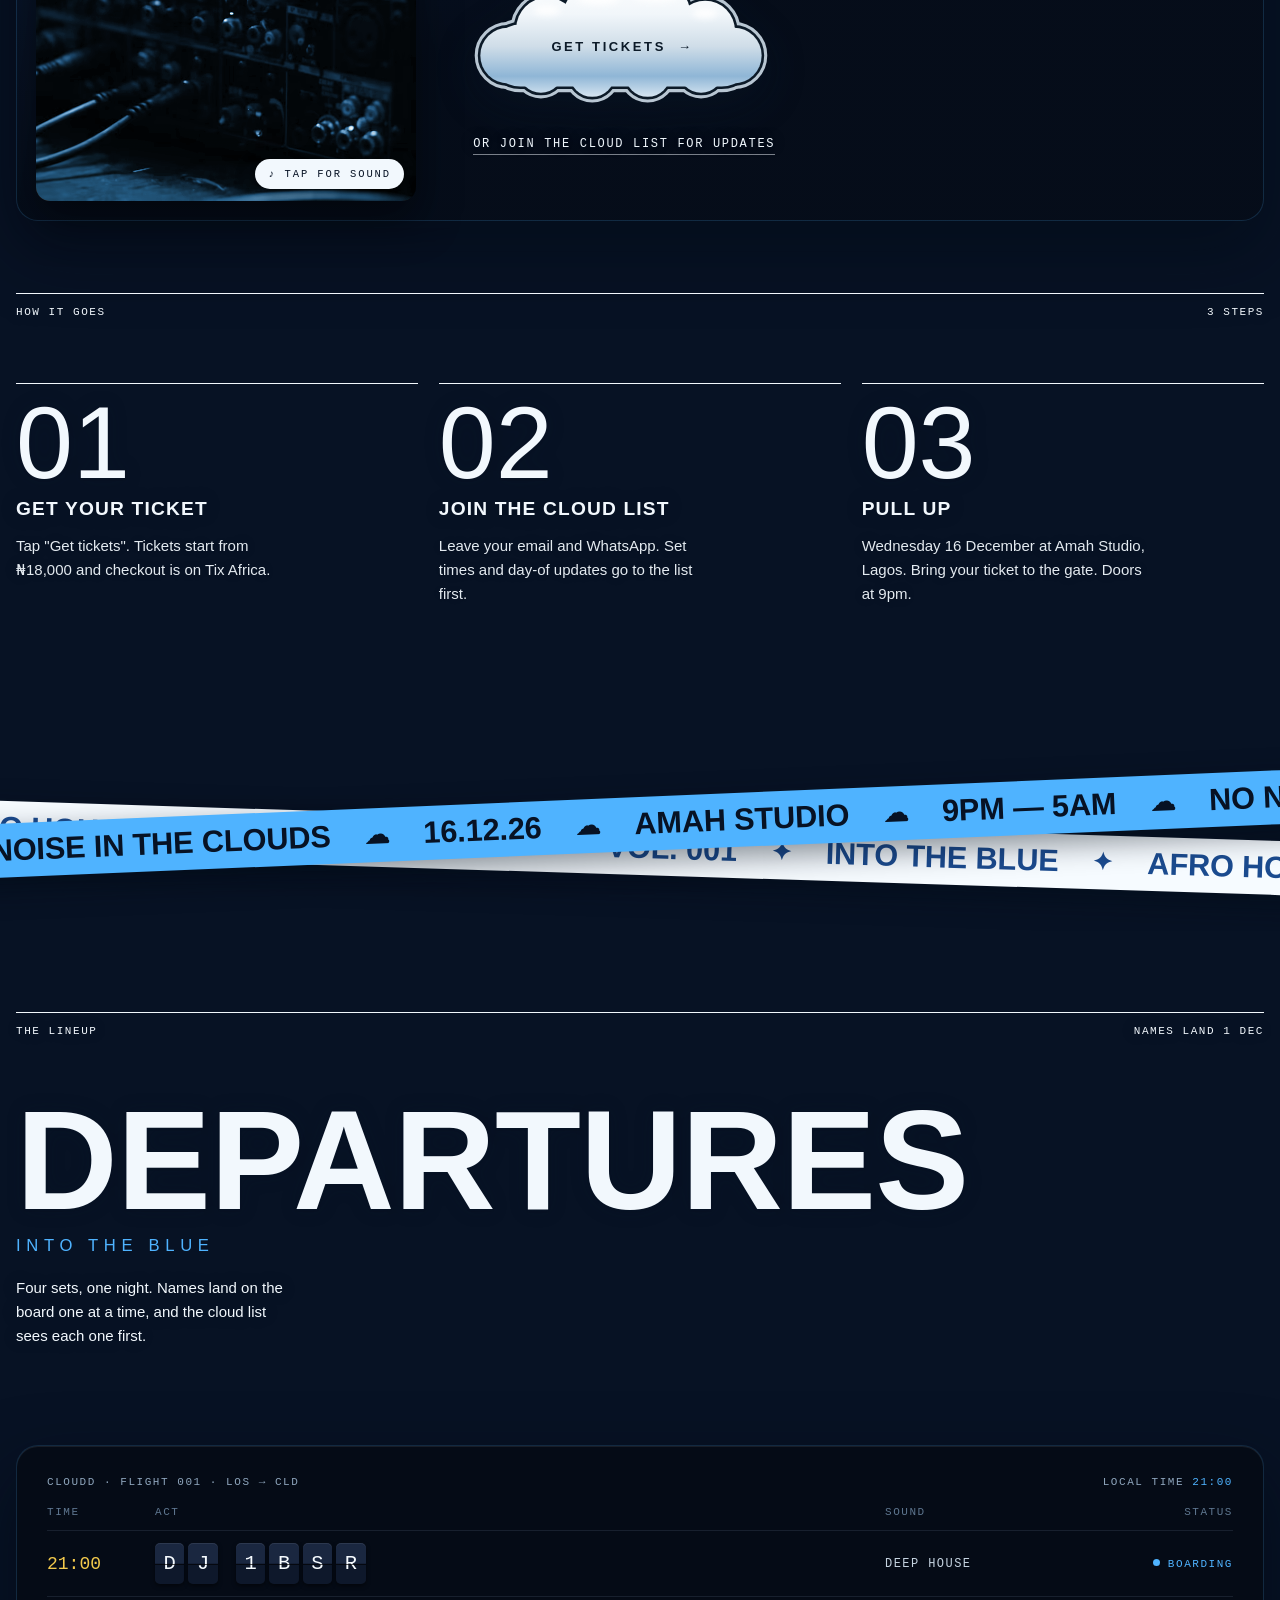
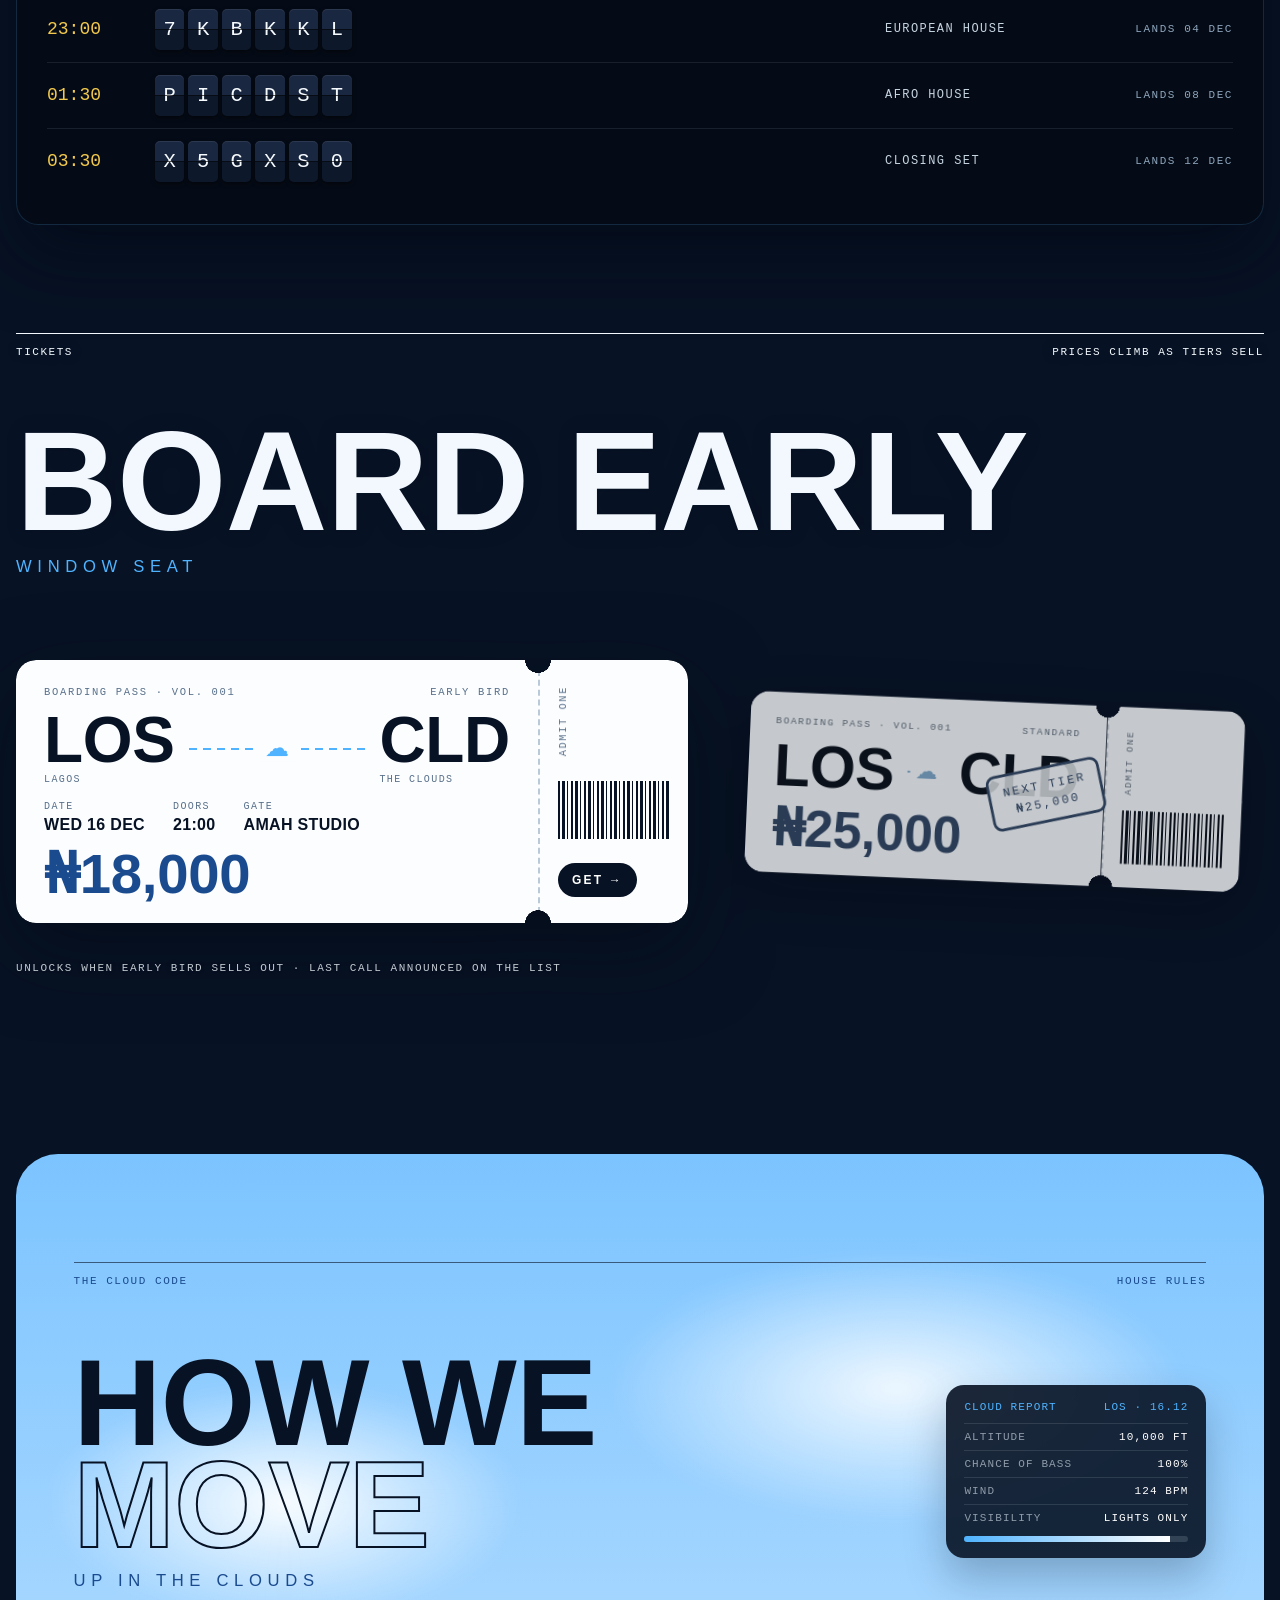
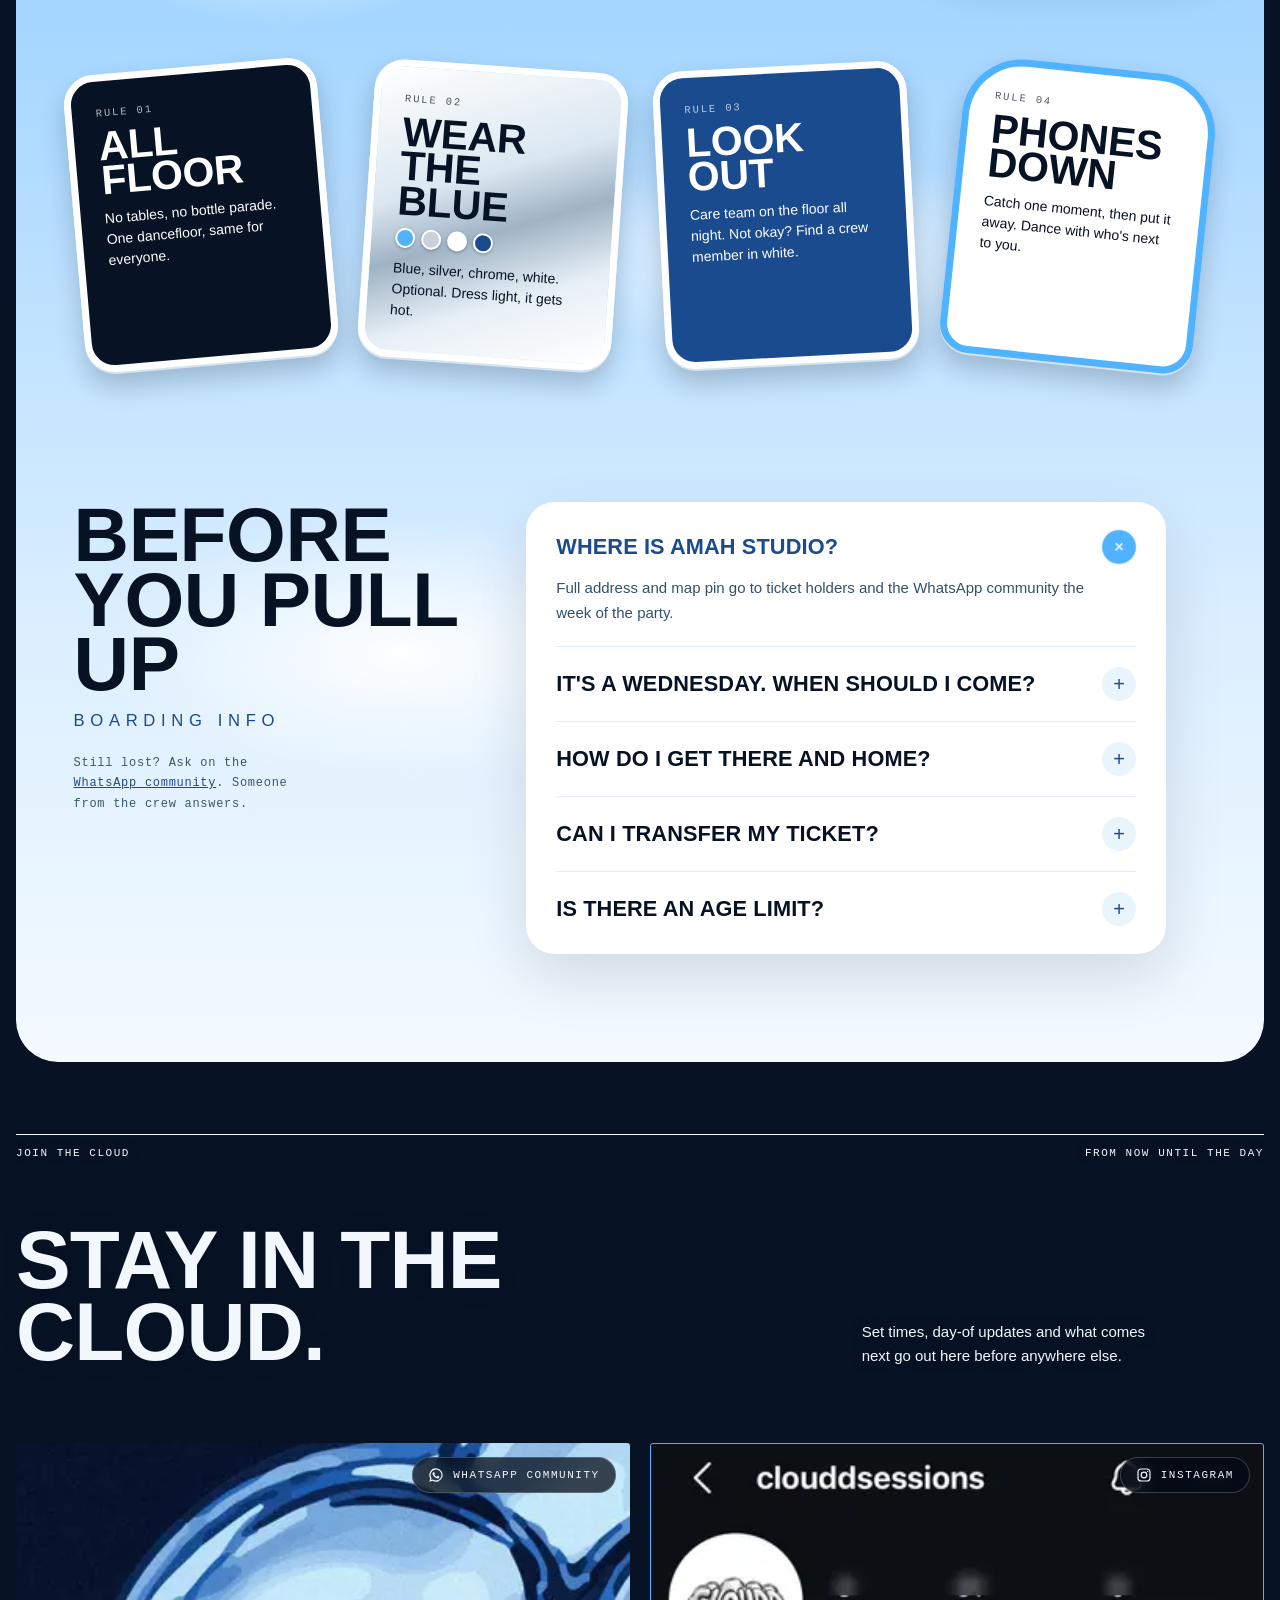
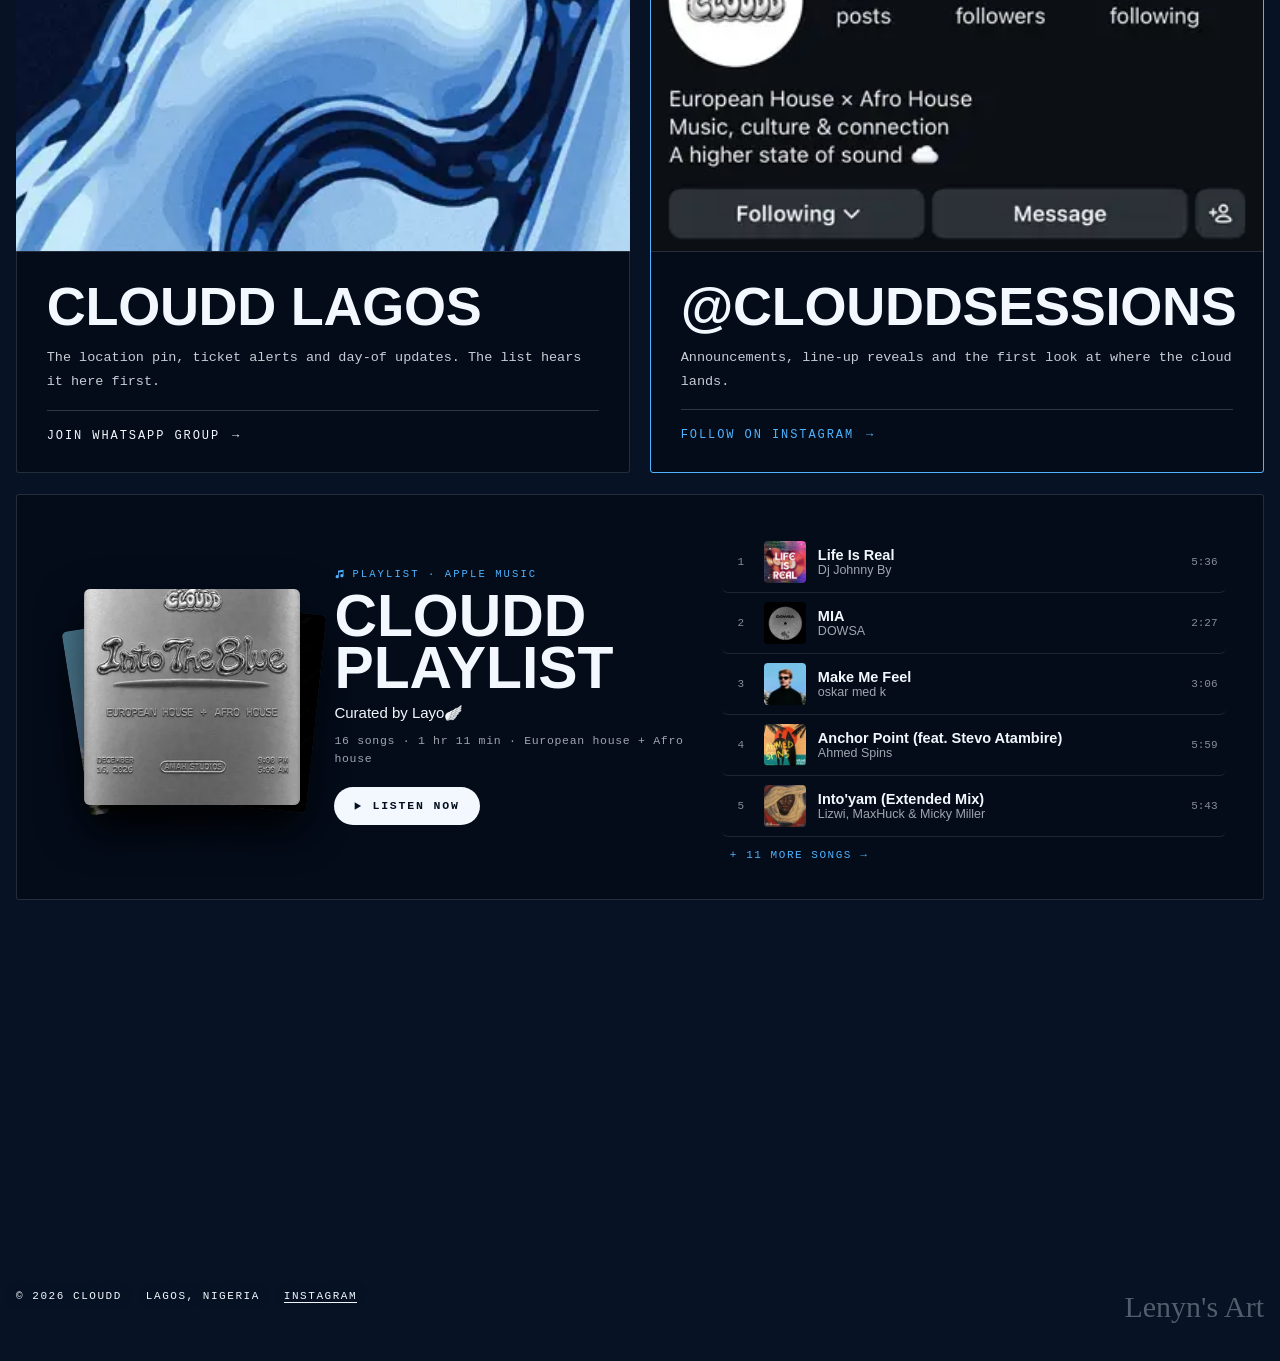
==== commit 21d4dac0: "Ticket pop-up title uses the chrome Into The Blue wordmark Co-Authored-By: Claude Opus 5.5 <noreply@" ====
--- a/index.html
+++ b/index.html
@@ -37,6 +37,10 @@
   .pc-row{grid-template-columns:18px 38px 1fr auto;padding:8px 2px}.pc-row img{width:38px;height:38px}.pc-row:nth-child(n+4){display:none}.pc-more .w{display:none}.pc-more .m{display:inline}
   .pc .tt b{font-size:13.5px !important}.pc .tt small{font-size:11.5px !important}}
 .pc-stack img{height:100% !important}
+
+/* ticket pop-up title: the chrome Into The Blue wordmark */
+.pop h2.tk-itb{white-space:normal;padding-right:36px;margin:4px 0 6px;line-height:0}
+.tk-itb img{display:block;width:min(100%,440px);height:auto;filter:drop-shadow(0 1px 0 rgba(4,16,31,.55)) drop-shadow(0 10px 14px rgba(4,16,31,.28))}
 </style></head><body>
 <!--
   Designed & developed by Lenyn's Art / CLOUDD — 2026
@@ -1233,7 +1237,7 @@
       <button class="sheet-x" id="tk-x" type="button" aria-label="Close">×</button>
       <div class="tk">
         <span class="mono tagline">Tickets · Vol. 001</span>
-        <h2 id="tk-h"><span>Into the blue</span></h2>
+        <h2 id="tk-h" class="tk-itb"><img src="into-the-blue.webp" alt="Into the Blue" width="858" height="191" decoding="async"></h2>
         <p class="tk-when mono"><span id="tk-date"></span><span id="tk-time"></span><span id="tk-place"></span></p>
         <a class="tier" id="tk-card" href="#" target="_blank" rel="noopener">
           <span class="t-name">Tickets</span>
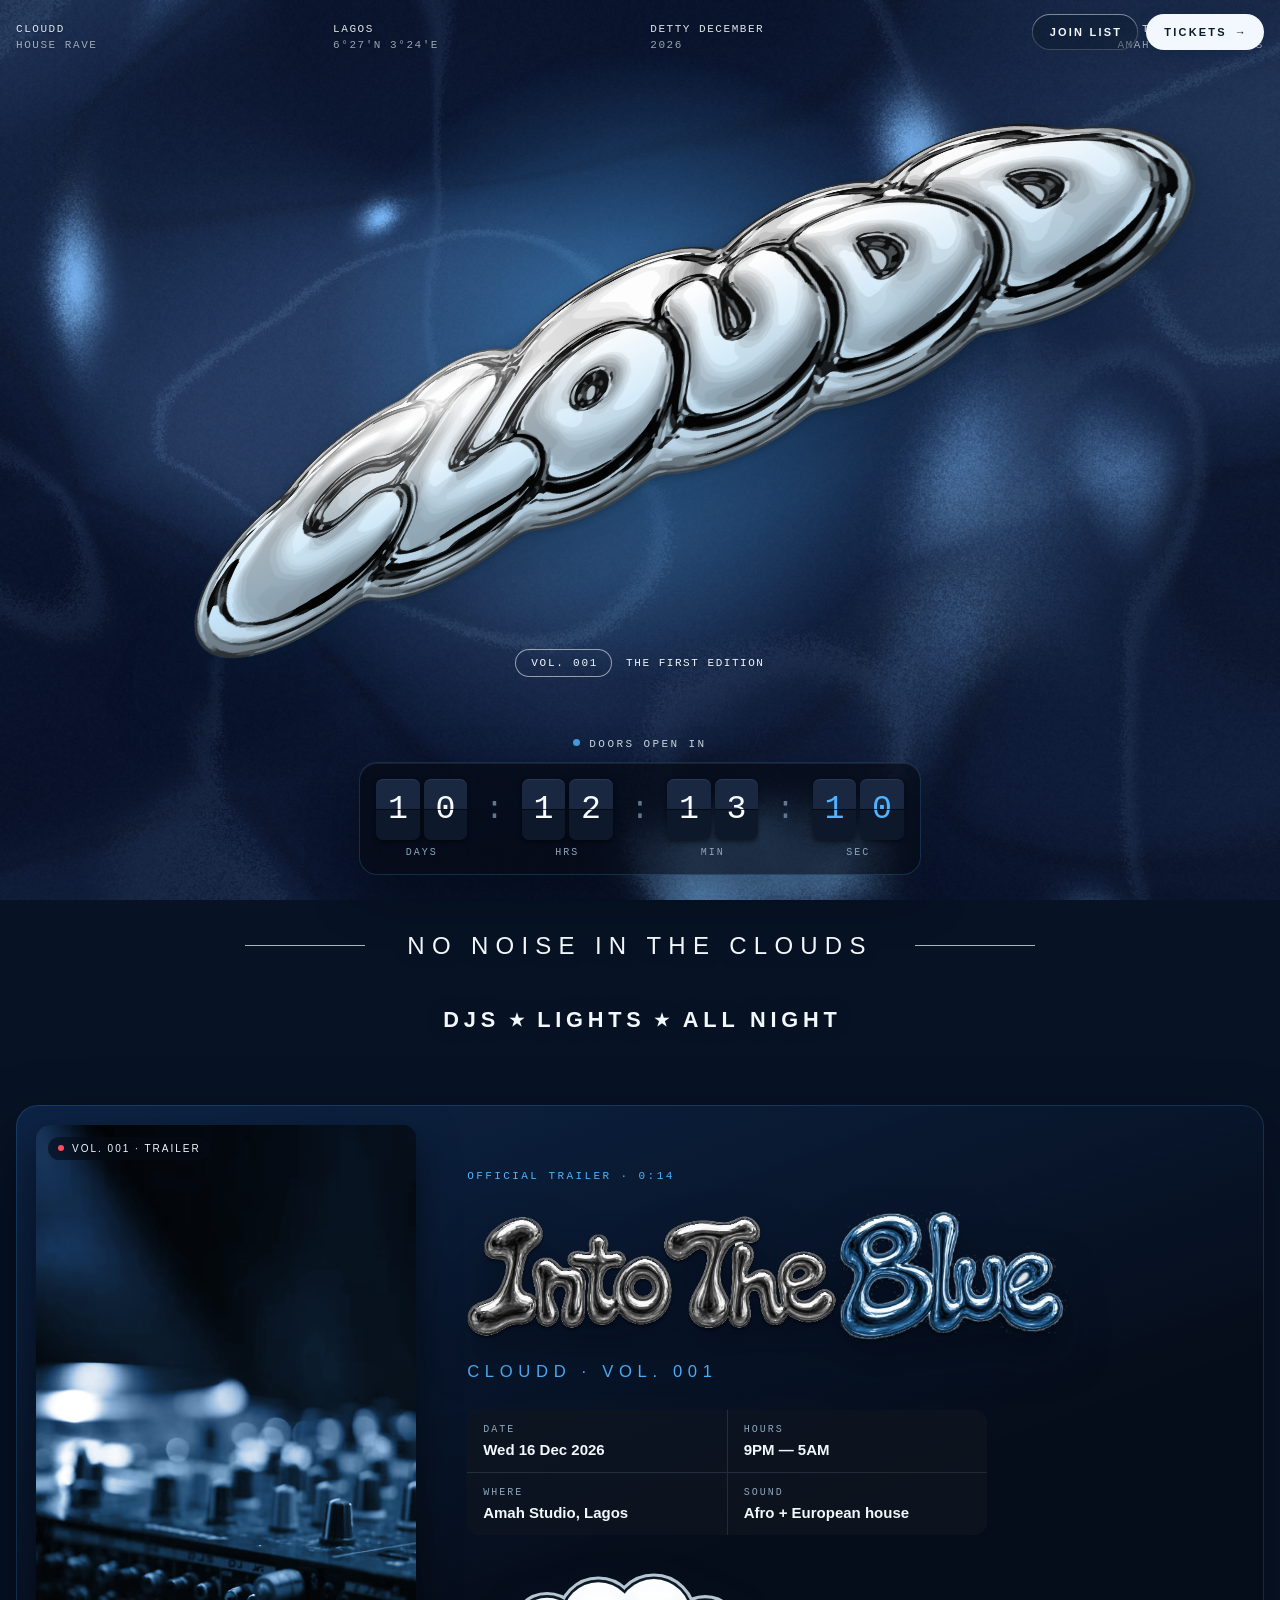
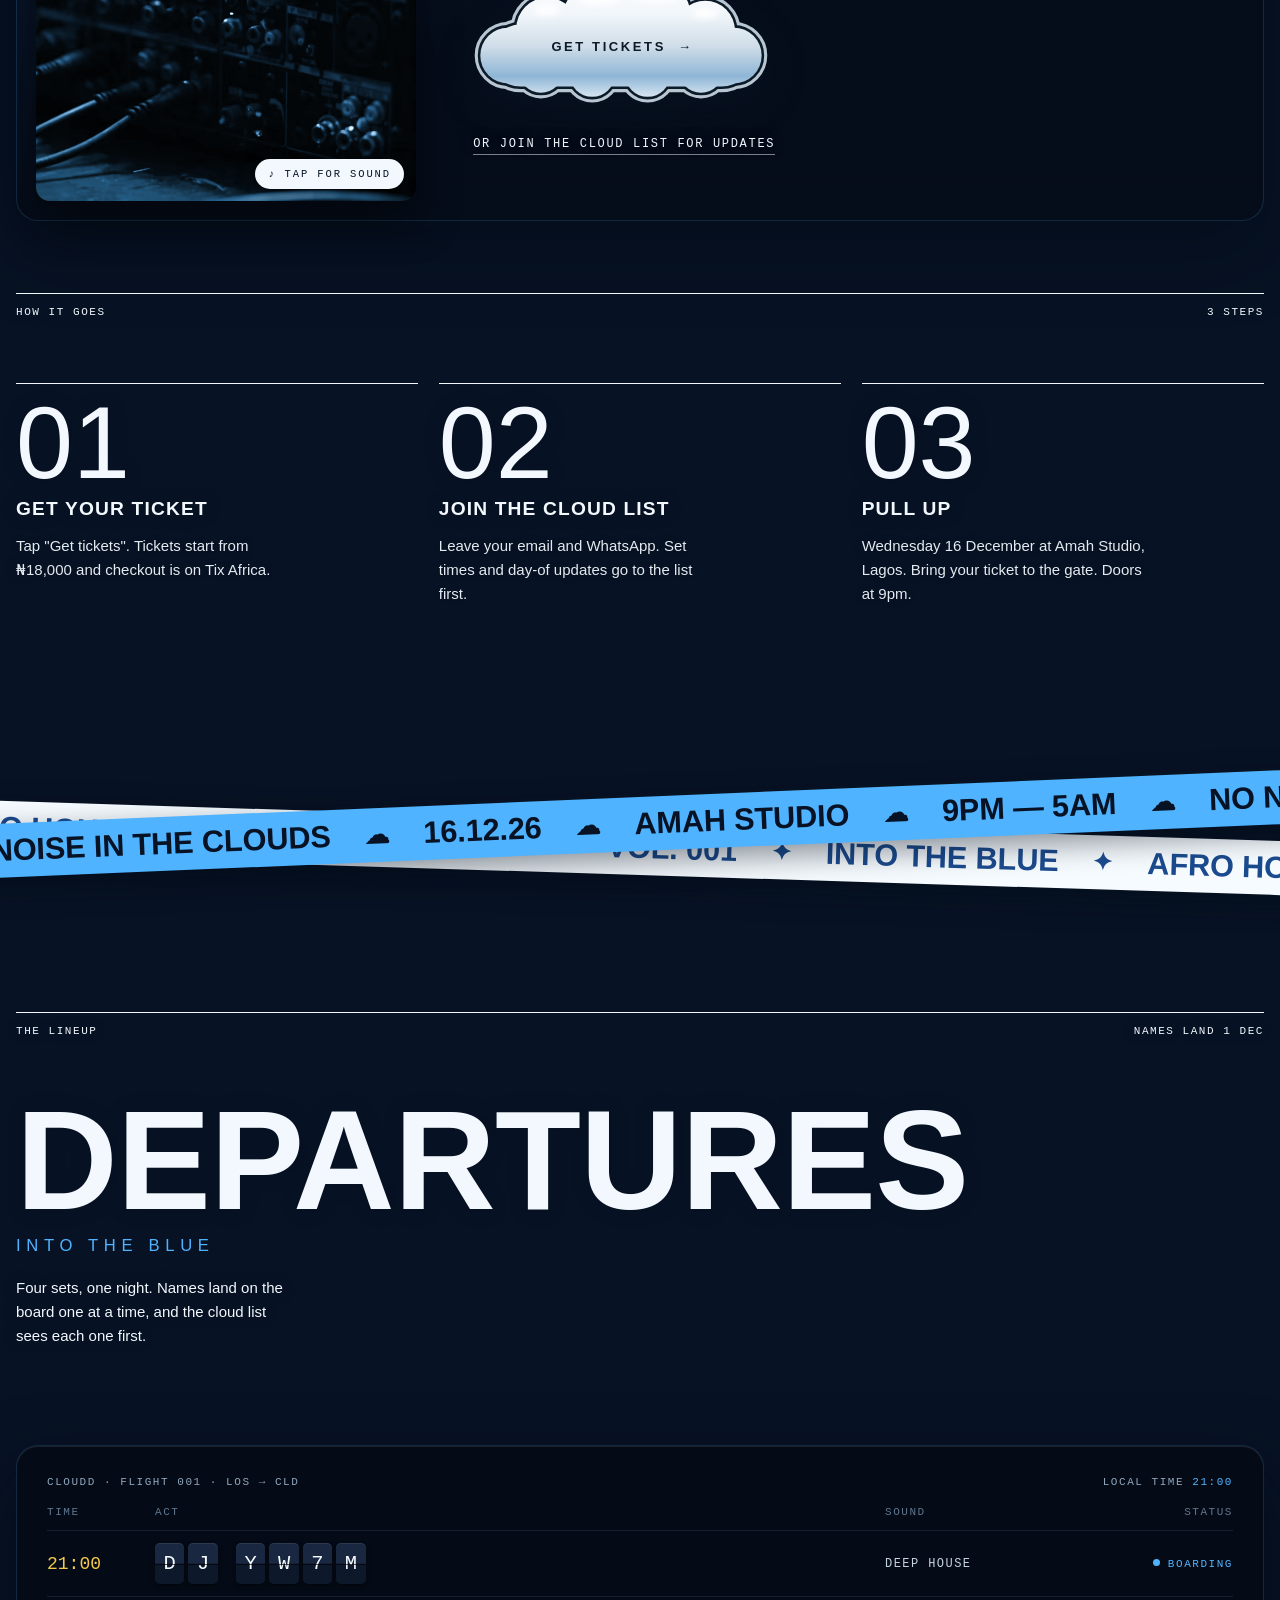
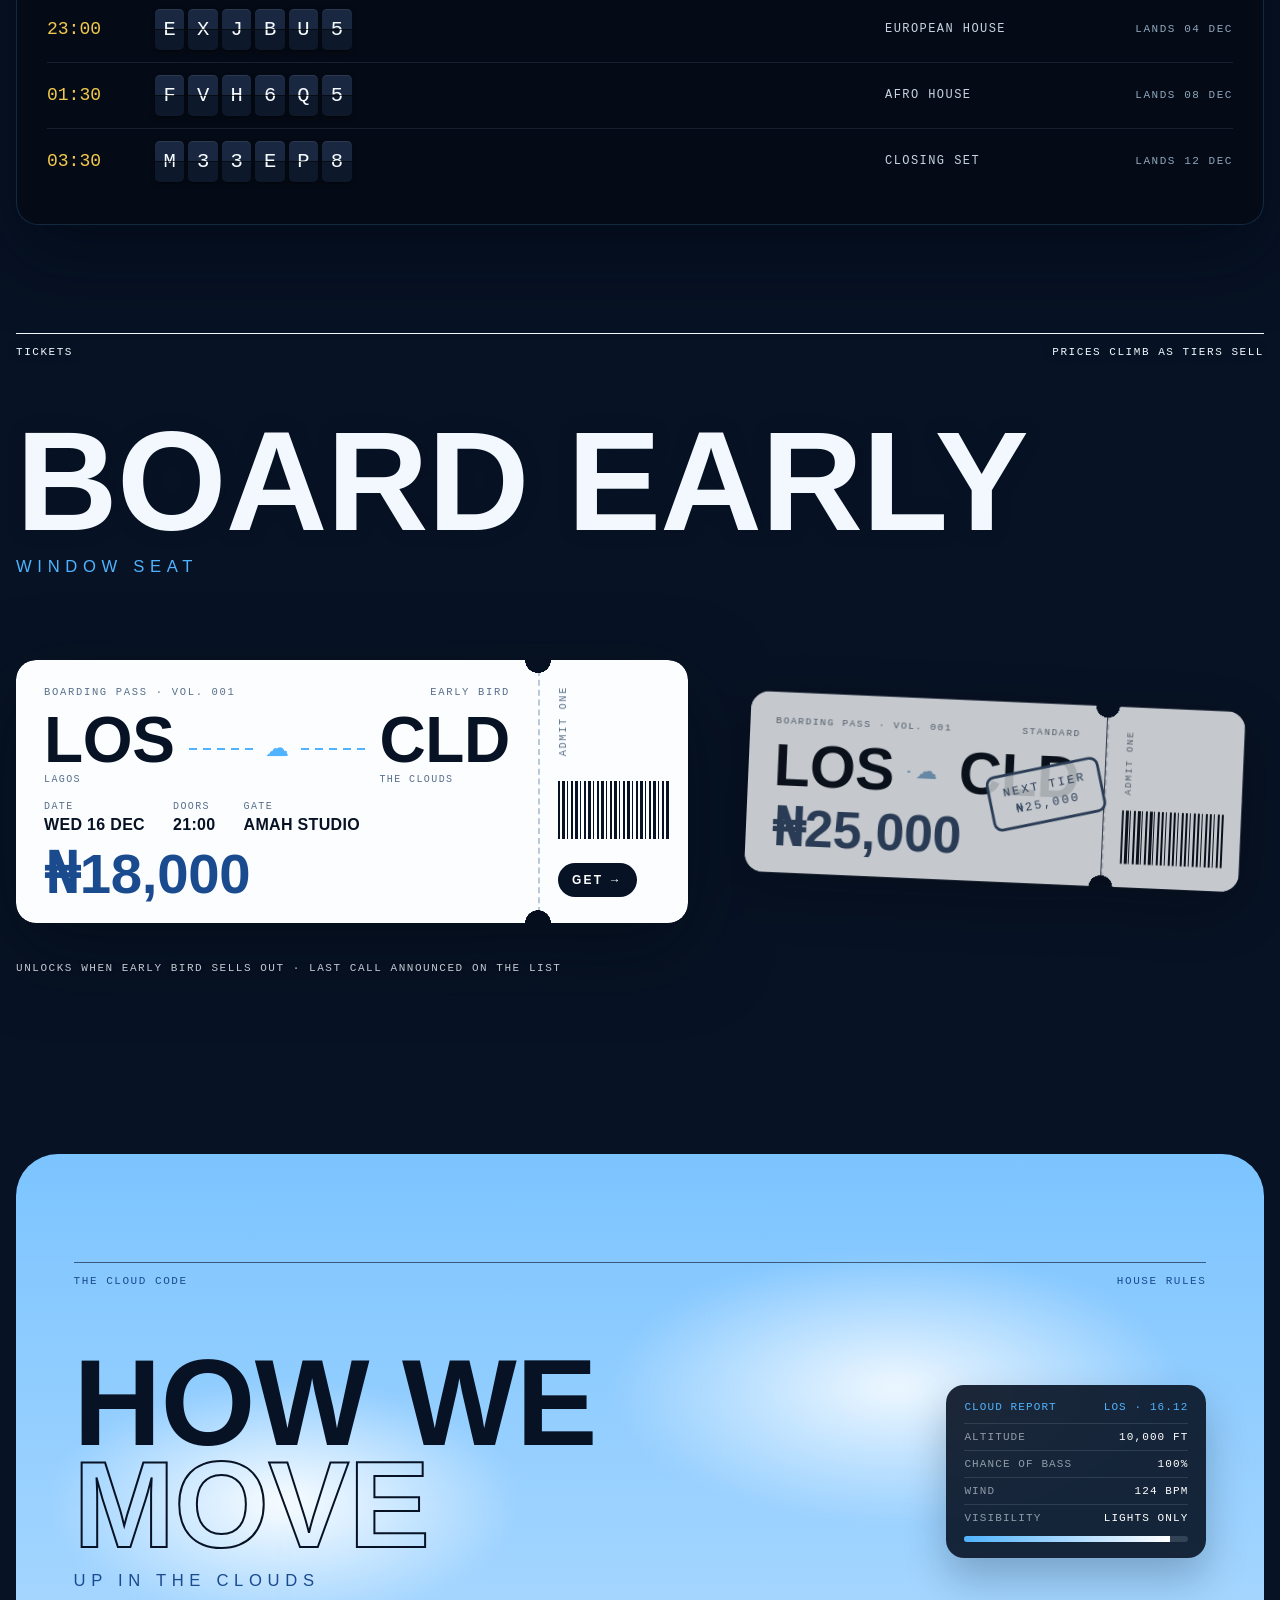
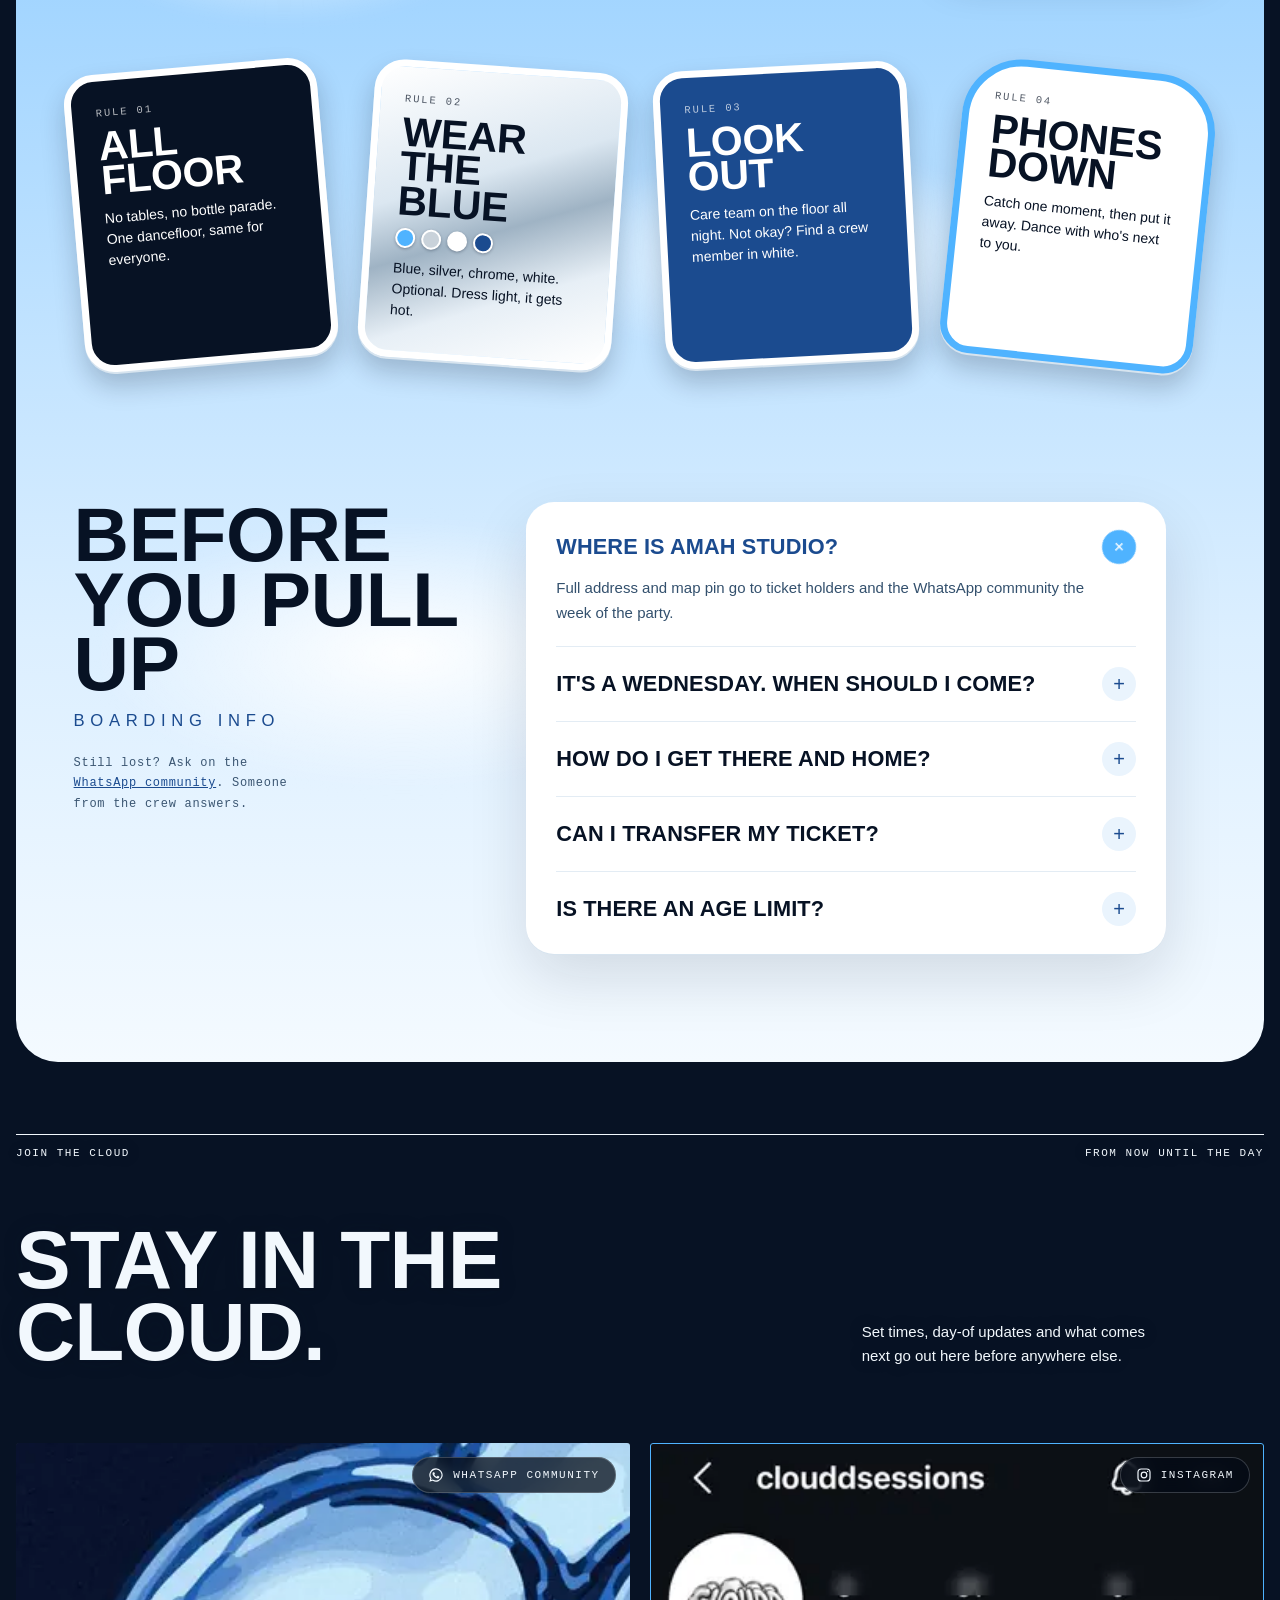
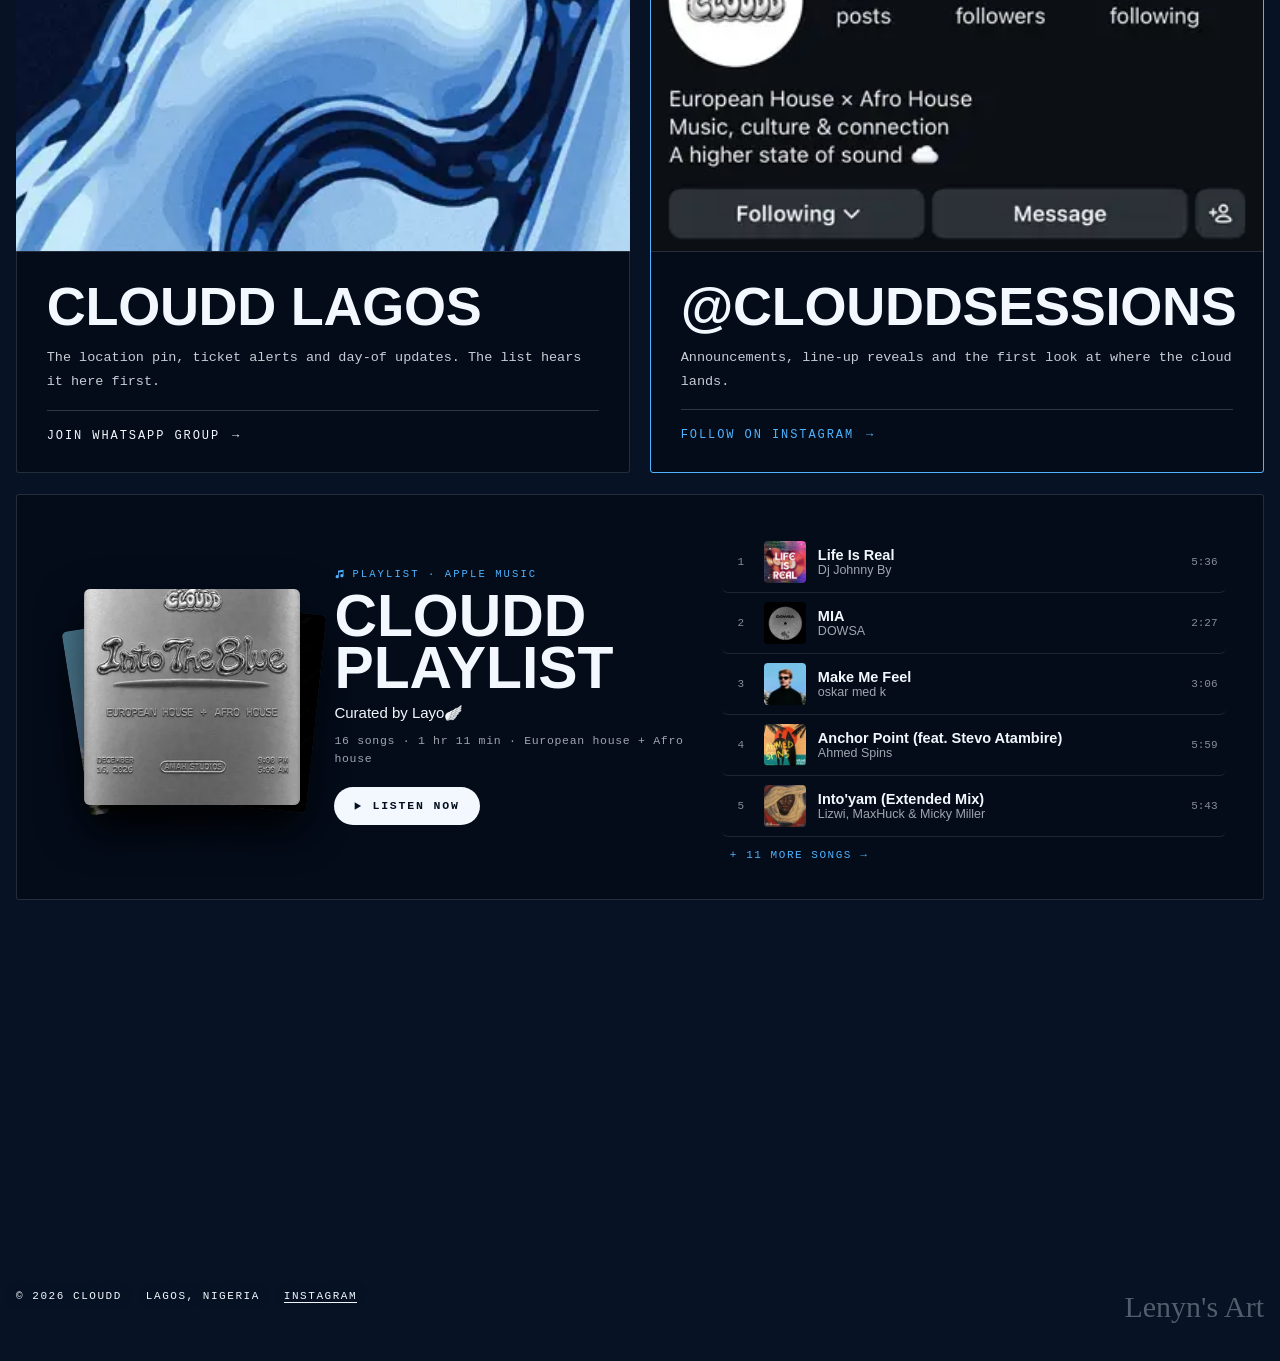
==== commit 23f9741f: "Link previews and favicon: real head, new share card, CLOUDD logo icons - The share tags, title and " ====
--- a/index.html
+++ b/index.html
@@ -1,4 +1,40 @@
-<!doctype html><html><head><meta charset=utf8><meta http-equiv="Content-Security-Policy" content="default-src 'self'; script-src 'self' 'unsafe-inline'; style-src 'self' 'unsafe-inline' https://fonts.googleapis.com; font-src https://fonts.gstatic.com data:; img-src 'self' data: blob: https://bmrhejmutccvjzijuqae.supabase.co; media-src 'self'; connect-src 'self' data: https://bmrhejmutccvjzijuqae.supabase.co; manifest-src 'self'; object-src 'none'; base-uri 'none'; form-action 'none'"><meta name=viewport content="width=device-width,initial-scale=1,viewport-fit=cover"><style>:root{color-scheme:light;box-sizing:border-box;padding-top:env(safe-area-inset-top,0px);padding-bottom:env(safe-area-inset-bottom,0px)}html{scroll-padding-top:env(safe-area-inset-top,0px)}body{margin:0;padding:0;font:14px -apple-system,BlinkMacSystemFont,sans-serif;background:#fff;color:#000}img{max-width:100%}[hidden]:not([hidden=until-found i]){display:none!important}
+<!doctype html>
+<html lang="en">
+<head>
+<meta charset="utf-8">
+<meta http-equiv="Content-Security-Policy" content="default-src 'self'; script-src 'self' 'unsafe-inline'; style-src 'self' 'unsafe-inline' https://fonts.googleapis.com; font-src https://fonts.gstatic.com data:; img-src 'self' data: blob: https://bmrhejmutccvjzijuqae.supabase.co; media-src 'self'; connect-src 'self' data: https://bmrhejmutccvjzijuqae.supabase.co; manifest-src 'self'; object-src 'none'; base-uri 'none'; form-action 'none'">
+<meta name="viewport" content="width=device-width, initial-scale=1, viewport-fit=cover">
+<title>CLOUDD - Into The Blue</title>
+<meta name="description" content="A European house and Afro house rave in Lagos. Wed 16 December 2026, 9PM — 5AM at Amah Studio. Tickets on sale now.">
+<link rel="canonical" href="https://clouddsessions.com/">
+<meta property="og:type" content="website">
+<meta property="og:site_name" content="CLOUDD">
+<meta property="og:url" content="https://clouddsessions.com/">
+<meta property="og:title" content="CLOUDD - Into The Blue">
+<meta property="og:description" content="A European house and Afro house rave in Lagos. Wed 16 December 2026, 9PM — 5AM at Amah Studio. Tickets on sale now.">
+<meta property="og:image" content="https://clouddsessions.com/og-image.jpg">
+<meta property="og:image:secure_url" content="https://clouddsessions.com/og-image.jpg">
+<meta property="og:image:type" content="image/jpeg">
+<meta property="og:image:width" content="1200">
+<meta property="og:image:height" content="630">
+<meta property="og:image:alt" content="CLOUDD chrome logo with Into The Blue, Vol. 001, Wed 16 Dec 2026, 9PM to 5AM, Amah Studio, Lagos">
+<meta property="og:locale" content="en_NG">
+<meta name="twitter:card" content="summary_large_image">
+<meta name="twitter:title" content="CLOUDD - Into The Blue">
+<meta name="twitter:description" content="A European house and Afro house rave in Lagos. Wed 16 December 2026, 9PM — 5AM at Amah Studio. Tickets on sale now.">
+<meta name="twitter:image" content="https://clouddsessions.com/og-image.jpg">
+<meta name="theme-color" content="#071224">
+<meta name="apple-mobile-web-app-title" content="CLOUDD">
+<link rel="icon" href="favicon.ico" sizes="16x16 32x32 48x48">
+<link rel="icon" href="favicon-32.png" sizes="32x32" type="image/png">
+<link rel="icon" href="favicon-16.png" sizes="16x16" type="image/png">
+<link rel="icon" href="favicon-96.png" sizes="96x96" type="image/png">
+<link rel="apple-touch-icon" href="apple-touch-icon.png" sizes="180x180">
+<link rel="manifest" href="site.webmanifest">
+<link rel="preconnect" href="https://fonts.googleapis.com">
+<link rel="preconnect" href="https://fonts.gstatic.com" crossorigin>
+<link rel="stylesheet" href="https://fonts.googleapis.com/css2?family=Archivo:wdth,wght@62..125,300..900&family=JetBrains+Mono:wght@400;500&family=Sacramento&display=swap">
+<style>:root{color-scheme:light;box-sizing:border-box;padding-top:env(safe-area-inset-top,0px);padding-bottom:env(safe-area-inset-bottom,0px)}html{scroll-padding-top:env(safe-area-inset-top,0px)}body{margin:0;padding:0;font:14px -apple-system,BlinkMacSystemFont,sans-serif;background:#fff;color:#000}img{max-width:100%}[hidden]:not([hidden=until-found i]){display:none!important}
 /* ---------- playlist: full-width tracklist (Apple Music) ---------- */
 #ch-pl img{height:auto}
 .channels{grid-template-columns:repeat(2,1fr) !important}
@@ -41,34 +77,7 @@
 /* ticket pop-up title: the chrome Into The Blue wordmark */
 .pop h2.tk-itb{white-space:normal;padding-right:36px;margin:4px 0 6px;line-height:0}
 .tk-itb img{display:block;width:min(100%,440px);height:auto;filter:drop-shadow(0 1px 0 rgba(4,16,31,.55)) drop-shadow(0 10px 14px rgba(4,16,31,.28))}
-</style></head><body>
-<!--
-  Designed & developed by Lenyn's Art / CLOUDD — 2026
-  Built with intention. Every line deliberate.
--->
-<meta charset="utf-8">
-<meta name="viewport" content="width=device-width, initial-scale=1, viewport-fit=cover">
-<title>CLOUDD RSVP</title>
-<meta name="claude:viewport-fit-sides" content="cover">
-<meta name="description" content="CLOUDD — a European house and Afro house rave in Lagos. Wed 16 December 2026, Amah Studio. Tickets on sale now.">
-<meta property="og:title" content="CLOUDD — Get on the list">
-<meta property="og:description" content="A European house and Afro house rave in Lagos. Wed 16 December 2026, Amah Studio. Tickets on sale now.">
-<meta property="og:url" content="https://clouddsessions.com/">
-<meta property="og:type" content="website">
-<meta property="og:image" content="https://clouddsessions.com/og-image.jpg">
-<meta property="og:image:width" content="1200">
-<meta property="og:image:height" content="630">
-<meta name="twitter:card" content="summary_large_image">
-<meta name="theme-color" content="#071224">
-<link rel="icon" href="favicon.ico" sizes="32x32">
-<link rel="icon" href="favicon.svg" type="image/svg+xml">
-<link rel="icon" href="favicon-16.png" sizes="16x16" type="image/png">
-<link rel="icon" href="favicon-32.png" sizes="32x32" type="image/png">
-<link rel="apple-touch-icon" href="apple-touch-icon.png">
-<link rel="manifest" href="site.webmanifest">
-<link rel="preconnect" href="https://fonts.googleapis.com">
-<link rel="preconnect" href="https://fonts.gstatic.com" crossorigin>
-<link rel="stylesheet" href="https://fonts.googleapis.com/css2?family=Archivo:wdth,wght@62..125,300..900&family=JetBrains+Mono:wght@400;500&family=Sacramento&display=swap">
+</style>
 <style>
 /* Layout: Müller-Brockmann 12-column modular grid, etched into liquid chrome.
    The page is a sheet of foil reflecting a Lagos December sky; the cursor is the sun. */
@@ -945,7 +954,12 @@
 @media (max-width:520px){.cd-colon{display:none}.cd-row{gap:8px;padding:10px}.cd-g .tl span{width:29px;height:42px;font-size:22px}.cd-g .tl{gap:3px}}
 @media (prefers-reduced-motion:reduce){.tape .run,.dj::before,.paper::before,.alt i{animation:none}}
 </style>
-
+</head>
+<body>
+<!--
+  Designed & developed by Lenyn's Art / CLOUDD — 2026
+  Built with intention. Every line deliberate.
+-->
 <script>if(!matchMedia("(prefers-reduced-motion: reduce)").matches)document.documentElement.classList.add("intro");</script>
 <canvas id="chrome" aria-hidden="true"></canvas>
 <div class="grain" aria-hidden="true"></div>
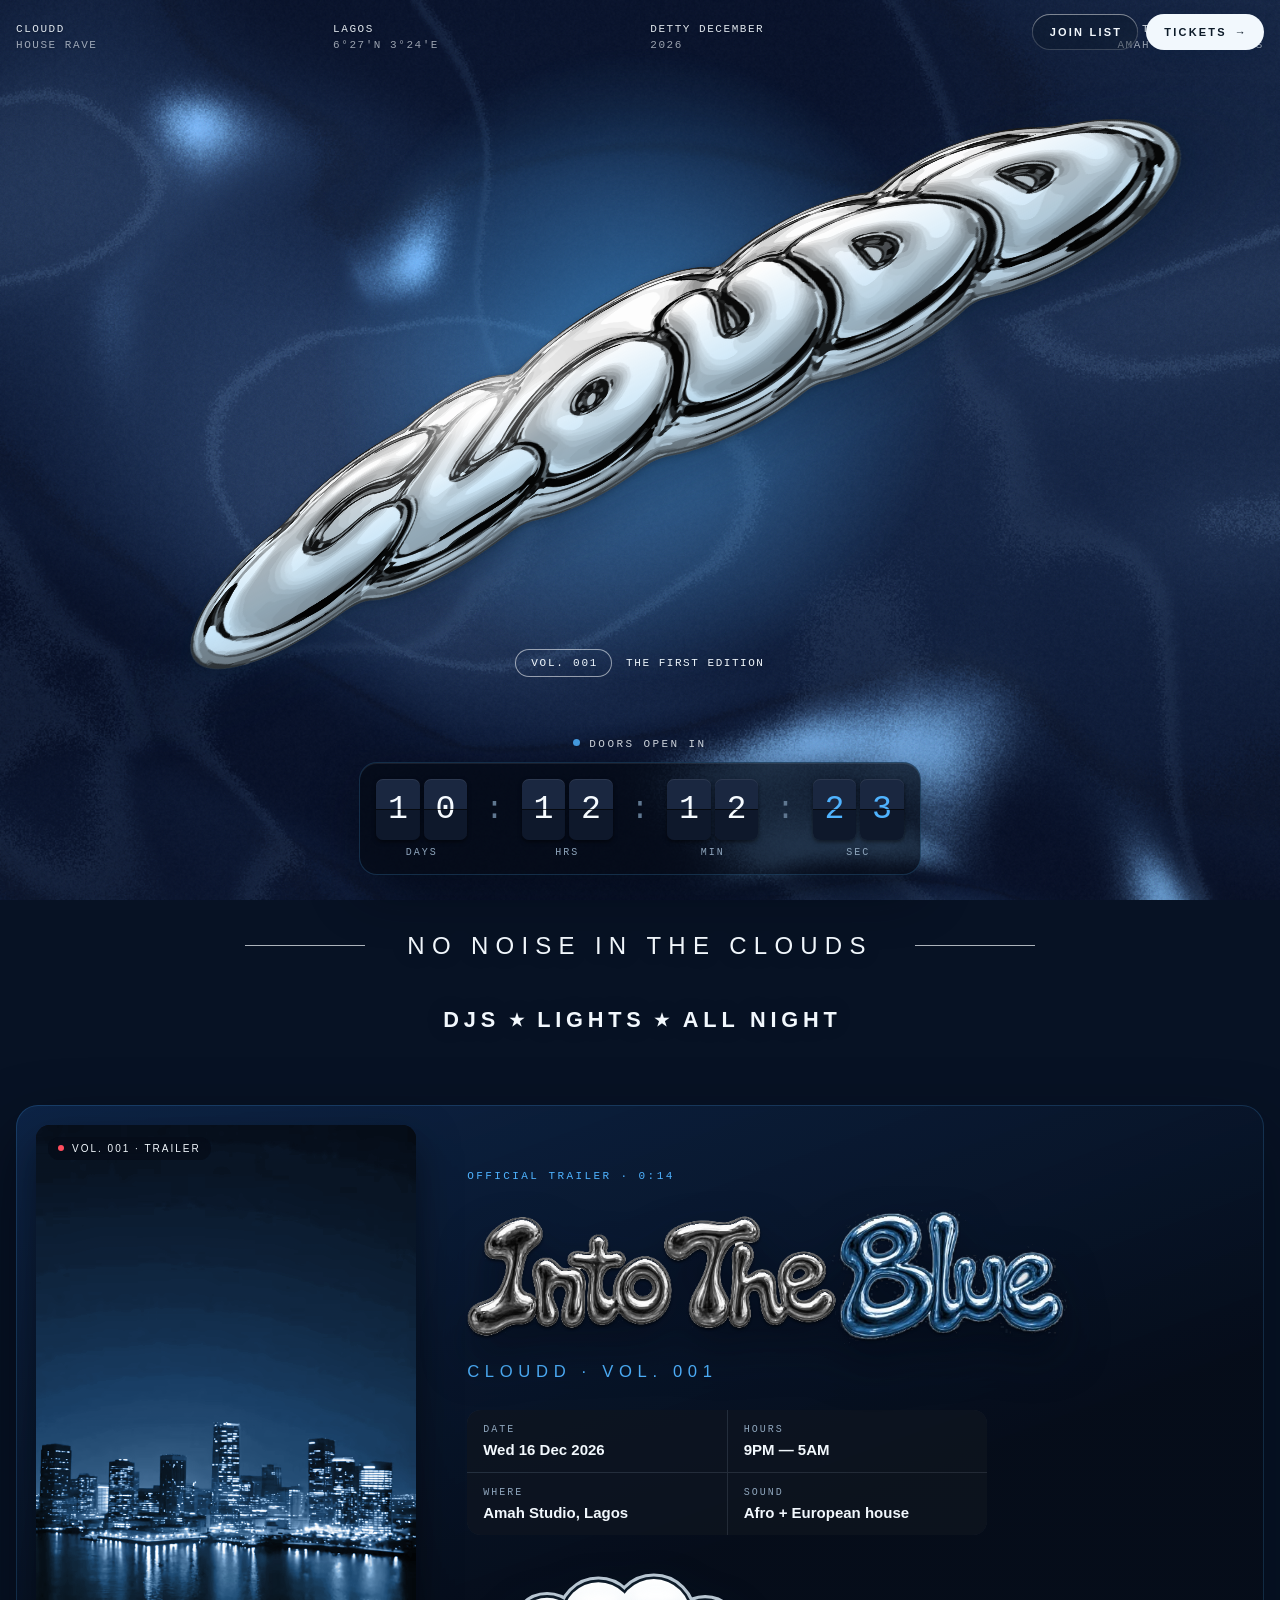
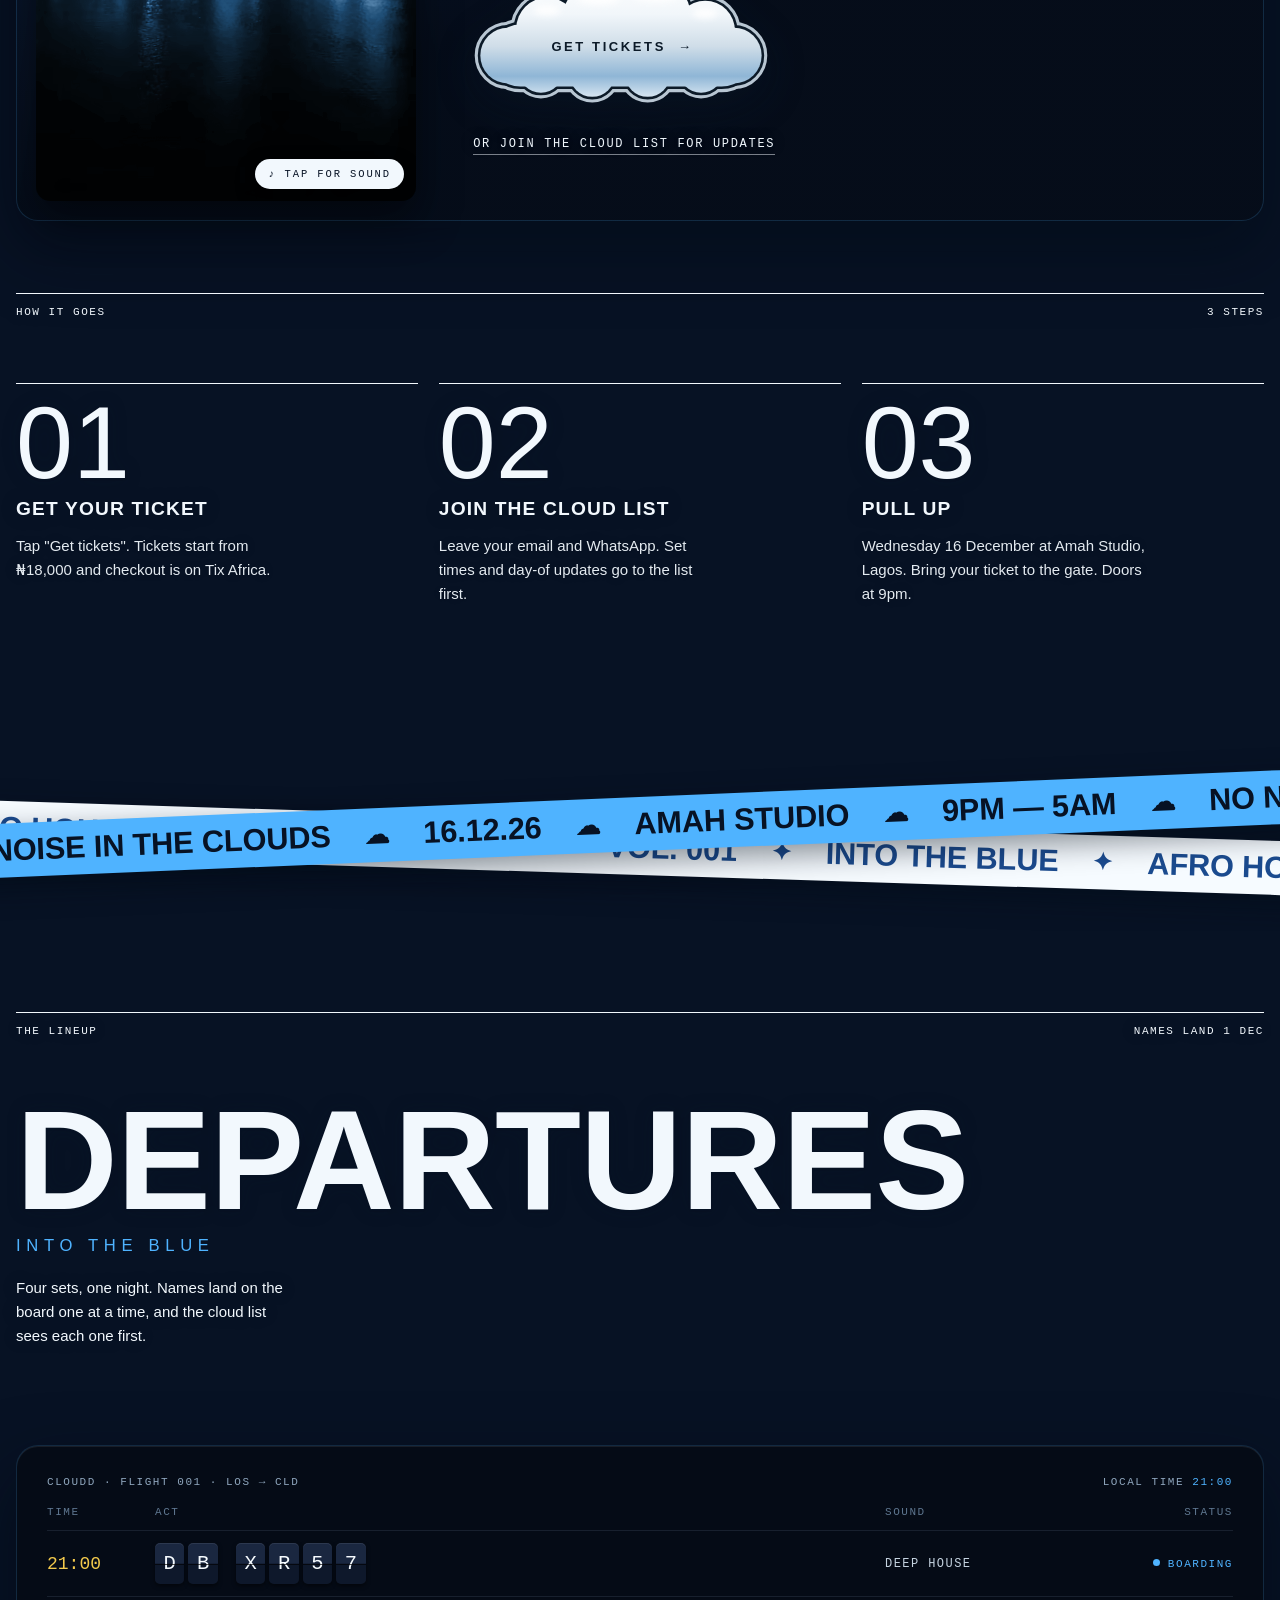
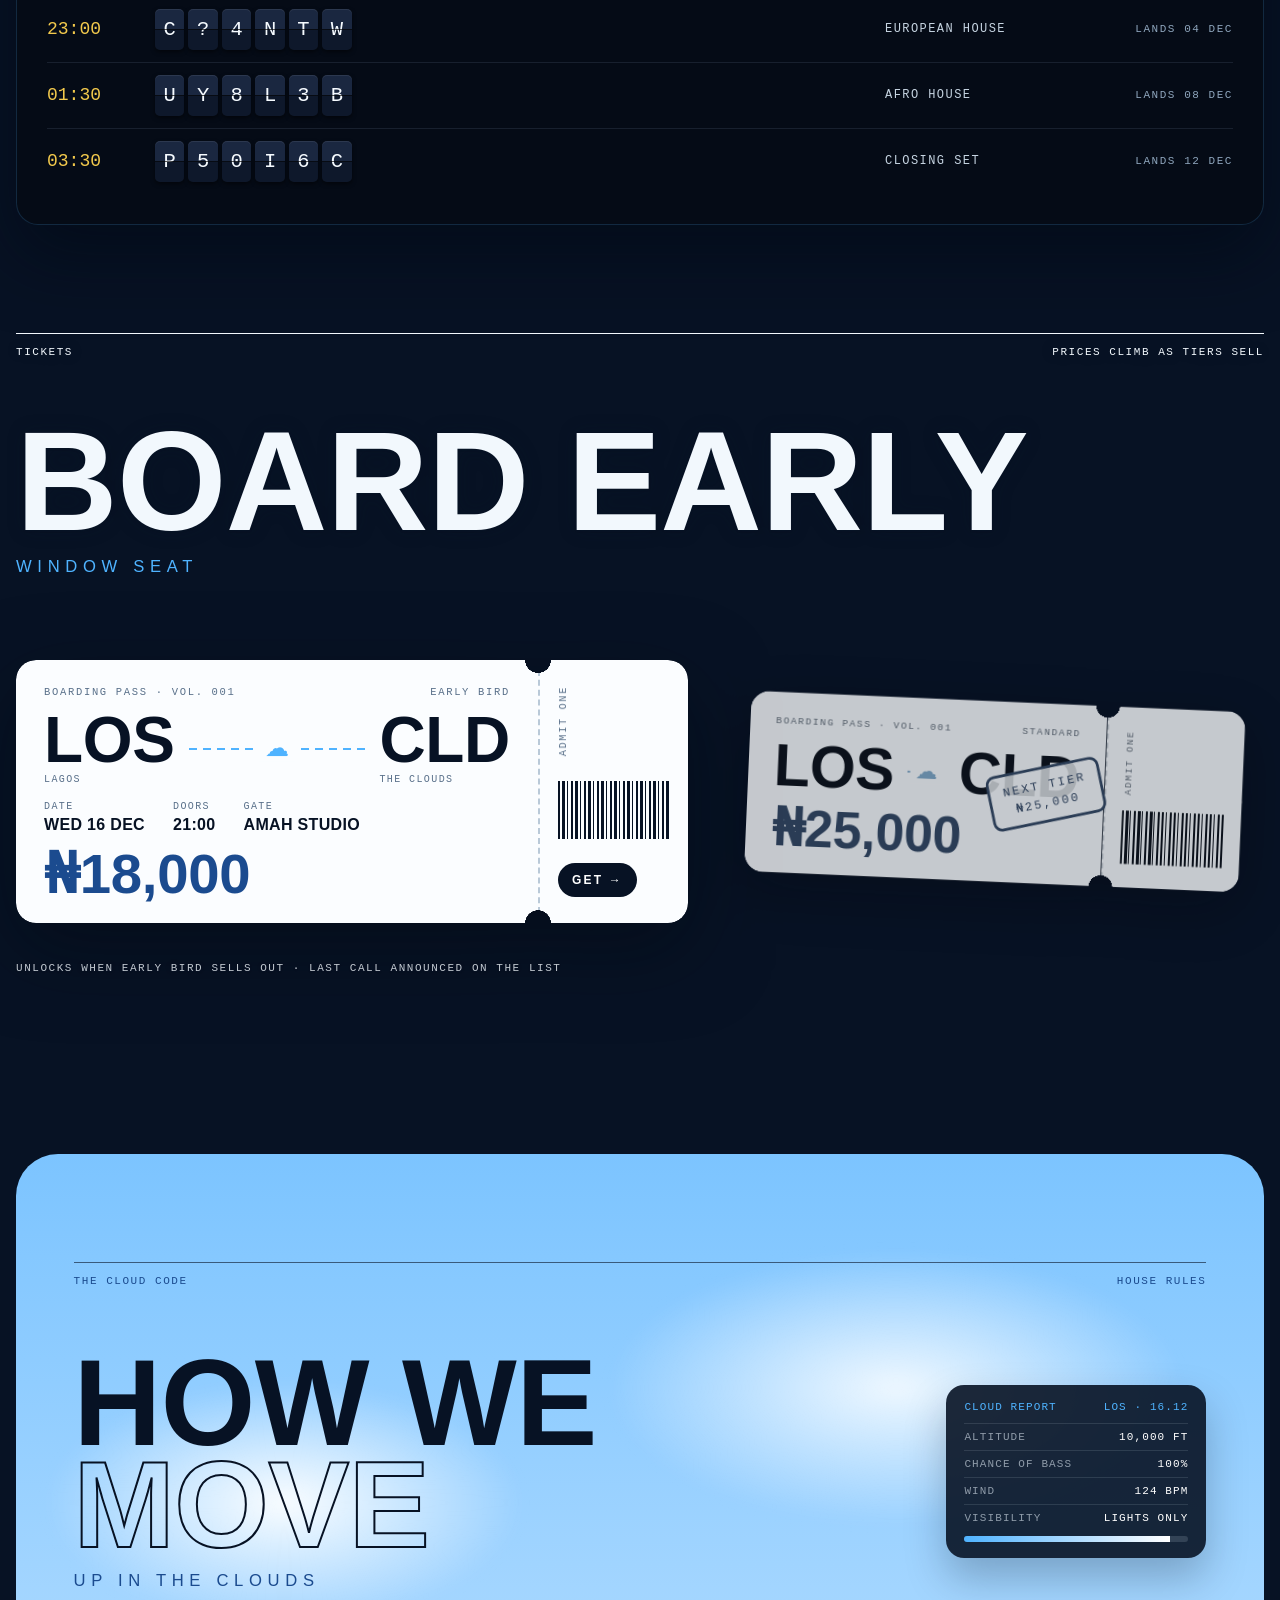
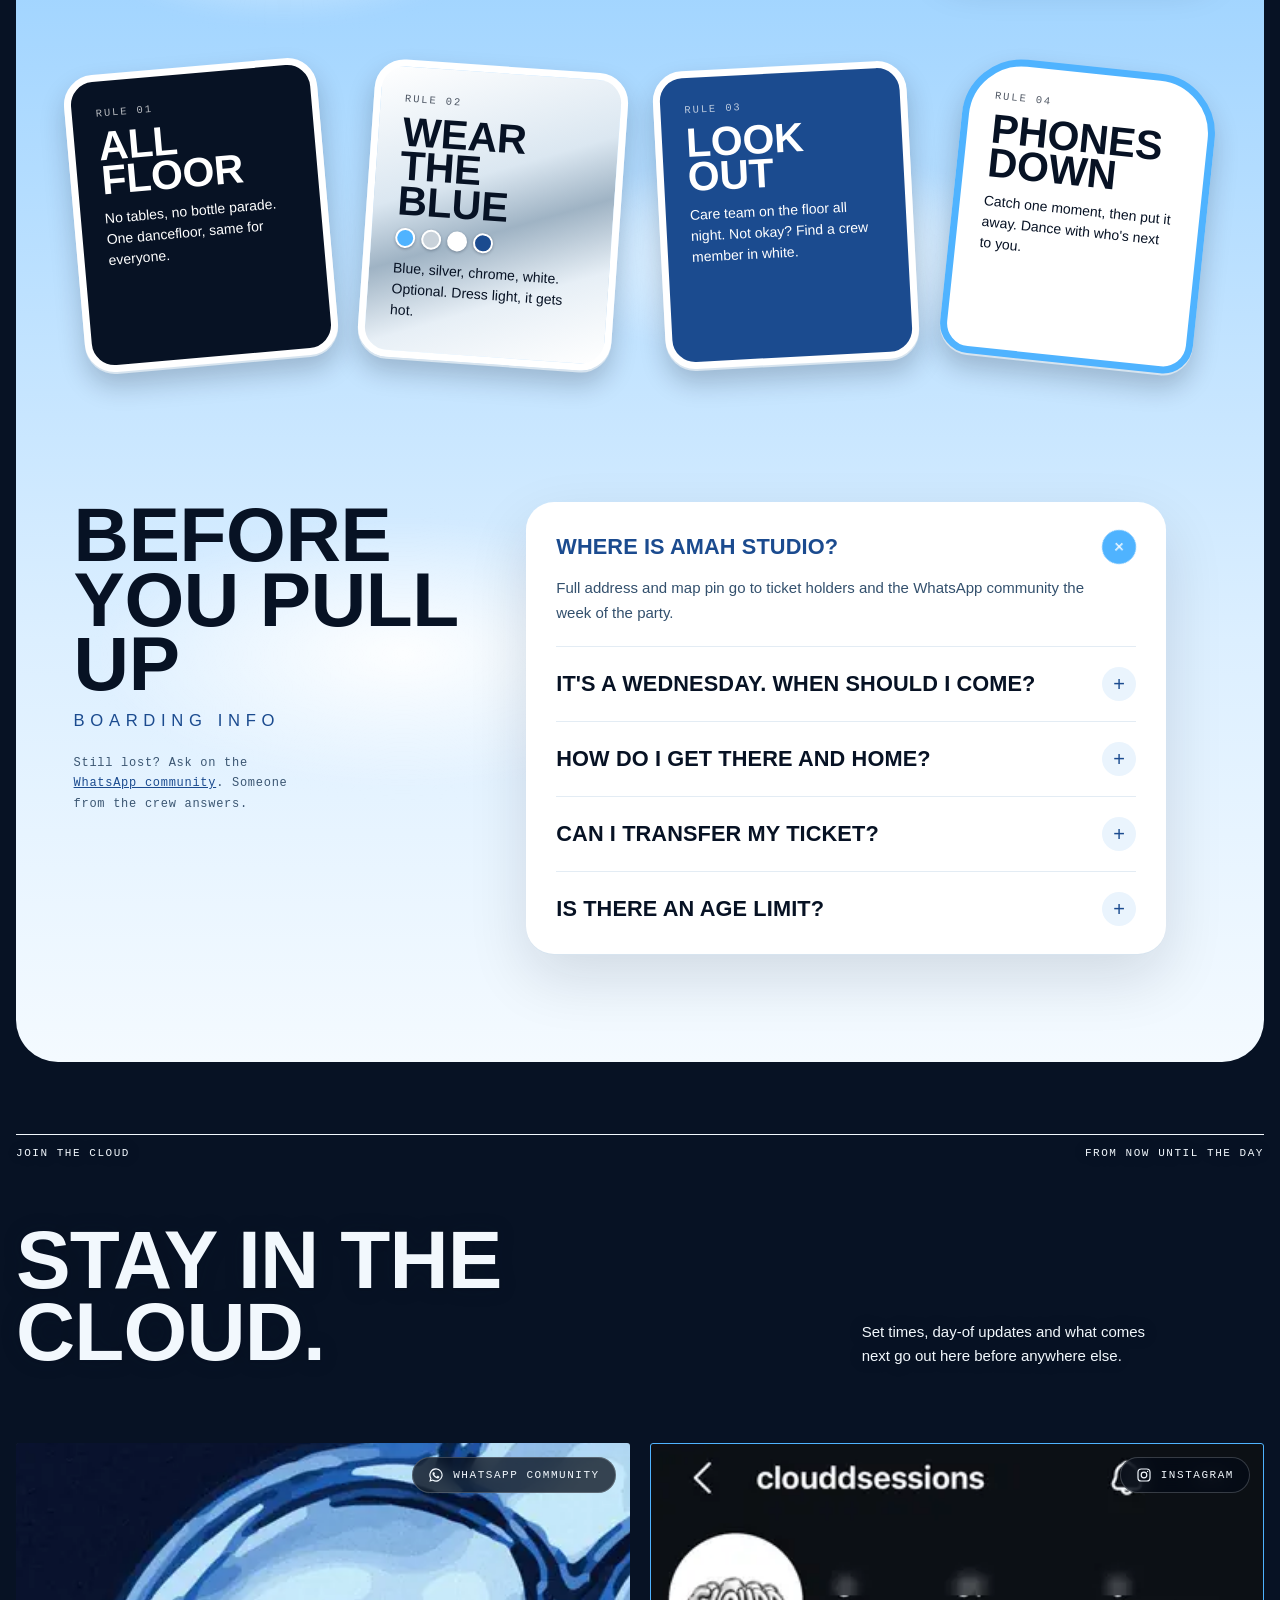
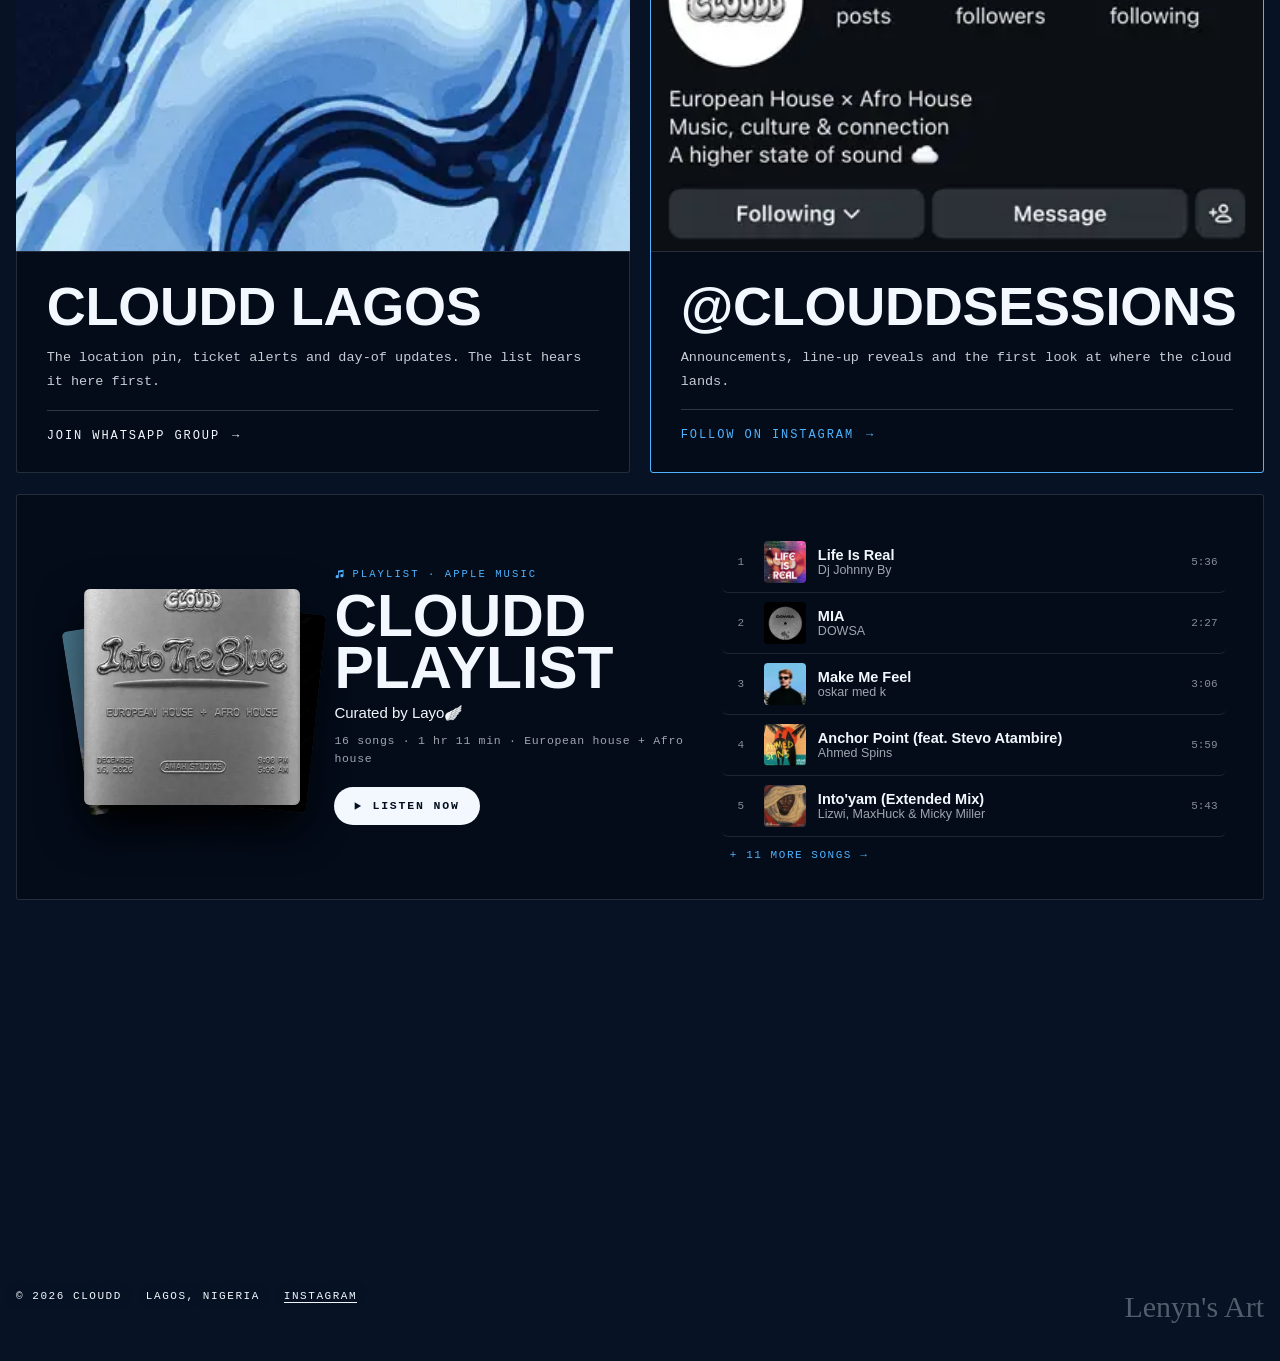
==== commit af62de59: "Slim the page to 28 KB so WhatsApp can read its preview Styles (92 KB) move to site.css and the main" ====
--- a/index.html
+++ b/index.html
@@ -34,926 +34,7 @@
 <link rel="preconnect" href="https://fonts.googleapis.com">
 <link rel="preconnect" href="https://fonts.gstatic.com" crossorigin>
 <link rel="stylesheet" href="https://fonts.googleapis.com/css2?family=Archivo:wdth,wght@62..125,300..900&family=JetBrains+Mono:wght@400;500&family=Sacramento&display=swap">
-<style>:root{color-scheme:light;box-sizing:border-box;padding-top:env(safe-area-inset-top,0px);padding-bottom:env(safe-area-inset-bottom,0px)}html{scroll-padding-top:env(safe-area-inset-top,0px)}body{margin:0;padding:0;font:14px -apple-system,BlinkMacSystemFont,sans-serif;background:#fff;color:#000}img{max-width:100%}[hidden]:not([hidden=until-found i]){display:none!important}
-/* ---------- playlist: full-width tracklist (Apple Music) ---------- */
-#ch-pl img{height:auto}
-.channels{grid-template-columns:repeat(2,1fr) !important}
-#ch-pl.plc{grid-column:1 / -1 !important;flex-direction:row !important}
-.pc{display:grid !important;grid-template-columns:minmax(200px,280px) minmax(220px,1fr) minmax(300px,1.3fr);gap:clamp(20px,3vw,44px);align-items:center;padding:clamp(22px,3vw,40px) !important}
-.pc-stack{position:relative;display:block;aspect-ratio:1;margin:12px 34px 12px 30px}
-.pc-stack img{position:absolute;inset:0;width:100%;height:100%;object-fit:cover;border-radius:6px;box-shadow:0 20px 44px rgba(0,0,0,.55),inset 0 0 0 1px rgba(255,255,255,.2);transition:transform .7s cubic-bezier(.2,1.2,.3,1)}
-.pc-stack .s3{transform:rotate(-9deg) translate(-12%,4%) scale(.86);filter:brightness(.6)}
-.pc-stack .s2{transform:rotate(6deg) translate(12%,2%) scale(.92);filter:brightness(.75)}
-.pc:hover .pc-stack .s3{transform:rotate(-14deg) translate(-22%,6%) scale(.86)}
-.pc:hover .pc-stack .s2{transform:rotate(11deg) translate(22%,3%) scale(.92)}
-.pc:hover .pc-stack .s1{transform:translateY(-4px)}
-.pc-meta{position:relative;z-index:1;display:grid;gap:10px;justify-items:start;min-width:0}
-.pc-k{display:inline-flex;align-items:center;gap:6px;font-family:var(--f-mono);font-size:10.5px;letter-spacing:.2em;text-transform:uppercase;color:var(--sky)}
-.pc-k svg{width:12px;height:12px}
-.pc-t{font-family:"Archivo",sans-serif;font-weight:900;font-variation-settings:"wdth" 62;text-transform:uppercase;font-size:clamp(36px,4.6vw,64px);line-height:.88}
-.pc-by{font-size:15px}
-.pc-n{font-family:var(--f-mono);font-size:11.5px;letter-spacing:.06em;opacity:.65;line-height:1.6}
-.pc-btn{margin-top:8px;display:inline-flex;align-items:center;gap:8px;padding:12px 20px 12px 16px;border-radius:999px;background:#f2f8fd;color:#04101f;
-  font-family:var(--f-mono);font-size:11.5px;font-weight:600;letter-spacing:.16em;text-transform:uppercase}
-.pc-btn svg{width:14px;height:14px}
-.pc-list{list-style:none;margin:0;padding:0;align-self:stretch;display:flex;flex-direction:column;justify-content:center}
-.pc-row{display:grid;grid-template-columns:22px 42px 1fr auto;gap:12px;align-items:center;padding:9px 8px;border-radius:6px;border-bottom:1px solid rgba(242,248,253,.1);transition:background .2s}
-.pc-row:hover{background:rgba(242,248,253,.07)}
-.pc-row .n{font-family:var(--f-mono);font-size:11px;opacity:.55;text-align:center}
-.pc-row img{width:42px;height:42px;border-radius:4px;object-fit:cover}
-.pc-row .tt{display:grid;min-width:0}
-.pc-row b,.pc-row small{white-space:nowrap;overflow:hidden;text-overflow:ellipsis}
-.pc-row b{font-size:14.5px;font-weight:600}
-.pc-row small{font-size:12.5px;opacity:.65}
-.pc-row .d{font-family:var(--f-mono);font-size:11px;opacity:.55}
-.pc-more .m{display:none}.pc-more{padding:12px 8px 0;font-family:var(--f-mono);font-size:11px;letter-spacing:.14em;text-transform:uppercase;color:var(--sky)}
-.pc-more i{font-style:normal}
-@media (max-width:900px){.pc{grid-template-columns:150px 1fr}.pc-list{grid-column:1 / -1}}
-@media (max-width:600px){.pc{grid-template-columns:110px 1fr;padding:16px !important;gap:16px}.pc-stack{margin:6px}.pc-t{font-size:30px}.pc-n{display:none}
-  .pc-row{grid-template-columns:18px 38px 1fr auto;padding:8px 2px}.pc-row img{width:38px;height:38px}.pc-row:nth-child(n+4){display:none}.pc-more .w{display:none}.pc-more .m{display:inline}
-  .pc .tt b{font-size:13.5px !important}.pc .tt small{font-size:11.5px !important}}
-.pc-stack img{height:100% !important}
-
-/* ticket pop-up title: the chrome Into The Blue wordmark */
-.pop h2.tk-itb{white-space:normal;padding-right:36px;margin:4px 0 6px;line-height:0}
-.tk-itb img{display:block;width:min(100%,440px);height:auto;filter:drop-shadow(0 1px 0 rgba(4,16,31,.55)) drop-shadow(0 10px 14px rgba(4,16,31,.28))}
-</style>
-<style>
-/* Layout: Müller-Brockmann 12-column modular grid, etched into liquid chrome.
-   The page is a sheet of foil reflecting a Lagos December sky; the cursor is the sun. */
-:root{
-  color-scheme: light;
-  --sky: #4fb3ff;        /* electric-blue highlight, Night */
-  --sky-deep: #1b4b8f;
-  --night: #071224;      /* midnight navy */
-  --foil: #c9d2da;       /* silver foil, blue-biased */
-  --ink: #0c1a28;        /* deep ink for the low edge of embossing */
-  --raised: #f2f8fd;     /* raised silver lettering */
-  --hair: rgba(255,255,255,.22);
-  --panel: rgba(214,228,240,.16);
-
-  --f-display: "Archivo", "Helvetica Neue", Arial, sans-serif;
-  --f-mono: "JetBrains Mono", ui-monospace, "SF Mono", Menlo, monospace;
-  --f-sig: "Sacramento", "Brush Script MT", cursive;
-
-  --cols: 12;
-  --gap: clamp(10px, 1.6vw, 24px);
-  --module: clamp(8px, .9vw, 12px);
-  --max: 1440px;
-
-  --emboss:
-    0 -1px 0 rgba(255,255,255,.6),
-    0 1px 1px rgba(8,22,40,.7),
-    0 2px 4px rgba(8,22,40,.35),
-    0 0 22px rgba(8,30,60,.45);
-}
-
-*{box-sizing:border-box}
-[hidden]{display:none!important}
-html{background:var(--night)}
-body{
-  background:var(--night); color:var(--raised);
-  font-family:var(--f-display); font-variation-settings:"wdth" 100;
-  min-height:100%; overflow-x:hidden;
-  -webkit-font-smoothing:antialiased;
-}
-::selection{background:var(--sky);color:var(--ink)}
-
-/* ---------- the chrome sky ---------- */
-#chrome{position:fixed;inset:0;width:100%;height:100%;z-index:0;display:block}
-.grain{position:fixed;inset:0;z-index:1;pointer-events:none;opacity:.16;mix-blend-mode:overlay;
-  background-image:url("data:image/svg+xml,%3Csvg xmlns='http://www.w3.org/2000/svg' width='160' height='160'%3E%3Cfilter id='n'%3E%3CfeTurbulence type='fractalNoise' baseFrequency='1.1' numOctaves='3' stitchTiles='stitch'/%3E%3C/filter%3E%3Crect width='100%25' height='100%25' filter='url(%23n)'/%3E%3C/svg%3E")}
-
-.wrap{position:relative;z-index:2;
-  padding-left:max(16px, env(safe-area-inset-left, 0px));padding-right:max(16px, env(safe-area-inset-right, 0px))}
-.grid{max-width:var(--max);margin:0 auto;display:grid;grid-template-columns:repeat(var(--cols),1fr);gap:var(--gap)}
-.grid > *{min-width:0}
-
-.mono{font-family:var(--f-mono);font-size:11px;letter-spacing:.14em;text-transform:uppercase;font-weight:500}
-.emboss{text-shadow:var(--emboss)}
-
-/* raised chrome lettering, as on the embossed card */
-.facts .l,.step .n,.pass .no{
-  color:transparent;text-shadow:none;
-  background:linear-gradient(180deg,#ffffff 0%,#f1f5f8 42%,#b9c3cb 56%,#e9eef2 78%,#ffffff 100%);
-  -webkit-background-clip:text;background-clip:text;
-  filter:drop-shadow(0 1px 0 rgba(10,14,18,.7)) drop-shadow(0 -1px 0 rgba(255,255,255,.55)) drop-shadow(0 2px 3px rgba(8,22,40,.55)) drop-shadow(0 0 16px rgba(8,30,60,.6));
-}
-
-/* ---------- top bar ---------- */
-.bar{padding-block:calc(var(--module)*2);align-items:start}
-.bar .a{grid-column:1 / span 3}
-.bar .b{grid-column:4 / span 3}
-.bar .c{grid-column:7 / span 3}
-.bar .d{grid-column:10 / span 3;text-align:right}
-.bar span{display:block;opacity:.92}
-.bar span + span{opacity:.62;margin-top:4px}
-.bar a{color:inherit;text-decoration:none}
-.bar a:hover{opacity:1}
-
-/* ---------- hero ---------- */
-.hero{padding-block:clamp(28px,6vh,72px) clamp(40px,8vh,96px)}
-.logo-cell{grid-column:2 / span 10;perspective:1200px;display:flex;justify-content:center;position:relative}
-/* the beat: a soft electric-blue light behind the logo, swelling on every kick at 122 BPM (60/122 ≈ .492s) */
-.beat-light{position:absolute;top:50%;left:50%;width:min(70%,620px);aspect-ratio:1;border-radius:50%;
-  transform:translate(-50%,-50%);pointer-events:none;z-index:-1;
-  background:radial-gradient(circle,rgba(79,179,255,.55) 0%,rgba(79,179,255,.22) 40%,transparent 72%);
-  filter:blur(6px);animation:beat .4918s infinite cubic-bezier(.15,.8,.3,1)}
-@keyframes beat{0%{opacity:.35;transform:translate(-50%,-50%) scale(.88)}10%{opacity:1;transform:translate(-50%,-50%) scale(1.08)}45%{opacity:.5;transform:translate(-50%,-50%) scale(.94)}100%{opacity:.35;transform:translate(-50%,-50%) scale(.88)}}
-@media (prefers-reduced-motion:reduce){.beat-light{animation:none;opacity:.5}}
-.logo{position:relative;width:min(100%,1040px);aspect-ratio:1400/639;transform-style:preserve-3d;
-  will-change:transform;filter:drop-shadow(0 30px 40px rgba(8,30,60,.32)) drop-shadow(0 4px 6px rgba(8,22,40,.35));
-  }
-@keyframes arrive{to{opacity:1;transform:none}}
-.logo img{width:100%;height:100%;display:block;user-select:none;-webkit-user-drag:none}
-/* sky tint and the travelling sun-glint, clipped to the logo's own shape */
-.logo .tint,.logo .glint{position:absolute;inset:0;pointer-events:none;
-  -webkit-mask:url("cloudd-logo.webp") center/100% 100% no-repeat;mask:url("cloudd-logo.webp") center/100% 100% no-repeat}
-.logo .tint{background:linear-gradient(180deg,rgba(124,196,242,.0) 30%,rgba(124,196,242,.42) 78%,rgba(47,111,158,.35));mix-blend-mode:multiply}
-.logo .glint{background:radial-gradient(circle at var(--gx,30%) var(--gy,25%),rgba(255,255,255,.95) 0,rgba(255,255,255,.35) 9%,transparent 22%);mix-blend-mode:screen}
-
-.card-line{grid-column:3 / span 8;display:flex;align-items:center;gap:18px;justify-content:center;margin-top:clamp(20px,4vh,40px)}
-.card-line hr{flex:0 1 120px;border:0;height:2px;background:var(--raised);box-shadow:0 1px 0 rgba(8,22,40,.45),0 -1px 0 rgba(255,255,255,.6);
-  transform-origin:center;animation:dash-beat .4918s infinite cubic-bezier(.15,.8,.3,1)}
-@keyframes dash-beat{0%{transform:scaleX(1)}10%{transform:scaleX(1.09)}45%{transform:scaleX(1.02)}100%{transform:scaleX(1)}}
-@media (prefers-reduced-motion:reduce){.card-line hr{animation:none}}
-.card-line .the{font-weight:800;font-size:15px;letter-spacing:.32em;font-variation-settings:"wdth" 125;padding-left:.32em}
-
-.facts{grid-column:2 / span 10;text-align:center;display:grid;gap:clamp(14px,2.6vh,26px);margin-top:clamp(18px,3vh,30px)}
-.facts .l{font-weight:500;font-variation-settings:"wdth" 112;letter-spacing:.2em;padding-left:.2em;
-  font-size:clamp(20px,3.2vw,40px);line-height:1}
-.facts .s{font-weight:400;letter-spacing:.24em;padding-left:.24em;font-size:clamp(14px,1.6vw,20px);text-transform:lowercase;font-variation-settings:"wdth" 110}
-.facts .stars{font-weight:600;letter-spacing:.22em;padding-left:.22em;font-size:clamp(15px,1.7vw,22px);font-variation-settings:"wdth" 118}
-.facts .stars b{font-weight:600;display:inline-block;transform:translateY(-.06em);margin:0 .5em;font-size:.8em}
-
-.cta-row{grid-column:1 / -1;display:flex;justify-content:center;margin-top:clamp(28px,5vh,56px)}
-
-
-/* ---------- trailer: Into the Blue ---------- */
-.trl{grid-column:1 / -1;display:grid;grid-template-columns:minmax(240px,380px) 1fr;gap:clamp(24px,4vw,64px);align-items:center;
-  padding:clamp(14px,1.6vw,20px);border-radius:22px;background:linear-gradient(160deg,rgba(27,75,143,.32),rgba(5,11,22,.7) 60%);
-  box-shadow:inset 0 0 0 1px rgba(79,179,255,.18),0 30px 70px rgba(2,8,18,.45)}
-.trl-v{position:relative;aspect-ratio:9/16;border-radius:14px;overflow:hidden;background:#050b16;box-shadow:0 18px 40px rgba(0,0,0,.5)}
-.trl-v video{position:absolute;inset:0;width:100%;height:100%;object-fit:cover;display:block}
-.trl-tint{position:absolute;inset:0;pointer-events:none;background:linear-gradient(180deg,#1b4b8f 0%,#4fb3ff 100%);mix-blend-mode:color;opacity:.55;transition:opacity .5s}
-.trl-rec{position:absolute;top:12px;left:12px;font-size:10px;letter-spacing:.2em;text-transform:uppercase;color:#f2f8fd;
-  padding:6px 10px;border-radius:999px;background:rgba(5,11,22,.6);-webkit-backdrop-filter:blur(8px);backdrop-filter:blur(8px)}
-.trl-rec b{display:inline-block;width:6px;height:6px;border-radius:50%;background:#ff4d5e;margin-right:8px;vertical-align:1px;animation:blink 1.2s steps(2) infinite}
-.trl-snd{position:absolute;right:12px;bottom:12px;border:0;cursor:pointer;font-family:var(--f-mono);font-size:10.5px;letter-spacing:.18em;text-transform:uppercase;
-  color:var(--night);background:#f2f8fd;padding:9px 13px;border-radius:999px;box-shadow:0 8px 20px rgba(0,0,0,.35)}
-.trl-snd[aria-pressed="true"]{background:var(--sky);color:#04101f}
-.trl-copy{display:grid;gap:clamp(18px,2.4vw,28px);justify-items:start;padding-block:12px}
-.trl-k{margin:0;font-family:var(--f-mono);font-size:11px;letter-spacing:.22em;text-transform:uppercase;color:var(--sky)}
-.trl-copy h2{margin:0;font-size:clamp(64px,9vw,150px);color:var(--raised);text-shadow:var(--emboss)}
-.trl-copy h2 .wide{font-size:clamp(13px,1.3vw,18px);margin-top:14px}
-.trl-copy h2.itb{display:grid;justify-items:start;gap:18px;width:100%;text-shadow:none}
-.itb img{display:block;width:min(100%,600px);height:auto;filter:drop-shadow(0 2px 1px rgba(0,0,0,.5)) drop-shadow(0 22px 22px rgba(2,8,18,.55))}
-.itb .wide{margin:0 !important}
-.trl-dl{margin:0;display:grid;grid-template-columns:repeat(2,minmax(0,1fr));gap:1px;width:100%;max-width:520px;border-radius:14px;overflow:hidden;background:rgba(242,248,253,.12)}
-.trl-dl div{background:rgba(5,11,22,.72);padding:14px 16px}
-.trl-dl dt{font-family:var(--f-mono);font-size:10px;letter-spacing:.2em;text-transform:uppercase;color:#8fa6bd;margin-bottom:6px}
-.trl-dl dd{margin:0;font-family:var(--f-display);font-variation-settings:"wdth" 110;font-weight:700;font-size:15px;color:var(--raised)}
-.trl-cta{display:flex;flex-direction:column;align-items:flex-start;gap:clamp(26px,3.4vw,36px);margin-top:clamp(6px,1.2vw,14px)}
-.trl-cta .alt-link{margin-left:6px}
-@media (max-width:760px){.trl{grid-template-columns:1fr;padding:10px;gap:22px}.trl-v{width:100%}
-  .trl-cta{width:100%;align-items:center}.trl-cta .alt-link{margin-left:0}
-  .trl-copy{padding:0 8px 14px}.trl-copy .press{width:100%;justify-content:center;box-sizing:border-box}}
-
-.press{
-  --d:0;
-  appearance:none;border:0;cursor:pointer;text-decoration:none;
-  font-family:var(--f-display);font-variation-settings:"wdth" 125;font-weight:800;
-  font-size:14px;letter-spacing:.28em;padding:20px 34px 20px calc(34px + .28em);
-  color:var(--ink);border-radius:999px;
-  background:linear-gradient(180deg,#ffffff 0%,#e3edf5 38%,#a9bccb 52%,#dbe8f2 70%,#f6fbff 100%);
-  box-shadow:inset 0 1px 0 #fff,inset 0 -2px 3px rgba(8,22,40,.25),0 10px 24px rgba(8,30,60,.28),0 1px 0 rgba(8,22,40,.4);
-  transition:transform .25s cubic-bezier(.2,.8,.2,1),box-shadow .25s;
-  display:inline-flex;align-items:center;gap:14px;
-}
-.press:hover{transform:translateY(-2px)}
-.press:active{transform:translateY(1px) scale(.985);box-shadow:inset 0 2px 6px rgba(8,22,40,.35),0 3px 8px rgba(8,30,60,.2)}
-.press:focus-visible{outline:2px solid var(--raised);outline-offset:4px}
-.press .arrow{display:inline-block;transition:transform .3s}
-.press:hover .arrow{transform:translateY(3px)}
-
-/* ---------- opening: chrome first, logo fades in at centre, then rises ---------- */
-.intro .logo-cell{opacity:0;transform:translateY(var(--dy,0px)) scale(.94)}
-.intro.s1 .logo-cell{opacity:1;transform:translateY(var(--dy,0px)) scale(1.04);
-  transition:opacity 1.1s ease,transform 1.5s cubic-bezier(.2,.8,.2,1)}
-.intro.s2 .logo-cell{opacity:1;transform:none;transition:transform 1.25s cubic-bezier(.65,0,.2,1)}
-.intro .bar,.intro .edition,.intro .count,.intro .card-line,.intro .facts,.intro .cta-row,.intro main > section,.intro footer{opacity:0;transform:translateY(18px)}
-.intro.s2 .bar,.intro.s2 .edition,.intro.s2 .count,.intro.s2 .card-line,.intro.s2 .facts,.intro.s2 .cta-row,.intro.s2 main > section,.intro.s2 footer{
-  opacity:1;transform:none;transition:opacity .9s ease,transform .9s cubic-bezier(.2,.8,.2,1)}
-.intro.s2 .bar{transition-delay:.55s}
-.intro.s2 .card-line{transition-delay:.7s}
-.intro.s2 .facts{transition-delay:.85s}
-.intro.s2 .edition{transition-delay:.62s}
-.intro.s2 .count{transition-delay:.95s}
-.intro.s2 .cta-row{transition-delay:1.1s}
-.intro.s2 main > section,.intro.s2 footer{transition-delay:1.2s}
-
-/* ---------- section heads ---------- */
-section{padding-block:clamp(64px,12vh,140px)}
-.rule{grid-column:1 / -1;display:flex;justify-content:space-between;align-items:baseline;
-  border-top:2px solid var(--raised);box-shadow:0 -1px 0 rgba(8,22,40,.35);padding-top:12px;margin-bottom:clamp(28px,5vh,56px)}
-
-/* ---------- RSVP ---------- */
-.rsvp-copy{grid-column:1 / span 5}
-.rsvp-copy h2{margin:0;font-weight:900;font-variation-settings:"wdth" 125;text-transform:uppercase;
-  font-size:clamp(44px,7.4vw,118px);line-height:.86;letter-spacing:-.01em;text-wrap:balance}
-.rsvp-copy h2 em{font-style:normal;color:transparent;-webkit-text-stroke:1.5px var(--raised);text-shadow:none}
-.rsvp-copy p{max-width:38ch;font-size:clamp(15px,1.2vw,17px);line-height:1.6;font-weight:400;margin:clamp(20px,3vh,32px) 0 0;opacity:.95}
-.rsvp-copy .meta{margin-top:24px;display:grid;grid-template-columns:auto 1fr;gap:8px 18px;max-width:380px}
-.rsvp-copy .meta dt{opacity:.62}
-.rsvp-copy .meta dd{margin:0}
-
-.slot{grid-column:7 / span 6;position:relative}
-.panel{
-  position:relative;border-radius:22px;padding:clamp(22px,3vw,40px);
-  background:linear-gradient(160deg,rgba(255,255,255,.16),rgba(47,111,158,.22) 50%,rgba(12,26,40,.30));
-  -webkit-backdrop-filter:blur(18px) saturate(1.2);backdrop-filter:blur(18px) saturate(1.2);
-  box-shadow:inset 0 1px 0 rgba(255,255,255,.7),inset 0 -1px 0 rgba(8,22,40,.25),inset 0 0 0 1px rgba(255,255,255,.12),0 30px 60px rgba(8,30,60,.18);
-}
-form{display:grid;grid-template-columns:repeat(6,1fr);gap:18px var(--gap)}
-.field{grid-column:span 6;display:grid;gap:8px}
-.field.half{grid-column:span 3}
-.field label{opacity:.85}
-.field label small{opacity:.6;letter-spacing:.1em;margin-left:6px}
-.field input{
-  font:500 17px/1.2 var(--f-display);font-variation-settings:"wdth" 104;color:var(--ink);
-  width:100%;padding:16px 18px;border:0;border-radius:12px;
-  background:rgba(242,248,253,.82);
-  box-shadow:inset 0 2px 4px rgba(8,22,40,.28),inset 0 -1px 0 rgba(255,255,255,.9),0 1px 0 rgba(255,255,255,.5);
-  transition:background .2s, box-shadow .2s;
-}
-.field input::placeholder{color:rgba(12,26,40,.38)}
-.field input:focus{outline:none;background:#fff;box-shadow:inset 0 2px 4px rgba(8,22,40,.22),0 0 0 3px rgba(124,196,242,.75)}
-.field input[aria-invalid="true"]{box-shadow:inset 0 2px 4px rgba(8,22,40,.28),0 0 0 2px #e2665a}
-.err{min-height:0;color:#fff;font-size:12px;letter-spacing:.06em;font-family:var(--f-mono)}
-.err:not(:empty){padding:6px 10px;background:rgba(160,40,30,.55);border-radius:6px;justify-self:start}
-.hp{position:absolute;left:-9999px;width:1px;height:1px;overflow:hidden}
-.consent{grid-column:span 6;display:flex;gap:12px;align-items:flex-start;font-size:13px;line-height:1.5;opacity:.92;cursor:pointer}
-.consent input{width:20px;height:20px;margin:1px 0 0;accent-color:var(--sky-deep);flex:none}
-.submit-row{grid-column:span 6;display:flex;align-items:center;justify-content:space-between;gap:16px;flex-wrap:wrap;margin-top:6px}
-.submit-row .press{padding-block:18px}
-.press[disabled]{opacity:.6;cursor:progress}
-.form-msg{font-family:var(--f-mono);font-size:12px;letter-spacing:.06em}
-
-/* the pass: what you get back, embossed into the same foil */
-.pass{display:grid;gap:22px;text-align:left}
-.pass[hidden]{display:none!important}
-.pass .top{display:flex;justify-content:space-between;align-items:baseline;gap:12px}
-.pass .no{font-weight:300;font-variation-settings:"wdth" 125;font-size:clamp(72px,10vw,150px);line-height:.85;letter-spacing:-.02em;font-variant-numeric:tabular-nums}
-.pass .no small{font-size:.28em;font-weight:600;letter-spacing:.1em;vertical-align:top;margin-right:.2em}
-.pass h3{margin:0;font-weight:900;font-variation-settings:"wdth" 125;text-transform:uppercase;font-size:clamp(26px,3vw,40px);letter-spacing:.02em;line-height:1}
-.pass p{margin:0;font-size:15px;line-height:1.6;max-width:44ch}
-.pass .perf{height:0;border-top:2px dashed rgba(255,255,255,.55);box-shadow:0 1px 0 rgba(8,22,40,.25)}
-.pass dl{display:grid;grid-template-columns:repeat(3,1fr);gap:12px;margin:0}
-.pass dt{opacity:.62;margin-bottom:6px}
-.pass dd{margin:0;font-weight:600;font-variation-settings:"wdth" 110;font-size:15px;overflow-wrap:anywhere}
-.reveal{animation:press-in .9s cubic-bezier(.2,.8,.2,1)}
-@keyframes press-in{0%{opacity:0;transform:scale(1.04);filter:blur(8px)}100%{opacity:1;transform:none;filter:none}}
-
-/* ---------- sequence ---------- */
-.steps{grid-column:1 / -1;display:grid;grid-template-columns:repeat(3,1fr);gap:var(--gap)}
-.step{border-top:2px solid var(--raised);box-shadow:0 -1px 0 rgba(8,22,40,.3);padding-top:18px;display:grid;gap:14px;align-content:start}
-.step .n{font-weight:200;font-variation-settings:"wdth" 125;font-size:clamp(64px,8vw,120px);line-height:.8;font-variant-numeric:tabular-nums}
-.step h4{margin:0;font-weight:800;font-variation-settings:"wdth" 120;text-transform:uppercase;letter-spacing:.06em;font-size:clamp(17px,1.5vw,21px)}
-.step p{margin:0;font-size:15px;line-height:1.6;max-width:34ch;opacity:.94}
-
-/* ---------- edition chip + countdown (the "next up" idea) ---------- */
-.edition{grid-column:1 / -1;display:flex;justify-content:center;align-items:center;gap:14px;flex-wrap:wrap;margin-top:clamp(18px,3vh,32px)}
-.chip{font-family:var(--f-mono);font-weight:500;font-size:11px;letter-spacing:.16em;text-transform:uppercase;color:var(--ink);
-  padding:8px 14px 8px calc(14px + .16em);border-radius:999px;
-  background:linear-gradient(180deg,#ffffff 0%,#e3edf5 40%,#a9bccb 54%,#dbe8f2 72%,#f6fbff 100%);
-  box-shadow:inset 0 1px 0 #fff,inset 0 -1px 2px rgba(8,22,40,.25),0 4px 12px rgba(8,30,60,.25)}
-.count{grid-column:2 / span 10;display:flex;justify-content:center;gap:clamp(14px,3vw,40px);margin-top:clamp(26px,4.5vh,48px)}
-.count > div{display:grid;justify-items:center;gap:8px;min-width:0}
-.count b{font-weight:300;font-variation-settings:"wdth" 125;font-size:clamp(36px,5.2vw,72px);line-height:.9;font-variant-numeric:tabular-nums;letter-spacing:-.01em;
-  color:transparent;text-shadow:none;
-  background:linear-gradient(180deg,#ffffff 0%,#f1f5f8 42%,#b9c3cb 56%,#e9eef2 78%,#ffffff 100%);-webkit-background-clip:text;background-clip:text;
-  filter:drop-shadow(0 1px 0 rgba(10,14,18,.7)) drop-shadow(0 -1px 0 rgba(255,255,255,.55)) drop-shadow(0 2px 3px rgba(8,22,40,.55)) drop-shadow(0 0 16px rgba(8,30,60,.6))}
-.count .sep{align-self:start;font-weight:200;font-size:clamp(28px,4vw,56px);line-height:1;opacity:.5}
-.count .mono{opacity:.75}
-
-/* ---------- dock: RSVP + WhatsApp always one tap away ---------- */
-.dock{position:fixed;z-index:20;top:calc(env(safe-area-inset-top,0px) + 14px);right:max(16px, calc(env(safe-area-inset-right,0px) + 16px));
-  display:flex;gap:8px;opacity:0;transform:translateY(-10px);pointer-events:none;transition:opacity .4s,transform .4s cubic-bezier(.2,.8,.2,1)}
-.dock.on{opacity:1;transform:none;pointer-events:auto}
-.dock a{font-family:var(--f-display);font-variation-settings:"wdth" 125;font-weight:800;font-size:11px;letter-spacing:.2em;
-  text-decoration:none;padding:12px 16px 12px calc(16px + .2em);border-radius:999px;display:inline-flex;align-items:center;gap:8px}
-.dock .wa{color:var(--raised);background:rgba(12,26,40,.38);-webkit-backdrop-filter:blur(14px);backdrop-filter:blur(14px);
-  box-shadow:inset 0 1px 0 rgba(255,255,255,.35),inset 0 0 0 1px rgba(255,255,255,.18)}
-.dock .go{color:var(--ink);background:linear-gradient(180deg,#ffffff 0%,#e3edf5 38%,#a9bccb 52%,#dbe8f2 70%,#f6fbff 100%);
-  box-shadow:inset 0 1px 0 #fff,inset 0 -2px 3px rgba(8,22,40,.25),0 6px 16px rgba(8,30,60,.28)}
-.dock a:focus-visible{outline:2px solid var(--raised);outline-offset:3px}
-.dock svg{width:14px;height:14px;flex:none}
-
-/* ---------- passport stamp ---------- */
-.pass{position:relative}
-.stamp{position:absolute;top:30px;right:0;width:clamp(88px,10vw,118px);aspect-ratio:1;transform:rotate(-12deg);
-  color:var(--raised);opacity:.92;filter:drop-shadow(0 1px 0 rgba(8,22,40,.5))}
-.reveal .stamp{animation:stamp .7s .55s cubic-bezier(.3,1.6,.5,1) both}
-@keyframes stamp{0%{opacity:0;transform:rotate(-30deg) scale(1.8)}100%{opacity:.92;transform:rotate(-12deg) scale(1)}}
-.stamp text{font-family:var(--f-mono);font-size:9.2px;letter-spacing:.2em;font-weight:500;fill:currentColor}
-.stamp .vol{font-family:var(--f-display);font-size:22px;font-weight:800;letter-spacing:.02em}
-.stamp .sub{font-size:7px;letter-spacing:.24em}
-
-/* ---------- edition 001: the empty roll ---------- */
-.ed-head{grid-column:1 / span 7}
-.ed-head h2,.join-head h2{margin:0;font-weight:900;font-variation-settings:"wdth" 125;text-transform:uppercase;
-  font-size:clamp(40px,6.4vw,100px);line-height:.88;letter-spacing:-.01em;text-wrap:balance}
-.ed-head h2 em,.join-head h2 em{font-style:normal;color:transparent;-webkit-text-stroke:1.5px var(--raised);text-shadow:none}
-.ed-side{grid-column:9 / span 4;align-self:end;font-size:15px;line-height:1.6;max-width:36ch;margin:0}
-.roll{grid-column:1 / -1;display:grid;grid-template-columns:repeat(5,1fr);gap:var(--gap);margin-top:clamp(32px,6vh,64px)}
-.frame{aspect-ratio:4/5;border-radius:6px;position:relative;display:grid;place-items:center;
-  background:linear-gradient(160deg,rgba(255,255,255,.10),rgba(12,26,40,.18));
-  box-shadow:inset 0 2px 6px rgba(8,22,40,.45),inset 0 -1px 0 rgba(255,255,255,.55),0 1px 0 rgba(255,255,255,.35)}
-.frame:nth-child(even){transform:translateY(clamp(12px,2vw,28px))}
-.frame span{position:absolute;left:12px;bottom:10px}
-.frame i{font-style:normal;font-family:var(--f-display);font-weight:200;font-variation-settings:"wdth" 125;font-size:clamp(28px,3.4vw,48px);opacity:.55}
-
-/* ---------- join the cloud ---------- */
-.join-head{grid-column:1 / span 7}
-.join-side{grid-column:9 / span 4;align-self:end;font-size:15px;line-height:1.6;max-width:36ch;margin:0}
-.channels{grid-column:1 / -1;display:grid;grid-template-columns:repeat(4,1fr);gap:var(--gap);margin-top:clamp(32px,6vh,64px)}
-.chan{position:relative;display:grid;align-content:start;gap:12px;padding:clamp(20px,2.2vw,28px);border-radius:18px;color:var(--raised);text-decoration:none;min-width:0;
-  background:linear-gradient(160deg,rgba(255,255,255,.16),rgba(47,111,158,.22) 50%,rgba(12,26,40,.30));
-  -webkit-backdrop-filter:blur(16px);backdrop-filter:blur(16px);
-  box-shadow:inset 0 1px 0 rgba(255,255,255,.6),inset 0 -1px 0 rgba(8,22,40,.25),inset 0 0 0 1px rgba(255,255,255,.1);
-  transition:transform .35s cubic-bezier(.2,.8,.2,1),box-shadow .35s}
-.chan:hover{transform:translateY(-4px)}
-.chan:focus-visible{outline:2px solid var(--raised);outline-offset:4px}
-.chan.lead{grid-column:span 2;background:linear-gradient(160deg,rgba(255,255,255,.26),rgba(124,196,242,.30) 50%,rgba(12,26,40,.22))}
-.chan h4{margin:0;font-weight:800;font-variation-settings:"wdth" 120;text-transform:uppercase;letter-spacing:.03em;font-size:clamp(20px,2vw,28px);line-height:1}
-.chan.lead h4{font-size:clamp(26px,3vw,44px)}
-.chan p{margin:0;font-size:14px;line-height:1.55;opacity:.94;max-width:40ch}
-.chan .cta{margin-top:10px;opacity:.95}
-.chan.soon .cta{opacity:.55}
-.chan .ico{width:22px;height:22px}
-
-/* ---------- footer ---------- */
-footer{padding-block:clamp(40px,8vh,80px) calc(24px + env(safe-area-inset-bottom,0px))}
-.big{grid-column:1 / -1;font-weight:900;font-variation-settings:"wdth" 125;text-transform:uppercase;
-  font-size:clamp(56px,15vw,240px);line-height:.8;letter-spacing:-.03em;margin:0 0 clamp(24px,4vh,48px);
-  color:transparent;-webkit-text-stroke:1.5px rgba(242,248,253,.85);text-shadow:none;white-space:nowrap;overflow:hidden}
-.foot-l{grid-column:1 / span 6;display:flex;gap:24px;flex-wrap:wrap;align-items:baseline}
-.foot-r{grid-column:7 / span 6;text-align:right}
-.foot-l a{color:inherit;text-decoration:none;border-bottom:1px solid currentColor}
-.sig{font-family:var(--f-sig);font-size:30px;color:var(--raised);opacity:.32;text-decoration:none;transition:opacity .5s;letter-spacing:0;text-transform:none;text-shadow:0 1px 1px rgba(8,22,40,.25)}
-.sig:hover{opacity:.55}
-
-/* ---------- responsive: the grid compresses to 6, then 4 columns ---------- */
-@media (max-width:900px){
-  :root{--cols:6}
-  .bar .a{grid-column:1 / span 3}.bar .b{grid-column:4 / span 3;text-align:right}
-  .bar .c,.bar .d{display:none}
-  .logo-cell{grid-column:1 / -1}
-  .card-line,.facts{grid-column:1 / -1}
-  .rsvp-copy,.slot{grid-column:1 / -1}
-  .slot{margin-top:36px}
-  .steps{grid-template-columns:1fr;gap:40px}
-  .ed-head,.ed-side,.join-head,.join-side{grid-column:1 / -1}
-  .ed-side,.join-side{margin-top:18px}
-  .roll{grid-template-columns:repeat(3,1fr)}
-  .roll .frame:nth-child(n+4){display:none}
-  .channels{grid-template-columns:1fr 1fr}
-  .count{grid-column:1 / -1}
-  .foot-l,.foot-r{grid-column:1 / -1;text-align:left}
-}
-@media (max-width:520px){
-  :root{--cols:4}
-  .bar .a{grid-column:1 / span 2}.bar .b{grid-column:3 / span 2}
-  .field.half{grid-column:span 6}
-  .pass dl{grid-template-columns:1fr 1fr}
-  .facts .l{letter-spacing:.12em}
-  .card-line hr{flex-basis:56px}
-  .channels{grid-template-columns:1fr}
-  .chan.lead{grid-column:auto}
-  .count{gap:10px}
-  .count .sep{display:none}
-  .dock{top:auto;bottom:calc(env(safe-area-inset-bottom,0px) + 14px);right:max(16px, calc(env(safe-area-inset-right,0px) + 16px));left:max(16px, calc(env(safe-area-inset-left,0px) + 16px))}
-  .dock a{flex:1;justify-content:center}
-  footer{padding-bottom:calc(96px + env(safe-area-inset-bottom,0px))}
-}
-@media (prefers-reduced-motion:reduce){
-  .logo{animation:none;opacity:1;transform:none}
-  .reveal .stamp{animation:none}
-  .reveal{animation:none}
-}
-
-/* ===== calm pass: quiet stage, two text styles, cloud buttons ===== */
-:root{--emboss:0 1px 2px rgba(8,22,40,.45),0 0 18px rgba(8,22,40,.25)}
-.facts .l,.step .n,.pass .no,.count b{color:var(--raised);background:none;-webkit-background-clip:border-box;background-clip:border-box;filter:none;text-shadow:var(--emboss)}
-.rsvp-copy h2 em,.ed-head h2 em,.join-head h2 em{color:inherit;-webkit-text-stroke:0;text-shadow:inherit}
-.big{color:rgba(242,248,253,.16);-webkit-text-stroke:0}
-.card-line hr{height:1px;box-shadow:none;opacity:.7}
-.rule,.step{border-top-width:1px;box-shadow:none}
-.panel,.chan{background:rgba(10,24,38,.30);box-shadow:inset 0 0 0 1px rgba(255,255,255,.16)}
-.chan.lead{background:rgba(10,24,38,.44)}
-.frame{background:none;box-shadow:inset 0 0 0 1px rgba(255,255,255,.28);border-radius:4px}
-.chip{background:none;color:var(--raised);box-shadow:inset 0 0 0 1px rgba(255,255,255,.55)}
-.field input{box-shadow:none;background:rgba(242,248,253,.92)}
-.field input:focus{box-shadow:0 0 0 3px rgba(124,196,242,.8)}
-.dock .go{background:var(--raised);box-shadow:0 6px 16px rgba(8,30,60,.28)}
-.pass .perf{box-shadow:none;border-top-width:1px}
-
-/* cloud buttons: small siblings of the logo */
-.press.cloud{position:relative;background:none;box-shadow:none;border-radius:0;padding:14px 0 0;width:min(320px,100%);height:124px;justify-content:center;
-  font-size:13px;letter-spacing:.2em;color:var(--ink);filter:drop-shadow(0 14px 18px rgba(8,22,40,.35));
-  animation:drift 6s ease-in-out infinite;transition:transform .35s cubic-bezier(.3,1.5,.5,1)}
-.press.cloud .cloud-bg{position:absolute;inset:0;width:100%;height:100%;overflow:visible}
-.press.cloud .lbl{position:relative;display:inline-flex;align-items:center;gap:12px;padding-left:.2em}
-.press.cloud:hover{transform:scale(1.06)}
-.press.cloud:active{transform:scale(.95,.9);box-shadow:none}
-.press.cloud:focus-visible{outline:2px solid var(--raised);outline-offset:6px;border-radius:40px}
-.press.cloud.sm{width:210px;height:92px;font-size:12px;padding-top:10px}
-@keyframes drift{0%,100%{translate:0 0}50%{translate:0 -5px}}
-@media (prefers-reduced-motion:reduce){.press.cloud{animation:none}}
-
-/* ===== cloud list pass: waitlist form, face cards, channel identities ===== */
-.vh{position:absolute!important;width:1px;height:1px;overflow:hidden;clip-path:inset(50%);white-space:nowrap;opacity:0!important;pointer-events:none}
-.field .lab small{opacity:.6;letter-spacing:.1em;margin-left:6px}
-.drop{display:flex;align-items:center;gap:16px;padding:12px;border-radius:12px;cursor:pointer;
-  background:rgba(242,248,253,.10);box-shadow:inset 0 0 0 1px rgba(255,255,255,.4);transition:background .2s}
-.drop:hover{background:rgba(242,248,253,.18)}
-#f-photo:focus-visible + .err, .drop:focus-within{outline:2px solid var(--raised);outline-offset:2px}
-.drop-pic{flex:none;width:64px;height:80px;border-radius:8px;overflow:hidden;display:grid;place-items:center;background:linear-gradient(160deg,#cfe6f7,#7cc4f2)}
-.drop-pic img{width:100%;height:100%;object-fit:cover}
-.drop-pic i{font-style:normal;font-weight:200;font-size:34px;color:#fff}
-.drop-t{display:grid;gap:4px;font-size:13px;line-height:1.45;min-width:0}
-.drop-t b{font-weight:800;font-variation-settings:"wdth" 120;text-transform:uppercase;letter-spacing:.08em;font-size:14px}
-
-/* the CLOUDD card: a digital version of the photo-frame prop */
-.face{background:var(--raised);color:var(--ink);border-radius:10px;padding:10px 10px 12px;display:grid;grid-template-rows:auto 1fr auto;gap:8px;
-  aspect-ratio:4/5.5;min-width:0;text-decoration:none;text-shadow:none;box-shadow:0 16px 30px rgba(8,22,40,.32)}
-.face-logo{height:24px;width:auto;justify-self:center}
-.face-photo{border-radius:6px;overflow:hidden;min-height:0;display:grid;place-items:center;background:linear-gradient(160deg,#cfe6f7,#7cc4f2)}
-.face-photo img{width:100%;height:100%;object-fit:cover;display:block}
-.face-photo span{font-weight:900;font-variation-settings:"wdth" 125;font-size:56px;color:#fff}
-.face-meta{min-width:0}
-.face-meta b{display:block;font-weight:800;font-variation-settings:"wdth" 118;text-transform:uppercase;letter-spacing:.04em;font-size:14px;white-space:nowrap;overflow:hidden;text-overflow:ellipsis}
-.face-meta .mono{font-size:9px;letter-spacing:.1em;opacity:.62;white-space:nowrap}
-.face.real:nth-child(odd){rotate:-2deg}
-.face.real:nth-child(even){rotate:1.6deg}
-.face.open{background:none;color:var(--raised);box-shadow:inset 0 0 0 1px rgba(255,255,255,.28);place-items:center;grid-template-rows:1fr}
-.face.open .mono{opacity:.6}
-.face.add{background:rgba(10,24,38,.42);color:var(--raised);box-shadow:inset 0 0 0 1px rgba(255,255,255,.55);grid-template-rows:none;align-content:center;justify-items:center;text-align:center;gap:10px;
-  transition:transform .35s cubic-bezier(.2,.8,.2,1),background .2s}
-.face.add:hover{transform:translateY(-4px);background:rgba(10,24,38,.55)}
-.face.add:focus-visible{outline:2px solid var(--raised);outline-offset:4px}
-.face.add .plus{font-style:normal;font-weight:200;font-size:56px;line-height:1}
-.face.add b{font-weight:800;font-variation-settings:"wdth" 120;text-transform:uppercase;letter-spacing:.08em;font-size:15px}
-.face.add .mono{opacity:.7;font-size:10px}
-.wall{grid-column:1 / -1;display:grid;grid-template-columns:repeat(5,1fr);gap:var(--gap);margin-top:clamp(32px,6vh,64px)}
-
-.done{display:grid;grid-template-columns:minmax(0,200px) 1fr;gap:clamp(18px,3vw,36px);align-items:center}
-.done .face{rotate:-3deg}
-.done-copy{display:grid;gap:14px;min-width:0}
-.done-copy h3{margin:0;font-weight:900;font-variation-settings:"wdth" 125;text-transform:uppercase;font-size:clamp(26px,3vw,40px);line-height:1}
-.done-copy p{margin:0;font-size:15px;line-height:1.6}
-.done-link{color:inherit;text-decoration:none;border-bottom:1px solid currentColor;justify-self:start;padding-bottom:2px}
-
-/* channels: each one looks like the place it leads to */
-.channels{grid-template-columns:repeat(3,1fr)}
-.chan{text-shadow:none;gap:14px;align-content:start}
-.chan .tag{display:inline-flex;align-items:center;gap:8px}
-.chan .tag::before{content:"";width:8px;height:8px;border-radius:50%;background:currentColor}
-.chan .row{display:flex;align-items:center;gap:12px;min-width:0}
-.chan .row h4{min-width:0;overflow-wrap:anywhere}
-.chan .cta{margin-top:auto;padding-top:6px}
-.chan{display:flex;flex-direction:column}
-
-.chan.wa{background:rgba(6,40,30,.72);box-shadow:inset 0 0 0 1px rgba(37,211,102,.45)}
-.chan.wa .tag{color:#4ee08a}
-.chat{display:grid;gap:6px}
-.chat p{margin:0;max-width:86%;padding:8px 12px;font-size:13px;line-height:1.4;border-radius:12px;opacity:1}
-.chat .in{justify-self:start;background:rgba(255,255,255,.12);border-top-left-radius:3px}
-.chat .out{justify-self:end;background:#1fa855;color:#fff;border-top-right-radius:3px}
-
-.chan.ig{background:var(--raised);color:var(--ink);box-shadow:0 16px 30px rgba(8,22,40,.25)}
-.chan.ig .tag{color:#c13584}
-.ring{flex:none;width:52px;height:52px;border-radius:50%;padding:3px;background:linear-gradient(45deg,#f9ce34,#ee2a7b 55%,#6228d7)}
-.ring img{width:100%;height:100%;border-radius:50%;object-fit:contain;background:#fff;padding:5px;display:block}
-.ig-grid{display:grid;grid-template-columns:repeat(3,1fr);gap:4px}
-.ig-grid i{aspect-ratio:1;border-radius:3px;background:linear-gradient(160deg,#cfe6f7,#7cc4f2)}
-.ig-grid i:nth-child(2){background:linear-gradient(200deg,#e9eef2,#9fb4c4)}
-.ig-grid i:nth-child(3){background:linear-gradient(120deg,#7cc4f2,#2f6f9e)}
-
-.chan.pl{background:rgba(6,12,18,.82);box-shadow:inset 0 0 0 1px rgba(124,196,242,.35)}
-.chan.pl .tag{color:var(--sky)}
-.cover{flex:none;width:52px;height:52px;border-radius:8px;display:grid;place-items:center;padding:6px;background:linear-gradient(160deg,#ffffff,#a9bccb 55%,#e3edf5)}
-.cover img{width:100%;height:auto;display:block}
-.eq{display:flex;align-items:flex-end;gap:3px;height:44px}
-.eq i{flex:1;background:var(--sky);border-radius:2px;height:var(--h,40%);transform-origin:bottom;animation:eq 1.2s ease-in-out infinite alternate;animation-delay:var(--d,0s)}
-@keyframes eq{to{transform:scaleY(.25)}}
-
-@media (max-width:900px){
-  .channels{grid-template-columns:1fr}
-  .wall{grid-template-columns:repeat(3,1fr)}
-  .wall .face.open:nth-child(n+4){display:none}
-}
-@media (max-width:520px){
-  .wall{grid-template-columns:repeat(2,1fr)}
-  .wall .face.open:nth-child(n+3){display:none}
-  .done{grid-template-columns:1fr}
-  .done .face{width:180px}
-  .press.cloud{width:min(340px,100%)}
-}
-@media (min-width:521px){.cta-row .press.cloud{width:360px}}
-@media (prefers-reduced-motion:reduce){.eq i{animation:none}}
-
-/* ===== sheet + cloud faces ===== */
-.sheet{position:fixed;inset:0;z-index:40;overflow-y:auto;display:flex;
-  padding-left:max(16px, env(safe-area-inset-left, 0px));padding-right:max(16px, env(safe-area-inset-right, 0px));
-  background:rgba(8,20,34,.55);-webkit-backdrop-filter:blur(18px);backdrop-filter:blur(18px);opacity:0;transition:opacity .3s ease}
-.sheet.on{opacity:1}
-.sheet-in{position:relative;width:100%;max-width:1120px;margin:auto;padding-block:calc(env(safe-area-inset-top,0px) + 64px) calc(env(safe-area-inset-bottom,0px) + 40px);
-  transform:translateY(24px);transition:transform .45s cubic-bezier(.2,.8,.2,1)}
-.sheet.on .sheet-in{transform:none}
-.sheet-x{position:absolute;top:calc(env(safe-area-inset-top,0px) + 14px);right:0;background:none;border:0;color:var(--raised);cursor:pointer;padding:12px 0 12px 16px}
-.sheet-x:focus-visible{outline:2px solid var(--raised);outline-offset:4px}
-.sheet .rsvp-copy h2{font-size:clamp(40px,5.4vw,84px)}
-.sheet .rule{margin-bottom:clamp(20px,4vh,40px)}
-.sheet .panel{background:rgba(10,24,38,.5)}
-
-.cface{margin:0;width:clamp(140px,19vw,230px);display:grid;justify-items:center;gap:4px;text-align:center;color:var(--raised);text-decoration:none;
-  filter:drop-shadow(0 16px 20px rgba(8,22,40,.35));animation:drift 7s ease-in-out infinite}
-.cface svg{width:100%;height:auto;display:block;overflow:visible}
-.cface b{font-weight:800;font-variation-settings:"wdth" 120;text-transform:uppercase;letter-spacing:.06em;font-size:14px;max-width:100%;overflow:hidden;text-overflow:ellipsis;white-space:nowrap}
-.cface .mono{font-size:10px;opacity:.72}
-.cface text{font-family:var(--f-display);font-weight:900;font-size:72px;fill:#fff}
-.cface .plus{font-weight:200;font-size:80px;fill:var(--ink)}
-.wall{display:flex;flex-wrap:wrap;align-items:flex-start;gap:clamp(18px,3vw,44px);grid-template-columns:none}
-.wall .cface:nth-child(even){margin-top:30px;animation-delay:-2.3s}
-.wall .cface:nth-child(3n){animation-delay:-4.1s}
-.cface.add{transition:transform .35s cubic-bezier(.3,1.5,.5,1)}
-.cface.add:hover{transform:scale(1.06)}
-.cface.add:focus-visible{outline:2px solid var(--raised);outline-offset:6px;border-radius:30px}
-.done{grid-template-columns:minmax(0,230px) 1fr}
-.done .cface{width:100%;animation:none}
-.drop-pic{width:104px;height:auto;background:none;border-radius:0;overflow:visible}
-.drop-pic svg{width:100%;height:auto;display:block;overflow:visible}
-.drop-pic text{font-family:var(--f-display);font-weight:200;font-size:80px;fill:var(--ink)}
-@media (max-width:520px){.done{grid-template-columns:1fr}.done .cface{width:200px}.cface{width:calc(50% - 12px)}}
-@media (prefers-reduced-motion:reduce){.cface{animation:none}.sheet,.sheet-in{transition:none}}
-
-/* ===== cloud popup: a square with soft, cloudy edges ===== */
-.sheet{align-items:center;justify-content:center;overflow-x:hidden;background:rgba(8,20,34,.32);-webkit-backdrop-filter:blur(5px);backdrop-filter:blur(5px);padding-block:64px}
-.pop{position:relative;isolation:isolate;width:min(470px,100%);margin:auto;padding:clamp(30px,6vw,44px);color:var(--ink);text-shadow:none;
-  transform:scale(.92);transition:transform .5s cubic-bezier(.3,1.4,.5,1)}
-.sheet.on .pop{transform:none}
-.puffs{position:absolute;inset:0;z-index:-1;filter:blur(9px) drop-shadow(0 30px 44px rgba(8,22,40,.4))}
-.puffs i,.puffs b{position:absolute;background:#f5fafe}
-.puffs i{border-radius:50%}
-.puffs b{inset:10px;border-radius:36px}
-.pop .sheet-x{position:absolute;top:20px;right:22px;font-size:28px;line-height:1;color:var(--ink);background:none;border:0;cursor:pointer;padding:6px 8px}
-.pop .sheet-x:focus-visible{outline:2px solid var(--sky-deep);outline-offset:2px;border-radius:6px}
-.pop form{display:grid;grid-template-columns:minmax(0,1fr);gap:12px}
-.pop .field,.pop .consent,.pop .submit-row{grid-column:auto}
-.pop .tagline{color:var(--sky-deep)}
-.pop h2{margin:0;font-weight:900;font-variation-settings:"wdth" 125;text-transform:uppercase;font-size:clamp(28px,6vw,38px);line-height:.95;letter-spacing:-.005em;padding-right:36px}
-.pop .lede{margin:2px 0 8px;font-size:14px;line-height:1.55;color:rgba(12,26,40,.78)}
-.pop .field input{background:#fff;box-shadow:inset 0 0 0 1px rgba(12,26,40,.2);padding:15px 16px;font-size:16px}
-.pop .field input:focus{box-shadow:inset 0 0 0 1px var(--sky-deep),0 0 0 3px rgba(124,196,242,.7)}
-.pop .field input[aria-invalid="true"]{box-shadow:inset 0 0 0 2px #c8443a}
-.pop .err:not(:empty){background:#c8443a}
-.pop .drop{background:rgba(47,111,158,.08);box-shadow:inset 0 0 0 1px rgba(12,26,40,.16);padding:8px 14px}
-.pop .drop:hover{background:rgba(47,111,158,.14)}
-.pop .drop-pic{width:84px}
-.pop .consent{font-size:12.5px;opacity:1;color:rgba(12,26,40,.82)}
-.pop .submit-row{justify-content:center;margin-top:0}
-.pop .press.cloud.sm{width:230px;height:96px}
-.pop .form-msg{text-align:center;color:var(--sky-deep)}
-.pop .form-msg:empty{display:none}
-.wa-btn{display:block;text-align:center;text-decoration:none;font-family:var(--f-mono);font-weight:500;font-size:12px;letter-spacing:.1em;text-transform:uppercase;
-  padding:16px;border-radius:12px;background:#25d366;color:#06281e;margin-top:4px;box-shadow:0 -1px 0 rgba(12,26,40,.12)}
-.pop .done{grid-template-columns:minmax(0,1fr);justify-items:center;text-align:center;gap:10px}
-.pop .done .cface{width:200px;color:var(--ink)}
-.pop .done h3{margin:0;font-weight:900;font-variation-settings:"wdth" 125;text-transform:uppercase;font-size:clamp(24px,5vw,32px);line-height:1}
-.pop .done p{margin:0;font-size:14px;line-height:1.55;max-width:34ch;color:rgba(12,26,40,.8)}
-.pop .done-link{justify-self:center;margin-top:6px}
-
-/* ===== tickets ===== */
-.cta-row{flex-direction:column;align-items:center;gap:14px}
-.alt-link{color:var(--raised);text-decoration:none;font-size:12px;letter-spacing:.14em;text-transform:uppercase;
-  border-bottom:1px solid rgba(242,248,253,.5);padding-bottom:3px}
-.alt-link:hover{border-bottom-color:var(--raised)}
-.alt-link:focus-visible{outline:2px solid var(--raised);outline-offset:4px}
-.tk{display:grid;gap:12px}
-.tk-when{display:grid;gap:5px;margin:0 0 4px;font-size:11.5px;letter-spacing:.12em;text-transform:uppercase;color:var(--sky-deep)}
-.tier{display:grid;grid-template-columns:1fr auto;gap:4px 12px;align-items:baseline;padding:16px 18px;border-radius:14px;
-  background:#fff;color:var(--ink);text-decoration:none;box-shadow:inset 0 0 0 1px rgba(12,26,40,.16),0 6px 16px rgba(8,30,60,.08);
-  transition:transform .25s cubic-bezier(.2,.8,.2,1),box-shadow .25s}
-.tier:hover{transform:translateY(-2px);box-shadow:inset 0 0 0 1px rgba(27,75,143,.4),0 10px 22px rgba(8,30,60,.14)}
-.tier:focus-visible{outline:2px solid var(--sky-deep);outline-offset:3px}
-.tier .t-name{font-weight:800;font-variation-settings:"wdth" 120;text-transform:uppercase;letter-spacing:.06em;font-size:15px}
-.tier .t-price{font-family:var(--f-mono);font-weight:500;font-size:15px;color:var(--sky-deep)}
-.tier .t-note{grid-column:1 / -1;font-size:12.5px;line-height:1.5;color:rgba(12,26,40,.72)}
-.tk .submit-row{margin-top:4px}
-.tk-note{margin:0;text-align:center;font-size:10.5px;letter-spacing:.12em;text-transform:uppercase;color:rgba(12,26,40,.6)}
-@media (prefers-reduced-motion:reduce){.pop{transition:none;transform:none}}
-
-
-/* popup heading: chrome script, after the lettering on the invite */
-@font-face{font-family:"Yellowtail";font-display:swap;src:url([data-uri]) format("woff2")}
-.pop h2{font-family:"Yellowtail","Brush Script MT",cursive;font-weight:400;font-variation-settings:normal;text-transform:none;letter-spacing:0;
-  font-size:clamp(52px,13vw,66px);line-height:.98;padding-right:0;margin:2px 0 4px}
-.pop h2 span{display:block;width:fit-content;padding:0 .18em .08em .04em;color:transparent;
-  background:linear-gradient(180deg,#e9eef3 0%,#a9b6c2 28%,#556573 50%,#c3d0da 62%,#7fa6c6 82%,#3f78a8 100%);
-  -webkit-background-clip:text;background-clip:text;
-  filter:drop-shadow(0 1px 0 rgba(255,255,255,.9)) drop-shadow(0 2px 1.5px rgba(12,26,40,.45))}
-
-.card-line .the{white-space:nowrap}
-
-
-/* tagline: slim, wide-set capitals between two hairlines, letters drifting gently */
-.tagline{flex-wrap:nowrap;align-items:center;gap:clamp(12px,2vw,24px)}
-.tagline p{margin:0;display:flex;gap:0 .55em;white-space:nowrap;font-family:var(--f-display);font-weight:300;font-variation-settings:"wdth" 112;
-  font-size:clamp(12px,1.9vw,24px);letter-spacing:.3em;text-transform:uppercase}
-.tagline .w{display:inline-flex}
-.tagline .ch{display:inline-block;animation:bob 3.6s ease-in-out infinite;animation-delay:calc(var(--i) * -.17s)}
-.tagline hr{flex:1 1 40px;max-width:120px;min-width:18px}
-@keyframes bob{0%,100%{translate:0 .06em}50%{translate:0 -.08em}}
-
-/* sections fade and slide in as they scroll into view */
-.rv{opacity:0;transform:translateY(34px);transition:opacity .9s ease,transform .9s cubic-bezier(.2,.8,.2,1);transition-delay:var(--rd,0s)}
-.rv.in{opacity:1;transform:none}
-@media (prefers-reduced-motion:reduce){.tagline .ch{animation:none}}
-
-.pop h2{font-size:clamp(30px,11.4vw,58px);white-space:nowrap;margin:2px 0 4px}
-.pop h2 span{max-width:100%}
-
-/* instagram card: same blue glass as the rest of the page */
-.chan.ig{background:rgba(10,24,38,.30);color:var(--raised);box-shadow:inset 0 0 0 1px rgba(255,255,255,.16)}
-.chan.ig .tag{color:var(--sky)}
-.chan.ig .ring{background:linear-gradient(180deg,#ffffff 0%,#cfdde8 40%,#7cc4f2 70%,#e4eef6 100%);box-shadow:0 0 18px rgba(124,196,242,.35)}
-.chan.ig .ring img{background:#1d3d5e;padding:6px}
-.chan.ig .who{display:grid;gap:4px;min-width:0}
-.chan.ig .who h4{text-transform:none;letter-spacing:.01em}
-.chan.ig .who .mono{font-size:10px;opacity:.7}
-.chan.ig .ig-grid i{position:relative;overflow:hidden;display:grid;place-items:center;border-radius:4px;box-shadow:inset 0 0 0 1px rgba(255,255,255,.18)}
-.chan.ig .ig-grid .t1{background:radial-gradient(circle at 50% 35%,#4f86b3,#1b3b5c 75%)}
-.chan.ig .ig-grid .t1 img{width:82%;height:auto;filter:drop-shadow(0 4px 6px rgba(0,0,0,.35))}
-.chan.ig .ig-grid .t2{background:linear-gradient(160deg,#274a6e,#0f2238)}
-.chan.ig .ig-grid .t2 span{font-family:var(--f-display);font-weight:300;font-size:clamp(8px,.85vw,11px);line-height:1.35;letter-spacing:.22em;text-transform:uppercase;text-align:center;color:var(--raised)}
-.chan.ig .ig-grid .t3{background:linear-gradient(180deg,#ffffff 0%,#e3edf5 38%,#a9bccb 52%,#dbe8f2 70%,#f6fbff 100%);color:var(--ink);align-content:center;gap:2px}
-.chan.ig .ig-grid .t3 .mono{font-size:9px}
-.chan.ig .ig-grid .t3 b{font-weight:300;font-variation-settings:"wdth" 125;font-size:clamp(20px,2.2vw,30px);line-height:1}
-.chan.ig:hover .ig-grid i{transform:scale(1.03)}
-.chan.ig .ig-grid i{transition:transform .4s cubic-bezier(.2,.8,.2,1)}
-@media (max-width:900px){.chan.ig .ig-grid .t2 span{font-size:10px}}
-
-/* ===== socials: one card system, CLOUDD's chrome as the imagery ===== */
-.channels{grid-template-columns:repeat(3,1fr);gap:var(--gap)}
-.chan{padding:0;gap:0;border-radius:3px;overflow:hidden;display:flex;flex-direction:column;color:var(--raised);text-shadow:none;
-  background:rgba(4,10,22,.66);-webkit-backdrop-filter:blur(14px);backdrop-filter:blur(14px);
-  box-shadow:inset 0 0 0 1px rgba(242,248,253,.14);transition:box-shadow .3s ease,transform .35s cubic-bezier(.2,.8,.2,1)}
-.chan:hover{transform:translateY(-4px);box-shadow:inset 0 0 0 1px rgba(242,248,253,.4)}
-.chan.live::after{content:"";position:absolute;inset:0;z-index:1;border-radius:inherit;pointer-events:none;
-  box-shadow:inset 0 0 0 1px var(--sky);transition:box-shadow .3s ease}
-.chan.live:hover::after{box-shadow:inset 0 0 0 1.5px var(--sky)}
-.chan:focus-visible{outline:2px solid var(--sky);outline-offset:4px}
-.chan .media{position:relative;display:block;aspect-ratio:3/2;overflow:hidden;border-bottom:1px solid rgba(242,248,253,.14)}
-.chan .media img{width:100%;height:100%;object-fit:cover;display:block;transform:scale(1.02);transition:transform 1.2s cubic-bezier(.2,.8,.2,1)}
-.chan:hover .media img{transform:scale(1.08)}
-.chan .pill{position:absolute;top:14px;right:14px;display:inline-flex;align-items:center;gap:9px;padding:10px 16px;border-radius:999px;white-space:nowrap;
-  font-family:var(--f-mono);font-size:11px;font-weight:500;letter-spacing:.14em;text-transform:uppercase;color:var(--raised);
-  background:rgba(4,10,22,.74);-webkit-backdrop-filter:blur(10px);backdrop-filter:blur(10px);box-shadow:inset 0 0 0 1px rgba(242,248,253,.2)}
-.chan .pill svg{width:16px;height:16px;flex:none}
-.chan .body{display:flex;flex-direction:column;gap:16px;padding:clamp(22px,2.4vw,32px);flex:1;container-type:inline-size}
-.chan h4{margin:0;font-family:"Archivo","Arial Narrow",sans-serif;font-weight:900;font-variation-settings:"wdth" 62;text-transform:uppercase;
-  font-size:clamp(22px,11.6cqi,54px);line-height:.88;letter-spacing:-.005em;white-space:nowrap;overflow-wrap:normal}
-.chan p{margin:0;font-family:var(--f-mono);font-size:13.5px;line-height:1.75;opacity:.82;max-width:none}
-.chan .cta{margin-top:auto;padding-top:18px;border-top:1px solid rgba(242,248,253,.18);display:flex;align-items:center;gap:12px;
-  font-family:var(--f-mono);font-weight:500;font-size:12px;letter-spacing:.16em;text-transform:uppercase;opacity:1}
-.chan .cta i{font-style:normal;transition:transform .3s}
-.chan:hover .cta i{transform:translateX(5px)}
-.chan.live .cta{color:var(--sky)}
-.chan.soon .cta{opacity:.5}
-@media (max-width:900px){.channels{grid-template-columns:1fr}.chan .media{aspect-ratio:16/9}}
-/* ---------- party sections: tape, departures board, boarding passes, sky box, FAQ ---------- */
-body{overflow-x:clip}
-:root{--paper:#eaf4fd;--tile:#0b1424}
-.cond{font-family:var(--f-display);font-variation-settings:"wdth" 62;font-weight:900;text-transform:uppercase;line-height:.84;letter-spacing:-.005em}
-/* marquee tape */
-.tape-wrap{position:relative;height:190px;overflow:hidden;margin:clamp(10px,3vh,30px) calc(50% - 50vw);width:100vw}
-.tape{position:absolute;left:-5%;width:110%;white-space:nowrap;overflow:hidden;padding:14px 0;box-shadow:0 10px 30px rgba(3,10,22,.45)}
-.tape.a{top:56px;background:var(--sky);color:var(--night);transform:rotate(-2.4deg);z-index:2}
-.tape.b{top:80px;background:#f6fbff;color:var(--sky-deep);transform:rotate(1.8deg)}
-.tape .run{display:inline-flex;gap:34px;animation:run 26s linear infinite;font-size:clamp(22px,2.4vw,34px)}
-.tape.b .run{animation-direction:reverse;animation-duration:32s}
-.tape .run span{display:inline-flex;align-items:center;gap:34px}
-.tape .run i{font-style:normal;font-size:.8em}
-@keyframes run{to{transform:translateX(-50%)}}
-/* departures board */
-.dep-head{grid-column:1 / -1;display:flex;align-items:flex-end;justify-content:space-between;gap:20px;flex-wrap:wrap}
-.dep-head h2{margin:0;font-size:clamp(64px,11vw,170px);color:var(--raised);text-shadow:var(--emboss);position:relative}
-.dep-head p{margin:0 0 14px;max-width:34ch;font-size:15px;line-height:1.6}
-.board{grid-column:1 / -1;margin-top:clamp(40px,7vh,72px);background:#050b16;border-radius:22px;padding:clamp(16px,2.4vw,30px);
-  box-shadow:inset 0 1px 0 rgba(255,255,255,.08),0 30px 70px rgba(2,8,18,.55);border:1px solid rgba(79,179,255,.18)}
-.board-top{display:flex;justify-content:space-between;align-items:center;margin-bottom:18px;color:#8fa6bd}
-.board-top b{color:var(--sky);font-weight:500}
-.brow{display:grid;grid-template-columns:90px 1fr 170px 160px;gap:18px;align-items:center;padding:12px 0;border-top:1px solid rgba(143,166,189,.14)}
-.brow.hd{border-top:0;padding-top:0;color:#5f7790}
-.brow .t{font-family:var(--f-mono);font-size:18px;color:#f2c94c}
-.brow .s{font-family:var(--f-mono);font-size:12px;letter-spacing:.12em;text-transform:uppercase;color:#c6d4e1}
-.brow .st{font-family:var(--f-mono);font-size:11px;letter-spacing:.14em;text-transform:uppercase;color:#8fa6bd;text-align:right}
-.brow .st.on{color:var(--sky)}
-.brow .st.on::before{content:"";display:inline-block;width:7px;height:7px;border-radius:50%;background:var(--sky);margin-right:8px;vertical-align:1px;animation:blink 1.2s steps(2) infinite}
-@keyframes blink{50%{opacity:0}}
-.flaps{display:flex;gap:4px;flex-wrap:nowrap}
-.flaps span{position:relative;display:grid;place-items:center;width:clamp(22px,2.3vw,34px);height:clamp(32px,3.2vw,46px);border-radius:5px;
-  background:linear-gradient(180deg,#1a2740 0 49%,#0e182b 51% 100%);color:#f6fbff;font-family:var(--f-mono);font-weight:500;font-size:clamp(15px,1.6vw,24px);
-  box-shadow:inset 0 1px 0 rgba(255,255,255,.08),0 2px 4px rgba(0,0,0,.5)}
-.flaps span::after{content:"";position:absolute;left:0;right:0;top:50%;height:1px;background:rgba(0,0,0,.65)}
-.flaps span.sp{background:none;box-shadow:none;width:10px}.flaps span.sp::after{display:none}
-.flaps span.tick{animation:flip .09s ease-in}
-@keyframes flip{from{transform:rotateX(70deg)}to{transform:none}}
-/* boarding-pass tickets */
-.passes{grid-column:1 / -1;display:grid;grid-template-columns:1.25fr 1fr;gap:clamp(20px,3vw,40px);margin-top:clamp(40px,7vh,72px);align-items:center}
-.bp{position:relative;display:grid;grid-template-columns:1fr 150px;color:var(--night);text-decoration:none;filter:drop-shadow(0 26px 40px rgba(2,8,18,.5));transition:transform .5s cubic-bezier(.2,.8,.2,1)}
-.bp .main,.bp .stub{background:#fbfdff;position:relative}
-.bp .main{border-radius:20px 0 0 20px;padding:26px 28px;display:grid;gap:16px;
-  -webkit-mask:radial-gradient(circle 13px at 100% 0,#0000 98%,#000) top/100% 51% no-repeat,radial-gradient(circle 13px at 100% 100%,#0000 98%,#000) bottom/100% 51% no-repeat}
-.bp .stub{border-radius:0 20px 20px 0;padding:26px 18px;display:grid;align-content:space-between;justify-items:start;gap:14px;
-  border-left:2px dashed #b9c9d8;transform-origin:0 100%;transition:transform .6s cubic-bezier(.2,.8,.2,1);
-  -webkit-mask:radial-gradient(circle 13px at 0 0,#0000 98%,#000) top/100% 51% no-repeat,radial-gradient(circle 13px at 0 100%,#0000 98%,#000) bottom/100% 51% no-repeat}
-.bp:hover{transform:rotate(-1.2deg) translateY(-4px)}
-.bp:hover .stub{transform:rotate(7deg) translate(10px,4px)}
-.bp .top{display:flex;justify-content:space-between;font-family:var(--f-mono);font-size:10.5px;letter-spacing:.16em;text-transform:uppercase;color:#59708a}
-.bp .route{display:flex;align-items:center;gap:14px}
-.bp .route b{font-size:clamp(44px,5vw,72px)}
-.bp .route i{flex:1;height:2px;background:repeating-linear-gradient(90deg,var(--sky) 0 8px,transparent 8px 14px);position:relative}
-.bp .route i::after{content:"☁";position:absolute;left:50%;top:50%;transform:translate(-50%,-55%);font-style:normal;font-size:24px;color:var(--sky);background:#fbfdff;padding:0 6px}
-.bp .route small{display:block;font-family:var(--f-mono);font-size:10px;letter-spacing:.14em;color:#59708a;text-transform:uppercase;margin-top:6px}
-.bp .row{display:flex;gap:28px;flex-wrap:wrap}
-.bp .row div{font-family:var(--f-mono);font-size:10px;letter-spacing:.14em;text-transform:uppercase;color:#59708a}
-.bp .row div b{display:block;margin-top:4px;font-family:var(--f-display);font-variation-settings:"wdth" 110;font-weight:800;font-size:16px;letter-spacing:.02em;color:var(--night)}
-.bp .price{font-size:clamp(40px,4.4vw,64px);color:var(--sky-deep)}
-.bp .adm{font-family:var(--f-mono);font-size:10px;letter-spacing:.18em;text-transform:uppercase;writing-mode:vertical-rl;transform:rotate(180deg);color:#59708a}
-.bp .bar{width:100%;height:58px;background:repeating-linear-gradient(90deg,var(--night) 0 2px,transparent 2px 4px,var(--night) 4px 7px,transparent 7px 9px,var(--night) 9px 10px,transparent 10px 13px)}
-.bp .go{font-family:var(--f-display);font-variation-settings:"wdth" 125;font-weight:800;font-size:12px;letter-spacing:.18em;background:var(--night);color:#fff;padding:10px 14px;border-radius:999px}
-.bp.soon{filter:drop-shadow(0 18px 30px rgba(2,8,18,.4)) grayscale(.6);opacity:.78;transform:rotate(2.5deg) scale(.92)}
-.bp.soon:hover{transform:rotate(2.5deg) scale(.92)}.bp.soon:hover .stub{transform:none}
-.stamp-soon{position:absolute;right:28%;top:50%;transform:translateY(-50%) rotate(-14deg);border:3px solid var(--sky-deep);color:var(--sky-deep);border-radius:10px;padding:8px 14px;
-  font-family:var(--f-mono);font-weight:500;font-size:13px;letter-spacing:.18em;text-transform:uppercase;background:rgba(251,253,255,.85);z-index:2;text-align:center;line-height:1.5}
-.passes-note{grid-column:1 / -1;margin:18px 0 0;opacity:.8}
-/* light paper section */
-.paper{background:var(--paper);color:var(--night);position:relative;overflow:hidden;border-radius:42px;margin-block:clamp(40px,8vh,90px)}
-.paper .grid{padding-inline:clamp(20px,4.5vw,64px)}
-.paper::before{content:"";position:absolute;inset:0;background:radial-gradient(60% 40% at 85% 0%,rgba(79,179,255,.35),transparent 70%),radial-gradient(50% 40% at 0% 100%,rgba(27,75,143,.16),transparent 70%);pointer-events:none}
-.paper .grid{position:relative}
-.paper .rule{color:var(--sky-deep);border-color:var(--night);box-shadow:none;text-shadow:none}
-.code-head{grid-column:1 / span 8;position:relative}
-.code-head h2{margin:0;font-size:clamp(60px,9.5vw,150px);color:var(--night)}
-.stickers{grid-column:1 / -1;display:grid;grid-template-columns:repeat(4,1fr);gap:clamp(18px,3vw,40px);margin-top:clamp(36px,6vh,64px);padding-bottom:10px}
-.stk{position:relative;min-width:0;padding:26px 24px 30px;border-radius:30px;border:7px solid #fff;display:grid;gap:10px;align-content:start;
-  box-shadow:0 2px 0 #d7e4ef,0 14px 26px rgba(7,18,36,.22);transform:rotate(var(--r));transition:transform .45s cubic-bezier(.2,.8,.2,1),box-shadow .45s;cursor:grab;overflow:hidden}
-.stk::after{content:"";position:absolute;right:-7px;bottom:-7px;width:0;height:0;background:linear-gradient(135deg,rgba(0,0,0,.0) 0 50%,#fff 50%,#dfe9f2 100%);
-  border-top-left-radius:14px;box-shadow:-4px -4px 10px rgba(7,18,36,.2);transition:width .45s,height .45s}
-.stk:hover{transform:rotate(0deg) translateY(-8px) scale(1.03);box-shadow:0 2px 0 #d7e4ef,0 28px 40px rgba(7,18,36,.28)}
-.stk:hover::after{width:64px;height:64px}
-.stk h4{margin:0;font-size:clamp(34px,3.2vw,46px)}
-.stk p{margin:0;font-size:14px;line-height:1.5}
-.stk .no{font-family:var(--f-mono);font-size:10.5px;letter-spacing:.18em;text-transform:uppercase;opacity:.7}
-.stk.navy{background:var(--night);color:#fff}
-.stk.sky{background:var(--sky);color:var(--night)}
-.stk.chrome{background:linear-gradient(160deg,#ffffff 0%,#dbe7f1 38%,#9fb3c4 55%,#e7eff6 75%,#ffffff 100%);color:var(--night)}
-.stk.cloud{background:#fff;color:var(--night);border-color:var(--sky);border-radius:60px 60px 30px 30px}
-.stk .sw{display:flex;gap:6px}.stk .sw i{width:20px;height:20px;border-radius:50%;border:2px solid #fff;box-shadow:0 1px 3px rgba(7,18,36,.3)}
-/* FAQ */
-.faq-wrap{grid-column:1 / -1;display:grid;grid-template-columns:4fr 7fr;gap:clamp(24px,5vw,80px);margin-top:clamp(70px,12vh,130px);align-items:start}
-.faq-side{position:sticky;top:90px}
-.faq-side h3{margin:0;font-size:clamp(48px,6vw,92px);color:var(--night)}
-.faq-side p{margin:22px 0 0;font-family:var(--f-mono);font-size:12px;letter-spacing:.06em;line-height:1.7;color:#3b5672;max-width:30ch}
-.faq-side a{color:var(--sky-deep)}
-.faq-box{max-width:640px;background:#fff;border-radius:28px;padding:8px 30px;box-shadow:0 1px 0 #d7e4ef,0 24px 60px rgba(7,18,36,.12)}
-.faq-box details{border-top:1px solid #e3ecf4;padding:20px 0}
-.faq-box details:first-child{border-top:0}
-.faq-box summary{cursor:pointer;list-style:none;display:grid;grid-template-columns:34px 1fr 34px;gap:12px;align-items:center;font-weight:800;font-variation-settings:"wdth" 108;font-size:16px;letter-spacing:.01em}
-.faq-box summary::-webkit-details-marker{display:none}
-.faq-box summary .pm{width:34px;height:34px;border-radius:50%;background:var(--paper);display:grid;place-items:center;font-weight:300;font-size:20px;color:var(--sky-deep);transition:transform .35s,background .35s}
-.faq-box details[open] summary .pm{transform:rotate(45deg);background:var(--sky);color:#fff}
-.faq-box details p{margin:12px 46px 0;font-size:14.5px;line-height:1.65;color:#2e4661}
-@media (max-width:900px){
-  .stickers{grid-template-columns:repeat(2,1fr)}
-  .brow{grid-template-columns:60px 1fr 110px}.brow .s{display:none}.brow .t{font-size:14px}
-  .passes{grid-template-columns:1fr}.bp.soon{transform:rotate(1.5deg) scale(.95)}
-  .code-head{grid-column:1 / -1}
-  .faq-wrap{grid-template-columns:1fr}.faq-side{position:static}
-}
-@media (max-width:560px){
-  .brow{grid-template-columns:1fr auto}.brow .t{display:none}.brow.hd{display:none}
-  .flaps span{width:20px;height:30px;font-size:14px}
-  .bp{grid-template-columns:1fr 96px}.bp .main{padding:20px 18px}.bp .stub{padding:20px 12px}.bp .bar{height:44px}
-  .stamp-soon{right:auto;left:30%}
-  .faq-box{padding:4px 18px}.faq-box details p{margin:10px 0 0}
-  .paper{border-radius:28px}
-}
-
-@media (max-width:560px){.board-top span:last-child{display:none}
-  .stickers{display:flex;flex-wrap:nowrap;justify-content:flex-start;overflow-x:auto;scroll-snap-type:x mandatory;margin-inline:calc(-1 * clamp(20px,4.5vw,64px));padding:16px clamp(20px,4.5vw,64px) 24px}
-  .stk{flex:0 0 76%;scroll-snap-align:center}}
-
-/* v3: CLOUDD-native replacements */
-.wide{display:block;font-family:var(--f-display);font-variation-settings:"wdth" 125;font-weight:300;text-transform:uppercase;letter-spacing:.34em;
-  font-size:clamp(13px,1.3vw,18px);line-height:1.2;color:var(--sky);margin-top:.9em;text-shadow:none}
-.dep-head h2 .wide{position:static;transform:none;font-size:clamp(13px,1.3vw,18px)}
-.code-head h2 .wide,.faq-side h3 .wide{color:var(--sky-deep);transform:none;margin:.9em 0 0;font-size:clamp(13px,1.3vw,18px)}
-.code-head h2 .ol{font-style:normal;color:transparent;-webkit-text-stroke:2px var(--night)}
-.paper{background:linear-gradient(180deg,#7cc4ff 0%,#a9d8ff 34%,#dcefff 72%,#f4faff 100%)}
-.paper::before{background:
-  radial-gradient(closest-side,rgba(255,255,255,.95),transparent) 4% 18%/38% 16% no-repeat,
-  radial-gradient(closest-side,rgba(255,255,255,.85),transparent) 88% 8%/46% 18% no-repeat,
-  radial-gradient(closest-side,rgba(255,255,255,.9),transparent) 70% 46%/40% 14% no-repeat,
-  radial-gradient(closest-side,rgba(255,255,255,.95),transparent) 12% 78%/50% 18% no-repeat;
-  filter:blur(8px);animation:sky 30s ease-in-out infinite alternate}
-@keyframes sky{to{transform:translateX(4%)}}
-.paper .rule{border-color:rgba(7,18,36,.6)}
-.report{grid-column:10 / span 3;align-self:center;justify-self:end;width:100%;max-width:260px;background:rgba(7,18,36,.9);color:#dfeaf4;border-radius:18px;padding:16px 18px;
-  font-family:var(--f-mono);font-size:11px;letter-spacing:.1em;text-transform:uppercase;box-shadow:0 20px 40px rgba(7,18,36,.25)}
-.rp-top{display:flex;justify-content:space-between;color:var(--sky);margin-bottom:10px}
-.report dl{margin:0;display:grid;gap:7px}
-.report dl div{display:flex;justify-content:space-between;gap:10px;border-top:1px solid rgba(223,234,244,.12);padding-top:7px}
-.report dt{opacity:.6}.report dd{margin:0;color:#fff}
-.alt{margin-top:12px;height:6px;border-radius:999px;background:rgba(223,234,244,.15);overflow:hidden}
-.alt i{display:block;height:100%;width:calc(var(--v)*100%);background:linear-gradient(90deg,var(--sky),#fff);animation:alt 3s ease-in-out infinite alternate}
-@keyframes alt{from{width:70%}}
-.stk.sky{background:#1b4b8f;color:#fff}
-@media (max-width:900px){.report{grid-column:1 / -1;justify-self:start;margin-top:18px}}
-/* mobile: channel cards 2 + 1, smaller */
-@media (max-width:600px){
-  .channels{grid-template-columns:1fr 1fr !important;gap:10px}
-  .channels .chan:nth-child(3){grid-column:1 / -1}
-  .chan .media{aspect-ratio:4/3}
-  .channels .chan:nth-child(3) .media{aspect-ratio:21/9}
-  .chan .pill{top:8px;right:8px;left:8px;justify-content:center;padding:6px 8px;font-size:9px;gap:6px}
-  .chan .pill svg{width:12px;height:12px}
-  .chan .body{padding:12px 12px 14px;gap:6px}
-  .chan h4,.chan .body h4{font-size:15px}
-  .chan p,.chan .body p{display:none}
-  .chan .cta{font-size:10px;letter-spacing:.1em;padding-top:2px}
-}
-
-@media (max-width:600px){
-  .chan .pill{font-size:8.5px !important;letter-spacing:.08em !important;padding:5px 8px !important;overflow:hidden;text-overflow:ellipsis;max-width:calc(100% - 16px)}
-  .chan .body{padding:10px 12px 12px !important;gap:4px !important}
-  .chan .body > *{font-size:10px !important;letter-spacing:.08em !important;line-height:1.35 !important}
-  .chan .body h4{font-size:14px !important;letter-spacing:.02em !important}
-  .chan .body hr,.chan .body .line{display:none}
-  .chan .cta{padding-top:4px !important;border-top:0 !important}
-  .channels .chan:nth-child(3){flex-direction:row !important}
-  .channels .chan:nth-child(3) .media{aspect-ratio:auto !important;width:42%;flex:none;border-bottom:0}
-  .channels .chan:nth-child(3) .body{justify-content:center}
-}
-
-/* v4 */
-.faq-box summary{grid-template-columns:1fr 34px;font-family:var(--f-display);font-variation-settings:"wdth" 72;font-weight:800;text-transform:uppercase;
-  font-size:clamp(19px,1.7vw,24px);line-height:1.02;letter-spacing:.005em;color:var(--night)}
-.faq-box details p{margin:12px 46px 0 0;font-size:15px;line-height:1.65;color:#33506d}
-.faq-box details[open] summary{color:var(--sky-deep)}
-@media (max-width:600px){
-  .channels .chan:nth-child(3){grid-column:auto;flex-direction:column !important}
-  .channels .chan:nth-child(3) .media{width:auto;aspect-ratio:4/3 !important;border-bottom:1px solid rgba(242,248,253,.14)}
-  .paper{border-radius:0;margin-inline:calc(50% - 50vw);width:100vw}
-  .paper > section{padding-block:48px 40px}
-  .paper .grid{padding-inline:16px}
-  .code-head h2{font-size:56px}
-  .report{padding:12px 14px;font-size:10px;margin-top:14px}
-  .report dl{grid-template-columns:1fr 1fr;gap:6px 14px}
-  .report dl div{flex-direction:column;gap:2px}
-  .rp-top{margin-bottom:6px}
-  .stickers{margin-top:22px;margin-inline:-16px;padding:12px 16px 18px;gap:14px}
-  .stk{flex:0 0 66%;padding:18px 18px 20px;border-width:5px;border-radius:24px}
-  .stk h4{font-size:30px}.stk p{font-size:13px}
-  .faq-wrap{margin-top:44px;gap:18px}
-  .faq-side h3{font-size:40px}
-  .faq-side p{margin-top:12px}
-  .faq-box summary{font-size:18px}
-  .faq-box details{padding:16px 0}
-  .faq-box details p{margin:10px 0 0;font-size:14px}
-}
-
-/* ---------- flip countdown ---------- */
-.count{display:grid !important;justify-items:center;gap:12px}
-.count .cd-lbl{font-family:var(--f-mono);font-size:11px;letter-spacing:.22em;text-transform:uppercase;color:var(--raised);opacity:.85}
-.count .cd-lbl b{display:inline-block;width:7px;height:7px;border-radius:50%;background:var(--sky);margin-right:9px;vertical-align:1px;animation:blink 1.2s steps(2) infinite}
-.count > .cd-row{display:flex;align-items:flex-start;gap:clamp(8px,1.6vw,18px);padding:clamp(10px,1.4vw,16px);border-radius:18px;background:rgba(5,11,22,.72);
-  -webkit-backdrop-filter:blur(10px);backdrop-filter:blur(10px);box-shadow:inset 0 1px 0 rgba(255,255,255,.08),0 20px 50px rgba(2,8,18,.45);border:1px solid rgba(79,179,255,.2)}
-.cd-g{display:grid;justify-items:center;gap:7px}
-.cd-g .tl{display:flex;gap:4px}
-.cd-g .tl span{position:relative;display:grid;place-items:center;width:clamp(30px,3.4vw,50px);height:clamp(42px,4.8vw,68px);border-radius:7px;
-  background:linear-gradient(180deg,#1a2740 0 49%,#0e182b 51% 100%);color:#f6fbff;font-family:var(--f-mono);font-weight:500;font-size:clamp(22px,2.6vw,38px);
-  box-shadow:inset 0 1px 0 rgba(255,255,255,.08),0 2px 4px rgba(0,0,0,.5);perspective:200px}
-.cd-g .tl span::after{content:"";position:absolute;left:0;right:0;top:50%;height:1px;background:rgba(0,0,0,.7)}
-.cd-g .tl span.tick{animation:flip .22s ease-in}
-.cd-g small{font-family:var(--f-mono);font-size:10px;letter-spacing:.2em;color:#8fa6bd;text-transform:uppercase}
-.cd-g.s .tl span{color:var(--sky)}
-.cd-colon{font-family:var(--f-mono);font-size:clamp(20px,2.4vw,34px);color:#5f7790;line-height:clamp(42px,4.8vw,68px)}
-@media (max-width:520px){.cd-colon{display:none}.cd-row{gap:8px;padding:10px}.cd-g .tl span{width:29px;height:42px;font-size:22px}.cd-g .tl{gap:3px}}
-@media (prefers-reduced-motion:reduce){.tape .run,.dj::before,.paper::before,.alt i{animation:none}}
-</style>
+<link rel="stylesheet" href="site.css?v=70f93186">
 </head>
 <body>
 <!--
@@ -1279,488 +360,7 @@
   </footer>
 </div>
 
-<script>
-/* ============================================================
-   CONFIG — edit these before launch
-   ============================================================ */
-const CONFIG = {
-  supabaseUrl: "https://bmrhejmutccvjzijuqae.supabase.co",
-  supabaseAnonKey: "sb_publishable_4bBsCXlf8p8VlFGPB0D7KQ_UTl3yO-U",
-  table: "rsvps",
-  photos: false,            // true brings back the cloud wall + "add your face" upload
-  instagram: "https://www.instagram.com/clouddsessions/",
-  instagramHandle: "@clouddsessions",
-  whatsappCommunity: "https://chat.whatsapp.com/F4xLBlFtvIXHB8HbvDQdzF",
-  playlist: "https://music.apple.com/ng/playlist/cloudd-playlist/pl.u-yZyVDJLCdymA2rJ",
-  eventDate: "2026-12-16T21:00:00+01:00",  // first edition start, Lagos time
-  date: "WED 16 DECEMBER 2026",
-  time: "9PM — 5AM",
-  place: "amah studio, lagos",
-  /* tickets: checkout happens on Tix Africa (it can't be embedded in another site) */
-  ticketUrl: "https://tix.africa/discover/cloudd-sessions/checkout?step=tickets",
-  ticketsFrom: "₦18,000"    // lowest price on sale; update when Early Bird sells out
-};
-
-/* photo wall switch */
-if (!CONFIG.photos) document.querySelectorAll(".photos-only").forEach(el => { el.hidden = true; });
-
-/* apply config copy */
-if (CONFIG.instagram) { const a = document.getElementById("ig-link"); a.href = CONFIG.instagram; a.hidden = false; }
-document.getElementById("ch-ig-h").textContent = CONFIG.instagramHandle;
-[["ch-wa", CONFIG.whatsappCommunity, "Group link coming soon"], ["ch-ig", CONFIG.instagram, "Link coming soon"], ["ch-pl", CONFIG.playlist, "Playlist coming soon"]]
-  .forEach(([id, url, soon]) => {
-    const el = document.getElementById(id);
-    if (url) { el.href = url; }
-    else { el.classList.add("soon"); el.removeAttribute("target"); const c = el.querySelector(".cta"); if (c) c.innerHTML = soon; }
-  });
-
-/* dock appears once the hero button scrolls away, hides while the form is on screen */
-(function dock(){
-  const d = document.getElementById("dock"), cta = document.querySelector(".facts"), rsvp = document.getElementById("list"), tcta = document.querySelector(".trl-cta");
-  let pastHero = false, atForm = false, atTrl = false;
-  const set = () => d.classList.toggle("on", pastHero && !atForm && !atTrl);
-  new IntersectionObserver(([e]) => { pastHero = !e.isIntersecting && e.boundingClientRect.top < 0; set(); }).observe(cta);
-  if (tcta) new IntersectionObserver(([e]) => { atTrl = e.isIntersecting; set(); }).observe(tcta);
-  new IntersectionObserver(([e]) => { atForm = e.isIntersecting; set(); }, { threshold: .25 }).observe(rsvp);
-})();
-
-/* main actions become chrome clouds */
-(function clouds(){
-  const shapes = '<rect x="22" y="46" width="256" height="60" rx="30"/><circle cx="40" cy="76" r="27"/><circle cx="260" cy="76" r="27"/><circle cx="78" cy="50" r="30"/><circle cx="128" cy="40" r="35"/><circle cx="182" cy="38" r="36"/><circle cx="232" cy="52" r="29"/><circle cx="72" cy="90" r="22"/><circle cx="122" cy="94" r="22"/><circle cx="176" cy="94" r="22"/><circle cx="228" cy="90" r="22"/>';
-  document.querySelectorAll("a.press, button.press").forEach((b, i) => {
-    const lbl = document.createElement("span"); lbl.className = "lbl";
-    while (b.firstChild) lbl.appendChild(b.firstChild);
-    b.classList.add("cloud"); if (b.id === "submit" || b.id === "tk-go") b.classList.add("sm");
-    b.innerHTML = `<svg class="cloud-bg" viewBox="0 0 300 120" preserveAspectRatio="none" aria-hidden="true">
-      <defs><linearGradient id="cg${i}" gradientUnits="userSpaceOnUse" x1="0" y1="0" x2="0" y2="120">
-        <stop offset="0" stop-color="#ffffff"/><stop offset=".3" stop-color="#f1f6fa"/><stop offset=".56" stop-color="#cfdde8"/><stop offset=".8" stop-color="#8fb6d6"/><stop offset="1" stop-color="#e4eef6"/>
-      </linearGradient><filter id="cb${i}" x="-20%" y="-50%" width="140%" height="200%"><feGaussianBlur stdDeviation="3"/></filter></defs>
-      <g fill="none" stroke="#b8c6d2" stroke-width="11">${shapes}</g>
-      <g fill="none" stroke="#0c1a28" stroke-width="5">${shapes}</g>
-      <g fill="url(#cg${i})">${shapes}</g>
-      <g fill="#fff" opacity=".9" filter="url(#cb${i})"><ellipse cx="128" cy="21" rx="20" ry="6"/><ellipse cx="184" cy="18" rx="22" ry="6"/><ellipse cx="78" cy="32" rx="13" ry="5"/><ellipse cx="232" cy="35" rx="12" ry="5"/></g>
-    </svg>`;
-    b.appendChild(lbl);
-  });
-})();
-
-/* always open at the top so the opening plays in full */
-try { if ("scrollRestoration" in history) history.scrollRestoration = "manual"; } catch(e){}
-scrollTo(0, 0);
-
-/* tagline letters */
-(function tagline(){
-  const el = document.getElementById("tagline"); let i = 0;
-  el.innerHTML = el.textContent.trim().split(/\s+/).map(w =>
-    `<span class="w" aria-hidden="true">${[...w].map(c => `<span class="ch" style="--i:${i++}">${c}</span>`).join("")}</span>`).join(" ");
-})();
-
-/* scroll reveals */
-(function reveals(){
-  if (matchMedia("(prefers-reduced-motion: reduce)").matches || !("IntersectionObserver" in window)) return;
-  const io = new IntersectionObserver(es => es.forEach(e => {
-    if (!e.isIntersecting && e.boundingClientRect.top > 0) return;   // still below the screen
-    io.unobserve(e.target); e.target.classList.add("in");
-    setTimeout(() => e.target.classList.remove("rv", "in"), 1900);
-  }), { threshold: .15, rootMargin: "0px 0px -8% 0px" });
-  /* anything jumped past (End key, fast flick) appears as well */
-  const show = el => { io.unobserve(el); el.classList.add("in"); setTimeout(() => el.classList.remove("rv", "in"), 1900); };
-  let tick = 0;
-  addEventListener("scroll", () => { if (tick) return; tick = requestAnimationFrame(() => { tick = 0;
-    document.querySelectorAll(".rv:not(.in)").forEach(el => { if (el.getBoundingClientRect().top < innerHeight * .9) show(el); }); }); }, { passive: true });
-  ["main .rule", "main .step", ".ed-head", ".ed-side", ".wall", ".join-head", ".join-side", ".chan", "footer .big"].forEach(sel =>
-    document.querySelectorAll(sel).forEach((el, i) => {
-      el.classList.add("rv");
-      if (sel === "main .step" || sel === ".chan") el.style.setProperty("--rd", (i % 3) * .14 + "s");
-      io.observe(el);
-    }));
-})();
-
-const reduce = matchMedia("(prefers-reduced-motion: reduce)").matches;
-
-/* ============================================================
-   The chrome sky — liquid foil reflecting Lagos blue.
-   The pointer is the sun: it lights and presses the surface.
-   ============================================================ */
-const sun = { x: .68, y: .28, tx: .68, ty: .28 };   // normalised, y down
-const ripples = [];                                    // {x,y,t}
-(function chrome(){
-  const c = document.getElementById("chrome");
-  const gl = c.getContext("webgl", { antialias:false, premultipliedAlpha:false });
-  if (!gl){ c.style.background = "linear-gradient(160deg,#132d55,#0b1a30 45%,#061020 70%,#1c3a63)"; return; }
-
-  const vs = `attribute vec2 p;void main(){gl_Position=vec4(p,0.,1.);}`;
-  const fs = `
-  precision highp float;
-  uniform vec2 R; uniform float T; uniform vec2 S; uniform float I;
-  uniform vec3 RP[4];
-  float h21(vec2 p){p=fract(p*vec2(123.34,456.21));p+=dot(p,p+45.32);return fract(p.x*p.y);}
-  float n2(vec2 p){vec2 i=floor(p),f=fract(p);f=f*f*(3.-2.*f);
-    return mix(mix(h21(i),h21(i+vec2(1,0)),f.x),mix(h21(i+vec2(0,1)),h21(i+1.),f.x),f.y);}
-  float fbm(vec2 p){float v=0.,a=.5;mat2 m=mat2(1.6,1.2,-1.2,1.6);for(int i=0;i<4;i++){v+=a*n2(p);p=m*p;a*=.5;}return v;}
-  float H(vec2 p){
-    float t=T*.025; vec2 o=p; p*=.32;
-    vec2 q=vec2(fbm(p+vec2(0.,t)),fbm(p+vec2(5.2,-t)));
-    float h=fbm(p*1.1+q*1.4+vec2(t*.6,0.));
-    p=o;
-    vec2 s=S*vec2(R.x/R.y,1.);
-    float d=length(p-s);
-    h-=.22*exp(-d*d*9.)*I;                         /* the sun presses the foil */
-    for(int i=0;i<4;i++){
-      vec3 r=RP[i]; if(r.z<0.) continue;
-      float rd=length(p-r.xy*vec2(R.x/R.y,1.)); float age=r.z;
-      h+=.07*sin(rd*34.-age*8.)*exp(-rd*3.)*exp(-age*1.4);
-    }
-    return h*I;
-  }
-  vec3 env(vec3 r){
-    float y=r.y, x=r.x;
-    vec3 skyTop=vec3(.16,.27,.46), sky=vec3(.07,.19,.40), deep=vec3(.02,.06,.16);
-    vec3 grey=vec3(.09,.13,.21), dark=vec3(.015,.03,.08), white=vec3(.55,.76,1.);
-    vec3 c=mix(deep,sky,smoothstep(-.6,.1,y));
-    c=mix(c,skyTop,smoothstep(.15,.7,y));
-    c=mix(c,dark,smoothstep(.06,.0,abs(y+.18))*.85);
-    c=mix(c,white,smoothstep(.035,.0,abs(y-.42))*.9);
-    c=mix(c,white,smoothstep(.05,.0,abs(x+.5+.15*y))*.55);
-    vec3 g=mix(dark,white,smoothstep(-.7,.8,y+.25*x));
-    g=mix(g,grey,.35);
-    return mix(g,c,.38);
-  }
-  void main(){
-    vec2 uv=gl_FragCoord.xy/R; vec2 p=vec2(uv.x*R.x/R.y,1.-uv.y);
-    float e=3./R.y;
-    float h=H(p);
-    float hx=H(p+vec2(e,0.))-h, hy=H(p+vec2(0.,e))-h;
-    /* pebbled foil grain: per-pixel, so it stays crisp */
-    vec2 g1=floor(gl_FragCoord.xy), g2=floor(gl_FragCoord.xy*.5);
-    float ga=h21(g1)-.5, gb=h21(g1+17.)-.5, gc=h21(g2+5.)-.5;
-    vec3 n=normalize(vec3(-hx*1.5+ga*e*.03, hy*1.5+gb*e*.03, e));
-    vec3 v=vec3(0.,0.,1.);
-    vec3 r=reflect(-v,n);
-    vec3 col=env(r);
-    vec2 s=S*vec2(R.x/R.y,1.);
-    vec3 L=normalize(vec3((s.x-p.x)*1.2,(p.y-s.y)*-1.2,.9));
-    float spec=pow(max(dot(r,L),0.),60.);
-    col+=vec3(.6,.85,1.)*spec*.9;
-    col+=vec3(.35,.65,1.)*exp(-length(p-s)*2.2)*.16;
-    col=mix(col,vec3(.02,.05,.14),.6); col+=vec3(.5,.75,1.)*spec*.3;                              /* harder metal contrast, night */
-    float lum=dot(col,vec3(.3,.6,.1));
-    col+=(ga*.03+gc*.018)*(.45+lum);                        /* grain sparkles in the highlights */
-    col=mix(vec3(.04,.08,.16),col,I);
-    float vig=smoothstep(1.4,.3,length(uv-.5));
-    col*=mix(.80,1.,vig);
-    gl_FragColor=vec4(col,1.);
-  }`;
-  function sh(t,s){const o=gl.createShader(t);gl.shaderSource(o,s);gl.compileShader(o);
-    if(!gl.getShaderParameter(o,gl.COMPILE_STATUS))console.error(gl.getShaderInfoLog(o));return o;}
-  const pr=gl.createProgram();gl.attachShader(pr,sh(gl.VERTEX_SHADER,vs));gl.attachShader(pr,sh(gl.FRAGMENT_SHADER,fs));
-  gl.linkProgram(pr);gl.useProgram(pr);
-  const b=gl.createBuffer();gl.bindBuffer(gl.ARRAY_BUFFER,b);
-  gl.bufferData(gl.ARRAY_BUFFER,new Float32Array([-1,-1,3,-1,-1,3]),gl.STATIC_DRAW);
-  const loc=gl.getAttribLocation(pr,"p");gl.enableVertexAttribArray(loc);gl.vertexAttribPointer(loc,2,gl.FLOAT,false,0,0);
-  const uR=gl.getUniformLocation(pr,"R"),uT=gl.getUniformLocation(pr,"T"),uS=gl.getUniformLocation(pr,"S"),
-        uI=gl.getUniformLocation(pr,"I"),uRP=gl.getUniformLocation(pr,"RP");
-
-  const SCALE = .8;
-  function size(){
-    const d=Math.min(devicePixelRatio||1,2)*SCALE;
-    c.width=Math.max(2,Math.round(innerWidth*d)); c.height=Math.max(2,Math.round(innerHeight*d));
-    gl.viewport(0,0,c.width,c.height);
-  }
-  size(); addEventListener("resize",size);
-
-  const t0=performance.now();
-  function frame(now){
-    const t=(now-t0)/1000;
-    sun.x+=(sun.tx-sun.x)*.06; sun.y+=(sun.ty-sun.y)*.06;
-    const intro=reduce?1:Math.min(1,Math.max(0,(t-.1)/1.0)); const I=1-Math.pow(1-intro,3);
-    gl.uniform2f(uR,c.width,c.height); gl.uniform1f(uT,reduce?8:t+8); gl.uniform2f(uS,sun.x,sun.y); gl.uniform1f(uI,I);
-    const arr=new Float32Array(12).fill(-1);
-    for(let i=0;i<4;i++){const r=ripples[i]; if(r){arr[i*3]=r.x;arr[i*3+1]=r.y;arr[i*3+2]=t-r.t;}}
-    gl.uniform3fv(uRP,arr);
-    gl.drawArrays(gl.TRIANGLES,0,3);
-    for(let i=ripples.length-1;i>=0;i--) if(t-ripples[i].t>3.5) ripples.splice(i,1);
-    window.__chromeT=t;
-    requestAnimationFrame(frame);
-  }
-  requestAnimationFrame(frame);
-})();
-
-function addRipple(clientX, clientY){
-  ripples.unshift({ x: clientX/innerWidth, y: clientY/innerHeight, t: window.__chromeT||0 });
-  ripples.length = Math.min(ripples.length, 4);
-}
-
-/* sun follows pointer; idle sun drifts in a slow arc like the afternoon */
-let lastMove = 0;
-addEventListener("pointermove", e => { sun.tx = e.clientX/innerWidth; sun.ty = e.clientY/innerHeight; lastMove = performance.now(); }, { passive:true });
-addEventListener("pointerdown", e => addRipple(e.clientX, e.clientY), { passive:true });
-
-/* the logo tilts toward the sun and carries its glint */
-const logo = document.getElementById("logo");
-const glint = logo.querySelector(".glint");
-let tilt = { x:0, y:0 }, landed = true;
-
-/* opening sequence: water ripples, logo fades in at screen centre, then rises into place */
-(function opening(){
-  const root = document.documentElement;
-  if (!root.classList.contains("intro")) return;
-  const cell = document.querySelector(".logo-cell");
-  const r = cell.getBoundingClientRect();
-  cell.style.setProperty("--dy", (innerHeight/2 - (r.top + r.height/2)).toFixed(1) + "px");
-  const cx = innerWidth/2, cy = innerHeight/2;
-  root.style.overflow = "hidden";
-  setTimeout(() => { if (document.getElementById("list").hidden) root.style.overflow = ""; }, 4300);
-  setTimeout(() => addRipple(cx, cy), 250);
-  setTimeout(() => addRipple(cx*.6, cy*1.2), 800);
-  setTimeout(() => root.classList.add("s1"), 1100);
-  setTimeout(() => { root.classList.add("s2"); addRipple(cx, cy); }, 2800);
-  setTimeout(() => { root.classList.remove("intro","s1","s2"); }, 6200);
-})();
-(function logoLoop(now){
-  if (!reduce){
-    if (now - lastMove > 2500){ const k = now/9000; sun.tx = .5 + Math.cos(k)*.32; sun.ty = .3 + Math.sin(k*1.3)*.12; }
-    const r = logo.getBoundingClientRect();
-    const sx = sun.x*innerWidth, sy = sun.y*innerHeight;
-    const dx = (sx - (r.left + r.width/2)) / innerWidth, dy = (sy - (r.top + r.height/2)) / innerHeight;
-    tilt.x += ((-dy*10) - tilt.x)*.08; tilt.y += ((dx*14) - tilt.y)*.08;
-    const bob = Math.sin(now/1400)*6;
-    if (landed) logo.style.transform = `translateY(${bob}px) rotateX(${tilt.x}deg) rotateY(${tilt.y}deg)`;
-    glint.style.setProperty("--gx", (((sx - r.left)/r.width)*100).toFixed(1) + "%");
-    glint.style.setProperty("--gy", (((sy - r.top)/r.height)*100).toFixed(1) + "%");
-  }
-  requestAnimationFrame(logoLoop);
-})(0);
-
-/* ============================================================
-   RSVP
-   ============================================================ */
-const form = document.getElementById("rsvp-form");
-const btn = document.getElementById("submit");
-const msg = document.getElementById("form-msg");
-const pass = document.getElementById("pass");
-const wall = document.getElementById("wall-grid");
-const live = !!(CONFIG.supabaseUrl && CONFIG.supabaseAnonKey);
-const sbHeaders = { apikey: CONFIG.supabaseAnonKey, Authorization: `Bearer ${CONFIG.supabaseAnonKey}` };
-
-/* playlist bars */
-
-const esc = t => String(t).replace(/[&<>"']/g, c => ({ "&":"&amp;", "<":"&lt;", ">":"&gt;", '"':"&quot;", "'":"&#39;" }[c]));
-
-/* a face inside a chrome cloud */
-let cloudN = 0;
-function faceSVG({ photo, glyph, plus }){
-  const n = ++cloudN;
-  const shapes = '<circle cx="120" cy="100" r="62"/><circle cx="66" cy="112" r="44"/><circle cx="174" cy="112" r="44"/><circle cx="88" cy="66" r="44"/><circle cx="150" cy="62" r="48"/><circle cx="104" cy="140" r="40"/><circle cx="150" cy="138" r="40"/>';
-  return `<svg viewBox="0 0 240 190" aria-hidden="true">
-    <defs><clipPath id="fc${n}">${shapes}</clipPath>
-    <linearGradient id="fg${n}" gradientUnits="userSpaceOnUse" x1="0" y1="0" x2="0" y2="190">
-      <stop offset="0" stop-color="#ffffff"/><stop offset=".35" stop-color="#eef4f8"/><stop offset=".6" stop-color="#c9d9e5"/><stop offset=".82" stop-color="#8fb6d6"/><stop offset="1" stop-color="#e4eef6"/>
-    </linearGradient><filter id="fb${n}" x="-30%" y="-80%" width="160%" height="260%"><feGaussianBlur stdDeviation="4"/></filter></defs>
-    <g fill="none" stroke="#dfe8ef" stroke-width="13">${shapes}</g>
-    <g fill="none" stroke="#0c1a28" stroke-width="5">${shapes}</g>
-    <g fill="url(#fg${n})">${shapes}</g>
-    ${photo ? `<image href="${esc(photo)}" x="0" y="0" width="240" height="190" preserveAspectRatio="xMidYMid slice" clip-path="url(#fc${n})"/>
-               <g fill="#fff" opacity=".45" filter="url(#fb${n})"><ellipse cx="150" cy="30" rx="26" ry="6"/><ellipse cx="88" cy="36" rx="18" ry="5"/></g>`
-            : `<text class="${plus ? "plus" : ""}" x="120" y="${plus ? 128 : 126}" text-anchor="middle">${esc(glyph)}</text>`}
-  </svg>`;
-}
-function cardHTML({ name, no, photo }, cls = ""){
-  const first = name.trim().split(/\s+/)[0] || "Guest";
-  return `<figure class="cface ${cls}">${faceSVG({ photo, glyph: first[0].toUpperCase() })}
-    <figcaption><b>${esc(first)}</b></figcaption>${no == null ? "" : `<span class="mono">Nº ${esc(String(no).padStart(4, "0"))}</span>`}</figure>`;
-}
-wall.innerHTML = `<a class="cface add" href="#list">${faceSVG({ glyph: "+", plus: true })}<b>Add yours</b><span class="mono">Join the list with a photo</span></a>`;
-document.getElementById("drop-pic").innerHTML = faceSVG({ glyph: "+", plus: true });
-function addToWall(entry){ wall.querySelector(".cface.add").insertAdjacentHTML("afterend", cardHTML(entry, "real")); }
-
-/* the cloud list opens only when asked for */
-const sheet = document.getElementById("list");
-let lastFocus = null, sheetTimer = 0;
-function openSheet(ev){
-  clearTimeout(sheetTimer); lastFocus = document.activeElement;
-  sheet.hidden = false; document.documentElement.style.overflow = "hidden";
-  requestAnimationFrame(() => sheet.classList.add("on"));
-  if (ev && ev.clientX) addRipple(ev.clientX, ev.clientY);
-  setTimeout(() => { const f = form.hidden ? pass : document.getElementById("f-name"); f.focus({ preventScroll: true }); }, 60);
-}
-function closeSheet(){
-  sheet.classList.remove("on"); document.documentElement.style.overflow = "";
-  sheetTimer = setTimeout(() => { sheet.hidden = true; }, 320);
-  if (lastFocus && lastFocus.focus) lastFocus.focus({ preventScroll: true });
-}
-document.addEventListener("click", e => {
-  const a = e.target.closest('a[href="#list"]');
-  if (a){ e.preventDefault(); openSheet(e); }
-});
-sheet.addEventListener("click", e => { if (e.target === sheet || e.target.classList.contains("sheet-in")) closeSheet(); });
-document.getElementById("sheet-x").addEventListener("click", closeSheet);
-document.addEventListener("keydown", e => { if (e.key === "Escape" && !sheet.hidden) closeSheet(); });
-document.querySelector(".done-link").addEventListener("click", closeSheet);
-if (CONFIG.whatsappCommunity){ const w = document.getElementById("pop-wa"); w.href = CONFIG.whatsappCommunity; w.hidden = false; }
-
-/* cloudy edge: soft puffs around the popup, redrawn whenever it changes size */
-function cloudEdge(pop, puffs){
-  const draw = () => drawPuffs(pop, puffs);
-  new ResizeObserver(draw).observe(pop);
-}
-function drawPuffs(pop, puffs){
-  const w = pop.offsetWidth, h = pop.offsetHeight; if (!w || !h) return;
-  const small = innerWidth < 520, base = small ? 58 : 92, vary = small ? 22 : 40, inset = small ? 16 : 26, step = small ? 44 : 62;
-  let out = "<b></b>", n = 0;
-  const dot = (x, y) => { const d = base + vary * (Math.sin(++n * 2.4) * .5 + .5); out += `<i style="left:${(x - d/2).toFixed(0)}px;top:${(y - d/2).toFixed(0)}px;width:${d.toFixed(0)}px;height:${d.toFixed(0)}px"></i>`; };
-  for (let x = inset; x <= w - inset; x += step){ dot(x, inset); dot(x, h - inset); }
-  for (let y = inset + step; y < h - inset; y += step){ dot(inset, y); dot(w - inset, y); }
-  puffs.innerHTML = out;
-}
-cloudEdge(document.getElementById("pop"), document.getElementById("puffs"));
-cloudEdge(document.getElementById("tk-pop"), document.getElementById("tk-puffs"));
-
-/* tickets: a CLOUDD pop-up with the details; checkout itself happens on Tix Africa */
-const tkSheet = document.getElementById("tickets");
-let tkLast = null, tkTimer = 0;
-document.getElementById("tk-date").textContent = CONFIG.date;
-document.getElementById("tk-time").textContent = CONFIG.time;
-document.getElementById("tk-place").textContent = CONFIG.place;
-document.getElementById("tk-from").textContent = `From ${CONFIG.ticketsFrom}`;
-document.getElementById("tk-card").href = CONFIG.ticketUrl;
-document.getElementById("tk-go").href = CONFIG.ticketUrl;
-function openTickets(ev){
-  clearTimeout(tkTimer); tkLast = document.activeElement;
-  tkSheet.hidden = false; document.documentElement.style.overflow = "hidden";
-  requestAnimationFrame(() => tkSheet.classList.add("on"));
-  if (ev && ev.clientX) addRipple(ev.clientX, ev.clientY);
-  setTimeout(() => document.getElementById("tk-go").focus({ preventScroll: true }), 60);
-}
-function closeTickets(){
-  tkSheet.classList.remove("on"); document.documentElement.style.overflow = "";
-  tkTimer = setTimeout(() => { tkSheet.hidden = true; }, 320);
-  if (tkLast && tkLast.focus) tkLast.focus({ preventScroll: true });
-}
-document.addEventListener("click", e => {
-  const a = e.target.closest('a[href="#tickets"]');
-  if (a){ e.preventDefault(); if (!sheet.hidden) closeSheet(); openTickets(e); }
-});
-tkSheet.addEventListener("click", e => { if (e.target === tkSheet) closeTickets(); });
-document.getElementById("tk-x").addEventListener("click", closeTickets);
-document.addEventListener("keydown", e => { if (e.key === "Escape" && !tkSheet.hidden) closeTickets(); });
-
-/* photo: crop to the card's 4:5 window and shrink before it goes anywhere */
-let photoData = null;
-const photoInput = document.getElementById("f-photo");
-function cropPhoto(file){
-  return new Promise((resolve, reject) => {
-    const url = URL.createObjectURL(file), img = new Image();
-    img.onload = () => {
-      const W = 720, H = 570, c = document.createElement("canvas"); c.width = W; c.height = H;
-      const k = Math.max(W / img.width, H / img.height), w = img.width * k, h = img.height * k;
-      c.getContext("2d").drawImage(img, (W - w) / 2, (H - h) / 2, w, h);
-      URL.revokeObjectURL(url); resolve(c.toDataURL("image/jpeg", .85));
-    };
-    img.onerror = () => { URL.revokeObjectURL(url); reject(new Error("image")); };
-    img.src = url;
-  });
-}
-photoInput.addEventListener("change", async () => {
-  const f = photoInput.files[0]; setErr("e-photo");
-  if (!f) return;
-  if (!f.type.startsWith("image/")){ setErr("e-photo", null, "Choose a photo (JPG or PNG)."); return; }
-  if (f.size > 12 * 1024 * 1024){ setErr("e-photo", null, "That photo is over 12 MB. Choose a smaller one."); return; }
-  try {
-    photoData = await cropPhoto(f);
-    document.getElementById("drop-pic").innerHTML = faceSVG({ photo: photoData });
-    document.getElementById("drop-b").textContent = "Photo added";
-  } catch(e){ setErr("e-photo", null, "Couldn't read that photo. Try another one."); }
-});
-
-function setErr(id, inputId, text){
-  document.getElementById(id).textContent = text || "";
-  if (inputId) document.getElementById(inputId).setAttribute("aria-invalid", text ? "true" : "false");
-}
-function normPhone(v){
-  let d = v.replace(/[^\d+]/g, "");
-  if (d.startsWith("+")) return d;
-  if (d.startsWith("234")) return "+" + d;
-  if (d.startsWith("0") && d.length === 11) return "+234" + d.slice(1);
-  return d;
-}
-function validate(data){
-  let ok = true;
-  setErr("e-name","f-name"); setErr("e-email","f-email"); setErr("e-wa","f-wa"); setErr("e-consent");
-  if (data.name.trim().length < 2){ setErr("e-name","f-name","Enter your full name."); ok = false; }
-  if (!/^[^\s@]+@[^\s@]+\.[^\s@]{2,}$/.test(data.email.trim())){ setErr("e-email","f-email","Enter an email like you@email.com."); ok = false; }
-  const digits = data.whatsapp.replace(/\D/g, "");
-  if (digits.length < 10 || digits.length > 15){ setErr("e-wa","f-wa","Enter a WhatsApp number, e.g. 0803 123 4567."); ok = false; }
-  if (!data.consent){ setErr("e-consent", null, "Tick the box so we can send you updates."); ok = false; }
-  return ok;
-}
-
-async function saveSignup(row){
-  if (!live){
-    /* preview mode: no backend yet */
-    await new Promise(r => setTimeout(r, 900));
-    let n = 147; try { n = Number(localStorage.getItem("cloudd_demo_no") || 146) + 1; localStorage.setItem("cloudd_demo_no", n); } catch(e){}
-    return { pass_no: n, duplicate: false };
-  }
-  let photoPath = null;
-  if (row.photo && CONFIG.photos){
-    const blob = await (await fetch(row.photo)).blob();
-    photoPath = `${crypto.randomUUID()}.jpg`;
-    const up = await fetch(`${CONFIG.supabaseUrl}/storage/v1/object/faces/${photoPath}`, { method: "POST", headers: { ...sbHeaders, "Content-Type": "image/jpeg" }, body: blob });
-    if (!up.ok) photoPath = null;      // the signup matters more than the photo
-  }
-  const res = await fetch(`${CONFIG.supabaseUrl}/rest/v1/rpc/join_list`, {
-    method: "POST", headers: { ...sbHeaders, "Content-Type": "application/json" },
-    body: JSON.stringify({ p_name: row.name, p_email: row.email, p_whatsapp: row.whatsapp, p_instagram: row.instagram || null, p_photo: photoPath })
-  });
-  if (!res.ok){
-    const body = await res.json().catch(() => ({}));
-    throw new Error(/too many/i.test(body.message || "") ? "busy" : "save");
-  }
-  const out = await res.json();   // RETURNS TABLE -> [{ pass_no, duplicate }]
-  return Array.isArray(out) ? (out[0] || {}) : out;
-}
-
-/* the shared wall: everyone on the list who added a photo */
-(async function loadWall(){
-  if (!live || !CONFIG.photos) return;
-  try {
-    const res = await fetch(`${CONFIG.supabaseUrl}/rest/v1/rpc/list_wall`, { method: "POST", headers: { ...sbHeaders, "Content-Type": "application/json" }, body: "{}" });
-    if (!res.ok) return;
-    (await res.json()).reverse().forEach(r => addToWall({ name: r.first_name, no: r.pass_no, photo: `${CONFIG.supabaseUrl}/storage/v1/object/public/faces/${r.photo_path}` }));
-  } catch(e){}
-})();
-
-form.addEventListener("submit", async (e) => {
-  e.preventDefault();
-  if (form.company.value) return;              // bot
-  const data = {
-    name: form.name.value, email: form.email.value, whatsapp: form.whatsapp.value,
-    instagram: "", consent: form.consent.checked
-  };
-  if (!validate(data)){ const first = form.querySelector('[aria-invalid="true"]'); first && first.focus(); return; }
-
-  btn.disabled = true; msg.textContent = "Adding you to the list…";
-  const r = btn.getBoundingClientRect(); addRipple(r.left + r.width/2, r.top + r.height/2);
-  try {
-    const out = await saveSignup({ name: data.name.trim(), email: data.email.trim().toLowerCase(), whatsapp: normPhone(data.whatsapp), instagram: data.instagram, photo: photoData });
-    const entry = { name: data.name, no: out.pass_no, photo: photoData };
-    document.getElementById("my-card").innerHTML = cardHTML(entry);
-    if (out.duplicate){
-      document.getElementById("p-head").textContent = "You're already on the cloud list.";
-      document.getElementById("p-copy").textContent = "This email is already on the list. We'll email and WhatsApp you set times and day-of updates.";
-    } else if (photoData && CONFIG.photos){ addToWall(entry); }
-    form.hidden = true; pass.hidden = false; pass.classList.add("reveal"); pass.focus({ preventScroll:true });
-    const pr = pass.getBoundingClientRect();
-    for (let i = 0; i < 3; i++) setTimeout(() => addRipple(pr.left + pr.width*(.2 + .3*i), pr.top + pr.height/2), i*180);
-  } catch(err){
-    msg.textContent = err.message === "busy"
-      ? "Lots of signups right now. Wait a few minutes and try again."
-      : "Couldn't save. Check your connection and try again.";
-  } finally { btn.disabled = false; if (form.hidden) msg.textContent = ""; }
-});
-
-</script>
+<script src="site.js?v=51e5fef4"></script>
 
 <script>
 (function(){var el=document.getElementById("count");if(!el)return;
--- a/site.css
+++ b/site.css
@@ -0,0 +1,919 @@
+:root{color-scheme:light;box-sizing:border-box;padding-top:env(safe-area-inset-top,0px);padding-bottom:env(safe-area-inset-bottom,0px)}html{scroll-padding-top:env(safe-area-inset-top,0px)}body{margin:0;padding:0;font:14px -apple-system,BlinkMacSystemFont,sans-serif;background:#fff;color:#000}img{max-width:100%}[hidden]:not([hidden=until-found i]){display:none!important}
+/* ---------- playlist: full-width tracklist (Apple Music) ---------- */
+#ch-pl img{height:auto}
+.channels{grid-template-columns:repeat(2,1fr) !important}
+#ch-pl.plc{grid-column:1 / -1 !important;flex-direction:row !important}
+.pc{display:grid !important;grid-template-columns:minmax(200px,280px) minmax(220px,1fr) minmax(300px,1.3fr);gap:clamp(20px,3vw,44px);align-items:center;padding:clamp(22px,3vw,40px) !important}
+.pc-stack{position:relative;display:block;aspect-ratio:1;margin:12px 34px 12px 30px}
+.pc-stack img{position:absolute;inset:0;width:100%;height:100%;object-fit:cover;border-radius:6px;box-shadow:0 20px 44px rgba(0,0,0,.55),inset 0 0 0 1px rgba(255,255,255,.2);transition:transform .7s cubic-bezier(.2,1.2,.3,1)}
+.pc-stack .s3{transform:rotate(-9deg) translate(-12%,4%) scale(.86);filter:brightness(.6)}
+.pc-stack .s2{transform:rotate(6deg) translate(12%,2%) scale(.92);filter:brightness(.75)}
+.pc:hover .pc-stack .s3{transform:rotate(-14deg) translate(-22%,6%) scale(.86)}
+.pc:hover .pc-stack .s2{transform:rotate(11deg) translate(22%,3%) scale(.92)}
+.pc:hover .pc-stack .s1{transform:translateY(-4px)}
+.pc-meta{position:relative;z-index:1;display:grid;gap:10px;justify-items:start;min-width:0}
+.pc-k{display:inline-flex;align-items:center;gap:6px;font-family:var(--f-mono);font-size:10.5px;letter-spacing:.2em;text-transform:uppercase;color:var(--sky)}
+.pc-k svg{width:12px;height:12px}
+.pc-t{font-family:"Archivo",sans-serif;font-weight:900;font-variation-settings:"wdth" 62;text-transform:uppercase;font-size:clamp(36px,4.6vw,64px);line-height:.88}
+.pc-by{font-size:15px}
+.pc-n{font-family:var(--f-mono);font-size:11.5px;letter-spacing:.06em;opacity:.65;line-height:1.6}
+.pc-btn{margin-top:8px;display:inline-flex;align-items:center;gap:8px;padding:12px 20px 12px 16px;border-radius:999px;background:#f2f8fd;color:#04101f;
+  font-family:var(--f-mono);font-size:11.5px;font-weight:600;letter-spacing:.16em;text-transform:uppercase}
+.pc-btn svg{width:14px;height:14px}
+.pc-list{list-style:none;margin:0;padding:0;align-self:stretch;display:flex;flex-direction:column;justify-content:center}
+.pc-row{display:grid;grid-template-columns:22px 42px 1fr auto;gap:12px;align-items:center;padding:9px 8px;border-radius:6px;border-bottom:1px solid rgba(242,248,253,.1);transition:background .2s}
+.pc-row:hover{background:rgba(242,248,253,.07)}
+.pc-row .n{font-family:var(--f-mono);font-size:11px;opacity:.55;text-align:center}
+.pc-row img{width:42px;height:42px;border-radius:4px;object-fit:cover}
+.pc-row .tt{display:grid;min-width:0}
+.pc-row b,.pc-row small{white-space:nowrap;overflow:hidden;text-overflow:ellipsis}
+.pc-row b{font-size:14.5px;font-weight:600}
+.pc-row small{font-size:12.5px;opacity:.65}
+.pc-row .d{font-family:var(--f-mono);font-size:11px;opacity:.55}
+.pc-more .m{display:none}.pc-more{padding:12px 8px 0;font-family:var(--f-mono);font-size:11px;letter-spacing:.14em;text-transform:uppercase;color:var(--sky)}
+.pc-more i{font-style:normal}
+@media (max-width:900px){.pc{grid-template-columns:150px 1fr}.pc-list{grid-column:1 / -1}}
+@media (max-width:600px){.pc{grid-template-columns:110px 1fr;padding:16px !important;gap:16px}.pc-stack{margin:6px}.pc-t{font-size:30px}.pc-n{display:none}
+  .pc-row{grid-template-columns:18px 38px 1fr auto;padding:8px 2px}.pc-row img{width:38px;height:38px}.pc-row:nth-child(n+4){display:none}.pc-more .w{display:none}.pc-more .m{display:inline}
+  .pc .tt b{font-size:13.5px !important}.pc .tt small{font-size:11.5px !important}}
+.pc-stack img{height:100% !important}
+
+/* ticket pop-up title: the chrome Into The Blue wordmark */
+.pop h2.tk-itb{white-space:normal;padding-right:36px;margin:4px 0 6px;line-height:0}
+.tk-itb img{display:block;width:min(100%,440px);height:auto;filter:drop-shadow(0 1px 0 rgba(4,16,31,.55)) drop-shadow(0 10px 14px rgba(4,16,31,.28))}
+
+
+/* Layout: Müller-Brockmann 12-column modular grid, etched into liquid chrome.
+   The page is a sheet of foil reflecting a Lagos December sky; the cursor is the sun. */
+:root{
+  color-scheme: light;
+  --sky: #4fb3ff;        /* electric-blue highlight, Night */
+  --sky-deep: #1b4b8f;
+  --night: #071224;      /* midnight navy */
+  --foil: #c9d2da;       /* silver foil, blue-biased */
+  --ink: #0c1a28;        /* deep ink for the low edge of embossing */
+  --raised: #f2f8fd;     /* raised silver lettering */
+  --hair: rgba(255,255,255,.22);
+  --panel: rgba(214,228,240,.16);
+
+  --f-display: "Archivo", "Helvetica Neue", Arial, sans-serif;
+  --f-mono: "JetBrains Mono", ui-monospace, "SF Mono", Menlo, monospace;
+  --f-sig: "Sacramento", "Brush Script MT", cursive;
+
+  --cols: 12;
+  --gap: clamp(10px, 1.6vw, 24px);
+  --module: clamp(8px, .9vw, 12px);
+  --max: 1440px;
+
+  --emboss:
+    0 -1px 0 rgba(255,255,255,.6),
+    0 1px 1px rgba(8,22,40,.7),
+    0 2px 4px rgba(8,22,40,.35),
+    0 0 22px rgba(8,30,60,.45);
+}
+
+*{box-sizing:border-box}
+[hidden]{display:none!important}
+html{background:var(--night)}
+body{
+  background:var(--night); color:var(--raised);
+  font-family:var(--f-display); font-variation-settings:"wdth" 100;
+  min-height:100%; overflow-x:hidden;
+  -webkit-font-smoothing:antialiased;
+}
+::selection{background:var(--sky);color:var(--ink)}
+
+/* ---------- the chrome sky ---------- */
+#chrome{position:fixed;inset:0;width:100%;height:100%;z-index:0;display:block}
+.grain{position:fixed;inset:0;z-index:1;pointer-events:none;opacity:.16;mix-blend-mode:overlay;
+  background-image:url("data:image/svg+xml,%3Csvg xmlns='http://www.w3.org/2000/svg' width='160' height='160'%3E%3Cfilter id='n'%3E%3CfeTurbulence type='fractalNoise' baseFrequency='1.1' numOctaves='3' stitchTiles='stitch'/%3E%3C/filter%3E%3Crect width='100%25' height='100%25' filter='url(%23n)'/%3E%3C/svg%3E")}
+
+.wrap{position:relative;z-index:2;
+  padding-left:max(16px, env(safe-area-inset-left, 0px));padding-right:max(16px, env(safe-area-inset-right, 0px))}
+.grid{max-width:var(--max);margin:0 auto;display:grid;grid-template-columns:repeat(var(--cols),1fr);gap:var(--gap)}
+.grid > *{min-width:0}
+
+.mono{font-family:var(--f-mono);font-size:11px;letter-spacing:.14em;text-transform:uppercase;font-weight:500}
+.emboss{text-shadow:var(--emboss)}
+
+/* raised chrome lettering, as on the embossed card */
+.facts .l,.step .n,.pass .no{
+  color:transparent;text-shadow:none;
+  background:linear-gradient(180deg,#ffffff 0%,#f1f5f8 42%,#b9c3cb 56%,#e9eef2 78%,#ffffff 100%);
+  -webkit-background-clip:text;background-clip:text;
+  filter:drop-shadow(0 1px 0 rgba(10,14,18,.7)) drop-shadow(0 -1px 0 rgba(255,255,255,.55)) drop-shadow(0 2px 3px rgba(8,22,40,.55)) drop-shadow(0 0 16px rgba(8,30,60,.6));
+}
+
+/* ---------- top bar ---------- */
+.bar{padding-block:calc(var(--module)*2);align-items:start}
+.bar .a{grid-column:1 / span 3}
+.bar .b{grid-column:4 / span 3}
+.bar .c{grid-column:7 / span 3}
+.bar .d{grid-column:10 / span 3;text-align:right}
+.bar span{display:block;opacity:.92}
+.bar span + span{opacity:.62;margin-top:4px}
+.bar a{color:inherit;text-decoration:none}
+.bar a:hover{opacity:1}
+
+/* ---------- hero ---------- */
+.hero{padding-block:clamp(28px,6vh,72px) clamp(40px,8vh,96px)}
+.logo-cell{grid-column:2 / span 10;perspective:1200px;display:flex;justify-content:center;position:relative}
+/* the beat: a soft electric-blue light behind the logo, swelling on every kick at 122 BPM (60/122 ≈ .492s) */
+.beat-light{position:absolute;top:50%;left:50%;width:min(70%,620px);aspect-ratio:1;border-radius:50%;
+  transform:translate(-50%,-50%);pointer-events:none;z-index:-1;
+  background:radial-gradient(circle,rgba(79,179,255,.55) 0%,rgba(79,179,255,.22) 40%,transparent 72%);
+  filter:blur(6px);animation:beat .4918s infinite cubic-bezier(.15,.8,.3,1)}
+@keyframes beat{0%{opacity:.35;transform:translate(-50%,-50%) scale(.88)}10%{opacity:1;transform:translate(-50%,-50%) scale(1.08)}45%{opacity:.5;transform:translate(-50%,-50%) scale(.94)}100%{opacity:.35;transform:translate(-50%,-50%) scale(.88)}}
+@media (prefers-reduced-motion:reduce){.beat-light{animation:none;opacity:.5}}
+.logo{position:relative;width:min(100%,1040px);aspect-ratio:1400/639;transform-style:preserve-3d;
+  will-change:transform;filter:drop-shadow(0 30px 40px rgba(8,30,60,.32)) drop-shadow(0 4px 6px rgba(8,22,40,.35));
+  }
+@keyframes arrive{to{opacity:1;transform:none}}
+.logo img{width:100%;height:100%;display:block;user-select:none;-webkit-user-drag:none}
+/* sky tint and the travelling sun-glint, clipped to the logo's own shape */
+.logo .tint,.logo .glint{position:absolute;inset:0;pointer-events:none;
+  -webkit-mask:url("cloudd-logo.webp") center/100% 100% no-repeat;mask:url("cloudd-logo.webp") center/100% 100% no-repeat}
+.logo .tint{background:linear-gradient(180deg,rgba(124,196,242,.0) 30%,rgba(124,196,242,.42) 78%,rgba(47,111,158,.35));mix-blend-mode:multiply}
+.logo .glint{background:radial-gradient(circle at var(--gx,30%) var(--gy,25%),rgba(255,255,255,.95) 0,rgba(255,255,255,.35) 9%,transparent 22%);mix-blend-mode:screen}
+
+.card-line{grid-column:3 / span 8;display:flex;align-items:center;gap:18px;justify-content:center;margin-top:clamp(20px,4vh,40px)}
+.card-line hr{flex:0 1 120px;border:0;height:2px;background:var(--raised);box-shadow:0 1px 0 rgba(8,22,40,.45),0 -1px 0 rgba(255,255,255,.6);
+  transform-origin:center;animation:dash-beat .4918s infinite cubic-bezier(.15,.8,.3,1)}
+@keyframes dash-beat{0%{transform:scaleX(1)}10%{transform:scaleX(1.09)}45%{transform:scaleX(1.02)}100%{transform:scaleX(1)}}
+@media (prefers-reduced-motion:reduce){.card-line hr{animation:none}}
+.card-line .the{font-weight:800;font-size:15px;letter-spacing:.32em;font-variation-settings:"wdth" 125;padding-left:.32em}
+
+.facts{grid-column:2 / span 10;text-align:center;display:grid;gap:clamp(14px,2.6vh,26px);margin-top:clamp(18px,3vh,30px)}
+.facts .l{font-weight:500;font-variation-settings:"wdth" 112;letter-spacing:.2em;padding-left:.2em;
+  font-size:clamp(20px,3.2vw,40px);line-height:1}
+.facts .s{font-weight:400;letter-spacing:.24em;padding-left:.24em;font-size:clamp(14px,1.6vw,20px);text-transform:lowercase;font-variation-settings:"wdth" 110}
+.facts .stars{font-weight:600;letter-spacing:.22em;padding-left:.22em;font-size:clamp(15px,1.7vw,22px);font-variation-settings:"wdth" 118}
+.facts .stars b{font-weight:600;display:inline-block;transform:translateY(-.06em);margin:0 .5em;font-size:.8em}
+
+.cta-row{grid-column:1 / -1;display:flex;justify-content:center;margin-top:clamp(28px,5vh,56px)}
+
+
+/* ---------- trailer: Into the Blue ---------- */
+.trl{grid-column:1 / -1;display:grid;grid-template-columns:minmax(240px,380px) 1fr;gap:clamp(24px,4vw,64px);align-items:center;
+  padding:clamp(14px,1.6vw,20px);border-radius:22px;background:linear-gradient(160deg,rgba(27,75,143,.32),rgba(5,11,22,.7) 60%);
+  box-shadow:inset 0 0 0 1px rgba(79,179,255,.18),0 30px 70px rgba(2,8,18,.45)}
+.trl-v{position:relative;aspect-ratio:9/16;border-radius:14px;overflow:hidden;background:#050b16;box-shadow:0 18px 40px rgba(0,0,0,.5)}
+.trl-v video{position:absolute;inset:0;width:100%;height:100%;object-fit:cover;display:block}
+.trl-tint{position:absolute;inset:0;pointer-events:none;background:linear-gradient(180deg,#1b4b8f 0%,#4fb3ff 100%);mix-blend-mode:color;opacity:.55;transition:opacity .5s}
+.trl-rec{position:absolute;top:12px;left:12px;font-size:10px;letter-spacing:.2em;text-transform:uppercase;color:#f2f8fd;
+  padding:6px 10px;border-radius:999px;background:rgba(5,11,22,.6);-webkit-backdrop-filter:blur(8px);backdrop-filter:blur(8px)}
+.trl-rec b{display:inline-block;width:6px;height:6px;border-radius:50%;background:#ff4d5e;margin-right:8px;vertical-align:1px;animation:blink 1.2s steps(2) infinite}
+.trl-snd{position:absolute;right:12px;bottom:12px;border:0;cursor:pointer;font-family:var(--f-mono);font-size:10.5px;letter-spacing:.18em;text-transform:uppercase;
+  color:var(--night);background:#f2f8fd;padding:9px 13px;border-radius:999px;box-shadow:0 8px 20px rgba(0,0,0,.35)}
+.trl-snd[aria-pressed="true"]{background:var(--sky);color:#04101f}
+.trl-copy{display:grid;gap:clamp(18px,2.4vw,28px);justify-items:start;padding-block:12px}
+.trl-k{margin:0;font-family:var(--f-mono);font-size:11px;letter-spacing:.22em;text-transform:uppercase;color:var(--sky)}
+.trl-copy h2{margin:0;font-size:clamp(64px,9vw,150px);color:var(--raised);text-shadow:var(--emboss)}
+.trl-copy h2 .wide{font-size:clamp(13px,1.3vw,18px);margin-top:14px}
+.trl-copy h2.itb{display:grid;justify-items:start;gap:18px;width:100%;text-shadow:none}
+.itb img{display:block;width:min(100%,600px);height:auto;filter:drop-shadow(0 2px 1px rgba(0,0,0,.5)) drop-shadow(0 22px 22px rgba(2,8,18,.55))}
+.itb .wide{margin:0 !important}
+.trl-dl{margin:0;display:grid;grid-template-columns:repeat(2,minmax(0,1fr));gap:1px;width:100%;max-width:520px;border-radius:14px;overflow:hidden;background:rgba(242,248,253,.12)}
+.trl-dl div{background:rgba(5,11,22,.72);padding:14px 16px}
+.trl-dl dt{font-family:var(--f-mono);font-size:10px;letter-spacing:.2em;text-transform:uppercase;color:#8fa6bd;margin-bottom:6px}
+.trl-dl dd{margin:0;font-family:var(--f-display);font-variation-settings:"wdth" 110;font-weight:700;font-size:15px;color:var(--raised)}
+.trl-cta{display:flex;flex-direction:column;align-items:flex-start;gap:clamp(26px,3.4vw,36px);margin-top:clamp(6px,1.2vw,14px)}
+.trl-cta .alt-link{margin-left:6px}
+@media (max-width:760px){.trl{grid-template-columns:1fr;padding:10px;gap:22px}.trl-v{width:100%}
+  .trl-cta{width:100%;align-items:center}.trl-cta .alt-link{margin-left:0}
+  .trl-copy{padding:0 8px 14px}.trl-copy .press{width:100%;justify-content:center;box-sizing:border-box}}
+
+.press{
+  --d:0;
+  appearance:none;border:0;cursor:pointer;text-decoration:none;
+  font-family:var(--f-display);font-variation-settings:"wdth" 125;font-weight:800;
+  font-size:14px;letter-spacing:.28em;padding:20px 34px 20px calc(34px + .28em);
+  color:var(--ink);border-radius:999px;
+  background:linear-gradient(180deg,#ffffff 0%,#e3edf5 38%,#a9bccb 52%,#dbe8f2 70%,#f6fbff 100%);
+  box-shadow:inset 0 1px 0 #fff,inset 0 -2px 3px rgba(8,22,40,.25),0 10px 24px rgba(8,30,60,.28),0 1px 0 rgba(8,22,40,.4);
+  transition:transform .25s cubic-bezier(.2,.8,.2,1),box-shadow .25s;
+  display:inline-flex;align-items:center;gap:14px;
+}
+.press:hover{transform:translateY(-2px)}
+.press:active{transform:translateY(1px) scale(.985);box-shadow:inset 0 2px 6px rgba(8,22,40,.35),0 3px 8px rgba(8,30,60,.2)}
+.press:focus-visible{outline:2px solid var(--raised);outline-offset:4px}
+.press .arrow{display:inline-block;transition:transform .3s}
+.press:hover .arrow{transform:translateY(3px)}
+
+/* ---------- opening: chrome first, logo fades in at centre, then rises ---------- */
+.intro .logo-cell{opacity:0;transform:translateY(var(--dy,0px)) scale(.94)}
+.intro.s1 .logo-cell{opacity:1;transform:translateY(var(--dy,0px)) scale(1.04);
+  transition:opacity 1.1s ease,transform 1.5s cubic-bezier(.2,.8,.2,1)}
+.intro.s2 .logo-cell{opacity:1;transform:none;transition:transform 1.25s cubic-bezier(.65,0,.2,1)}
+.intro .bar,.intro .edition,.intro .count,.intro .card-line,.intro .facts,.intro .cta-row,.intro main > section,.intro footer{opacity:0;transform:translateY(18px)}
+.intro.s2 .bar,.intro.s2 .edition,.intro.s2 .count,.intro.s2 .card-line,.intro.s2 .facts,.intro.s2 .cta-row,.intro.s2 main > section,.intro.s2 footer{
+  opacity:1;transform:none;transition:opacity .9s ease,transform .9s cubic-bezier(.2,.8,.2,1)}
+.intro.s2 .bar{transition-delay:.55s}
+.intro.s2 .card-line{transition-delay:.7s}
+.intro.s2 .facts{transition-delay:.85s}
+.intro.s2 .edition{transition-delay:.62s}
+.intro.s2 .count{transition-delay:.95s}
+.intro.s2 .cta-row{transition-delay:1.1s}
+.intro.s2 main > section,.intro.s2 footer{transition-delay:1.2s}
+
+/* ---------- section heads ---------- */
+section{padding-block:clamp(64px,12vh,140px)}
+.rule{grid-column:1 / -1;display:flex;justify-content:space-between;align-items:baseline;
+  border-top:2px solid var(--raised);box-shadow:0 -1px 0 rgba(8,22,40,.35);padding-top:12px;margin-bottom:clamp(28px,5vh,56px)}
+
+/* ---------- RSVP ---------- */
+.rsvp-copy{grid-column:1 / span 5}
+.rsvp-copy h2{margin:0;font-weight:900;font-variation-settings:"wdth" 125;text-transform:uppercase;
+  font-size:clamp(44px,7.4vw,118px);line-height:.86;letter-spacing:-.01em;text-wrap:balance}
+.rsvp-copy h2 em{font-style:normal;color:transparent;-webkit-text-stroke:1.5px var(--raised);text-shadow:none}
+.rsvp-copy p{max-width:38ch;font-size:clamp(15px,1.2vw,17px);line-height:1.6;font-weight:400;margin:clamp(20px,3vh,32px) 0 0;opacity:.95}
+.rsvp-copy .meta{margin-top:24px;display:grid;grid-template-columns:auto 1fr;gap:8px 18px;max-width:380px}
+.rsvp-copy .meta dt{opacity:.62}
+.rsvp-copy .meta dd{margin:0}
+
+.slot{grid-column:7 / span 6;position:relative}
+.panel{
+  position:relative;border-radius:22px;padding:clamp(22px,3vw,40px);
+  background:linear-gradient(160deg,rgba(255,255,255,.16),rgba(47,111,158,.22) 50%,rgba(12,26,40,.30));
+  -webkit-backdrop-filter:blur(18px) saturate(1.2);backdrop-filter:blur(18px) saturate(1.2);
+  box-shadow:inset 0 1px 0 rgba(255,255,255,.7),inset 0 -1px 0 rgba(8,22,40,.25),inset 0 0 0 1px rgba(255,255,255,.12),0 30px 60px rgba(8,30,60,.18);
+}
+form{display:grid;grid-template-columns:repeat(6,1fr);gap:18px var(--gap)}
+.field{grid-column:span 6;display:grid;gap:8px}
+.field.half{grid-column:span 3}
+.field label{opacity:.85}
+.field label small{opacity:.6;letter-spacing:.1em;margin-left:6px}
+.field input{
+  font:500 17px/1.2 var(--f-display);font-variation-settings:"wdth" 104;color:var(--ink);
+  width:100%;padding:16px 18px;border:0;border-radius:12px;
+  background:rgba(242,248,253,.82);
+  box-shadow:inset 0 2px 4px rgba(8,22,40,.28),inset 0 -1px 0 rgba(255,255,255,.9),0 1px 0 rgba(255,255,255,.5);
+  transition:background .2s, box-shadow .2s;
+}
+.field input::placeholder{color:rgba(12,26,40,.38)}
+.field input:focus{outline:none;background:#fff;box-shadow:inset 0 2px 4px rgba(8,22,40,.22),0 0 0 3px rgba(124,196,242,.75)}
+.field input[aria-invalid="true"]{box-shadow:inset 0 2px 4px rgba(8,22,40,.28),0 0 0 2px #e2665a}
+.err{min-height:0;color:#fff;font-size:12px;letter-spacing:.06em;font-family:var(--f-mono)}
+.err:not(:empty){padding:6px 10px;background:rgba(160,40,30,.55);border-radius:6px;justify-self:start}
+.hp{position:absolute;left:-9999px;width:1px;height:1px;overflow:hidden}
+.consent{grid-column:span 6;display:flex;gap:12px;align-items:flex-start;font-size:13px;line-height:1.5;opacity:.92;cursor:pointer}
+.consent input{width:20px;height:20px;margin:1px 0 0;accent-color:var(--sky-deep);flex:none}
+.submit-row{grid-column:span 6;display:flex;align-items:center;justify-content:space-between;gap:16px;flex-wrap:wrap;margin-top:6px}
+.submit-row .press{padding-block:18px}
+.press[disabled]{opacity:.6;cursor:progress}
+.form-msg{font-family:var(--f-mono);font-size:12px;letter-spacing:.06em}
+
+/* the pass: what you get back, embossed into the same foil */
+.pass{display:grid;gap:22px;text-align:left}
+.pass[hidden]{display:none!important}
+.pass .top{display:flex;justify-content:space-between;align-items:baseline;gap:12px}
+.pass .no{font-weight:300;font-variation-settings:"wdth" 125;font-size:clamp(72px,10vw,150px);line-height:.85;letter-spacing:-.02em;font-variant-numeric:tabular-nums}
+.pass .no small{font-size:.28em;font-weight:600;letter-spacing:.1em;vertical-align:top;margin-right:.2em}
+.pass h3{margin:0;font-weight:900;font-variation-settings:"wdth" 125;text-transform:uppercase;font-size:clamp(26px,3vw,40px);letter-spacing:.02em;line-height:1}
+.pass p{margin:0;font-size:15px;line-height:1.6;max-width:44ch}
+.pass .perf{height:0;border-top:2px dashed rgba(255,255,255,.55);box-shadow:0 1px 0 rgba(8,22,40,.25)}
+.pass dl{display:grid;grid-template-columns:repeat(3,1fr);gap:12px;margin:0}
+.pass dt{opacity:.62;margin-bottom:6px}
+.pass dd{margin:0;font-weight:600;font-variation-settings:"wdth" 110;font-size:15px;overflow-wrap:anywhere}
+.reveal{animation:press-in .9s cubic-bezier(.2,.8,.2,1)}
+@keyframes press-in{0%{opacity:0;transform:scale(1.04);filter:blur(8px)}100%{opacity:1;transform:none;filter:none}}
+
+/* ---------- sequence ---------- */
+.steps{grid-column:1 / -1;display:grid;grid-template-columns:repeat(3,1fr);gap:var(--gap)}
+.step{border-top:2px solid var(--raised);box-shadow:0 -1px 0 rgba(8,22,40,.3);padding-top:18px;display:grid;gap:14px;align-content:start}
+.step .n{font-weight:200;font-variation-settings:"wdth" 125;font-size:clamp(64px,8vw,120px);line-height:.8;font-variant-numeric:tabular-nums}
+.step h4{margin:0;font-weight:800;font-variation-settings:"wdth" 120;text-transform:uppercase;letter-spacing:.06em;font-size:clamp(17px,1.5vw,21px)}
+.step p{margin:0;font-size:15px;line-height:1.6;max-width:34ch;opacity:.94}
+
+/* ---------- edition chip + countdown (the "next up" idea) ---------- */
+.edition{grid-column:1 / -1;display:flex;justify-content:center;align-items:center;gap:14px;flex-wrap:wrap;margin-top:clamp(18px,3vh,32px)}
+.chip{font-family:var(--f-mono);font-weight:500;font-size:11px;letter-spacing:.16em;text-transform:uppercase;color:var(--ink);
+  padding:8px 14px 8px calc(14px + .16em);border-radius:999px;
+  background:linear-gradient(180deg,#ffffff 0%,#e3edf5 40%,#a9bccb 54%,#dbe8f2 72%,#f6fbff 100%);
+  box-shadow:inset 0 1px 0 #fff,inset 0 -1px 2px rgba(8,22,40,.25),0 4px 12px rgba(8,30,60,.25)}
+.count{grid-column:2 / span 10;display:flex;justify-content:center;gap:clamp(14px,3vw,40px);margin-top:clamp(26px,4.5vh,48px)}
+.count > div{display:grid;justify-items:center;gap:8px;min-width:0}
+.count b{font-weight:300;font-variation-settings:"wdth" 125;font-size:clamp(36px,5.2vw,72px);line-height:.9;font-variant-numeric:tabular-nums;letter-spacing:-.01em;
+  color:transparent;text-shadow:none;
+  background:linear-gradient(180deg,#ffffff 0%,#f1f5f8 42%,#b9c3cb 56%,#e9eef2 78%,#ffffff 100%);-webkit-background-clip:text;background-clip:text;
+  filter:drop-shadow(0 1px 0 rgba(10,14,18,.7)) drop-shadow(0 -1px 0 rgba(255,255,255,.55)) drop-shadow(0 2px 3px rgba(8,22,40,.55)) drop-shadow(0 0 16px rgba(8,30,60,.6))}
+.count .sep{align-self:start;font-weight:200;font-size:clamp(28px,4vw,56px);line-height:1;opacity:.5}
+.count .mono{opacity:.75}
+
+/* ---------- dock: RSVP + WhatsApp always one tap away ---------- */
+.dock{position:fixed;z-index:20;top:calc(env(safe-area-inset-top,0px) + 14px);right:max(16px, calc(env(safe-area-inset-right,0px) + 16px));
+  display:flex;gap:8px;opacity:0;transform:translateY(-10px);pointer-events:none;transition:opacity .4s,transform .4s cubic-bezier(.2,.8,.2,1)}
+.dock.on{opacity:1;transform:none;pointer-events:auto}
+.dock a{font-family:var(--f-display);font-variation-settings:"wdth" 125;font-weight:800;font-size:11px;letter-spacing:.2em;
+  text-decoration:none;padding:12px 16px 12px calc(16px + .2em);border-radius:999px;display:inline-flex;align-items:center;gap:8px}
+.dock .wa{color:var(--raised);background:rgba(12,26,40,.38);-webkit-backdrop-filter:blur(14px);backdrop-filter:blur(14px);
+  box-shadow:inset 0 1px 0 rgba(255,255,255,.35),inset 0 0 0 1px rgba(255,255,255,.18)}
+.dock .go{color:var(--ink);background:linear-gradient(180deg,#ffffff 0%,#e3edf5 38%,#a9bccb 52%,#dbe8f2 70%,#f6fbff 100%);
+  box-shadow:inset 0 1px 0 #fff,inset 0 -2px 3px rgba(8,22,40,.25),0 6px 16px rgba(8,30,60,.28)}
+.dock a:focus-visible{outline:2px solid var(--raised);outline-offset:3px}
+.dock svg{width:14px;height:14px;flex:none}
+
+/* ---------- passport stamp ---------- */
+.pass{position:relative}
+.stamp{position:absolute;top:30px;right:0;width:clamp(88px,10vw,118px);aspect-ratio:1;transform:rotate(-12deg);
+  color:var(--raised);opacity:.92;filter:drop-shadow(0 1px 0 rgba(8,22,40,.5))}
+.reveal .stamp{animation:stamp .7s .55s cubic-bezier(.3,1.6,.5,1) both}
+@keyframes stamp{0%{opacity:0;transform:rotate(-30deg) scale(1.8)}100%{opacity:.92;transform:rotate(-12deg) scale(1)}}
+.stamp text{font-family:var(--f-mono);font-size:9.2px;letter-spacing:.2em;font-weight:500;fill:currentColor}
+.stamp .vol{font-family:var(--f-display);font-size:22px;font-weight:800;letter-spacing:.02em}
+.stamp .sub{font-size:7px;letter-spacing:.24em}
+
+/* ---------- edition 001: the empty roll ---------- */
+.ed-head{grid-column:1 / span 7}
+.ed-head h2,.join-head h2{margin:0;font-weight:900;font-variation-settings:"wdth" 125;text-transform:uppercase;
+  font-size:clamp(40px,6.4vw,100px);line-height:.88;letter-spacing:-.01em;text-wrap:balance}
+.ed-head h2 em,.join-head h2 em{font-style:normal;color:transparent;-webkit-text-stroke:1.5px var(--raised);text-shadow:none}
+.ed-side{grid-column:9 / span 4;align-self:end;font-size:15px;line-height:1.6;max-width:36ch;margin:0}
+.roll{grid-column:1 / -1;display:grid;grid-template-columns:repeat(5,1fr);gap:var(--gap);margin-top:clamp(32px,6vh,64px)}
+.frame{aspect-ratio:4/5;border-radius:6px;position:relative;display:grid;place-items:center;
+  background:linear-gradient(160deg,rgba(255,255,255,.10),rgba(12,26,40,.18));
+  box-shadow:inset 0 2px 6px rgba(8,22,40,.45),inset 0 -1px 0 rgba(255,255,255,.55),0 1px 0 rgba(255,255,255,.35)}
+.frame:nth-child(even){transform:translateY(clamp(12px,2vw,28px))}
+.frame span{position:absolute;left:12px;bottom:10px}
+.frame i{font-style:normal;font-family:var(--f-display);font-weight:200;font-variation-settings:"wdth" 125;font-size:clamp(28px,3.4vw,48px);opacity:.55}
+
+/* ---------- join the cloud ---------- */
+.join-head{grid-column:1 / span 7}
+.join-side{grid-column:9 / span 4;align-self:end;font-size:15px;line-height:1.6;max-width:36ch;margin:0}
+.channels{grid-column:1 / -1;display:grid;grid-template-columns:repeat(4,1fr);gap:var(--gap);margin-top:clamp(32px,6vh,64px)}
+.chan{position:relative;display:grid;align-content:start;gap:12px;padding:clamp(20px,2.2vw,28px);border-radius:18px;color:var(--raised);text-decoration:none;min-width:0;
+  background:linear-gradient(160deg,rgba(255,255,255,.16),rgba(47,111,158,.22) 50%,rgba(12,26,40,.30));
+  -webkit-backdrop-filter:blur(16px);backdrop-filter:blur(16px);
+  box-shadow:inset 0 1px 0 rgba(255,255,255,.6),inset 0 -1px 0 rgba(8,22,40,.25),inset 0 0 0 1px rgba(255,255,255,.1);
+  transition:transform .35s cubic-bezier(.2,.8,.2,1),box-shadow .35s}
+.chan:hover{transform:translateY(-4px)}
+.chan:focus-visible{outline:2px solid var(--raised);outline-offset:4px}
+.chan.lead{grid-column:span 2;background:linear-gradient(160deg,rgba(255,255,255,.26),rgba(124,196,242,.30) 50%,rgba(12,26,40,.22))}
+.chan h4{margin:0;font-weight:800;font-variation-settings:"wdth" 120;text-transform:uppercase;letter-spacing:.03em;font-size:clamp(20px,2vw,28px);line-height:1}
+.chan.lead h4{font-size:clamp(26px,3vw,44px)}
+.chan p{margin:0;font-size:14px;line-height:1.55;opacity:.94;max-width:40ch}
+.chan .cta{margin-top:10px;opacity:.95}
+.chan.soon .cta{opacity:.55}
+.chan .ico{width:22px;height:22px}
+
+/* ---------- footer ---------- */
+footer{padding-block:clamp(40px,8vh,80px) calc(24px + env(safe-area-inset-bottom,0px))}
+.big{grid-column:1 / -1;font-weight:900;font-variation-settings:"wdth" 125;text-transform:uppercase;
+  font-size:clamp(56px,15vw,240px);line-height:.8;letter-spacing:-.03em;margin:0 0 clamp(24px,4vh,48px);
+  color:transparent;-webkit-text-stroke:1.5px rgba(242,248,253,.85);text-shadow:none;white-space:nowrap;overflow:hidden}
+.foot-l{grid-column:1 / span 6;display:flex;gap:24px;flex-wrap:wrap;align-items:baseline}
+.foot-r{grid-column:7 / span 6;text-align:right}
+.foot-l a{color:inherit;text-decoration:none;border-bottom:1px solid currentColor}
+.sig{font-family:var(--f-sig);font-size:30px;color:var(--raised);opacity:.32;text-decoration:none;transition:opacity .5s;letter-spacing:0;text-transform:none;text-shadow:0 1px 1px rgba(8,22,40,.25)}
+.sig:hover{opacity:.55}
+
+/* ---------- responsive: the grid compresses to 6, then 4 columns ---------- */
+@media (max-width:900px){
+  :root{--cols:6}
+  .bar .a{grid-column:1 / span 3}.bar .b{grid-column:4 / span 3;text-align:right}
+  .bar .c,.bar .d{display:none}
+  .logo-cell{grid-column:1 / -1}
+  .card-line,.facts{grid-column:1 / -1}
+  .rsvp-copy,.slot{grid-column:1 / -1}
+  .slot{margin-top:36px}
+  .steps{grid-template-columns:1fr;gap:40px}
+  .ed-head,.ed-side,.join-head,.join-side{grid-column:1 / -1}
+  .ed-side,.join-side{margin-top:18px}
+  .roll{grid-template-columns:repeat(3,1fr)}
+  .roll .frame:nth-child(n+4){display:none}
+  .channels{grid-template-columns:1fr 1fr}
+  .count{grid-column:1 / -1}
+  .foot-l,.foot-r{grid-column:1 / -1;text-align:left}
+}
+@media (max-width:520px){
+  :root{--cols:4}
+  .bar .a{grid-column:1 / span 2}.bar .b{grid-column:3 / span 2}
+  .field.half{grid-column:span 6}
+  .pass dl{grid-template-columns:1fr 1fr}
+  .facts .l{letter-spacing:.12em}
+  .card-line hr{flex-basis:56px}
+  .channels{grid-template-columns:1fr}
+  .chan.lead{grid-column:auto}
+  .count{gap:10px}
+  .count .sep{display:none}
+  .dock{top:auto;bottom:calc(env(safe-area-inset-bottom,0px) + 14px);right:max(16px, calc(env(safe-area-inset-right,0px) + 16px));left:max(16px, calc(env(safe-area-inset-left,0px) + 16px))}
+  .dock a{flex:1;justify-content:center}
+  footer{padding-bottom:calc(96px + env(safe-area-inset-bottom,0px))}
+}
+@media (prefers-reduced-motion:reduce){
+  .logo{animation:none;opacity:1;transform:none}
+  .reveal .stamp{animation:none}
+  .reveal{animation:none}
+}
+
+/* ===== calm pass: quiet stage, two text styles, cloud buttons ===== */
+:root{--emboss:0 1px 2px rgba(8,22,40,.45),0 0 18px rgba(8,22,40,.25)}
+.facts .l,.step .n,.pass .no,.count b{color:var(--raised);background:none;-webkit-background-clip:border-box;background-clip:border-box;filter:none;text-shadow:var(--emboss)}
+.rsvp-copy h2 em,.ed-head h2 em,.join-head h2 em{color:inherit;-webkit-text-stroke:0;text-shadow:inherit}
+.big{color:rgba(242,248,253,.16);-webkit-text-stroke:0}
+.card-line hr{height:1px;box-shadow:none;opacity:.7}
+.rule,.step{border-top-width:1px;box-shadow:none}
+.panel,.chan{background:rgba(10,24,38,.30);box-shadow:inset 0 0 0 1px rgba(255,255,255,.16)}
+.chan.lead{background:rgba(10,24,38,.44)}
+.frame{background:none;box-shadow:inset 0 0 0 1px rgba(255,255,255,.28);border-radius:4px}
+.chip{background:none;color:var(--raised);box-shadow:inset 0 0 0 1px rgba(255,255,255,.55)}
+.field input{box-shadow:none;background:rgba(242,248,253,.92)}
+.field input:focus{box-shadow:0 0 0 3px rgba(124,196,242,.8)}
+.dock .go{background:var(--raised);box-shadow:0 6px 16px rgba(8,30,60,.28)}
+.pass .perf{box-shadow:none;border-top-width:1px}
+
+/* cloud buttons: small siblings of the logo */
+.press.cloud{position:relative;background:none;box-shadow:none;border-radius:0;padding:14px 0 0;width:min(320px,100%);height:124px;justify-content:center;
+  font-size:13px;letter-spacing:.2em;color:var(--ink);filter:drop-shadow(0 14px 18px rgba(8,22,40,.35));
+  animation:drift 6s ease-in-out infinite;transition:transform .35s cubic-bezier(.3,1.5,.5,1)}
+.press.cloud .cloud-bg{position:absolute;inset:0;width:100%;height:100%;overflow:visible}
+.press.cloud .lbl{position:relative;display:inline-flex;align-items:center;gap:12px;padding-left:.2em}
+.press.cloud:hover{transform:scale(1.06)}
+.press.cloud:active{transform:scale(.95,.9);box-shadow:none}
+.press.cloud:focus-visible{outline:2px solid var(--raised);outline-offset:6px;border-radius:40px}
+.press.cloud.sm{width:210px;height:92px;font-size:12px;padding-top:10px}
+@keyframes drift{0%,100%{translate:0 0}50%{translate:0 -5px}}
+@media (prefers-reduced-motion:reduce){.press.cloud{animation:none}}
+
+/* ===== cloud list pass: waitlist form, face cards, channel identities ===== */
+.vh{position:absolute!important;width:1px;height:1px;overflow:hidden;clip-path:inset(50%);white-space:nowrap;opacity:0!important;pointer-events:none}
+.field .lab small{opacity:.6;letter-spacing:.1em;margin-left:6px}
+.drop{display:flex;align-items:center;gap:16px;padding:12px;border-radius:12px;cursor:pointer;
+  background:rgba(242,248,253,.10);box-shadow:inset 0 0 0 1px rgba(255,255,255,.4);transition:background .2s}
+.drop:hover{background:rgba(242,248,253,.18)}
+#f-photo:focus-visible + .err, .drop:focus-within{outline:2px solid var(--raised);outline-offset:2px}
+.drop-pic{flex:none;width:64px;height:80px;border-radius:8px;overflow:hidden;display:grid;place-items:center;background:linear-gradient(160deg,#cfe6f7,#7cc4f2)}
+.drop-pic img{width:100%;height:100%;object-fit:cover}
+.drop-pic i{font-style:normal;font-weight:200;font-size:34px;color:#fff}
+.drop-t{display:grid;gap:4px;font-size:13px;line-height:1.45;min-width:0}
+.drop-t b{font-weight:800;font-variation-settings:"wdth" 120;text-transform:uppercase;letter-spacing:.08em;font-size:14px}
+
+/* the CLOUDD card: a digital version of the photo-frame prop */
+.face{background:var(--raised);color:var(--ink);border-radius:10px;padding:10px 10px 12px;display:grid;grid-template-rows:auto 1fr auto;gap:8px;
+  aspect-ratio:4/5.5;min-width:0;text-decoration:none;text-shadow:none;box-shadow:0 16px 30px rgba(8,22,40,.32)}
+.face-logo{height:24px;width:auto;justify-self:center}
+.face-photo{border-radius:6px;overflow:hidden;min-height:0;display:grid;place-items:center;background:linear-gradient(160deg,#cfe6f7,#7cc4f2)}
+.face-photo img{width:100%;height:100%;object-fit:cover;display:block}
+.face-photo span{font-weight:900;font-variation-settings:"wdth" 125;font-size:56px;color:#fff}
+.face-meta{min-width:0}
+.face-meta b{display:block;font-weight:800;font-variation-settings:"wdth" 118;text-transform:uppercase;letter-spacing:.04em;font-size:14px;white-space:nowrap;overflow:hidden;text-overflow:ellipsis}
+.face-meta .mono{font-size:9px;letter-spacing:.1em;opacity:.62;white-space:nowrap}
+.face.real:nth-child(odd){rotate:-2deg}
+.face.real:nth-child(even){rotate:1.6deg}
+.face.open{background:none;color:var(--raised);box-shadow:inset 0 0 0 1px rgba(255,255,255,.28);place-items:center;grid-template-rows:1fr}
+.face.open .mono{opacity:.6}
+.face.add{background:rgba(10,24,38,.42);color:var(--raised);box-shadow:inset 0 0 0 1px rgba(255,255,255,.55);grid-template-rows:none;align-content:center;justify-items:center;text-align:center;gap:10px;
+  transition:transform .35s cubic-bezier(.2,.8,.2,1),background .2s}
+.face.add:hover{transform:translateY(-4px);background:rgba(10,24,38,.55)}
+.face.add:focus-visible{outline:2px solid var(--raised);outline-offset:4px}
+.face.add .plus{font-style:normal;font-weight:200;font-size:56px;line-height:1}
+.face.add b{font-weight:800;font-variation-settings:"wdth" 120;text-transform:uppercase;letter-spacing:.08em;font-size:15px}
+.face.add .mono{opacity:.7;font-size:10px}
+.wall{grid-column:1 / -1;display:grid;grid-template-columns:repeat(5,1fr);gap:var(--gap);margin-top:clamp(32px,6vh,64px)}
+
+.done{display:grid;grid-template-columns:minmax(0,200px) 1fr;gap:clamp(18px,3vw,36px);align-items:center}
+.done .face{rotate:-3deg}
+.done-copy{display:grid;gap:14px;min-width:0}
+.done-copy h3{margin:0;font-weight:900;font-variation-settings:"wdth" 125;text-transform:uppercase;font-size:clamp(26px,3vw,40px);line-height:1}
+.done-copy p{margin:0;font-size:15px;line-height:1.6}
+.done-link{color:inherit;text-decoration:none;border-bottom:1px solid currentColor;justify-self:start;padding-bottom:2px}
+
+/* channels: each one looks like the place it leads to */
+.channels{grid-template-columns:repeat(3,1fr)}
+.chan{text-shadow:none;gap:14px;align-content:start}
+.chan .tag{display:inline-flex;align-items:center;gap:8px}
+.chan .tag::before{content:"";width:8px;height:8px;border-radius:50%;background:currentColor}
+.chan .row{display:flex;align-items:center;gap:12px;min-width:0}
+.chan .row h4{min-width:0;overflow-wrap:anywhere}
+.chan .cta{margin-top:auto;padding-top:6px}
+.chan{display:flex;flex-direction:column}
+
+.chan.wa{background:rgba(6,40,30,.72);box-shadow:inset 0 0 0 1px rgba(37,211,102,.45)}
+.chan.wa .tag{color:#4ee08a}
+.chat{display:grid;gap:6px}
+.chat p{margin:0;max-width:86%;padding:8px 12px;font-size:13px;line-height:1.4;border-radius:12px;opacity:1}
+.chat .in{justify-self:start;background:rgba(255,255,255,.12);border-top-left-radius:3px}
+.chat .out{justify-self:end;background:#1fa855;color:#fff;border-top-right-radius:3px}
+
+.chan.ig{background:var(--raised);color:var(--ink);box-shadow:0 16px 30px rgba(8,22,40,.25)}
+.chan.ig .tag{color:#c13584}
+.ring{flex:none;width:52px;height:52px;border-radius:50%;padding:3px;background:linear-gradient(45deg,#f9ce34,#ee2a7b 55%,#6228d7)}
+.ring img{width:100%;height:100%;border-radius:50%;object-fit:contain;background:#fff;padding:5px;display:block}
+.ig-grid{display:grid;grid-template-columns:repeat(3,1fr);gap:4px}
+.ig-grid i{aspect-ratio:1;border-radius:3px;background:linear-gradient(160deg,#cfe6f7,#7cc4f2)}
+.ig-grid i:nth-child(2){background:linear-gradient(200deg,#e9eef2,#9fb4c4)}
+.ig-grid i:nth-child(3){background:linear-gradient(120deg,#7cc4f2,#2f6f9e)}
+
+.chan.pl{background:rgba(6,12,18,.82);box-shadow:inset 0 0 0 1px rgba(124,196,242,.35)}
+.chan.pl .tag{color:var(--sky)}
+.cover{flex:none;width:52px;height:52px;border-radius:8px;display:grid;place-items:center;padding:6px;background:linear-gradient(160deg,#ffffff,#a9bccb 55%,#e3edf5)}
+.cover img{width:100%;height:auto;display:block}
+.eq{display:flex;align-items:flex-end;gap:3px;height:44px}
+.eq i{flex:1;background:var(--sky);border-radius:2px;height:var(--h,40%);transform-origin:bottom;animation:eq 1.2s ease-in-out infinite alternate;animation-delay:var(--d,0s)}
+@keyframes eq{to{transform:scaleY(.25)}}
+
+@media (max-width:900px){
+  .channels{grid-template-columns:1fr}
+  .wall{grid-template-columns:repeat(3,1fr)}
+  .wall .face.open:nth-child(n+4){display:none}
+}
+@media (max-width:520px){
+  .wall{grid-template-columns:repeat(2,1fr)}
+  .wall .face.open:nth-child(n+3){display:none}
+  .done{grid-template-columns:1fr}
+  .done .face{width:180px}
+  .press.cloud{width:min(340px,100%)}
+}
+@media (min-width:521px){.cta-row .press.cloud{width:360px}}
+@media (prefers-reduced-motion:reduce){.eq i{animation:none}}
+
+/* ===== sheet + cloud faces ===== */
+.sheet{position:fixed;inset:0;z-index:40;overflow-y:auto;display:flex;
+  padding-left:max(16px, env(safe-area-inset-left, 0px));padding-right:max(16px, env(safe-area-inset-right, 0px));
+  background:rgba(8,20,34,.55);-webkit-backdrop-filter:blur(18px);backdrop-filter:blur(18px);opacity:0;transition:opacity .3s ease}
+.sheet.on{opacity:1}
+.sheet-in{position:relative;width:100%;max-width:1120px;margin:auto;padding-block:calc(env(safe-area-inset-top,0px) + 64px) calc(env(safe-area-inset-bottom,0px) + 40px);
+  transform:translateY(24px);transition:transform .45s cubic-bezier(.2,.8,.2,1)}
+.sheet.on .sheet-in{transform:none}
+.sheet-x{position:absolute;top:calc(env(safe-area-inset-top,0px) + 14px);right:0;background:none;border:0;color:var(--raised);cursor:pointer;padding:12px 0 12px 16px}
+.sheet-x:focus-visible{outline:2px solid var(--raised);outline-offset:4px}
+.sheet .rsvp-copy h2{font-size:clamp(40px,5.4vw,84px)}
+.sheet .rule{margin-bottom:clamp(20px,4vh,40px)}
+.sheet .panel{background:rgba(10,24,38,.5)}
+
+.cface{margin:0;width:clamp(140px,19vw,230px);display:grid;justify-items:center;gap:4px;text-align:center;color:var(--raised);text-decoration:none;
+  filter:drop-shadow(0 16px 20px rgba(8,22,40,.35));animation:drift 7s ease-in-out infinite}
+.cface svg{width:100%;height:auto;display:block;overflow:visible}
+.cface b{font-weight:800;font-variation-settings:"wdth" 120;text-transform:uppercase;letter-spacing:.06em;font-size:14px;max-width:100%;overflow:hidden;text-overflow:ellipsis;white-space:nowrap}
+.cface .mono{font-size:10px;opacity:.72}
+.cface text{font-family:var(--f-display);font-weight:900;font-size:72px;fill:#fff}
+.cface .plus{font-weight:200;font-size:80px;fill:var(--ink)}
+.wall{display:flex;flex-wrap:wrap;align-items:flex-start;gap:clamp(18px,3vw,44px);grid-template-columns:none}
+.wall .cface:nth-child(even){margin-top:30px;animation-delay:-2.3s}
+.wall .cface:nth-child(3n){animation-delay:-4.1s}
+.cface.add{transition:transform .35s cubic-bezier(.3,1.5,.5,1)}
+.cface.add:hover{transform:scale(1.06)}
+.cface.add:focus-visible{outline:2px solid var(--raised);outline-offset:6px;border-radius:30px}
+.done{grid-template-columns:minmax(0,230px) 1fr}
+.done .cface{width:100%;animation:none}
+.drop-pic{width:104px;height:auto;background:none;border-radius:0;overflow:visible}
+.drop-pic svg{width:100%;height:auto;display:block;overflow:visible}
+.drop-pic text{font-family:var(--f-display);font-weight:200;font-size:80px;fill:var(--ink)}
+@media (max-width:520px){.done{grid-template-columns:1fr}.done .cface{width:200px}.cface{width:calc(50% - 12px)}}
+@media (prefers-reduced-motion:reduce){.cface{animation:none}.sheet,.sheet-in{transition:none}}
+
+/* ===== cloud popup: a square with soft, cloudy edges ===== */
+.sheet{align-items:center;justify-content:center;overflow-x:hidden;background:rgba(8,20,34,.32);-webkit-backdrop-filter:blur(5px);backdrop-filter:blur(5px);padding-block:64px}
+.pop{position:relative;isolation:isolate;width:min(470px,100%);margin:auto;padding:clamp(30px,6vw,44px);color:var(--ink);text-shadow:none;
+  transform:scale(.92);transition:transform .5s cubic-bezier(.3,1.4,.5,1)}
+.sheet.on .pop{transform:none}
+.puffs{position:absolute;inset:0;z-index:-1;filter:blur(9px) drop-shadow(0 30px 44px rgba(8,22,40,.4))}
+.puffs i,.puffs b{position:absolute;background:#f5fafe}
+.puffs i{border-radius:50%}
+.puffs b{inset:10px;border-radius:36px}
+.pop .sheet-x{position:absolute;top:20px;right:22px;font-size:28px;line-height:1;color:var(--ink);background:none;border:0;cursor:pointer;padding:6px 8px}
+.pop .sheet-x:focus-visible{outline:2px solid var(--sky-deep);outline-offset:2px;border-radius:6px}
+.pop form{display:grid;grid-template-columns:minmax(0,1fr);gap:12px}
+.pop .field,.pop .consent,.pop .submit-row{grid-column:auto}
+.pop .tagline{color:var(--sky-deep)}
+.pop h2{margin:0;font-weight:900;font-variation-settings:"wdth" 125;text-transform:uppercase;font-size:clamp(28px,6vw,38px);line-height:.95;letter-spacing:-.005em;padding-right:36px}
+.pop .lede{margin:2px 0 8px;font-size:14px;line-height:1.55;color:rgba(12,26,40,.78)}
+.pop .field input{background:#fff;box-shadow:inset 0 0 0 1px rgba(12,26,40,.2);padding:15px 16px;font-size:16px}
+.pop .field input:focus{box-shadow:inset 0 0 0 1px var(--sky-deep),0 0 0 3px rgba(124,196,242,.7)}
+.pop .field input[aria-invalid="true"]{box-shadow:inset 0 0 0 2px #c8443a}
+.pop .err:not(:empty){background:#c8443a}
+.pop .drop{background:rgba(47,111,158,.08);box-shadow:inset 0 0 0 1px rgba(12,26,40,.16);padding:8px 14px}
+.pop .drop:hover{background:rgba(47,111,158,.14)}
+.pop .drop-pic{width:84px}
+.pop .consent{font-size:12.5px;opacity:1;color:rgba(12,26,40,.82)}
+.pop .submit-row{justify-content:center;margin-top:0}
+.pop .press.cloud.sm{width:230px;height:96px}
+.pop .form-msg{text-align:center;color:var(--sky-deep)}
+.pop .form-msg:empty{display:none}
+.wa-btn{display:block;text-align:center;text-decoration:none;font-family:var(--f-mono);font-weight:500;font-size:12px;letter-spacing:.1em;text-transform:uppercase;
+  padding:16px;border-radius:12px;background:#25d366;color:#06281e;margin-top:4px;box-shadow:0 -1px 0 rgba(12,26,40,.12)}
+.pop .done{grid-template-columns:minmax(0,1fr);justify-items:center;text-align:center;gap:10px}
+.pop .done .cface{width:200px;color:var(--ink)}
+.pop .done h3{margin:0;font-weight:900;font-variation-settings:"wdth" 125;text-transform:uppercase;font-size:clamp(24px,5vw,32px);line-height:1}
+.pop .done p{margin:0;font-size:14px;line-height:1.55;max-width:34ch;color:rgba(12,26,40,.8)}
+.pop .done-link{justify-self:center;margin-top:6px}
+
+/* ===== tickets ===== */
+.cta-row{flex-direction:column;align-items:center;gap:14px}
+.alt-link{color:var(--raised);text-decoration:none;font-size:12px;letter-spacing:.14em;text-transform:uppercase;
+  border-bottom:1px solid rgba(242,248,253,.5);padding-bottom:3px}
+.alt-link:hover{border-bottom-color:var(--raised)}
+.alt-link:focus-visible{outline:2px solid var(--raised);outline-offset:4px}
+.tk{display:grid;gap:12px}
+.tk-when{display:grid;gap:5px;margin:0 0 4px;font-size:11.5px;letter-spacing:.12em;text-transform:uppercase;color:var(--sky-deep)}
+.tier{display:grid;grid-template-columns:1fr auto;gap:4px 12px;align-items:baseline;padding:16px 18px;border-radius:14px;
+  background:#fff;color:var(--ink);text-decoration:none;box-shadow:inset 0 0 0 1px rgba(12,26,40,.16),0 6px 16px rgba(8,30,60,.08);
+  transition:transform .25s cubic-bezier(.2,.8,.2,1),box-shadow .25s}
+.tier:hover{transform:translateY(-2px);box-shadow:inset 0 0 0 1px rgba(27,75,143,.4),0 10px 22px rgba(8,30,60,.14)}
+.tier:focus-visible{outline:2px solid var(--sky-deep);outline-offset:3px}
+.tier .t-name{font-weight:800;font-variation-settings:"wdth" 120;text-transform:uppercase;letter-spacing:.06em;font-size:15px}
+.tier .t-price{font-family:var(--f-mono);font-weight:500;font-size:15px;color:var(--sky-deep)}
+.tier .t-note{grid-column:1 / -1;font-size:12.5px;line-height:1.5;color:rgba(12,26,40,.72)}
+.tk .submit-row{margin-top:4px}
+.tk-note{margin:0;text-align:center;font-size:10.5px;letter-spacing:.12em;text-transform:uppercase;color:rgba(12,26,40,.6)}
+@media (prefers-reduced-motion:reduce){.pop{transition:none;transform:none}}
+
+
+/* popup heading: chrome script, after the lettering on the invite */
+@font-face{font-family:"Yellowtail";font-display:swap;src:url([data-uri]) format("woff2")}
+.pop h2{font-family:"Yellowtail","Brush Script MT",cursive;font-weight:400;font-variation-settings:normal;text-transform:none;letter-spacing:0;
+  font-size:clamp(52px,13vw,66px);line-height:.98;padding-right:0;margin:2px 0 4px}
+.pop h2 span{display:block;width:fit-content;padding:0 .18em .08em .04em;color:transparent;
+  background:linear-gradient(180deg,#e9eef3 0%,#a9b6c2 28%,#556573 50%,#c3d0da 62%,#7fa6c6 82%,#3f78a8 100%);
+  -webkit-background-clip:text;background-clip:text;
+  filter:drop-shadow(0 1px 0 rgba(255,255,255,.9)) drop-shadow(0 2px 1.5px rgba(12,26,40,.45))}
+
+.card-line .the{white-space:nowrap}
+
+
+/* tagline: slim, wide-set capitals between two hairlines, letters drifting gently */
+.tagline{flex-wrap:nowrap;align-items:center;gap:clamp(12px,2vw,24px)}
+.tagline p{margin:0;display:flex;gap:0 .55em;white-space:nowrap;font-family:var(--f-display);font-weight:300;font-variation-settings:"wdth" 112;
+  font-size:clamp(12px,1.9vw,24px);letter-spacing:.3em;text-transform:uppercase}
+.tagline .w{display:inline-flex}
+.tagline .ch{display:inline-block;animation:bob 3.6s ease-in-out infinite;animation-delay:calc(var(--i) * -.17s)}
+.tagline hr{flex:1 1 40px;max-width:120px;min-width:18px}
+@keyframes bob{0%,100%{translate:0 .06em}50%{translate:0 -.08em}}
+
+/* sections fade and slide in as they scroll into view */
+.rv{opacity:0;transform:translateY(34px);transition:opacity .9s ease,transform .9s cubic-bezier(.2,.8,.2,1);transition-delay:var(--rd,0s)}
+.rv.in{opacity:1;transform:none}
+@media (prefers-reduced-motion:reduce){.tagline .ch{animation:none}}
+
+.pop h2{font-size:clamp(30px,11.4vw,58px);white-space:nowrap;margin:2px 0 4px}
+.pop h2 span{max-width:100%}
+
+/* instagram card: same blue glass as the rest of the page */
+.chan.ig{background:rgba(10,24,38,.30);color:var(--raised);box-shadow:inset 0 0 0 1px rgba(255,255,255,.16)}
+.chan.ig .tag{color:var(--sky)}
+.chan.ig .ring{background:linear-gradient(180deg,#ffffff 0%,#cfdde8 40%,#7cc4f2 70%,#e4eef6 100%);box-shadow:0 0 18px rgba(124,196,242,.35)}
+.chan.ig .ring img{background:#1d3d5e;padding:6px}
+.chan.ig .who{display:grid;gap:4px;min-width:0}
+.chan.ig .who h4{text-transform:none;letter-spacing:.01em}
+.chan.ig .who .mono{font-size:10px;opacity:.7}
+.chan.ig .ig-grid i{position:relative;overflow:hidden;display:grid;place-items:center;border-radius:4px;box-shadow:inset 0 0 0 1px rgba(255,255,255,.18)}
+.chan.ig .ig-grid .t1{background:radial-gradient(circle at 50% 35%,#4f86b3,#1b3b5c 75%)}
+.chan.ig .ig-grid .t1 img{width:82%;height:auto;filter:drop-shadow(0 4px 6px rgba(0,0,0,.35))}
+.chan.ig .ig-grid .t2{background:linear-gradient(160deg,#274a6e,#0f2238)}
+.chan.ig .ig-grid .t2 span{font-family:var(--f-display);font-weight:300;font-size:clamp(8px,.85vw,11px);line-height:1.35;letter-spacing:.22em;text-transform:uppercase;text-align:center;color:var(--raised)}
+.chan.ig .ig-grid .t3{background:linear-gradient(180deg,#ffffff 0%,#e3edf5 38%,#a9bccb 52%,#dbe8f2 70%,#f6fbff 100%);color:var(--ink);align-content:center;gap:2px}
+.chan.ig .ig-grid .t3 .mono{font-size:9px}
+.chan.ig .ig-grid .t3 b{font-weight:300;font-variation-settings:"wdth" 125;font-size:clamp(20px,2.2vw,30px);line-height:1}
+.chan.ig:hover .ig-grid i{transform:scale(1.03)}
+.chan.ig .ig-grid i{transition:transform .4s cubic-bezier(.2,.8,.2,1)}
+@media (max-width:900px){.chan.ig .ig-grid .t2 span{font-size:10px}}
+
+/* ===== socials: one card system, CLOUDD's chrome as the imagery ===== */
+.channels{grid-template-columns:repeat(3,1fr);gap:var(--gap)}
+.chan{padding:0;gap:0;border-radius:3px;overflow:hidden;display:flex;flex-direction:column;color:var(--raised);text-shadow:none;
+  background:rgba(4,10,22,.66);-webkit-backdrop-filter:blur(14px);backdrop-filter:blur(14px);
+  box-shadow:inset 0 0 0 1px rgba(242,248,253,.14);transition:box-shadow .3s ease,transform .35s cubic-bezier(.2,.8,.2,1)}
+.chan:hover{transform:translateY(-4px);box-shadow:inset 0 0 0 1px rgba(242,248,253,.4)}
+.chan.live::after{content:"";position:absolute;inset:0;z-index:1;border-radius:inherit;pointer-events:none;
+  box-shadow:inset 0 0 0 1px var(--sky);transition:box-shadow .3s ease}
+.chan.live:hover::after{box-shadow:inset 0 0 0 1.5px var(--sky)}
+.chan:focus-visible{outline:2px solid var(--sky);outline-offset:4px}
+.chan .media{position:relative;display:block;aspect-ratio:3/2;overflow:hidden;border-bottom:1px solid rgba(242,248,253,.14)}
+.chan .media img{width:100%;height:100%;object-fit:cover;display:block;transform:scale(1.02);transition:transform 1.2s cubic-bezier(.2,.8,.2,1)}
+.chan:hover .media img{transform:scale(1.08)}
+.chan .pill{position:absolute;top:14px;right:14px;display:inline-flex;align-items:center;gap:9px;padding:10px 16px;border-radius:999px;white-space:nowrap;
+  font-family:var(--f-mono);font-size:11px;font-weight:500;letter-spacing:.14em;text-transform:uppercase;color:var(--raised);
+  background:rgba(4,10,22,.74);-webkit-backdrop-filter:blur(10px);backdrop-filter:blur(10px);box-shadow:inset 0 0 0 1px rgba(242,248,253,.2)}
+.chan .pill svg{width:16px;height:16px;flex:none}
+.chan .body{display:flex;flex-direction:column;gap:16px;padding:clamp(22px,2.4vw,32px);flex:1;container-type:inline-size}
+.chan h4{margin:0;font-family:"Archivo","Arial Narrow",sans-serif;font-weight:900;font-variation-settings:"wdth" 62;text-transform:uppercase;
+  font-size:clamp(22px,11.6cqi,54px);line-height:.88;letter-spacing:-.005em;white-space:nowrap;overflow-wrap:normal}
+.chan p{margin:0;font-family:var(--f-mono);font-size:13.5px;line-height:1.75;opacity:.82;max-width:none}
+.chan .cta{margin-top:auto;padding-top:18px;border-top:1px solid rgba(242,248,253,.18);display:flex;align-items:center;gap:12px;
+  font-family:var(--f-mono);font-weight:500;font-size:12px;letter-spacing:.16em;text-transform:uppercase;opacity:1}
+.chan .cta i{font-style:normal;transition:transform .3s}
+.chan:hover .cta i{transform:translateX(5px)}
+.chan.live .cta{color:var(--sky)}
+.chan.soon .cta{opacity:.5}
+@media (max-width:900px){.channels{grid-template-columns:1fr}.chan .media{aspect-ratio:16/9}}
+/* ---------- party sections: tape, departures board, boarding passes, sky box, FAQ ---------- */
+body{overflow-x:clip}
+:root{--paper:#eaf4fd;--tile:#0b1424}
+.cond{font-family:var(--f-display);font-variation-settings:"wdth" 62;font-weight:900;text-transform:uppercase;line-height:.84;letter-spacing:-.005em}
+/* marquee tape */
+.tape-wrap{position:relative;height:190px;overflow:hidden;margin:clamp(10px,3vh,30px) calc(50% - 50vw);width:100vw}
+.tape{position:absolute;left:-5%;width:110%;white-space:nowrap;overflow:hidden;padding:14px 0;box-shadow:0 10px 30px rgba(3,10,22,.45)}
+.tape.a{top:56px;background:var(--sky);color:var(--night);transform:rotate(-2.4deg);z-index:2}
+.tape.b{top:80px;background:#f6fbff;color:var(--sky-deep);transform:rotate(1.8deg)}
+.tape .run{display:inline-flex;gap:34px;animation:run 26s linear infinite;font-size:clamp(22px,2.4vw,34px)}
+.tape.b .run{animation-direction:reverse;animation-duration:32s}
+.tape .run span{display:inline-flex;align-items:center;gap:34px}
+.tape .run i{font-style:normal;font-size:.8em}
+@keyframes run{to{transform:translateX(-50%)}}
+/* departures board */
+.dep-head{grid-column:1 / -1;display:flex;align-items:flex-end;justify-content:space-between;gap:20px;flex-wrap:wrap}
+.dep-head h2{margin:0;font-size:clamp(64px,11vw,170px);color:var(--raised);text-shadow:var(--emboss);position:relative}
+.dep-head p{margin:0 0 14px;max-width:34ch;font-size:15px;line-height:1.6}
+.board{grid-column:1 / -1;margin-top:clamp(40px,7vh,72px);background:#050b16;border-radius:22px;padding:clamp(16px,2.4vw,30px);
+  box-shadow:inset 0 1px 0 rgba(255,255,255,.08),0 30px 70px rgba(2,8,18,.55);border:1px solid rgba(79,179,255,.18)}
+.board-top{display:flex;justify-content:space-between;align-items:center;margin-bottom:18px;color:#8fa6bd}
+.board-top b{color:var(--sky);font-weight:500}
+.brow{display:grid;grid-template-columns:90px 1fr 170px 160px;gap:18px;align-items:center;padding:12px 0;border-top:1px solid rgba(143,166,189,.14)}
+.brow.hd{border-top:0;padding-top:0;color:#5f7790}
+.brow .t{font-family:var(--f-mono);font-size:18px;color:#f2c94c}
+.brow .s{font-family:var(--f-mono);font-size:12px;letter-spacing:.12em;text-transform:uppercase;color:#c6d4e1}
+.brow .st{font-family:var(--f-mono);font-size:11px;letter-spacing:.14em;text-transform:uppercase;color:#8fa6bd;text-align:right}
+.brow .st.on{color:var(--sky)}
+.brow .st.on::before{content:"";display:inline-block;width:7px;height:7px;border-radius:50%;background:var(--sky);margin-right:8px;vertical-align:1px;animation:blink 1.2s steps(2) infinite}
+@keyframes blink{50%{opacity:0}}
+.flaps{display:flex;gap:4px;flex-wrap:nowrap}
+.flaps span{position:relative;display:grid;place-items:center;width:clamp(22px,2.3vw,34px);height:clamp(32px,3.2vw,46px);border-radius:5px;
+  background:linear-gradient(180deg,#1a2740 0 49%,#0e182b 51% 100%);color:#f6fbff;font-family:var(--f-mono);font-weight:500;font-size:clamp(15px,1.6vw,24px);
+  box-shadow:inset 0 1px 0 rgba(255,255,255,.08),0 2px 4px rgba(0,0,0,.5)}
+.flaps span::after{content:"";position:absolute;left:0;right:0;top:50%;height:1px;background:rgba(0,0,0,.65)}
+.flaps span.sp{background:none;box-shadow:none;width:10px}.flaps span.sp::after{display:none}
+.flaps span.tick{animation:flip .09s ease-in}
+@keyframes flip{from{transform:rotateX(70deg)}to{transform:none}}
+/* boarding-pass tickets */
+.passes{grid-column:1 / -1;display:grid;grid-template-columns:1.25fr 1fr;gap:clamp(20px,3vw,40px);margin-top:clamp(40px,7vh,72px);align-items:center}
+.bp{position:relative;display:grid;grid-template-columns:1fr 150px;color:var(--night);text-decoration:none;filter:drop-shadow(0 26px 40px rgba(2,8,18,.5));transition:transform .5s cubic-bezier(.2,.8,.2,1)}
+.bp .main,.bp .stub{background:#fbfdff;position:relative}
+.bp .main{border-radius:20px 0 0 20px;padding:26px 28px;display:grid;gap:16px;
+  -webkit-mask:radial-gradient(circle 13px at 100% 0,#0000 98%,#000) top/100% 51% no-repeat,radial-gradient(circle 13px at 100% 100%,#0000 98%,#000) bottom/100% 51% no-repeat}
+.bp .stub{border-radius:0 20px 20px 0;padding:26px 18px;display:grid;align-content:space-between;justify-items:start;gap:14px;
+  border-left:2px dashed #b9c9d8;transform-origin:0 100%;transition:transform .6s cubic-bezier(.2,.8,.2,1);
+  -webkit-mask:radial-gradient(circle 13px at 0 0,#0000 98%,#000) top/100% 51% no-repeat,radial-gradient(circle 13px at 0 100%,#0000 98%,#000) bottom/100% 51% no-repeat}
+.bp:hover{transform:rotate(-1.2deg) translateY(-4px)}
+.bp:hover .stub{transform:rotate(7deg) translate(10px,4px)}
+.bp .top{display:flex;justify-content:space-between;font-family:var(--f-mono);font-size:10.5px;letter-spacing:.16em;text-transform:uppercase;color:#59708a}
+.bp .route{display:flex;align-items:center;gap:14px}
+.bp .route b{font-size:clamp(44px,5vw,72px)}
+.bp .route i{flex:1;height:2px;background:repeating-linear-gradient(90deg,var(--sky) 0 8px,transparent 8px 14px);position:relative}
+.bp .route i::after{content:"☁";position:absolute;left:50%;top:50%;transform:translate(-50%,-55%);font-style:normal;font-size:24px;color:var(--sky);background:#fbfdff;padding:0 6px}
+.bp .route small{display:block;font-family:var(--f-mono);font-size:10px;letter-spacing:.14em;color:#59708a;text-transform:uppercase;margin-top:6px}
+.bp .row{display:flex;gap:28px;flex-wrap:wrap}
+.bp .row div{font-family:var(--f-mono);font-size:10px;letter-spacing:.14em;text-transform:uppercase;color:#59708a}
+.bp .row div b{display:block;margin-top:4px;font-family:var(--f-display);font-variation-settings:"wdth" 110;font-weight:800;font-size:16px;letter-spacing:.02em;color:var(--night)}
+.bp .price{font-size:clamp(40px,4.4vw,64px);color:var(--sky-deep)}
+.bp .adm{font-family:var(--f-mono);font-size:10px;letter-spacing:.18em;text-transform:uppercase;writing-mode:vertical-rl;transform:rotate(180deg);color:#59708a}
+.bp .bar{width:100%;height:58px;background:repeating-linear-gradient(90deg,var(--night) 0 2px,transparent 2px 4px,var(--night) 4px 7px,transparent 7px 9px,var(--night) 9px 10px,transparent 10px 13px)}
+.bp .go{font-family:var(--f-display);font-variation-settings:"wdth" 125;font-weight:800;font-size:12px;letter-spacing:.18em;background:var(--night);color:#fff;padding:10px 14px;border-radius:999px}
+.bp.soon{filter:drop-shadow(0 18px 30px rgba(2,8,18,.4)) grayscale(.6);opacity:.78;transform:rotate(2.5deg) scale(.92)}
+.bp.soon:hover{transform:rotate(2.5deg) scale(.92)}.bp.soon:hover .stub{transform:none}
+.stamp-soon{position:absolute;right:28%;top:50%;transform:translateY(-50%) rotate(-14deg);border:3px solid var(--sky-deep);color:var(--sky-deep);border-radius:10px;padding:8px 14px;
+  font-family:var(--f-mono);font-weight:500;font-size:13px;letter-spacing:.18em;text-transform:uppercase;background:rgba(251,253,255,.85);z-index:2;text-align:center;line-height:1.5}
+.passes-note{grid-column:1 / -1;margin:18px 0 0;opacity:.8}
+/* light paper section */
+.paper{background:var(--paper);color:var(--night);position:relative;overflow:hidden;border-radius:42px;margin-block:clamp(40px,8vh,90px)}
+.paper .grid{padding-inline:clamp(20px,4.5vw,64px)}
+.paper::before{content:"";position:absolute;inset:0;background:radial-gradient(60% 40% at 85% 0%,rgba(79,179,255,.35),transparent 70%),radial-gradient(50% 40% at 0% 100%,rgba(27,75,143,.16),transparent 70%);pointer-events:none}
+.paper .grid{position:relative}
+.paper .rule{color:var(--sky-deep);border-color:var(--night);box-shadow:none;text-shadow:none}
+.code-head{grid-column:1 / span 8;position:relative}
+.code-head h2{margin:0;font-size:clamp(60px,9.5vw,150px);color:var(--night)}
+.stickers{grid-column:1 / -1;display:grid;grid-template-columns:repeat(4,1fr);gap:clamp(18px,3vw,40px);margin-top:clamp(36px,6vh,64px);padding-bottom:10px}
+.stk{position:relative;min-width:0;padding:26px 24px 30px;border-radius:30px;border:7px solid #fff;display:grid;gap:10px;align-content:start;
+  box-shadow:0 2px 0 #d7e4ef,0 14px 26px rgba(7,18,36,.22);transform:rotate(var(--r));transition:transform .45s cubic-bezier(.2,.8,.2,1),box-shadow .45s;cursor:grab;overflow:hidden}
+.stk::after{content:"";position:absolute;right:-7px;bottom:-7px;width:0;height:0;background:linear-gradient(135deg,rgba(0,0,0,.0) 0 50%,#fff 50%,#dfe9f2 100%);
+  border-top-left-radius:14px;box-shadow:-4px -4px 10px rgba(7,18,36,.2);transition:width .45s,height .45s}
+.stk:hover{transform:rotate(0deg) translateY(-8px) scale(1.03);box-shadow:0 2px 0 #d7e4ef,0 28px 40px rgba(7,18,36,.28)}
+.stk:hover::after{width:64px;height:64px}
+.stk h4{margin:0;font-size:clamp(34px,3.2vw,46px)}
+.stk p{margin:0;font-size:14px;line-height:1.5}
+.stk .no{font-family:var(--f-mono);font-size:10.5px;letter-spacing:.18em;text-transform:uppercase;opacity:.7}
+.stk.navy{background:var(--night);color:#fff}
+.stk.sky{background:var(--sky);color:var(--night)}
+.stk.chrome{background:linear-gradient(160deg,#ffffff 0%,#dbe7f1 38%,#9fb3c4 55%,#e7eff6 75%,#ffffff 100%);color:var(--night)}
+.stk.cloud{background:#fff;color:var(--night);border-color:var(--sky);border-radius:60px 60px 30px 30px}
+.stk .sw{display:flex;gap:6px}.stk .sw i{width:20px;height:20px;border-radius:50%;border:2px solid #fff;box-shadow:0 1px 3px rgba(7,18,36,.3)}
+/* FAQ */
+.faq-wrap{grid-column:1 / -1;display:grid;grid-template-columns:4fr 7fr;gap:clamp(24px,5vw,80px);margin-top:clamp(70px,12vh,130px);align-items:start}
+.faq-side{position:sticky;top:90px}
+.faq-side h3{margin:0;font-size:clamp(48px,6vw,92px);color:var(--night)}
+.faq-side p{margin:22px 0 0;font-family:var(--f-mono);font-size:12px;letter-spacing:.06em;line-height:1.7;color:#3b5672;max-width:30ch}
+.faq-side a{color:var(--sky-deep)}
+.faq-box{max-width:640px;background:#fff;border-radius:28px;padding:8px 30px;box-shadow:0 1px 0 #d7e4ef,0 24px 60px rgba(7,18,36,.12)}
+.faq-box details{border-top:1px solid #e3ecf4;padding:20px 0}
+.faq-box details:first-child{border-top:0}
+.faq-box summary{cursor:pointer;list-style:none;display:grid;grid-template-columns:34px 1fr 34px;gap:12px;align-items:center;font-weight:800;font-variation-settings:"wdth" 108;font-size:16px;letter-spacing:.01em}
+.faq-box summary::-webkit-details-marker{display:none}
+.faq-box summary .pm{width:34px;height:34px;border-radius:50%;background:var(--paper);display:grid;place-items:center;font-weight:300;font-size:20px;color:var(--sky-deep);transition:transform .35s,background .35s}
+.faq-box details[open] summary .pm{transform:rotate(45deg);background:var(--sky);color:#fff}
+.faq-box details p{margin:12px 46px 0;font-size:14.5px;line-height:1.65;color:#2e4661}
+@media (max-width:900px){
+  .stickers{grid-template-columns:repeat(2,1fr)}
+  .brow{grid-template-columns:60px 1fr 110px}.brow .s{display:none}.brow .t{font-size:14px}
+  .passes{grid-template-columns:1fr}.bp.soon{transform:rotate(1.5deg) scale(.95)}
+  .code-head{grid-column:1 / -1}
+  .faq-wrap{grid-template-columns:1fr}.faq-side{position:static}
+}
+@media (max-width:560px){
+  .brow{grid-template-columns:1fr auto}.brow .t{display:none}.brow.hd{display:none}
+  .flaps span{width:20px;height:30px;font-size:14px}
+  .bp{grid-template-columns:1fr 96px}.bp .main{padding:20px 18px}.bp .stub{padding:20px 12px}.bp .bar{height:44px}
+  .stamp-soon{right:auto;left:30%}
+  .faq-box{padding:4px 18px}.faq-box details p{margin:10px 0 0}
+  .paper{border-radius:28px}
+}
+
+@media (max-width:560px){.board-top span:last-child{display:none}
+  .stickers{display:flex;flex-wrap:nowrap;justify-content:flex-start;overflow-x:auto;scroll-snap-type:x mandatory;margin-inline:calc(-1 * clamp(20px,4.5vw,64px));padding:16px clamp(20px,4.5vw,64px) 24px}
+  .stk{flex:0 0 76%;scroll-snap-align:center}}
+
+/* v3: CLOUDD-native replacements */
+.wide{display:block;font-family:var(--f-display);font-variation-settings:"wdth" 125;font-weight:300;text-transform:uppercase;letter-spacing:.34em;
+  font-size:clamp(13px,1.3vw,18px);line-height:1.2;color:var(--sky);margin-top:.9em;text-shadow:none}
+.dep-head h2 .wide{position:static;transform:none;font-size:clamp(13px,1.3vw,18px)}
+.code-head h2 .wide,.faq-side h3 .wide{color:var(--sky-deep);transform:none;margin:.9em 0 0;font-size:clamp(13px,1.3vw,18px)}
+.code-head h2 .ol{font-style:normal;color:transparent;-webkit-text-stroke:2px var(--night)}
+.paper{background:linear-gradient(180deg,#7cc4ff 0%,#a9d8ff 34%,#dcefff 72%,#f4faff 100%)}
+.paper::before{background:
+  radial-gradient(closest-side,rgba(255,255,255,.95),transparent) 4% 18%/38% 16% no-repeat,
+  radial-gradient(closest-side,rgba(255,255,255,.85),transparent) 88% 8%/46% 18% no-repeat,
+  radial-gradient(closest-side,rgba(255,255,255,.9),transparent) 70% 46%/40% 14% no-repeat,
+  radial-gradient(closest-side,rgba(255,255,255,.95),transparent) 12% 78%/50% 18% no-repeat;
+  filter:blur(8px);animation:sky 30s ease-in-out infinite alternate}
+@keyframes sky{to{transform:translateX(4%)}}
+.paper .rule{border-color:rgba(7,18,36,.6)}
+.report{grid-column:10 / span 3;align-self:center;justify-self:end;width:100%;max-width:260px;background:rgba(7,18,36,.9);color:#dfeaf4;border-radius:18px;padding:16px 18px;
+  font-family:var(--f-mono);font-size:11px;letter-spacing:.1em;text-transform:uppercase;box-shadow:0 20px 40px rgba(7,18,36,.25)}
+.rp-top{display:flex;justify-content:space-between;color:var(--sky);margin-bottom:10px}
+.report dl{margin:0;display:grid;gap:7px}
+.report dl div{display:flex;justify-content:space-between;gap:10px;border-top:1px solid rgba(223,234,244,.12);padding-top:7px}
+.report dt{opacity:.6}.report dd{margin:0;color:#fff}
+.alt{margin-top:12px;height:6px;border-radius:999px;background:rgba(223,234,244,.15);overflow:hidden}
+.alt i{display:block;height:100%;width:calc(var(--v)*100%);background:linear-gradient(90deg,var(--sky),#fff);animation:alt 3s ease-in-out infinite alternate}
+@keyframes alt{from{width:70%}}
+.stk.sky{background:#1b4b8f;color:#fff}
+@media (max-width:900px){.report{grid-column:1 / -1;justify-self:start;margin-top:18px}}
+/* mobile: channel cards 2 + 1, smaller */
+@media (max-width:600px){
+  .channels{grid-template-columns:1fr 1fr !important;gap:10px}
+  .channels .chan:nth-child(3){grid-column:1 / -1}
+  .chan .media{aspect-ratio:4/3}
+  .channels .chan:nth-child(3) .media{aspect-ratio:21/9}
+  .chan .pill{top:8px;right:8px;left:8px;justify-content:center;padding:6px 8px;font-size:9px;gap:6px}
+  .chan .pill svg{width:12px;height:12px}
+  .chan .body{padding:12px 12px 14px;gap:6px}
+  .chan h4,.chan .body h4{font-size:15px}
+  .chan p,.chan .body p{display:none}
+  .chan .cta{font-size:10px;letter-spacing:.1em;padding-top:2px}
+}
+
+@media (max-width:600px){
+  .chan .pill{font-size:8.5px !important;letter-spacing:.08em !important;padding:5px 8px !important;overflow:hidden;text-overflow:ellipsis;max-width:calc(100% - 16px)}
+  .chan .body{padding:10px 12px 12px !important;gap:4px !important}
+  .chan .body > *{font-size:10px !important;letter-spacing:.08em !important;line-height:1.35 !important}
+  .chan .body h4{font-size:14px !important;letter-spacing:.02em !important}
+  .chan .body hr,.chan .body .line{display:none}
+  .chan .cta{padding-top:4px !important;border-top:0 !important}
+  .channels .chan:nth-child(3){flex-direction:row !important}
+  .channels .chan:nth-child(3) .media{aspect-ratio:auto !important;width:42%;flex:none;border-bottom:0}
+  .channels .chan:nth-child(3) .body{justify-content:center}
+}
+
+/* v4 */
+.faq-box summary{grid-template-columns:1fr 34px;font-family:var(--f-display);font-variation-settings:"wdth" 72;font-weight:800;text-transform:uppercase;
+  font-size:clamp(19px,1.7vw,24px);line-height:1.02;letter-spacing:.005em;color:var(--night)}
+.faq-box details p{margin:12px 46px 0 0;font-size:15px;line-height:1.65;color:#33506d}
+.faq-box details[open] summary{color:var(--sky-deep)}
+@media (max-width:600px){
+  .channels .chan:nth-child(3){grid-column:auto;flex-direction:column !important}
+  .channels .chan:nth-child(3) .media{width:auto;aspect-ratio:4/3 !important;border-bottom:1px solid rgba(242,248,253,.14)}
+  .paper{border-radius:0;margin-inline:calc(50% - 50vw);width:100vw}
+  .paper > section{padding-block:48px 40px}
+  .paper .grid{padding-inline:16px}
+  .code-head h2{font-size:56px}
+  .report{padding:12px 14px;font-size:10px;margin-top:14px}
+  .report dl{grid-template-columns:1fr 1fr;gap:6px 14px}
+  .report dl div{flex-direction:column;gap:2px}
+  .rp-top{margin-bottom:6px}
+  .stickers{margin-top:22px;margin-inline:-16px;padding:12px 16px 18px;gap:14px}
+  .stk{flex:0 0 66%;padding:18px 18px 20px;border-width:5px;border-radius:24px}
+  .stk h4{font-size:30px}.stk p{font-size:13px}
+  .faq-wrap{margin-top:44px;gap:18px}
+  .faq-side h3{font-size:40px}
+  .faq-side p{margin-top:12px}
+  .faq-box summary{font-size:18px}
+  .faq-box details{padding:16px 0}
+  .faq-box details p{margin:10px 0 0;font-size:14px}
+}
+
+/* ---------- flip countdown ---------- */
+.count{display:grid !important;justify-items:center;gap:12px}
+.count .cd-lbl{font-family:var(--f-mono);font-size:11px;letter-spacing:.22em;text-transform:uppercase;color:var(--raised);opacity:.85}
+.count .cd-lbl b{display:inline-block;width:7px;height:7px;border-radius:50%;background:var(--sky);margin-right:9px;vertical-align:1px;animation:blink 1.2s steps(2) infinite}
+.count > .cd-row{display:flex;align-items:flex-start;gap:clamp(8px,1.6vw,18px);padding:clamp(10px,1.4vw,16px);border-radius:18px;background:rgba(5,11,22,.72);
+  -webkit-backdrop-filter:blur(10px);backdrop-filter:blur(10px);box-shadow:inset 0 1px 0 rgba(255,255,255,.08),0 20px 50px rgba(2,8,18,.45);border:1px solid rgba(79,179,255,.2)}
+.cd-g{display:grid;justify-items:center;gap:7px}
+.cd-g .tl{display:flex;gap:4px}
+.cd-g .tl span{position:relative;display:grid;place-items:center;width:clamp(30px,3.4vw,50px);height:clamp(42px,4.8vw,68px);border-radius:7px;
+  background:linear-gradient(180deg,#1a2740 0 49%,#0e182b 51% 100%);color:#f6fbff;font-family:var(--f-mono);font-weight:500;font-size:clamp(22px,2.6vw,38px);
+  box-shadow:inset 0 1px 0 rgba(255,255,255,.08),0 2px 4px rgba(0,0,0,.5);perspective:200px}
+.cd-g .tl span::after{content:"";position:absolute;left:0;right:0;top:50%;height:1px;background:rgba(0,0,0,.7)}
+.cd-g .tl span.tick{animation:flip .22s ease-in}
+.cd-g small{font-family:var(--f-mono);font-size:10px;letter-spacing:.2em;color:#8fa6bd;text-transform:uppercase}
+.cd-g.s .tl span{color:var(--sky)}
+.cd-colon{font-family:var(--f-mono);font-size:clamp(20px,2.4vw,34px);color:#5f7790;line-height:clamp(42px,4.8vw,68px)}
+@media (max-width:520px){.cd-colon{display:none}.cd-row{gap:8px;padding:10px}.cd-g .tl span{width:29px;height:42px;font-size:22px}.cd-g .tl{gap:3px}}
+@media (prefers-reduced-motion:reduce){.tape .run,.dj::before,.paper::before,.alt i{animation:none}}
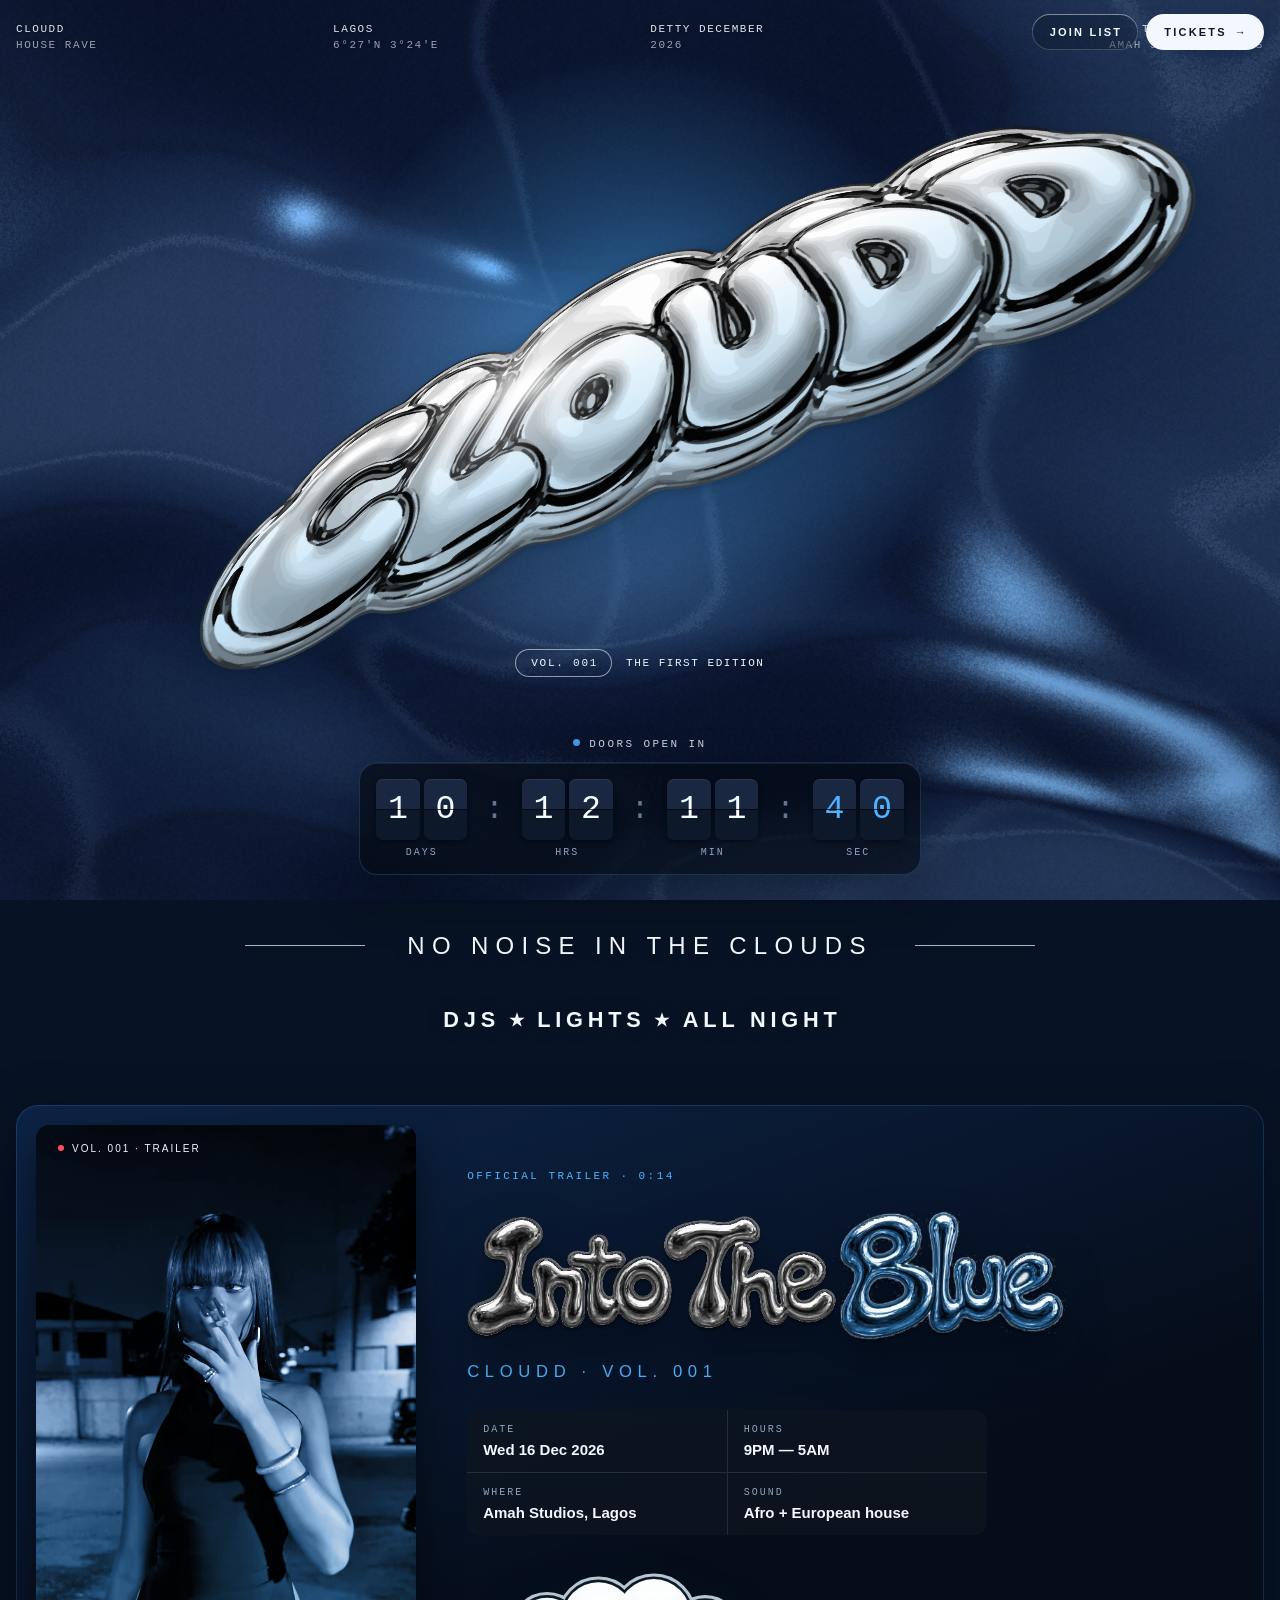
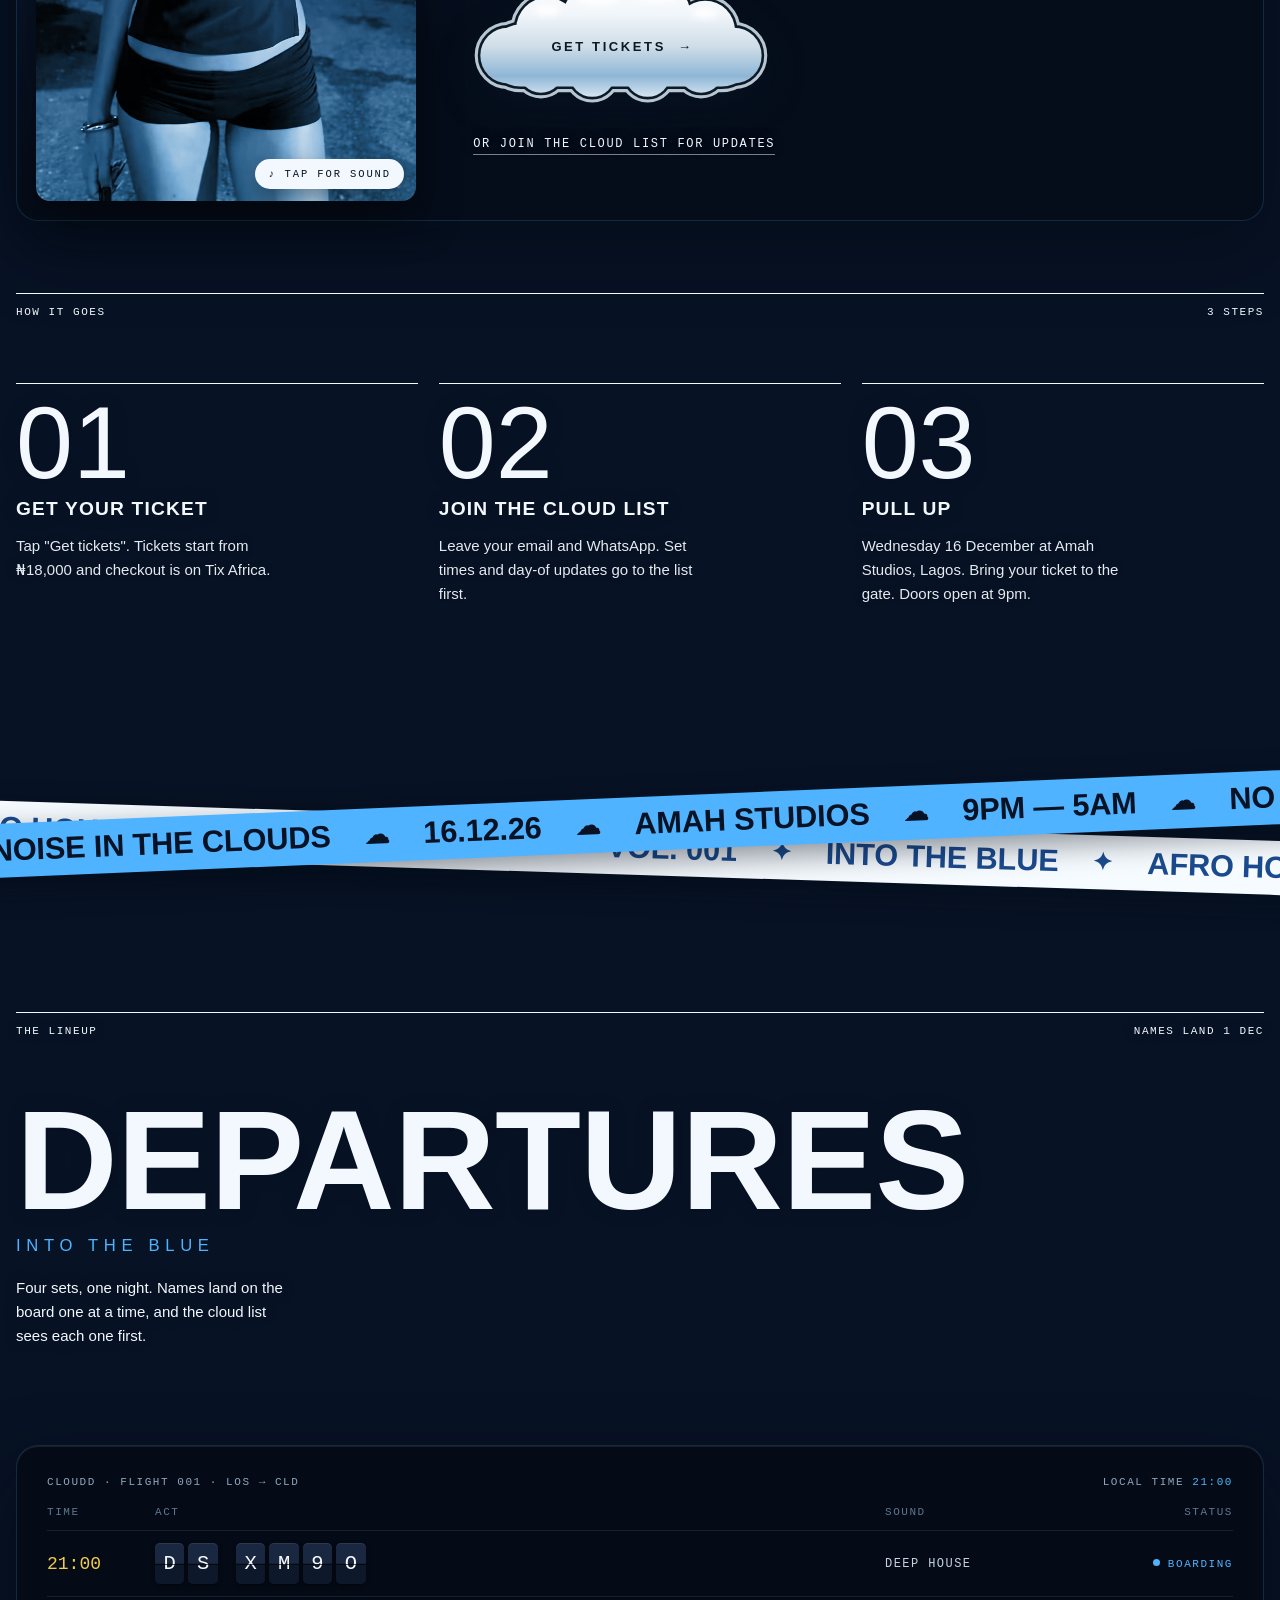
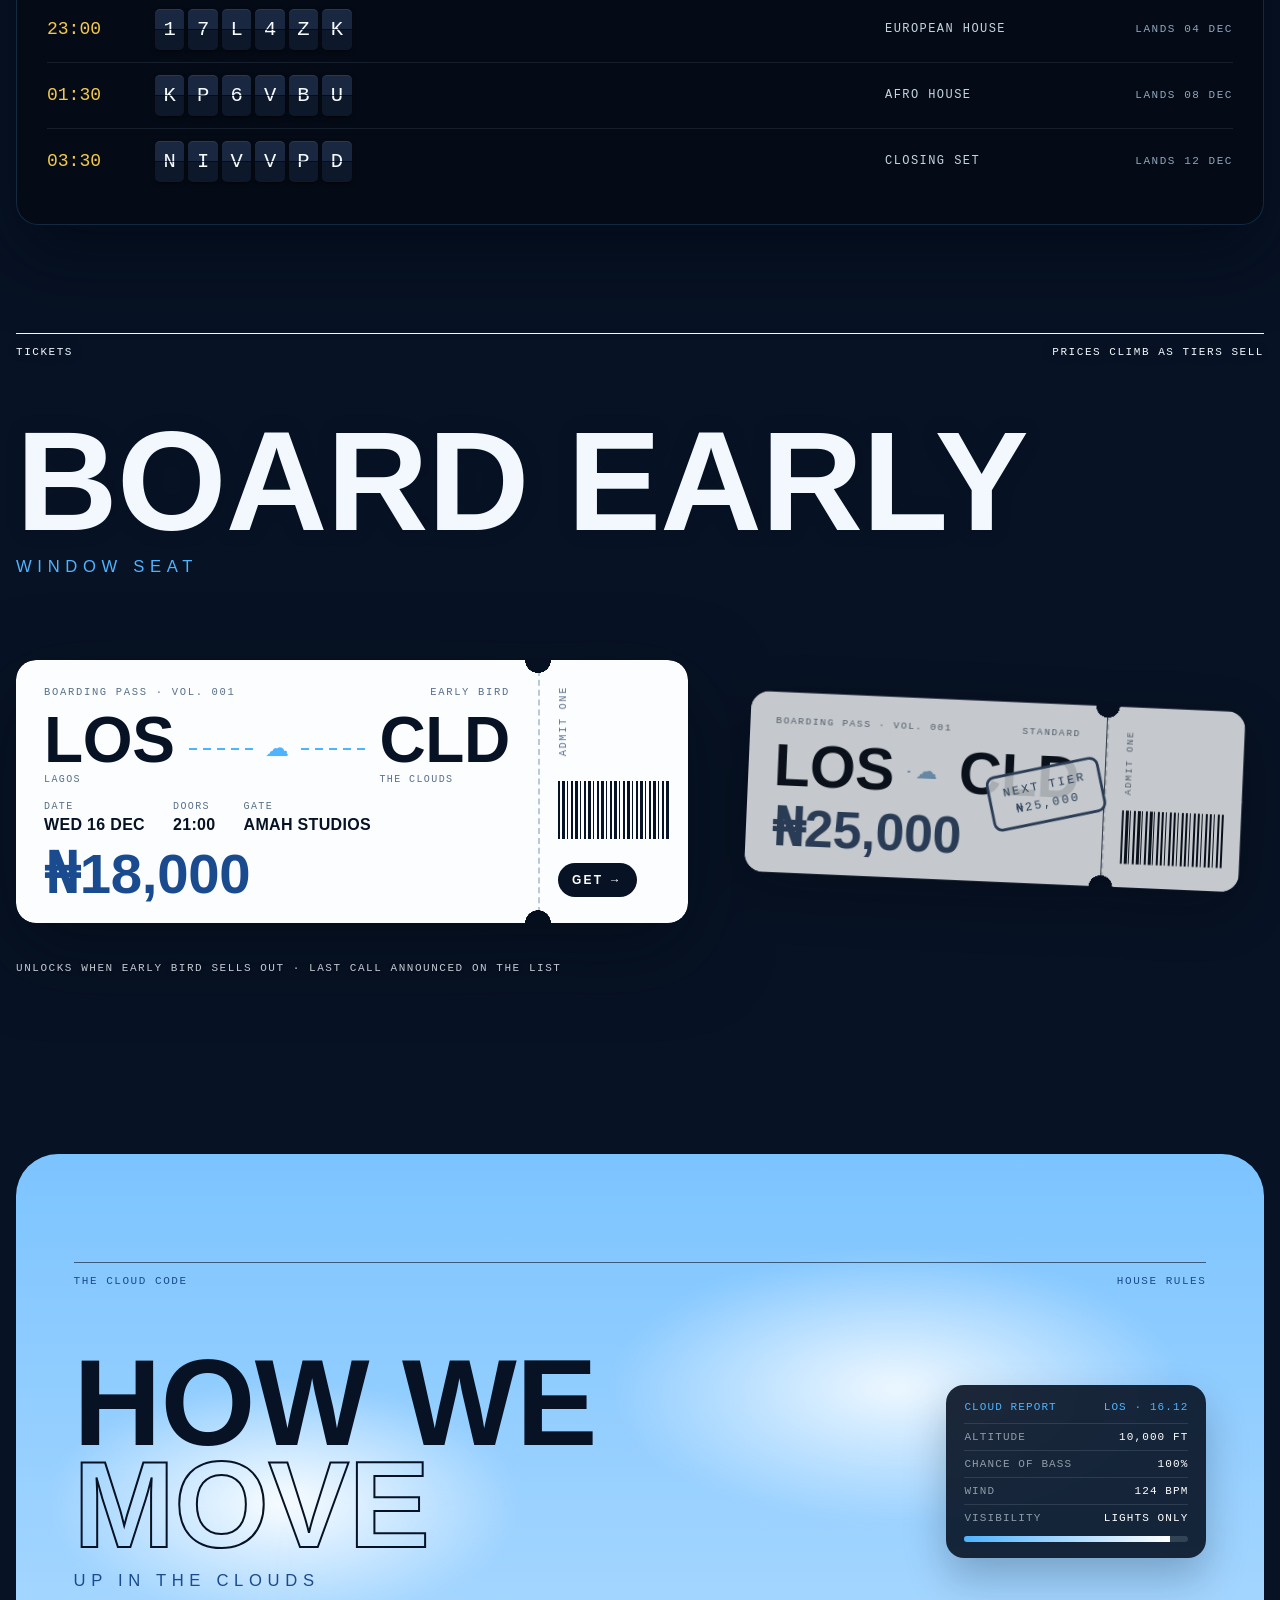
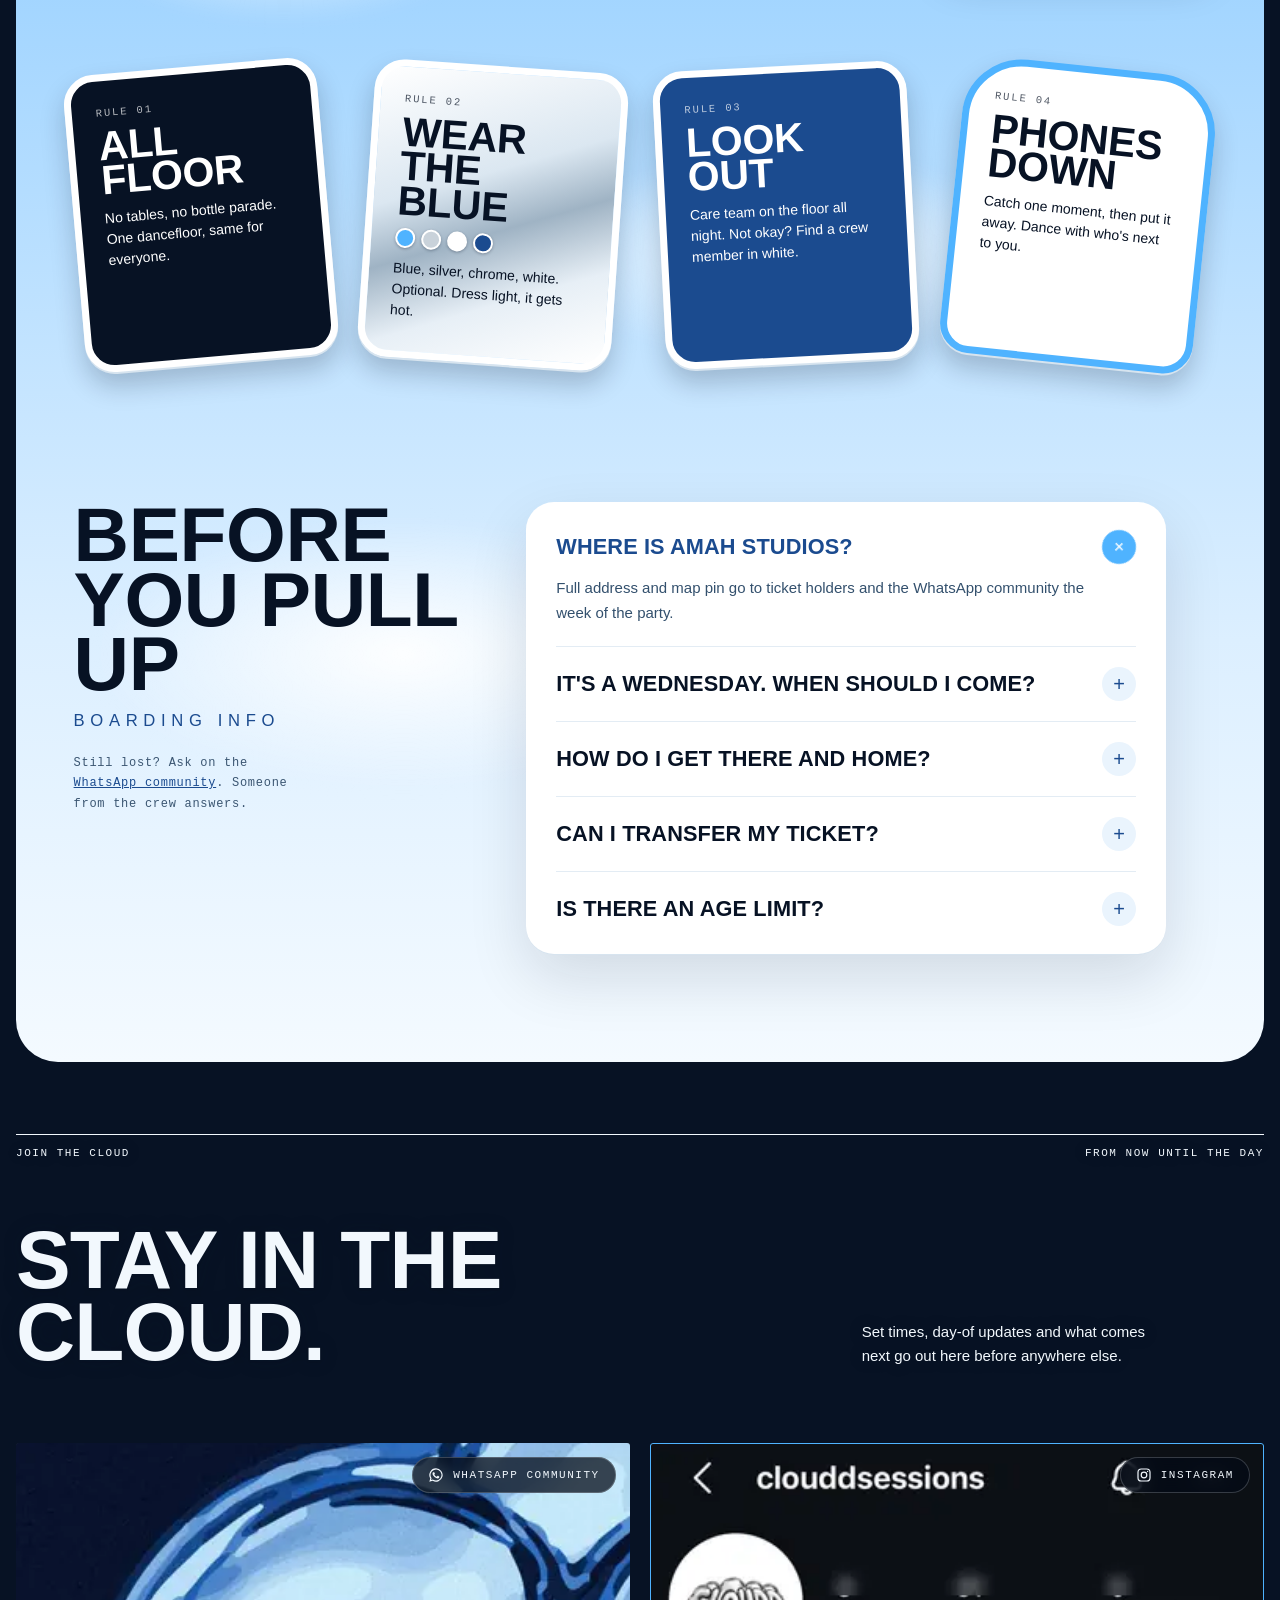
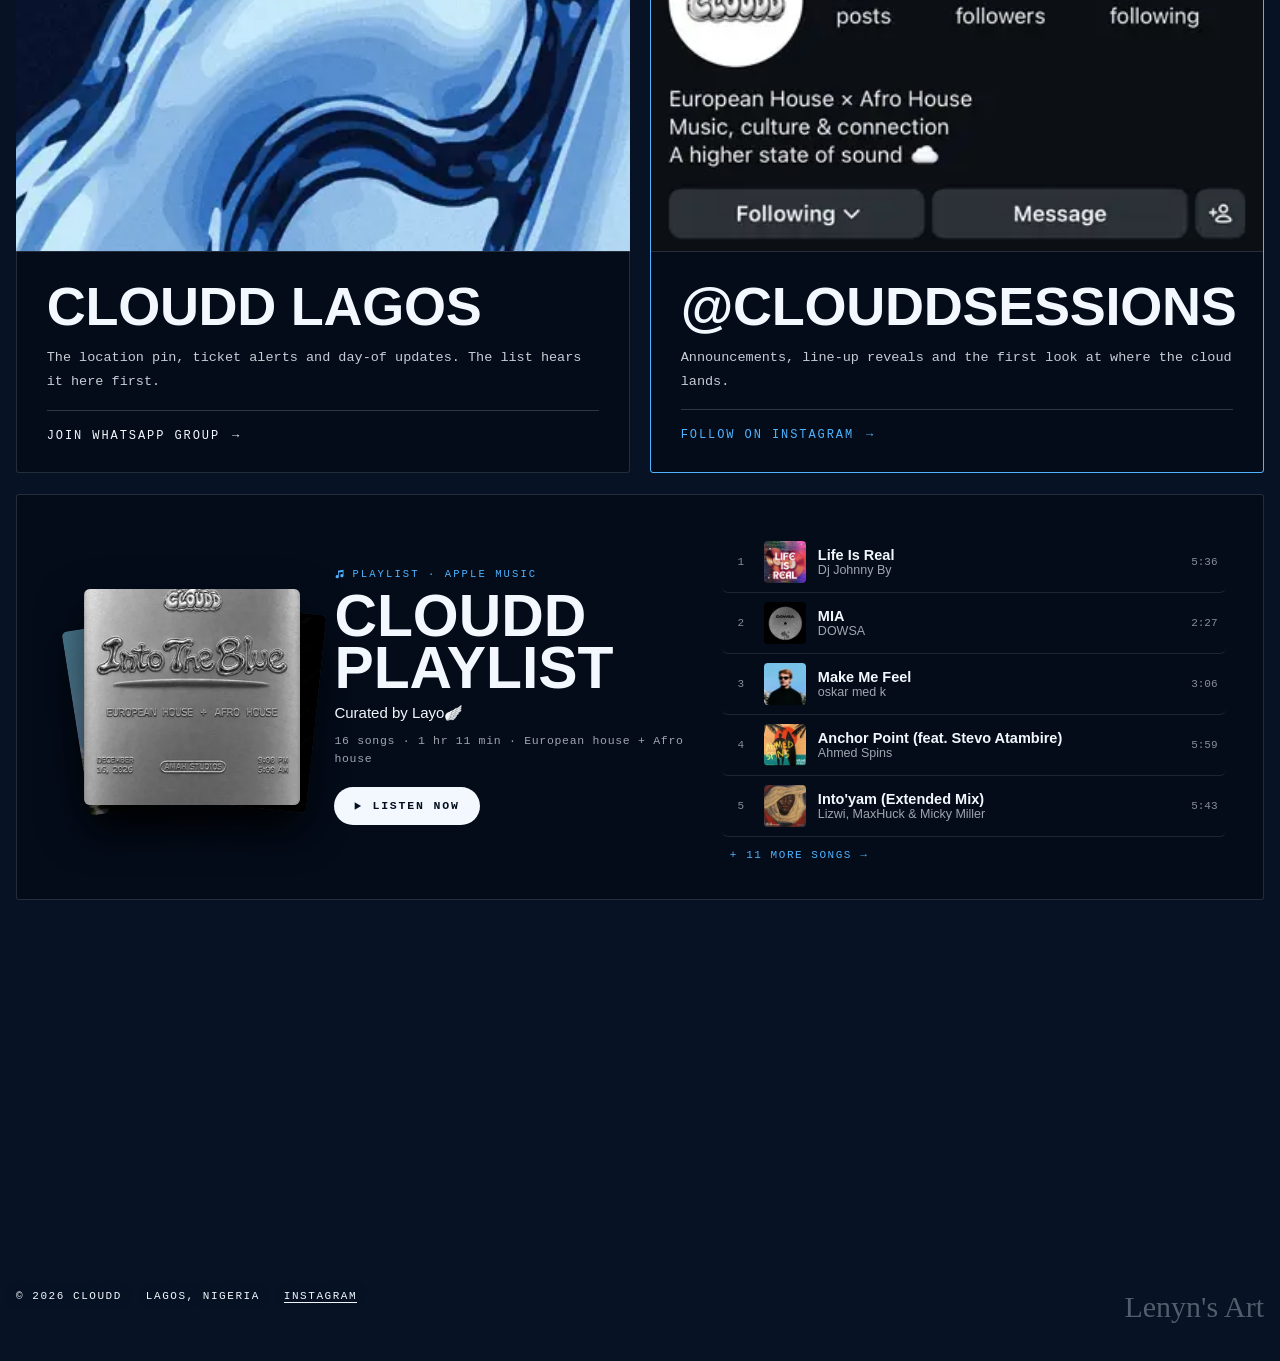
==== commit 92c95c85: "Amah Studios everywhere; step 3 says Doors open at 9pm Venue renamed in the page, FAQ, departures bo" ====
--- a/index.html
+++ b/index.html
@@ -5,23 +5,23 @@
 <meta http-equiv="Content-Security-Policy" content="default-src 'self'; script-src 'self' 'unsafe-inline'; style-src 'self' 'unsafe-inline' https://fonts.googleapis.com; font-src https://fonts.gstatic.com data:; img-src 'self' data: blob: https://bmrhejmutccvjzijuqae.supabase.co; media-src 'self'; connect-src 'self' data: https://bmrhejmutccvjzijuqae.supabase.co; manifest-src 'self'; object-src 'none'; base-uri 'none'; form-action 'none'">
 <meta name="viewport" content="width=device-width, initial-scale=1, viewport-fit=cover">
 <title>CLOUDD - Into The Blue</title>
-<meta name="description" content="A European house and Afro house rave in Lagos. Wed 16 December 2026, 9PM — 5AM at Amah Studio. Tickets on sale now.">
+<meta name="description" content="A European house and Afro house rave in Lagos. Wed 16 December 2026, 9PM — 5AM at Amah Studios. Tickets on sale now.">
 <link rel="canonical" href="https://clouddsessions.com/">
 <meta property="og:type" content="website">
 <meta property="og:site_name" content="CLOUDD">
 <meta property="og:url" content="https://clouddsessions.com/">
 <meta property="og:title" content="CLOUDD - Into The Blue">
-<meta property="og:description" content="A European house and Afro house rave in Lagos. Wed 16 December 2026, 9PM — 5AM at Amah Studio. Tickets on sale now.">
+<meta property="og:description" content="A European house and Afro house rave in Lagos. Wed 16 December 2026, 9PM — 5AM at Amah Studios. Tickets on sale now.">
 <meta property="og:image" content="https://clouddsessions.com/og-image.jpg">
 <meta property="og:image:secure_url" content="https://clouddsessions.com/og-image.jpg">
 <meta property="og:image:type" content="image/jpeg">
 <meta property="og:image:width" content="1200">
 <meta property="og:image:height" content="630">
-<meta property="og:image:alt" content="CLOUDD chrome logo with Into The Blue, Vol. 001, Wed 16 Dec 2026, 9PM to 5AM, Amah Studio, Lagos">
+<meta property="og:image:alt" content="CLOUDD chrome logo with Into The Blue, Vol. 001, Wed 16 Dec 2026, 9PM to 5AM, Amah Studios, Lagos">
 <meta property="og:locale" content="en_NG">
 <meta name="twitter:card" content="summary_large_image">
 <meta name="twitter:title" content="CLOUDD - Into The Blue">
-<meta name="twitter:description" content="A European house and Afro house rave in Lagos. Wed 16 December 2026, 9PM — 5AM at Amah Studio. Tickets on sale now.">
+<meta name="twitter:description" content="A European house and Afro house rave in Lagos. Wed 16 December 2026, 9PM — 5AM at Amah Studios. Tickets on sale now.">
 <meta name="twitter:image" content="https://clouddsessions.com/og-image.jpg">
 <meta name="theme-color" content="#071224">
 <meta name="apple-mobile-web-app-title" content="CLOUDD">
@@ -50,7 +50,7 @@
     <div class="a"><span>CLOUDD</span><span>House rave</span></div>
     <div class="b"><span>Lagos</span><span>6°27′N 3°24′E</span></div>
     <div class="c"><span>Detty December</span><span>2026</span></div>
-    <div class="d"><span><a href="#tickets">Tickets on sale</a></span><span>Amah Studio, Lagos</span></div>
+    <div class="d"><span><a href="#tickets">Tickets on sale</a></span><span>Amah Studios, Lagos</span></div>
   </header>
 
   <main>
@@ -91,7 +91,7 @@
           <div class="trl-copy">
             <p class="trl-k">Official trailer · 0:14</p>
             <h2 class="itb"><img src="into-the-blue.webp" alt="Into the Blue" width="858" height="191"><span class="wide">Cloudd · vol. 001</span></h2>
-            <dl class="trl-dl"><div><dt>Date</dt><dd>Wed 16 Dec 2026</dd></div><div><dt>Hours</dt><dd>9PM — 5AM</dd></div><div><dt>Where</dt><dd>Amah Studio, Lagos</dd></div><div><dt>Sound</dt><dd>Afro + European house</dd></div></dl>
+            <dl class="trl-dl"><div><dt>Date</dt><dd>Wed 16 Dec 2026</dd></div><div><dt>Hours</dt><dd>9PM — 5AM</dd></div><div><dt>Where</dt><dd>Amah Studios, Lagos</dd></div><div><dt>Sound</dt><dd>Afro + European house</dd></div></dl>
             <div class="trl-cta">
               <a class="press" href="#tickets">GET TICKETS <span class="arrow" aria-hidden="true">→</span></a>
               <a class="alt-link mono emboss" href="#list">or join the cloud list for updates</a>
@@ -118,14 +118,14 @@
           <article class="step">
             <div class="n">03</div>
             <h4>Pull up</h4>
-            <p id="step3">Wednesday 16 December at Amah Studio, Lagos. Bring your ticket to the gate. Doors at 9pm.</p>
+            <p id="step3">Wednesday 16 December at Amah Studios, Lagos. Bring your ticket to the gate. Doors open at 9pm.</p>
           </article>
         </div>
       </div>
     </section>
 
     <div class="tape-wrap" aria-hidden="true">
-      <div class="tape a"><div class="run cond"><span>No noise in the clouds <i>☁</i> 16.12.26 <i>☁</i> Amah Studio <i>☁</i> 9PM — 5AM <i>☁</i></span><span>No noise in the clouds <i>☁</i> 16.12.26 <i>☁</i> Amah Studio <i>☁</i> 9PM — 5AM <i>☁</i></span></div></div>
+      <div class="tape a"><div class="run cond"><span>No noise in the clouds <i>☁</i> 16.12.26 <i>☁</i> Amah Studios <i>☁</i> 9PM — 5AM <i>☁</i></span><span>No noise in the clouds <i>☁</i> 16.12.26 <i>☁</i> Amah Studios <i>☁</i> 9PM — 5AM <i>☁</i></span></div></div>
       <div class="tape b"><div class="run cond"><span>Afro house <i>✦</i> European house <i>✦</i> Vol. 001 <i>✦</i> Into the blue <i>✦</i></span><span>Afro house <i>✦</i> European house <i>✦</i> Vol. 001 <i>✦</i> Into the blue <i>✦</i></span></div></div>
     </div>
 
@@ -156,7 +156,7 @@
             <div class="main">
               <div class="top"><span>Boarding pass · Vol. 001</span><span>Early Bird</span></div>
               <div class="route"><div><b class="cond">LOS</b><small>Lagos</small></div><i></i><div><b class="cond">CLD</b><small>The clouds</small></div></div>
-              <div class="row"><div>Date<b>WED 16 DEC</b></div><div>Doors<b>21:00</b></div><div>Gate<b>Amah Studio</b></div></div>
+              <div class="row"><div>Date<b>WED 16 DEC</b></div><div>Doors<b>21:00</b></div><div>Gate<b>Amah Studios</b></div></div>
               <div class="price cond">₦18,000</div>
             </div>
             <div class="stub"><span class="adm">Admit one</span><div class="bar"></div><span class="go">GET →</span></div>
@@ -203,7 +203,7 @@
             <p>Still lost? Ask on the <a href="#join">WhatsApp community</a>. Someone from the crew answers.</p>
           </div>
           <div class="faq-box">
-            <details open><summary>Where is Amah Studio?<span class="pm">+</span></summary><p>Full address and map pin go to ticket holders and the WhatsApp community the week of the party.</p></details>
+            <details open><summary>Where is Amah Studios?<span class="pm">+</span></summary><p>Full address and map pin go to ticket holders and the WhatsApp community the week of the party.</p></details>
             <details><summary>It's a Wednesday. When should I come?<span class="pm">+</span></summary><p>Doors 9PM, music until 5AM. Set times drop on the list the day before.</p></details>
             <details><summary>How do I get there and home?<span class="pm">+</span></summary><p>Ride-hailing drop-off at the gate. Limited parking. We'll share the best 5AM pickup spot.</p></details>
             <details><summary>Can I transfer my ticket?<span class="pm">+</span></summary><p>Yes, through Tix Africa. Tickets are non-refundable.</p></details>
@@ -360,7 +360,7 @@
   </footer>
 </div>
 
-<script src="site.js?v=51e5fef4"></script>
+<script src="site.js?v=a11cff76"></script>
 
 <script>
 (function(){var el=document.getElementById("count");if(!el)return;
